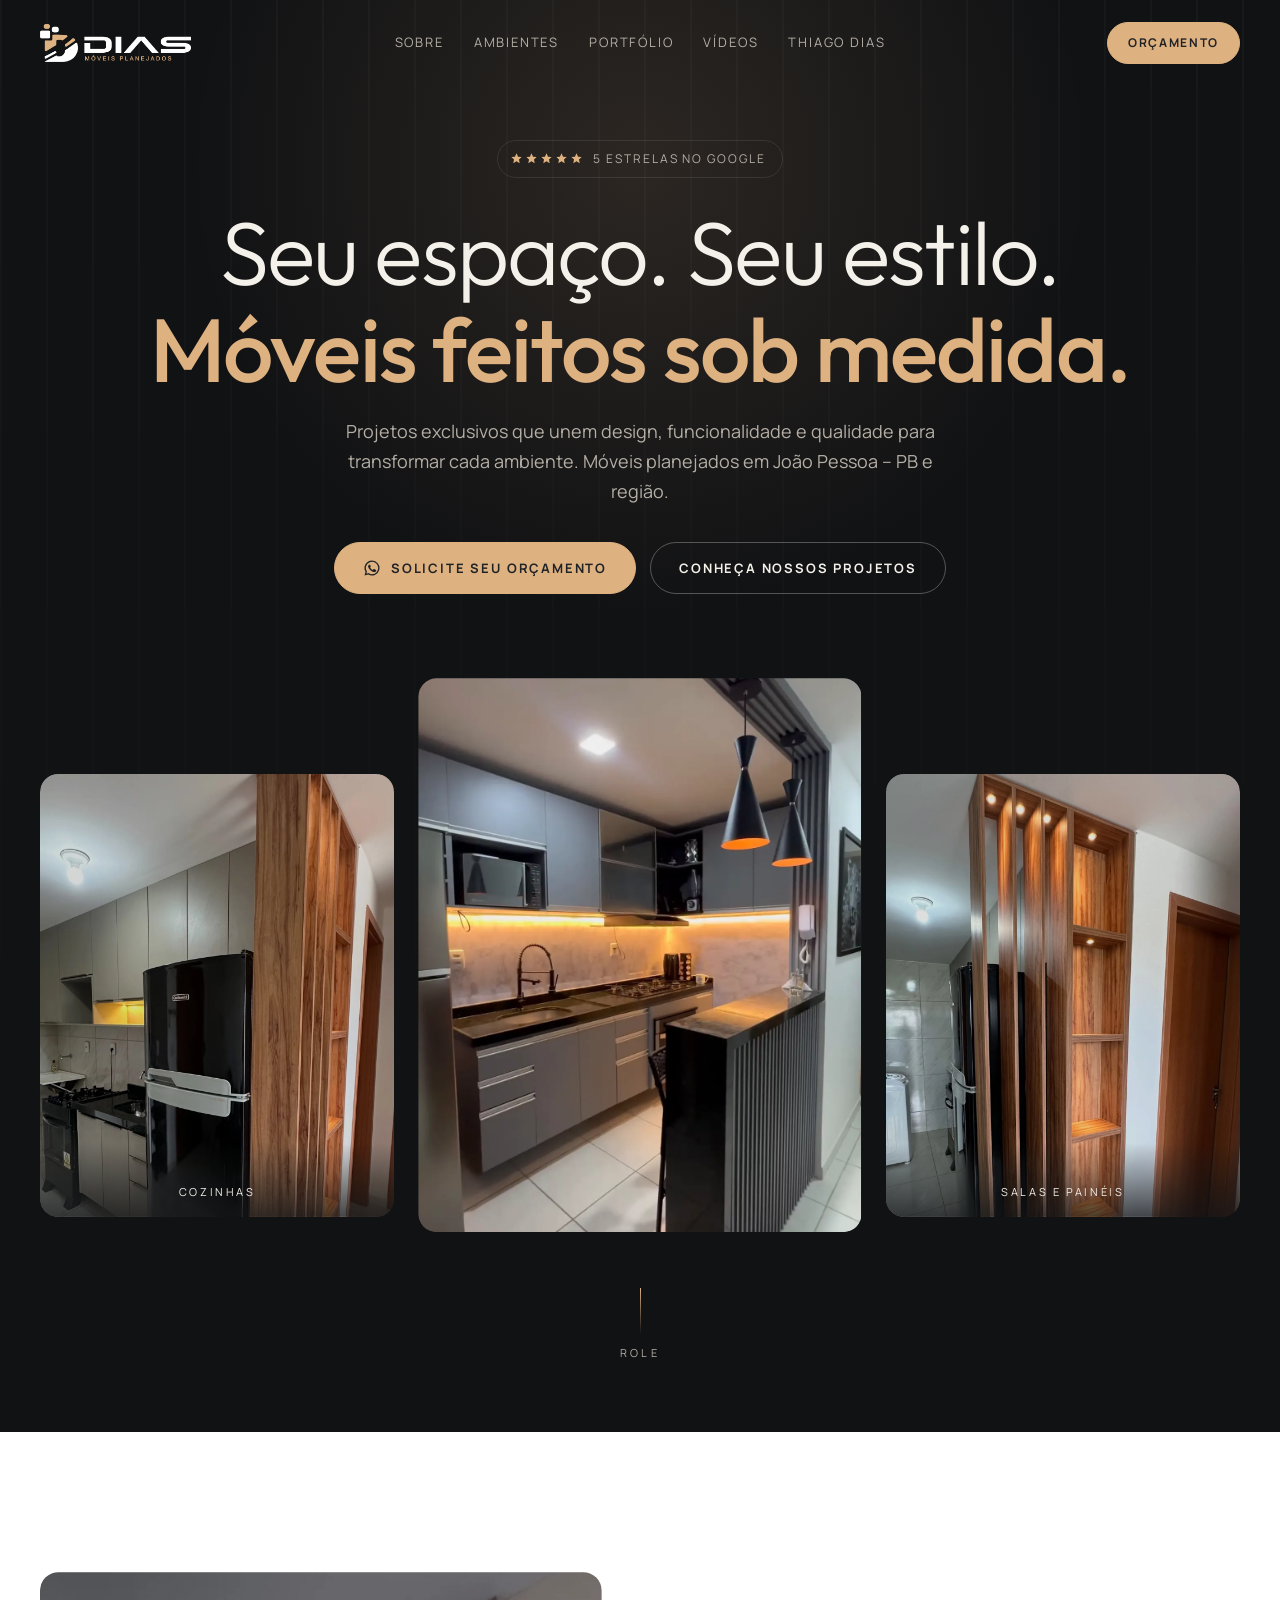
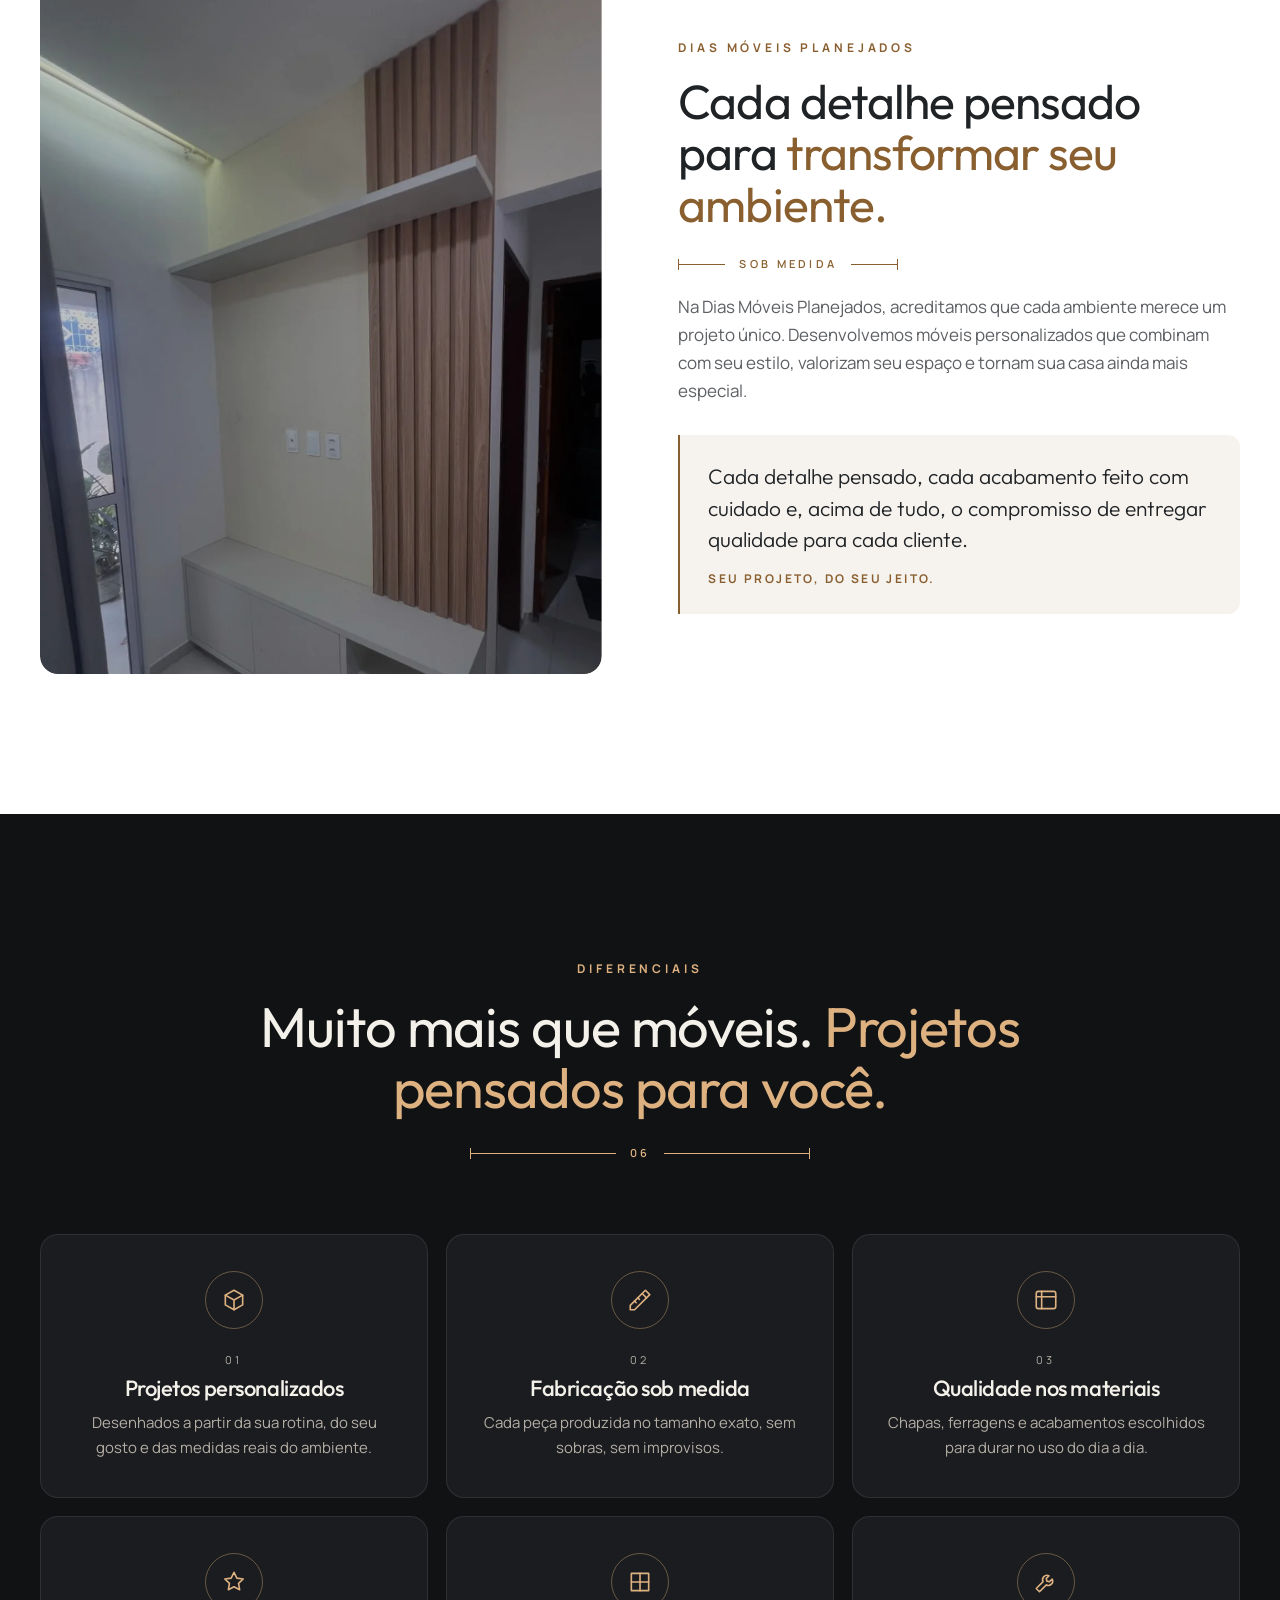
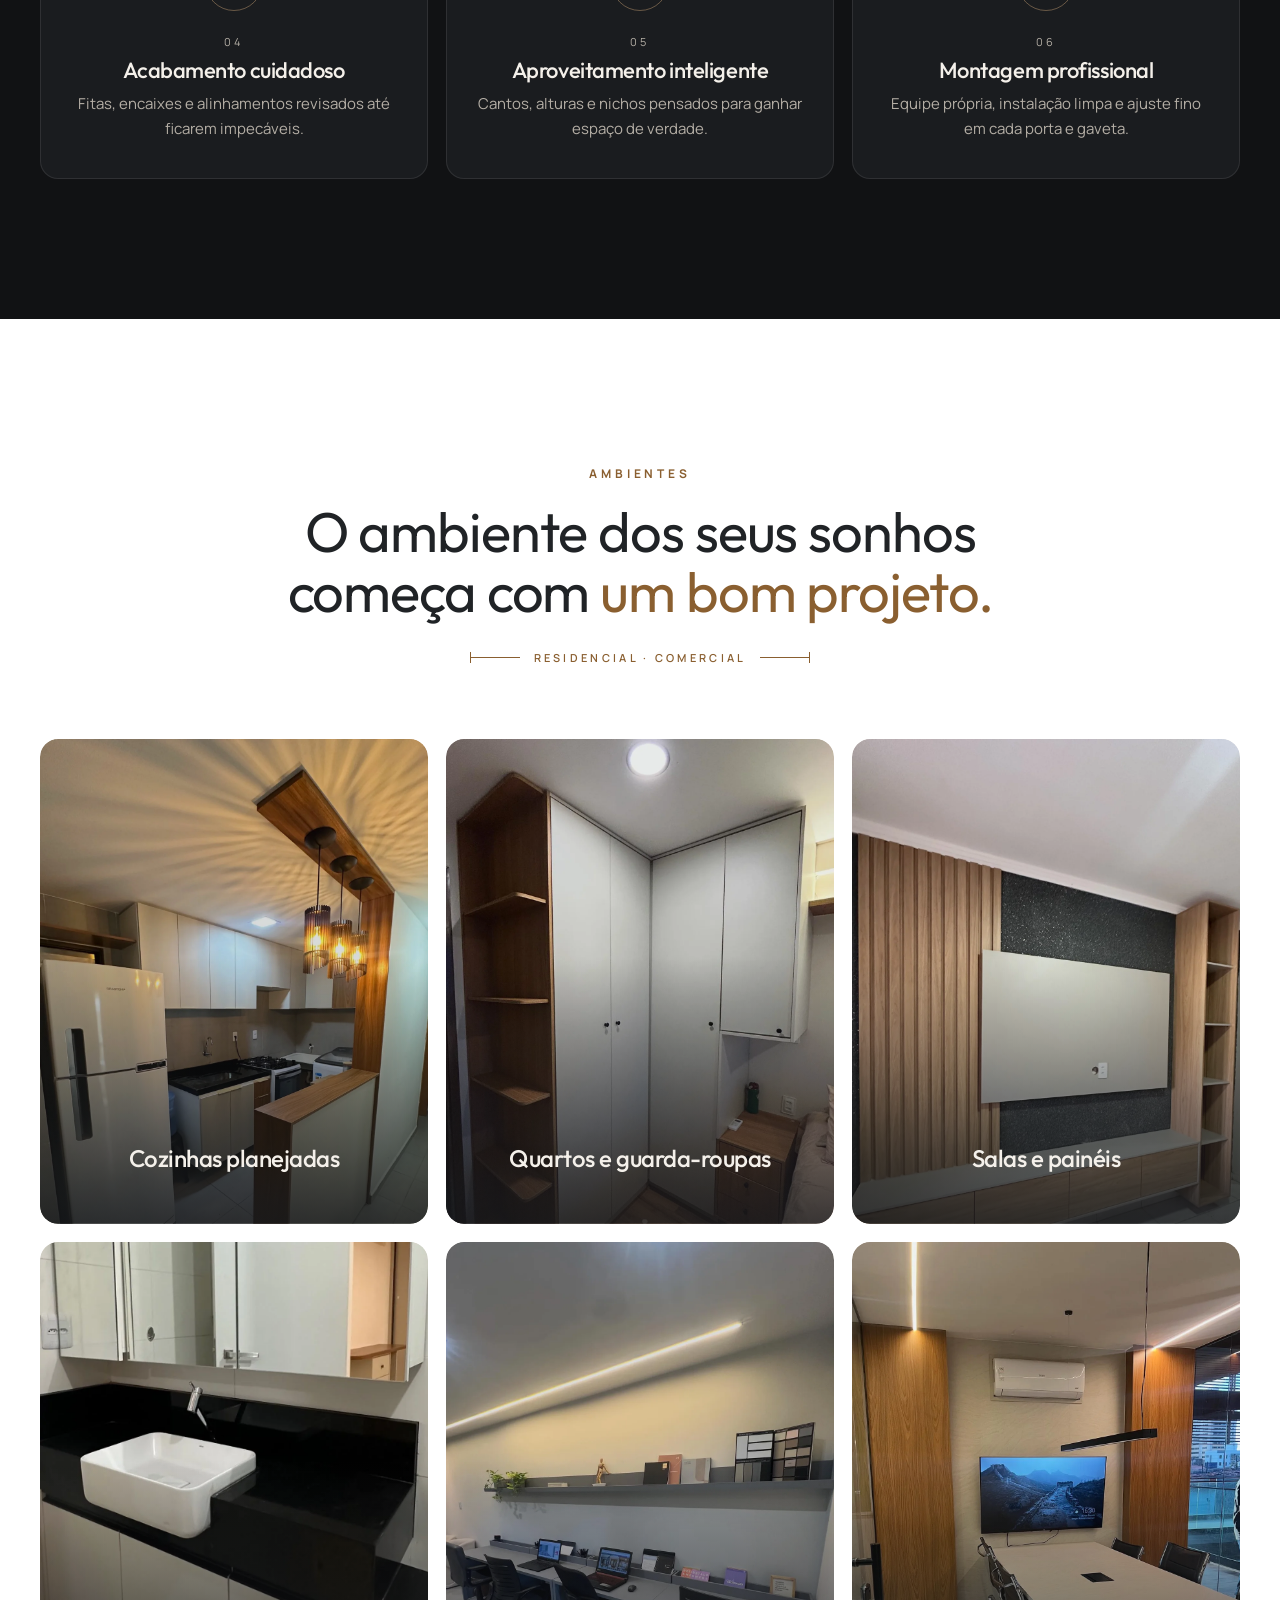
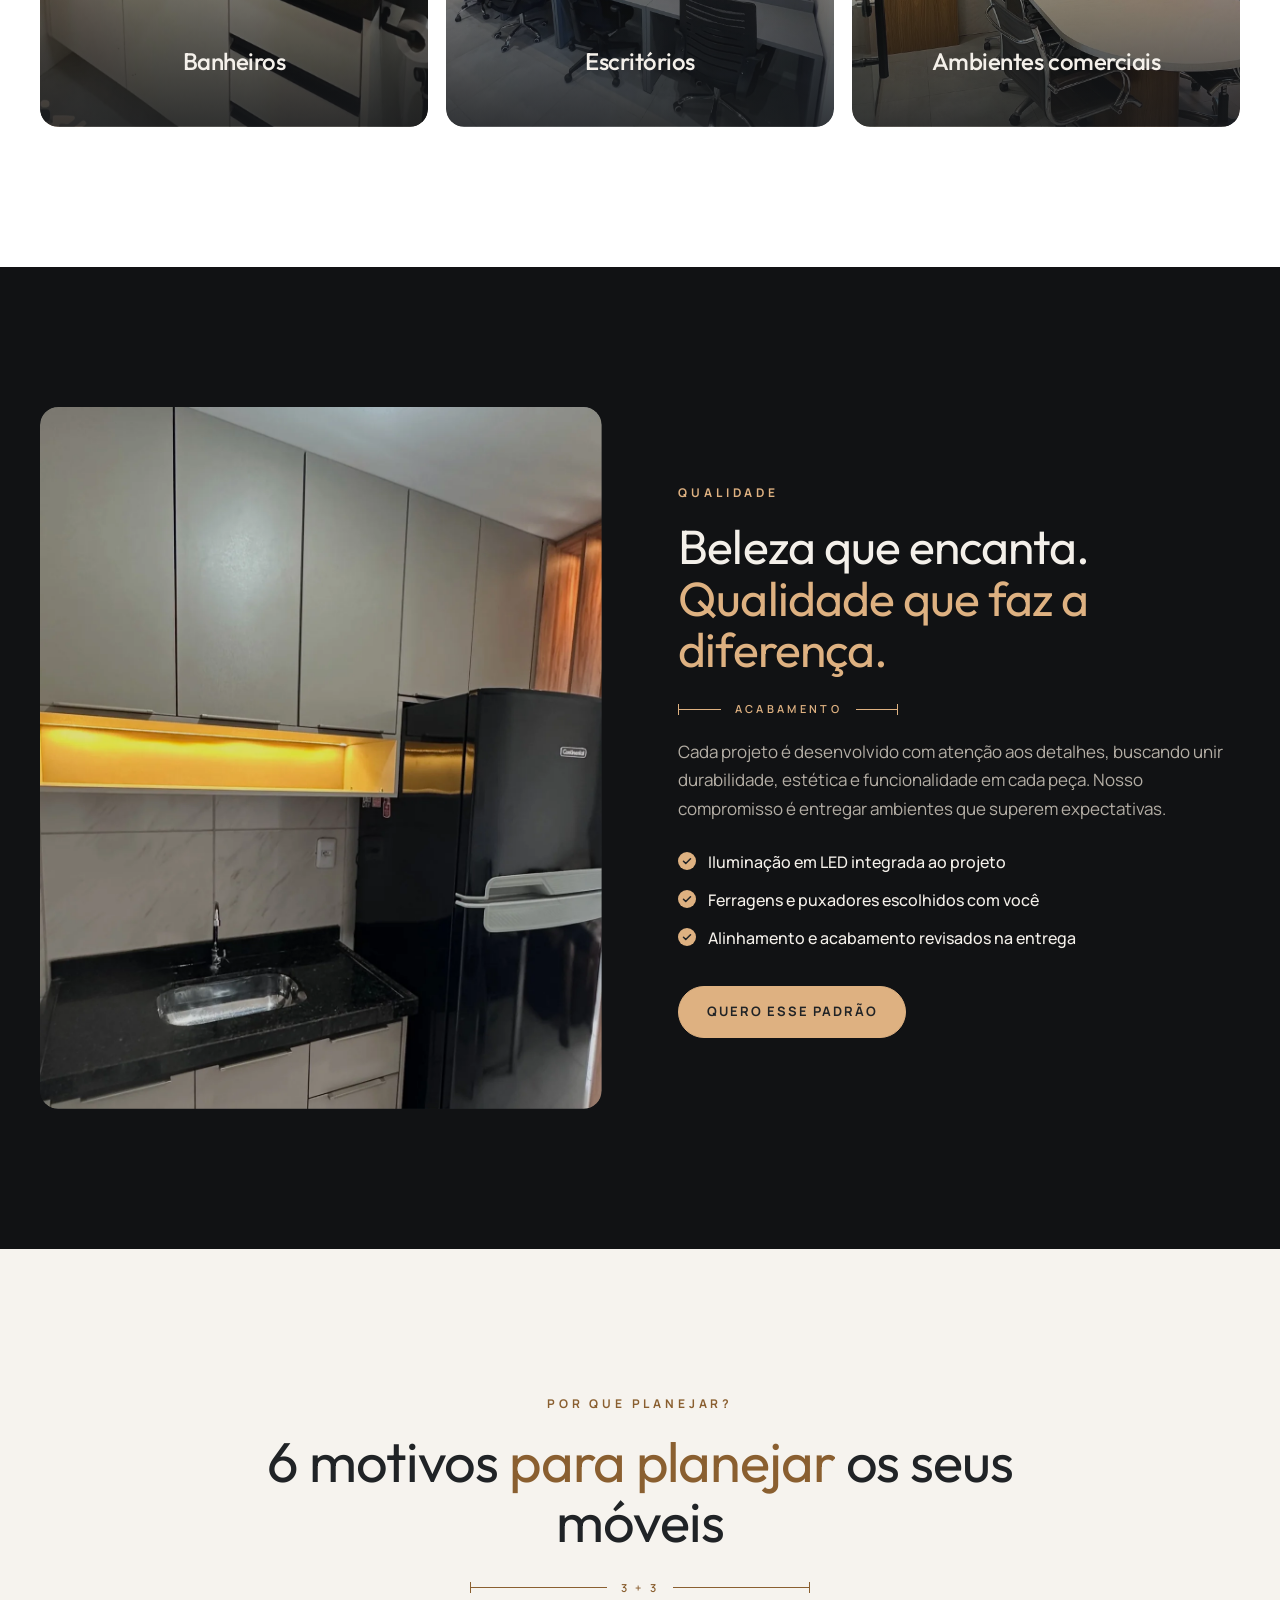
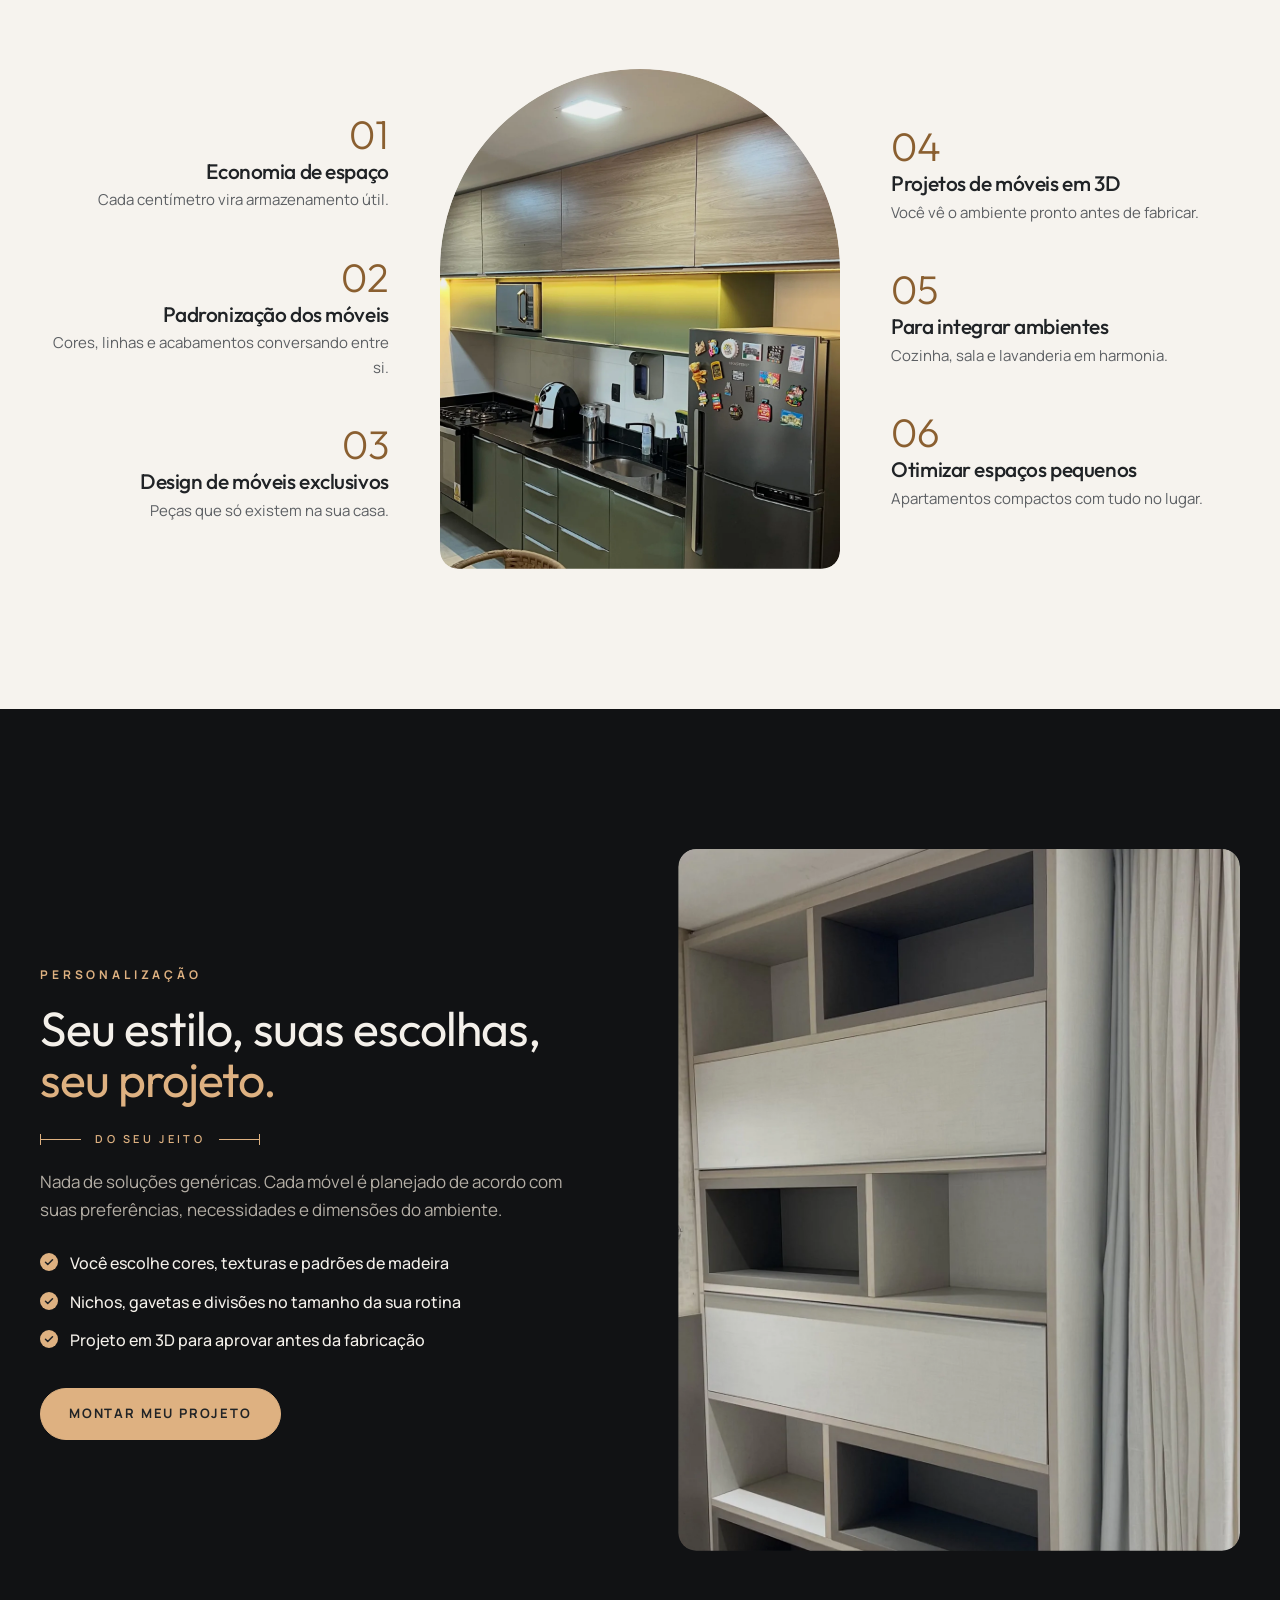
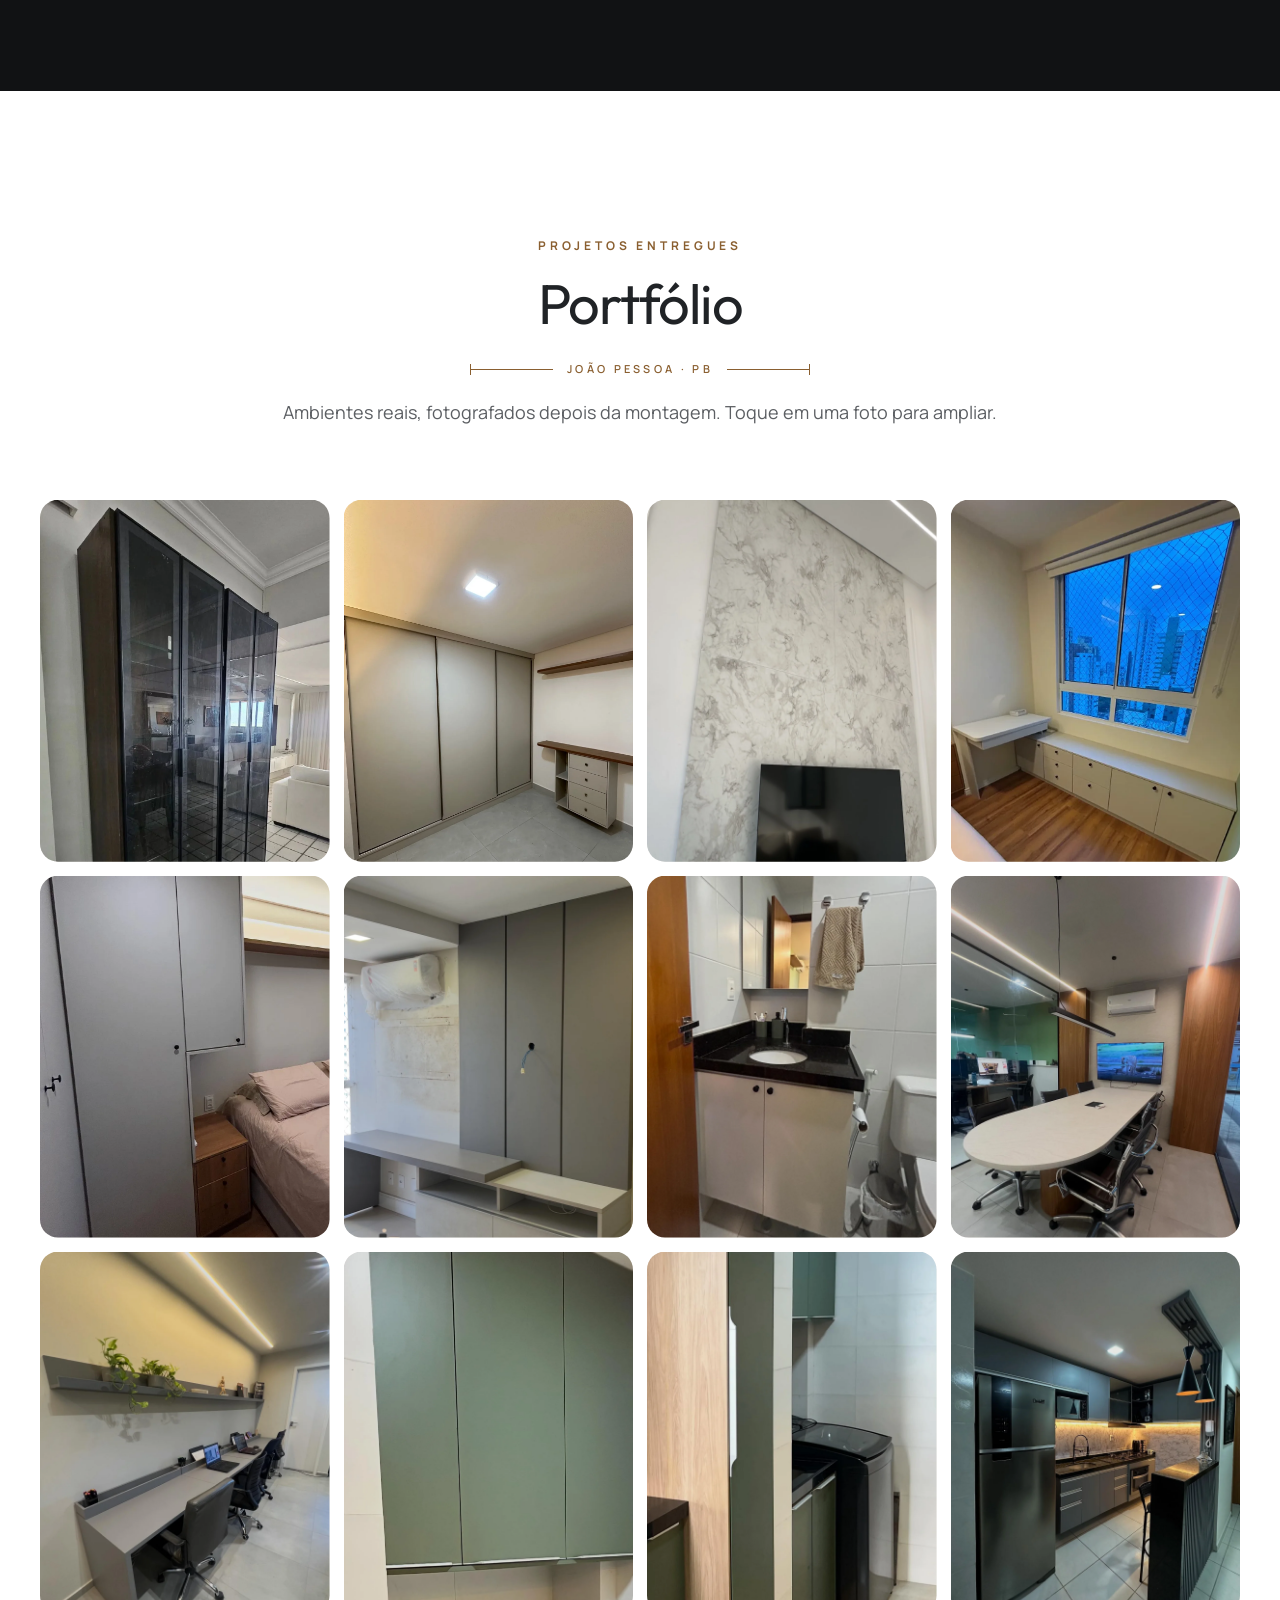
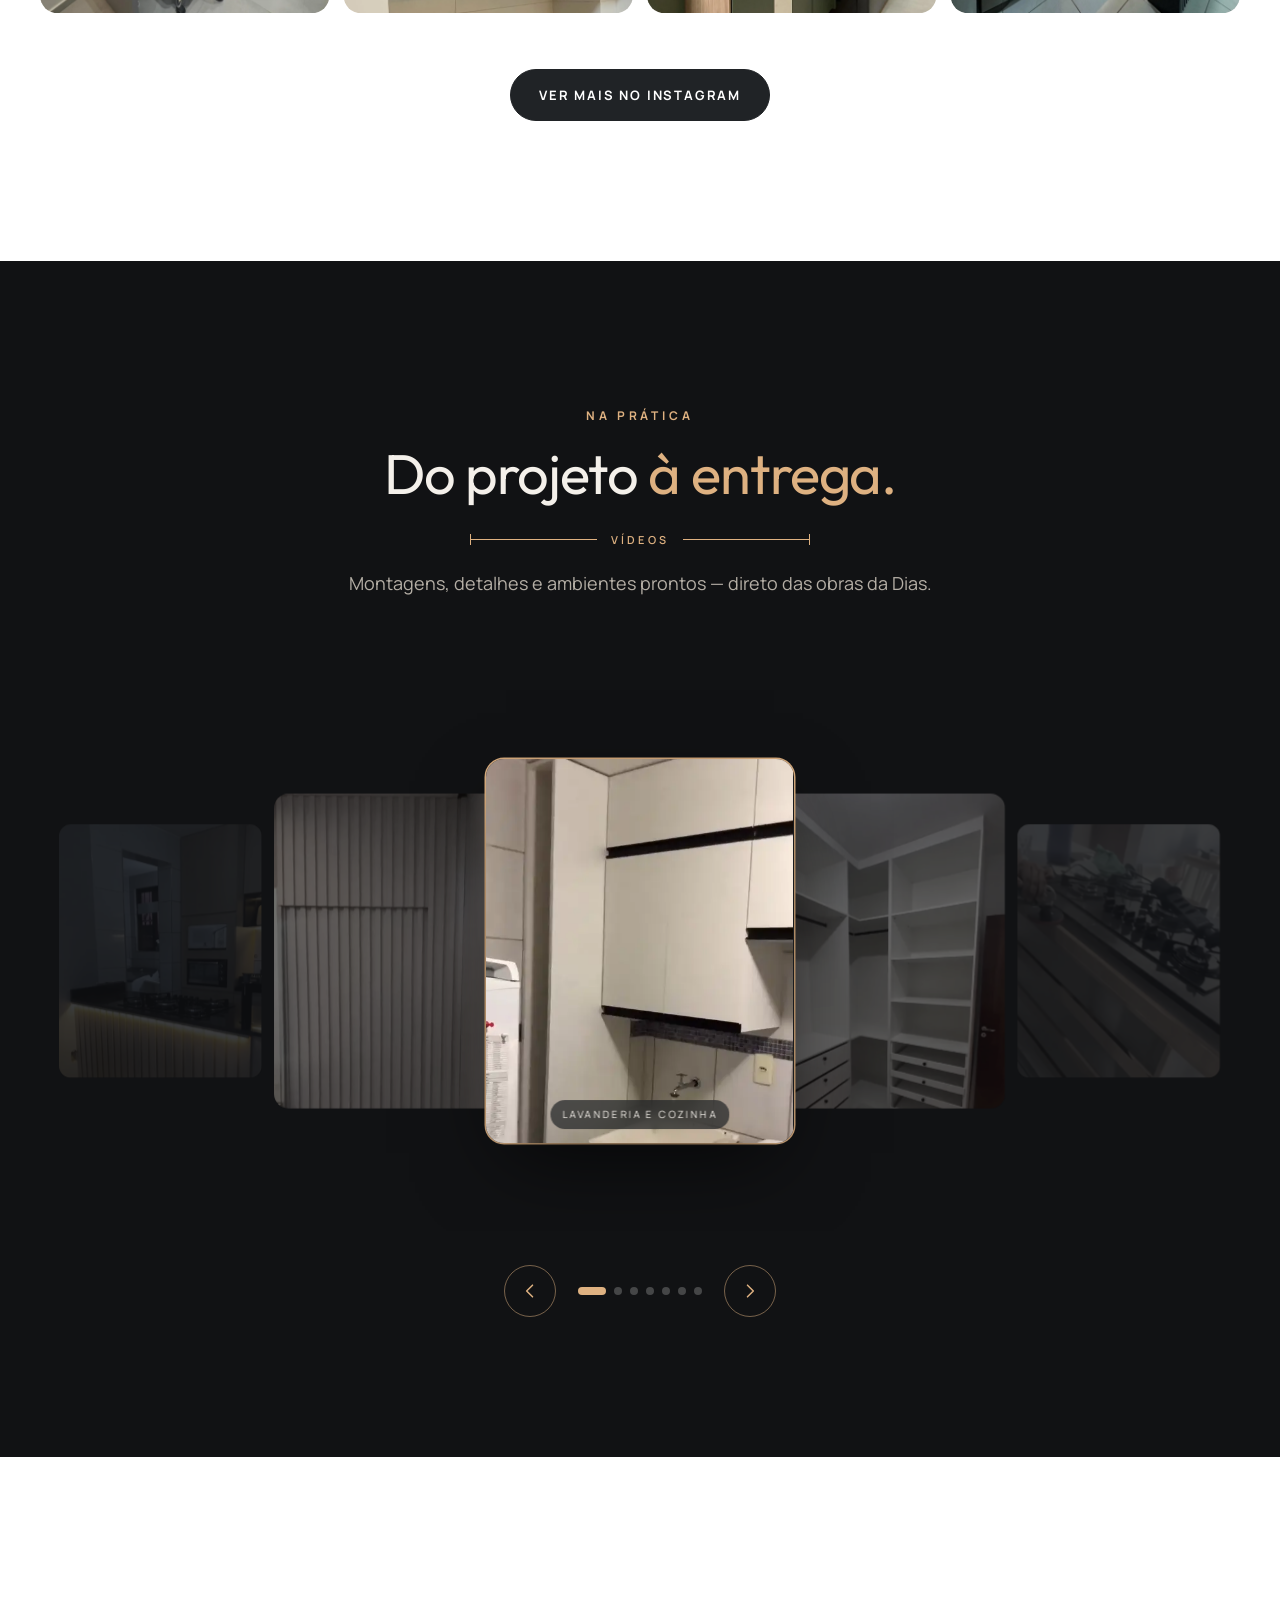
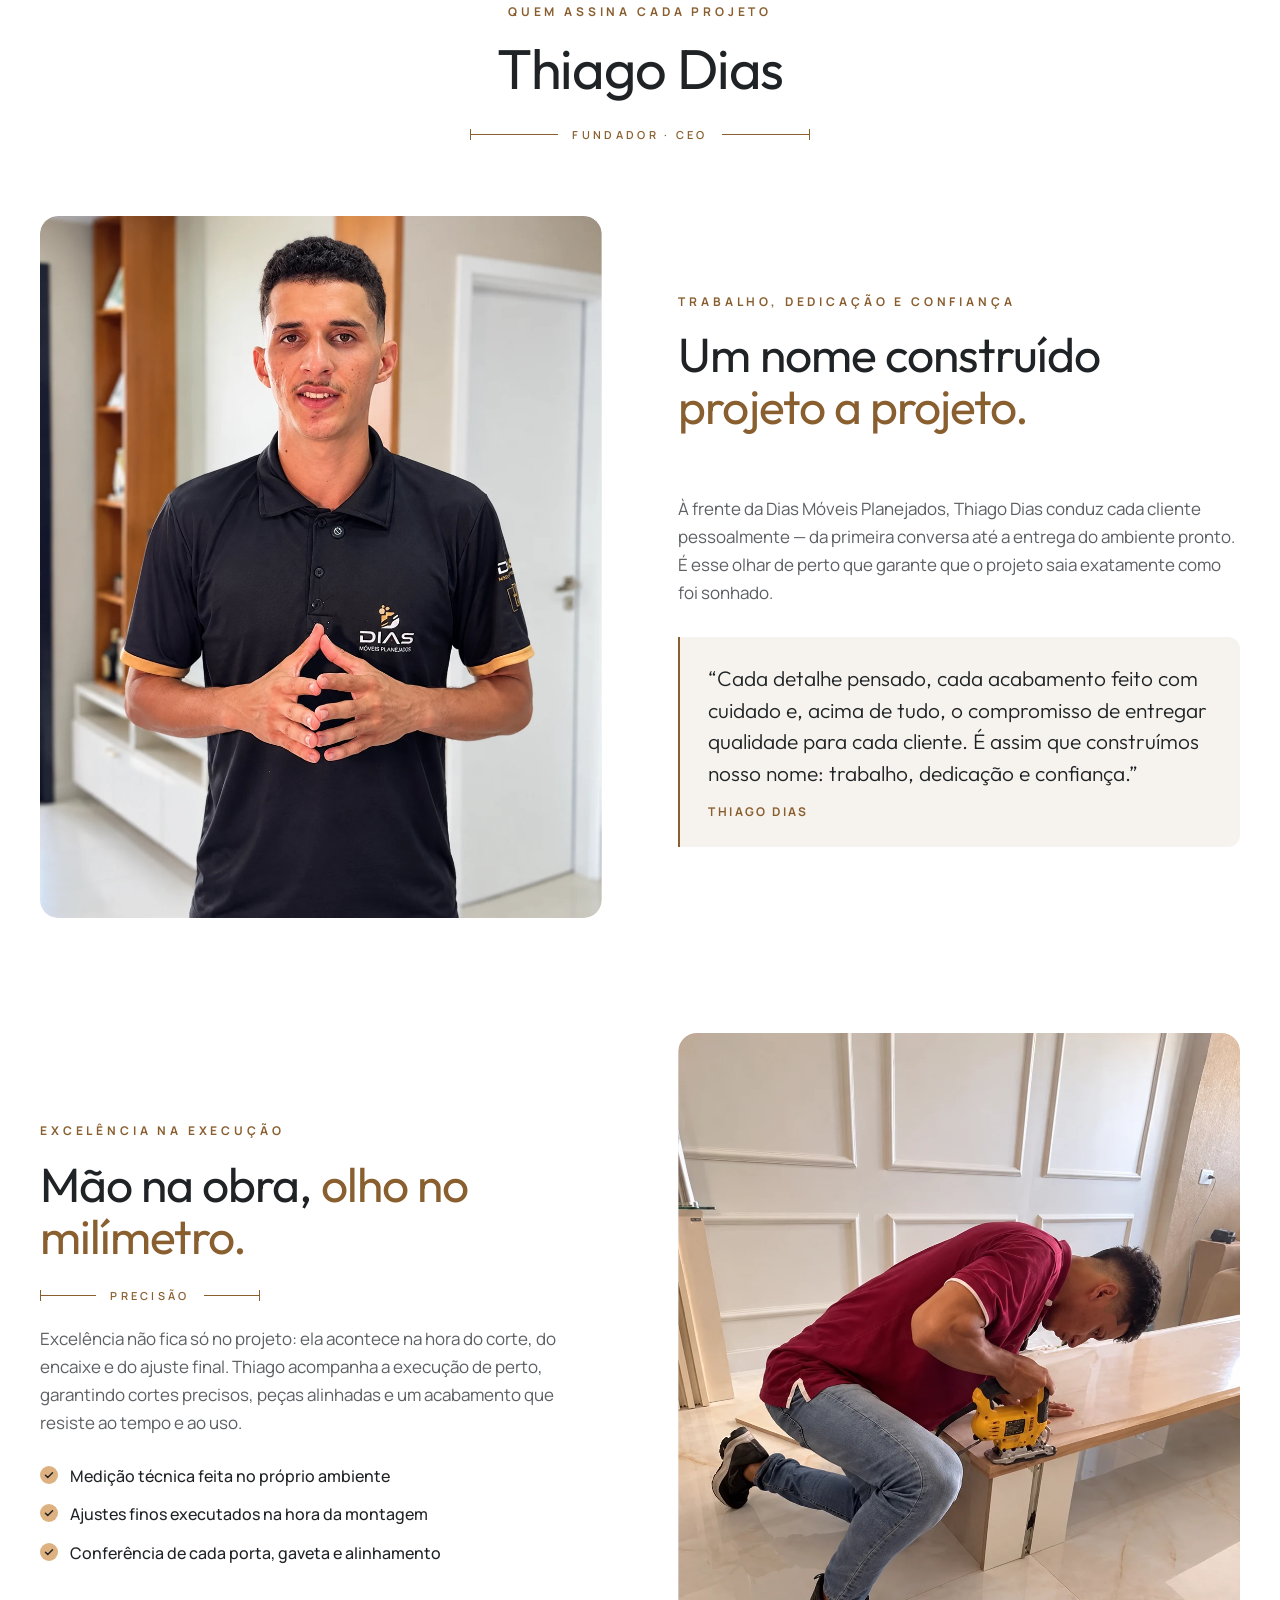
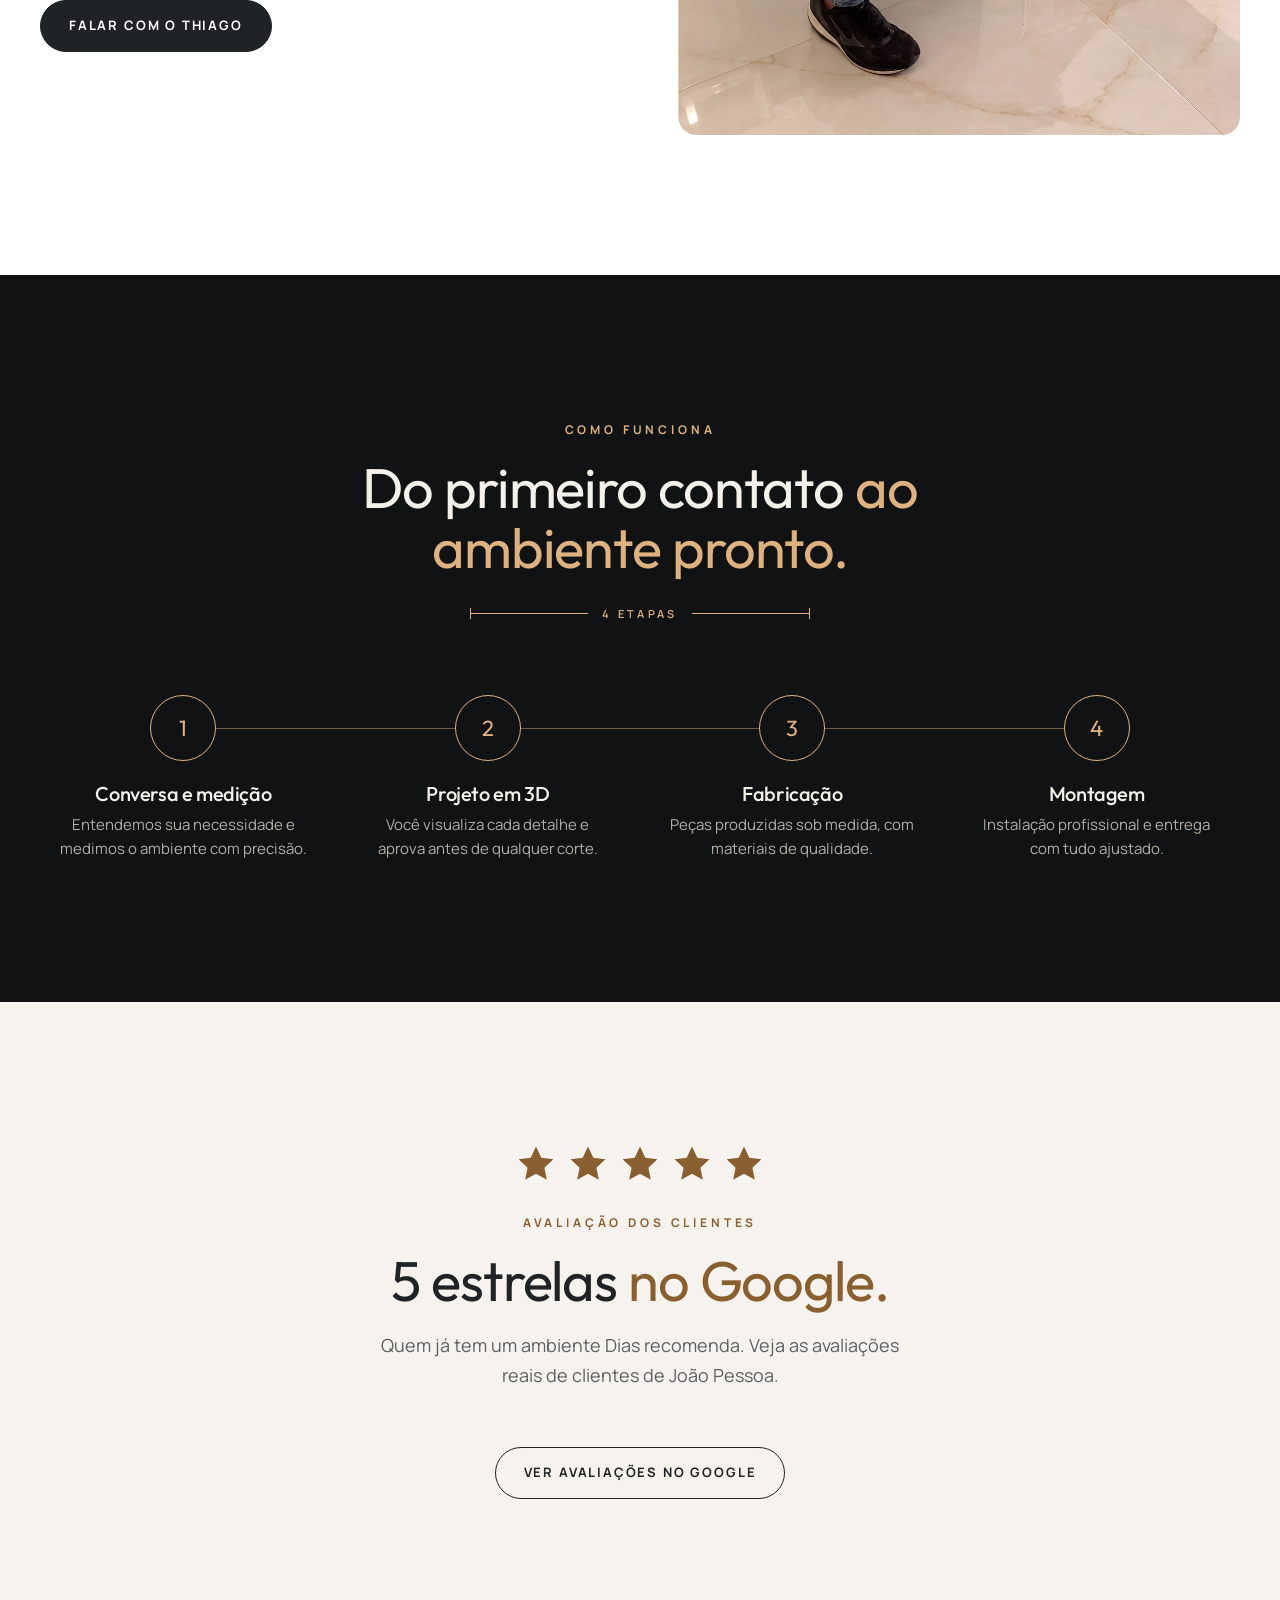
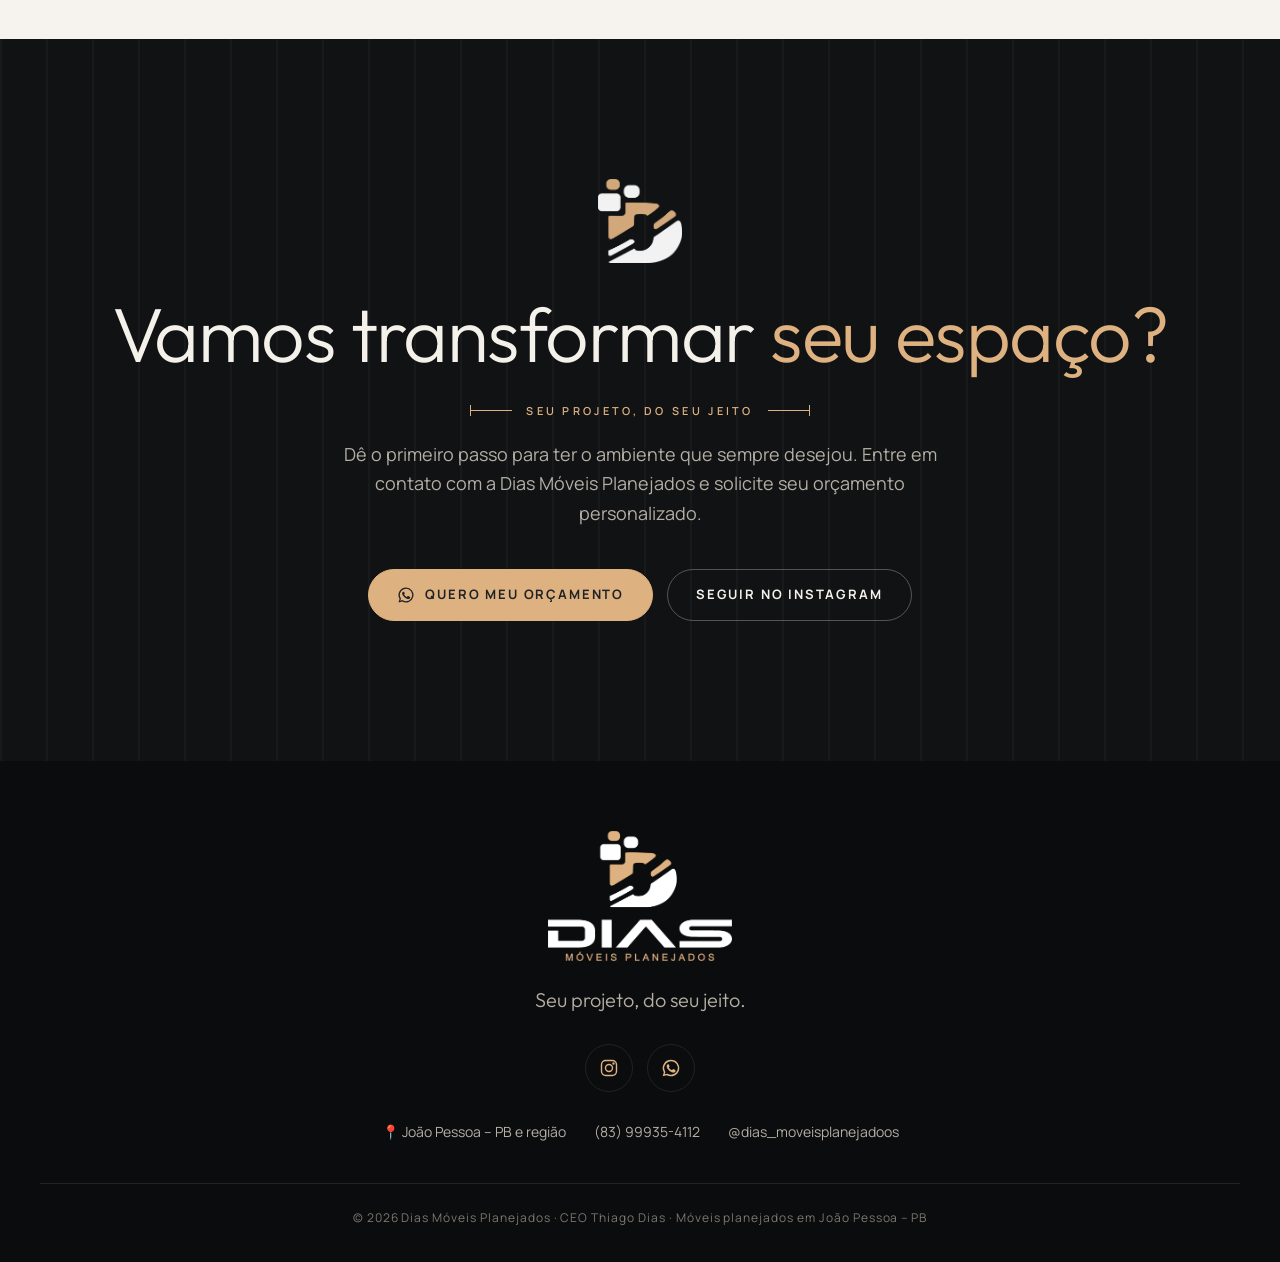
==== index.html @ 8f996bad "Landing page Dias Móveis Planejados Co-Authored-By: Claude Opus 5.5 <noreply@anthropic.com> Claude-S" ====
<!doctype html>
<html lang="pt-BR">
<head>
<meta charset="utf-8">
<meta name="viewport" content="width=device-width, initial-scale=1, viewport-fit=cover">
<title>Dias Móveis Planejados | Móveis planejados em João Pessoa - PB</title>
<meta name="description" content="Móveis planejados em João Pessoa - PB: cozinhas, quartos, salas, banheiros, escritórios e ambientes comerciais sob medida. Projeto em 3D, fabricação própria e montagem profissional. 5 estrelas no Google.">
<meta name="theme-color" content="#111214">
<link rel="icon" href="assets/favicon.png">
<link rel="apple-touch-icon" href="assets/favicon.png">
<meta property="og:title" content="Dias Móveis Planejados | João Pessoa - PB">
<meta property="og:description" content="Seu espaço. Seu estilo. Móveis feitos sob medida.">
<meta property="og:type" content="website">
<meta property="og:url" content="https://diasmoveisplanejados.vercel.app/">
<meta property="og:site_name" content="Dias Móveis Planejados">
<meta property="og:image" content="https://diasmoveisplanejados.vercel.app/assets/og-capa.jpg">
<meta property="og:image:width" content="1200">
<meta property="og:image:height" content="630">
<meta property="og:image:alt" content="Logo Dias Móveis Planejados">
<meta name="twitter:card" content="summary_large_image">
<meta name="twitter:image" content="https://diasmoveisplanejados.vercel.app/assets/og-capa.jpg">
<link rel="canonical" href="https://diasmoveisplanejados.vercel.app/">
<meta property="og:locale" content="pt_BR">
<link rel="preconnect" href="https://fonts.googleapis.com">
<link rel="preconnect" href="https://fonts.gstatic.com" crossorigin>
<link href="https://fonts.googleapis.com/css2?family=Outfit:wght@300;400;500;600&family=Manrope:wght@400;500;600;700&display=swap" rel="stylesheet">
<script type="application/ld+json">
{"@context":"https://schema.org","@type":"FurnitureStore","name":"Dias Móveis Planejados","description":"Móveis planejados e sob medida em João Pessoa - PB.","telephone":"+55 83 99935-4112","areaServed":"João Pessoa - PB e região","address":{"@type":"PostalAddress","addressLocality":"João Pessoa","addressRegion":"PB","addressCountry":"BR"},"founder":{"@type":"Person","name":"Thiago Dias"},"sameAs":["https://www.instagram.com/dias_moveisplanejadoos/"]}
</script>
<style>
:root{
  --ink:#0b0c0d;          /* preto mais fundo (rodapé) */
  --dark:#111214;         /* preto claro — base */
  --dark-2:#1a1c1f;       /* cartões no escuro */
  --line-d:rgba(255,255,255,.09);
  --sand:#deb181;         /* bege do logo */
  --sand-2:#ecd2b3;
  --bronze:#8a5f30;       /* bege escurecido p/ texto em fundo branco (AA) */
  --paper:#ffffff;
  --paper-2:#f6f3ee;
  --line-l:rgba(32,35,38,.12);
  --t-light:#f4f0ea;
  --t-light-2:#b4aea5;
  --t-dark:#202326;
  --t-dark-2:#5c5f63;
  --r:18px;
  --wrap:1200px;
  --ease:cubic-bezier(.2,.75,.2,1);
  --head:"Outfit",system-ui,sans-serif;
  --body:"Manrope",system-ui,sans-serif;
}
*{box-sizing:border-box;margin:0;padding:0}
html{scroll-behavior:smooth;-webkit-text-size-adjust:100%}
html,body{overflow-x:clip}
body{background:var(--dark);color:var(--t-light);font-family:var(--body);font-size:16px;line-height:1.65;overflow-x:hidden;-webkit-font-smoothing:antialiased}
img,video{display:block;max-width:100%}
a{color:inherit;text-decoration:none}
button{font:inherit;color:inherit;background:none;border:0;cursor:pointer}
:focus-visible{outline:2px solid var(--sand);outline-offset:3px;border-radius:6px}
.wrap{width:min(var(--wrap),100% - 32px);margin-inline:auto}
.skip{position:absolute;left:-999px;top:8px;background:var(--sand);color:var(--t-dark);padding:8px 14px;border-radius:8px;z-index:200}
.skip:focus{left:8px}

/* ===== progress ===== */
.progress{position:fixed;inset:0 0 auto 0;height:2px;z-index:120;background:var(--sand);transform-origin:0 50%;transform:scaleX(0)}

/* ===== header ===== */
.hdr{position:fixed;inset:0 0 auto 0;z-index:100;transition:background .4s var(--ease),box-shadow .4s,padding .4s;padding:22px 0}
.hdr.solid{background:rgba(17,18,20,.88);backdrop-filter:blur(14px);-webkit-backdrop-filter:blur(14px);box-shadow:0 1px 0 var(--line-d);padding:12px 0}
.hdr .wrap{display:grid;grid-template-columns:1fr auto 1fr;align-items:center;gap:20px}
.hdr .logo img{height:38px;width:auto}
.nav{display:flex;gap:30px}
.nav a{font-size:13px;letter-spacing:.14em;text-transform:uppercase;color:var(--t-light-2);position:relative;padding:6px 0;transition:color .3s}
.nav a::after{content:"";position:absolute;left:50%;right:50%;bottom:0;height:1px;background:var(--sand);transition:left .35s var(--ease),right .35s var(--ease)}
.nav a:hover,.nav a.on{color:var(--t-light)}
.nav a:hover::after,.nav a.on::after{left:0;right:0}
.hdr .cta-s{justify-self:end}
.burger{display:none;justify-self:end;width:44px;height:44px;border-radius:50%;border:1px solid var(--line-d);position:relative}
.burger span{position:absolute;left:13px;right:13px;height:1.5px;background:var(--t-light);transition:transform .35s var(--ease),opacity .2s}
.burger span:nth-child(1){top:17px}.burger span:nth-child(2){top:25px}
.menu-open .burger span:nth-child(1){transform:translateY(4px) rotate(45deg)}
.menu-open .burger span:nth-child(2){transform:translateY(-4px) rotate(-45deg)}
.mnav{position:fixed;inset:0;z-index:90;background:var(--dark);display:flex;flex-direction:column;align-items:center;justify-content:center;gap:22px;opacity:0;visibility:hidden;transition:opacity .4s,visibility .4s}
.mnav a{font-family:var(--head);font-size:28px;font-weight:300;transform:translateY(16px);opacity:0;transition:transform .5s var(--ease),opacity .5s}
.menu-open .mnav{opacity:1;visibility:visible}
.menu-open .mnav a{transform:none;opacity:1}
.menu-open .mnav a:nth-child(2){transition-delay:.05s}.menu-open .mnav a:nth-child(3){transition-delay:.1s}.menu-open .mnav a:nth-child(4){transition-delay:.15s}.menu-open .mnav a:nth-child(5){transition-delay:.2s}.menu-open .mnav a:nth-child(6){transition-delay:.25s}.menu-open .mnav a:nth-child(7){transition-delay:.3s}

/* ===== buttons (invertem no hover) ===== */
.btn{display:inline-flex;align-items:center;justify-content:center;gap:10px;min-height:52px;padding:0 28px;border-radius:999px;font-weight:700;font-size:13px;letter-spacing:.14em;text-transform:uppercase;border:1.5px solid var(--sand);transition:background .35s var(--ease),color .35s var(--ease),border-color .35s,transform .35s var(--ease)}
.btn svg{width:18px;height:18px;flex:none}
.btn-p{background:var(--sand);color:var(--t-dark)}
.btn-p:hover{background:transparent;color:var(--sand)}
.btn-g{background:transparent;color:var(--t-light);border-color:rgba(255,255,255,.28)}
.btn-g:hover{background:var(--t-light);color:var(--t-dark);border-color:var(--t-light)}
.light .btn-g{color:var(--t-dark);border-color:var(--t-dark)}
.light .btn-g:hover{background:var(--t-dark);color:var(--paper)}
.light .btn-p{background:var(--t-dark);border-color:var(--t-dark);color:var(--paper)}
.light .btn-p:hover{background:transparent;color:var(--t-dark)}
.btn:active{transform:scale(.97)}
.cta-s.btn{min-height:42px;padding:0 20px;font-size:12px}

/* ===== sections ===== */
section{position:relative;padding:clamp(80px,11vw,140px) 0}
.light{background:var(--paper);color:var(--t-dark)}
.light.alt{background:var(--paper-2)}
.dark{background:var(--dark)}
.head{text-align:center;max-width:760px;margin:0 auto clamp(44px,6vw,72px)}
.eyebrow{display:inline-block;font-size:12px;font-weight:700;letter-spacing:.32em;text-transform:uppercase;color:var(--sand);margin-bottom:18px}
.light .eyebrow{color:var(--bronze)}
h1,h2,h3{font-family:var(--head);font-weight:400;line-height:1.08;letter-spacing:-.02em}
h2{font-size:clamp(32px,4.6vw,56px)}
h2 em,h1 em{font-style:normal;color:var(--sand)}
.light h2 em{color:var(--bronze)}
.lead{font-size:clamp(16px,1.5vw,18px);color:var(--t-light-2);margin-top:20px}
.light .lead{color:var(--t-dark-2)}

/* cota — linha de medida simétrica (assinatura visual) */
.cota{display:flex;align-items:center;justify-content:center;gap:14px;margin:26px auto 0;width:min(340px,80%);color:var(--sand);font-size:11px;letter-spacing:.3em;text-transform:uppercase}
.light .cota{color:var(--bronze)}
.cota i{flex:1;height:1px;background:currentColor;position:relative;transform:scaleX(0);transition:transform 1.1s var(--ease) .2s}
.cota i:first-child{transform-origin:100% 50%}.cota i:last-child{transform-origin:0 50%}
.cota i::before{content:"";position:absolute;top:-5px;width:1px;height:11px;background:currentColor}
.cota i:first-child::before{left:0}.cota i:last-child::before{right:0}
.cota b{font-weight:600;opacity:0;transition:opacity .6s .5s}
.in .cota i,.cota.in i{transform:scaleX(1)}
.in .cota b,.cota.in b{opacity:1}

/* ===== reveal / transições ===== */
.rv{opacity:0;transform:translateY(34px);transition:opacity 1s var(--ease),transform 1s var(--ease);transition-delay:var(--d,0s)}
.rv.in{opacity:1;transform:none}
.split .w{display:inline-block;overflow:hidden;vertical-align:top;padding-bottom:.08em;margin-bottom:-.08em}
.split .w>span{display:inline-block;transform:translateY(105%);transition:transform 1s var(--ease);transition-delay:calc(var(--i)*55ms + var(--d,0s))}
.split.in .w>span{transform:none}
.img-rv{overflow:hidden;clip-path:inset(12% 12% 12% 12% round var(--r));transition:clip-path 1.3s var(--ease);transition-delay:var(--d,0s)}
.img-rv img,.img-rv video{transform:scale(1.18);transition:transform 1.8s var(--ease);transition-delay:var(--d,0s)}
.img-rv.in{clip-path:inset(0 0 0 0 round var(--r))}
.img-rv.in img,.img-rv.in video{transform:scale(1)}

/* ===== HERO ===== */
.hero{min-height:100svh;padding:140px 0 70px;display:flex;align-items:center;overflow:hidden;background:var(--dark)}
.hero::before{content:"";position:absolute;inset:0;background:repeating-linear-gradient(90deg,rgba(255,255,255,.028) 0 2px,transparent 2px 46px);mask-image:linear-gradient(180deg,#000,transparent 85%);-webkit-mask-image:linear-gradient(180deg,#000,transparent 85%);pointer-events:none}
.hero::after{content:"";position:absolute;left:50%;top:-20%;width:900px;height:900px;transform:translateX(-50%);background:radial-gradient(closest-side,rgba(222,177,129,.13),transparent);pointer-events:none}
.hero .wrap{position:relative;z-index:1;text-align:center}
.stars{display:inline-flex;align-items:center;gap:10px;padding:8px 16px 8px 12px;border:1px solid var(--line-d);border-radius:999px;font-size:12px;letter-spacing:.16em;text-transform:uppercase;color:var(--t-light-2);transition:border-color .3s,color .3s}
.stars:hover{border-color:var(--sand);color:var(--t-light)}
.stars .st{display:flex;gap:2px;color:var(--sand)}
.stars svg{width:13px;height:13px}
.hero h1{font-size:clamp(40px,7vw,92px);font-weight:300;margin:26px auto 0;max-width:17ch}
.hero h1 strong{font-weight:500}
.hero .lead{max-width:600px;margin-inline:auto}
.hero .acts{display:flex;justify-content:center;gap:14px;flex-wrap:wrap;margin-top:36px}
.tri{display:grid;grid-template-columns:1fr 1.25fr 1fr;gap:clamp(12px,2vw,24px);align-items:center;margin-top:clamp(56px,7vw,84px)}
.tri figure{aspect-ratio:4/5;border-radius:var(--r);overflow:hidden;position:relative;background:var(--dark-2)}
.tri figure img,.tri figure video{width:100%;height:100%;object-fit:cover}
.tri .side{transform:translateY(40px)}
.tri figcaption{position:absolute;left:0;right:0;bottom:0;padding:40px 16px 16px;background:linear-gradient(transparent,rgba(20,22,24,.75));font-size:11px;letter-spacing:.24em;text-transform:uppercase;text-align:center}
.scroll-hint{display:flex;flex-direction:column;align-items:center;gap:10px;margin-top:56px;font-size:11px;letter-spacing:.3em;text-transform:uppercase;color:var(--t-light-2)}
.scroll-hint i{width:1px;height:46px;background:linear-gradient(var(--sand),transparent);animation:drop 2.2s var(--ease) infinite;transform-origin:top}
@keyframes drop{0%{transform:scaleY(0)}50%{transform:scaleY(1)}100%{transform:scaleY(1);opacity:0}}

/* ===== split 50/50 ===== */
.duo{display:grid;grid-template-columns:1fr 1fr;gap:clamp(32px,6vw,88px);align-items:center}
.duo figure{aspect-ratio:4/5;border-radius:var(--r);overflow:hidden;background:var(--paper-2)}
.dark .duo figure{background:var(--dark-2)}
.duo figure img,.duo figure video{width:100%;height:100%;object-fit:cover}
.duo .txt h2{font-size:clamp(30px,3.8vw,48px)}
.duo .txt .cota{margin:24px 0 0;justify-content:flex-start;width:220px}
.duo .txt p{margin-top:20px;color:var(--t-light-2);font-size:17px}
.light .duo .txt p{color:var(--t-dark-2)}
.quote{margin-top:30px;padding:26px 28px;border-left:2px solid var(--sand);background:rgba(222,177,129,.08);border-radius:0 12px 12px 0;font-family:var(--head);font-size:clamp(18px,1.8vw,21px);font-weight:300;line-height:1.5}
.light .quote{background:var(--paper-2);border-color:var(--bronze);color:var(--t-dark)}
.quote small{display:block;margin-top:14px;font-family:var(--body);font-size:12px;letter-spacing:.2em;text-transform:uppercase;color:var(--bronze);font-weight:700}
.dark .quote small{color:var(--sand)}
.ticks{list-style:none;margin-top:26px;display:grid;gap:12px}
.ticks li{display:flex;gap:12px;align-items:flex-start;font-weight:500}
.ticks li::before{content:"";flex:none;width:18px;height:18px;margin-top:3px;border-radius:50%;background:var(--sand) url("data:image/svg+xml,%3Csvg xmlns='http://www.w3.org/2000/svg' viewBox='0 0 24 24' fill='none' stroke='%23202326' stroke-width='3' stroke-linecap='round' stroke-linejoin='round'%3E%3Cpath d='M5 12.5l4.5 4.5L19 7.5'/%3E%3C/svg%3E") center/12px no-repeat}
.duo .acts{margin-top:34px;display:flex;gap:12px;flex-wrap:wrap}

/* ===== diferenciais ===== */
.grid3{display:grid;grid-template-columns:repeat(3,1fr);gap:18px}
.card{padding:36px 30px;border-radius:var(--r);background:var(--dark-2);border:1px solid var(--line-d);text-align:center;transition:transform .5s var(--ease),border-color .4s,background .4s}
.card:hover{transform:translateY(-6px);border-color:rgba(222,177,129,.45)}
.card .ico{width:58px;height:58px;margin:0 auto 22px;border-radius:50%;display:grid;place-items:center;border:1px solid rgba(222,177,129,.4);color:var(--sand);transition:background .4s,color .4s}
.card:hover .ico{background:var(--sand);color:var(--t-dark)}
.card .ico svg{width:26px;height:26px}
.card .n{display:block;font-size:11px;letter-spacing:.3em;color:var(--t-light-2);margin-bottom:8px}
.card h3{font-size:22px;font-weight:500}
.card p{margin-top:10px;font-size:15px;color:var(--t-light-2)}

/* ===== ambientes ===== */
.amb{display:grid;grid-template-columns:repeat(3,1fr);gap:18px}
.amb a{position:relative;aspect-ratio:4/5;border-radius:var(--r);overflow:hidden;display:block;background:var(--paper-2);isolation:isolate}
.amb img{width:100%;height:100%;object-fit:cover;transition:transform 1.2s var(--ease)}
.amb a::after{content:"";position:absolute;inset:0;background:linear-gradient(180deg,transparent 45%,rgba(24,26,29,.82));z-index:1;transition:opacity .5s}
.amb .lb{position:absolute;left:0;right:0;bottom:0;z-index:2;padding:24px;text-align:center;color:var(--t-light)}
.amb .lb h3{font-size:24px;font-weight:500}
.amb .lb span{display:inline-flex;align-items:center;gap:8px;margin-top:8px;font-size:11px;letter-spacing:.24em;text-transform:uppercase;color:var(--sand);opacity:0;transform:translateY(8px);transition:opacity .45s,transform .45s var(--ease)}
.amb a:hover img{transform:scale(1.07)}
.amb a:hover .lb span,.amb a:focus-visible .lb span{opacity:1;transform:none}

/* ===== motivos (simétrico: 3 | imagem | 3) ===== */
.mot{display:grid;grid-template-columns:1fr minmax(260px,400px) 1fr;gap:clamp(24px,4vw,56px);align-items:center}
.mot ol{list-style:none;display:grid;gap:clamp(26px,3.4vw,44px)}
.mot li{display:grid;gap:6px}
.mot .l li{text-align:right}
.mot li .k{font-family:var(--head);font-size:40px;font-weight:300;line-height:1;color:var(--bronze)}
.mot li h3{font-size:21px;font-weight:500}
.mot li p{font-size:15px;color:var(--t-dark-2)}
.mot figure{aspect-ratio:4/5;border-radius:200px 200px var(--r) var(--r);overflow:hidden}
.mot figure img{width:100%;height:100%;object-fit:cover}
.mot .img-rv{clip-path:inset(12% 12% 12% 12% round 200px 200px var(--r) var(--r))}
.mot .img-rv.in{clip-path:inset(0 round 200px 200px var(--r) var(--r))}

/* ===== portfólio ===== */
.port{display:grid;grid-template-columns:repeat(4,1fr);gap:14px}
.port button{position:relative;aspect-ratio:4/5;border-radius:14px;overflow:hidden;background:var(--paper-2)}
.port img{width:100%;height:100%;object-fit:cover;transition:transform 1s var(--ease),filter .6s}
.port button::after{content:"";position:absolute;inset:0;background:rgba(32,35,38,.35) url("data:image/svg+xml,%3Csvg xmlns='http://www.w3.org/2000/svg' viewBox='0 0 24 24' fill='none' stroke='%23deb181' stroke-width='1.6' stroke-linecap='round'%3E%3Ccircle cx='11' cy='11' r='7'/%3E%3Cpath d='M20 20l-3.5-3.5M11 8v6M8 11h6'/%3E%3C/svg%3E") center/38px no-repeat;opacity:0;transition:opacity .4s}
.port button:hover img{transform:scale(1.06)}
.port button:hover::after,.port button:focus-visible::after{opacity:1}
.center-act{display:flex;justify-content:center;gap:12px;flex-wrap:wrap;margin-top:clamp(40px,5vw,56px)}

/* lightbox */
.lbx{position:fixed;inset:0;z-index:150;background:rgba(20,22,24,.95);display:grid;place-items:center;opacity:0;visibility:hidden;transition:opacity .4s,visibility .4s;padding:20px}
.lbx.open{opacity:1;visibility:visible}
.lbx img{max-height:86svh;max-width:min(92vw,700px);border-radius:14px;transform:scale(.94);transition:transform .5s var(--ease)}
.lbx.open img{transform:none}
.lbx .x,.lbx .pv,.lbx .nx{position:absolute;width:52px;height:52px;border-radius:50%;border:1px solid var(--line-d);display:grid;place-items:center;color:var(--t-light);background:rgba(36,39,43,.7);transition:background .3s,color .3s}
.lbx .x:hover,.lbx .pv:hover,.lbx .nx:hover{background:var(--sand);color:var(--t-dark)}
.lbx .x{top:20px;right:20px}.lbx .pv{left:20px;top:50%;margin-top:-26px}.lbx .nx{right:20px;top:50%;margin-top:-26px}
.lbx svg{width:22px;height:22px}

/* ===== carrossel de vídeos ===== */
.vc{position:relative;overflow:hidden;height:clamp(420px,46vw,560px);touch-action:pan-y;user-select:none}
.vc .it{position:absolute;left:50%;top:50%;width:clamp(230px,24vw,330px);aspect-ratio:4/5;margin-left:calc(clamp(230px,24vw,330px)/-2);border-radius:var(--r);overflow:hidden;background:var(--dark-2);transition:transform .8s var(--ease),opacity .8s var(--ease),filter .8s,box-shadow .8s;transform:translateY(-50%) translateX(calc(var(--o)*78%)) scale(var(--s));opacity:var(--op);filter:saturate(var(--sat)) brightness(var(--br));z-index:var(--z);cursor:pointer}
.vc .it video{width:100%;height:100%;object-fit:cover;pointer-events:none}
.vc .it.act{box-shadow:0 30px 80px -20px rgba(0,0,0,.7),0 0 0 1.5px var(--sand);cursor:default}
.vc .it .tag{position:absolute;left:50%;bottom:14px;transform:translateX(-50%);padding:6px 12px;border-radius:999px;background:rgba(32,35,38,.7);backdrop-filter:blur(6px);font-size:10px;letter-spacing:.24em;text-transform:uppercase;white-space:nowrap;opacity:0;transition:opacity .5s}
.vc .it.act .tag{opacity:1}
.vc-ctrl{display:flex;align-items:center;justify-content:center;gap:22px;margin-top:34px}
.vc-ctrl .ar{width:52px;height:52px;border-radius:50%;border:1px solid rgba(222,177,129,.5);display:grid;place-items:center;color:var(--sand);transition:background .3s,color .3s}
.vc-ctrl .ar:hover{background:var(--sand);color:var(--t-dark)}
.vc-ctrl .ar svg{width:20px;height:20px}
.dots{display:flex;gap:8px}
.dots button{width:8px;height:8px;border-radius:99px;background:rgba(255,255,255,.22);transition:width .4s var(--ease),background .4s}
.dots button.on{width:28px;background:var(--sand)}

/* ===== processo ===== */
.steps{display:grid;grid-template-columns:repeat(4,1fr);gap:18px;position:relative}
.steps::before{content:"";position:absolute;left:12.5%;right:12.5%;top:33px;height:1px;background:rgba(222,177,129,.45);transform:scaleX(0);transition:transform 1.6s var(--ease) .3s}
.steps.in::before{transform:scaleX(1)}
.step{text-align:center;position:relative}
.step .b{width:66px;height:66px;margin:0 auto 22px;border-radius:50%;background:var(--dark);border:1px solid var(--sand);display:grid;place-items:center;font-family:var(--head);font-size:22px;color:var(--sand);position:relative;z-index:1}
.step h3{font-size:20px;font-weight:500}
.step p{margin-top:8px;font-size:15px;color:var(--t-light-2);max-width:250px;margin-inline:auto}

/* ===== google ===== */
.g5{text-align:center}
.g5 .big{display:flex;justify-content:center;gap:8px;color:var(--bronze);margin-bottom:22px}
.g5 .big svg{width:clamp(30px,4vw,44px);height:clamp(30px,4vw,44px);opacity:0;transform:scale(.4) rotate(-30deg);transition:opacity .5s,transform .7s cubic-bezier(.3,1.6,.5,1)}
.g5.in .big svg{opacity:1;transform:none}
.g5.in .big svg:nth-child(2){transition-delay:.1s}.g5.in .big svg:nth-child(3){transition-delay:.2s}.g5.in .big svg:nth-child(4){transition-delay:.3s}.g5.in .big svg:nth-child(5){transition-delay:.4s}

/* ===== CTA final ===== */
.final{text-align:center;overflow:hidden}
.final::before{content:"";position:absolute;inset:0;background:repeating-linear-gradient(90deg,rgba(255,255,255,.03) 0 2px,transparent 2px 46px);pointer-events:none}
.final .sym{width:84px;margin:0 auto 30px;opacity:.95}
.final h2{font-size:clamp(38px,6vw,78px);font-weight:300}
.final .lead{max-width:620px;margin-inline:auto}
.final .acts{display:flex;justify-content:center;gap:14px;flex-wrap:wrap;margin-top:40px}

/* ===== footer ===== */
footer{background:var(--ink);padding:70px 0 34px;text-align:center}
footer .lg{height:130px;width:auto;margin:0 auto}
footer .slogan{margin-top:22px;font-family:var(--head);font-size:20px;font-weight:300;color:var(--t-light-2)}
footer .soc{display:flex;justify-content:center;gap:14px;margin-top:28px}
footer .soc a{width:48px;height:48px;border-radius:50%;border:1px solid var(--line-d);display:grid;place-items:center;color:var(--sand);transition:background .3s,color .3s,border-color .3s}
footer .soc a:hover{background:var(--sand);color:var(--t-dark);border-color:var(--sand)}
footer .soc svg{width:20px;height:20px}
footer .meta{display:flex;justify-content:center;gap:10px 28px;flex-wrap:wrap;margin-top:28px;font-size:14px;color:var(--t-light-2)}
footer .meta a:hover{color:var(--sand)}
footer .copy{margin-top:40px;padding-top:24px;border-top:1px solid var(--line-d);font-size:12px;letter-spacing:.08em;color:#7d7870}

/* whatsapp flutuante */
.wpp{position:fixed;right:20px;bottom:calc(20px + env(safe-area-inset-bottom));z-index:95;width:60px;height:60px;border-radius:50%;background:var(--sand);color:var(--t-dark);display:grid;place-items:center;box-shadow:0 14px 34px -8px rgba(0,0,0,.55);transition:transform .4s var(--ease),background .3s;transform:scale(0)}
.wpp.show{transform:scale(1)}
.wpp:hover{background:#fff}
.wpp svg{width:30px;height:30px}
.wpp::before{content:"";position:absolute;inset:0;border-radius:50%;border:2px solid var(--sand);animation:ring 2.4s ease-out infinite}
@keyframes ring{0%{transform:scale(1);opacity:.8}100%{transform:scale(1.6);opacity:0}}

/* ===== responsivo ===== */
@media (max-width:1020px){
  .nav,.hdr .cta-s{display:none}
  .burger{display:block}
  .hdr .wrap{grid-template-columns:1fr auto}
  .grid3,.amb{grid-template-columns:repeat(2,1fr)}
  .port{grid-template-columns:repeat(3,1fr)}
  .steps{grid-template-columns:repeat(2,1fr);row-gap:44px}
  .steps::before{display:none}
  .mot{grid-template-columns:1fr;max-width:560px;margin-inline:auto}
  .mot figure{order:-1;max-width:360px;width:100%;margin-inline:auto}
  .mot .l li,.mot .r li{text-align:center}
}
@media (max-width:760px){
  .duo{grid-template-columns:1fr}
  .duo.rev figure{order:-1}
  .duo .txt{text-align:center}
  .duo .txt .cota{margin-inline:auto}
  .duo .acts{justify-content:center}
  .quote{text-align:left}
  .ticks{width:fit-content;margin-inline:auto;text-align:left}
  .tri{grid-template-columns:1fr;max-width:340px;margin-inline:auto}
  .tri .side{display:none}
  .port{grid-template-columns:repeat(2,1fr);gap:10px}
  .vc .it{--w:min(66vw,300px);width:var(--w);margin-left:calc(var(--w)/-2)}
  .vc{height:min(100vw,440px)}
}
@media (max-width:560px){
  .grid3{grid-template-columns:1fr}
  .amb{grid-template-columns:1fr 1fr;gap:10px}
  .amb .lb{padding:14px 10px}
  .amb .lb h3{font-size:17px}
  .amb .lb span{display:none}
  .steps{grid-template-columns:1fr}
  .hero .acts .btn,.final .acts .btn{width:100%}
  .hdr .logo img{height:30px}
  footer .lg{height:104px}
}
@media (prefers-reduced-motion:reduce){
  *,*::before,*::after{animation:none!important;transition-duration:.01ms!important;transition-delay:0s!important}
  .rv,.split .w>span{opacity:1;transform:none}
  .img-rv{clip-path:none}.img-rv img,.img-rv video{transform:none}
  html{scroll-behavior:auto}
}
</style>
</head>
<body>
<a class="skip" href="#inicio">Pular para o conteúdo</a>
<div class="progress" aria-hidden="true"></div>

<header class="hdr" id="hdr">
  <div class="wrap">
    <a href="#inicio" class="logo" aria-label="Dias Móveis Planejados — início"><img src="assets/logo-h-light.png" alt="Dias Móveis Planejados" width="1132" height="290"></a>
    <nav class="nav" aria-label="Principal">
      <a href="#sobre">Sobre</a>
      <a href="#ambientes">Ambientes</a>
      <a href="#portfolio">Portfólio</a>
      <a href="#videos">Vídeos</a>
      <a href="#thiago">Thiago Dias</a>
    </nav>
    <a class="btn btn-p cta-s" data-wa="Olá, Dias Móveis! Vim pelo site e quero solicitar um orçamento." href="#">Orçamento</a>
    <button class="burger" aria-label="Abrir menu" aria-expanded="false"><span></span><span></span></button>
  </div>
</header>
<nav class="mnav" aria-label="Menu mobile">
  <a href="#sobre">Sobre</a>
  <a href="#ambientes">Ambientes</a>
  <a href="#motivos">6 motivos</a>
  <a href="#portfolio">Portfólio</a>
  <a href="#videos">Vídeos</a>
  <a href="#thiago">Thiago Dias</a>
  <a href="#contato">Contato</a>
</nav>

<main>
<!-- 01 HERO -->
<section class="hero" id="inicio">
  <div class="wrap">
    <a class="stars rv" href="https://www.google.com/search?q=dias+m%C3%B3veis+planejados+jo%C3%A3o+pessoa" target="_blank" rel="noopener">
      <span class="st" aria-hidden="true"><svg viewBox="0 0 24 24" fill="currentColor"><path d="M12 2.5l2.9 6.1 6.6.8-4.9 4.6 1.3 6.6L12 17.3l-5.9 3.3 1.3-6.6L2.5 9.4l6.6-.8z"/></svg><svg viewBox="0 0 24 24" fill="currentColor"><path d="M12 2.5l2.9 6.1 6.6.8-4.9 4.6 1.3 6.6L12 17.3l-5.9 3.3 1.3-6.6L2.5 9.4l6.6-.8z"/></svg><svg viewBox="0 0 24 24" fill="currentColor"><path d="M12 2.5l2.9 6.1 6.6.8-4.9 4.6 1.3 6.6L12 17.3l-5.9 3.3 1.3-6.6L2.5 9.4l6.6-.8z"/></svg><svg viewBox="0 0 24 24" fill="currentColor"><path d="M12 2.5l2.9 6.1 6.6.8-4.9 4.6 1.3 6.6L12 17.3l-5.9 3.3 1.3-6.6L2.5 9.4l6.6-.8z"/></svg><svg viewBox="0 0 24 24" fill="currentColor"><path d="M12 2.5l2.9 6.1 6.6.8-4.9 4.6 1.3 6.6L12 17.3l-5.9 3.3 1.3-6.6L2.5 9.4l6.6-.8z"/></svg></span>
      5 estrelas no Google
    </a>
    <h1 class="split">Seu espaço. Seu estilo. <strong><em>Móveis feitos sob&nbsp;medida.</em></strong></h1>
    <p class="lead rv" style="--d:.5s">Projetos exclusivos que unem design, funcionalidade e qualidade para transformar cada ambiente. Móveis planejados em João Pessoa – PB e região.</p>
    <div class="acts rv" style="--d:.65s">
      <a class="btn btn-p" data-wa="Olá, Dias Móveis! Vim pelo site e quero solicitar um orçamento." href="#">
        <svg viewBox="0 0 24 24" fill="currentColor" aria-hidden="true"><path d="M12 2a10 10 0 0 0-8.6 15.1L2 22l5-1.3A10 10 0 1 0 12 2zm0 18.2a8.2 8.2 0 0 1-4.2-1.2l-.3-.2-3 .8.8-2.9-.2-.3A8.2 8.2 0 1 1 12 20.2zm4.5-6.1c-.2-.1-1.5-.7-1.7-.8s-.4-.1-.6.1-.7.8-.8 1-.3.2-.5.1a6.7 6.7 0 0 1-3.3-2.9c-.3-.4.3-.4.7-1.3a.5.5 0 0 0 0-.5l-.8-1.8c-.2-.5-.4-.4-.6-.4h-.5a1 1 0 0 0-.7.3 3 3 0 0 0-.9 2.2 5.2 5.2 0 0 0 1.1 2.7 11.8 11.8 0 0 0 4.5 4c1.7.7 2.3.8 3.2.6a2.7 2.7 0 0 0 1.8-1.2 2.2 2.2 0 0 0 .1-1.3c0-.1-.2-.2-.5-.3z"/></svg>
        Solicite seu orçamento</a>
      <a class="btn btn-g" href="#portfolio">Conheça nossos projetos</a>
    </div>
    <div class="tri">
      <figure class="side img-rv" style="--d:.35s"><img src="assets/fotos/p21.webp" alt="Cozinha compacta com divisória ripada em madeira iluminada" width="1200" height="1500"><figcaption>Cozinhas</figcaption></figure>
      <figure class="img-rv" style="--d:.2s"><video src="assets/videos/principal.mp4" poster="assets/videos/principal.webp" autoplay muted loop playsinline preload="auto" aria-label="Vídeo de uma cozinha planejada pela Dias"></video></figure>
      <figure class="side img-rv" style="--d:.45s"><img src="assets/fotos/p00.webp" alt="Estante ripada em madeira com nichos iluminados" width="1200" height="1500"><figcaption>Salas e painéis</figcaption></figure>
    </div>
    <div class="scroll-hint" aria-hidden="true"><i></i>Role</div>
  </div>
</section>

<!-- 02 APRESENTAÇÃO -->
<section class="light" id="sobre">
  <div class="wrap duo">
    <figure class="img-rv"><img src="assets/fotos/p23.webp" alt="Painel ripado com rack suspenso em ambiente integrado" loading="lazy" width="1012" height="1264"></figure>
    <div class="txt">
      <span class="eyebrow rv">Dias Móveis Planejados</span>
      <h2 class="split">Cada detalhe pensado para <em>transformar seu ambiente.</em></h2>
      <div class="cota" aria-hidden="true"><i></i><b>sob medida</b><i></i></div>
      <p class="rv" style="--d:.2s">Na Dias Móveis Planejados, acreditamos que cada ambiente merece um projeto único. Desenvolvemos móveis personalizados que combinam com seu estilo, valorizam seu espaço e tornam sua casa ainda mais especial.</p>
      <blockquote class="quote rv" style="--d:.3s">Cada detalhe pensado, cada acabamento feito com cuidado e, acima de tudo, o compromisso de entregar qualidade para cada cliente.<small>Seu projeto, do seu jeito.</small></blockquote>
    </div>
  </div>
</section>

<!-- 03 DIFERENCIAIS -->
<section class="dark" id="diferenciais">
  <div class="wrap">
    <div class="head">
      <span class="eyebrow rv">Diferenciais</span>
      <h2 class="split">Muito mais que móveis. <em>Projetos pensados para você.</em></h2>
      <div class="cota" aria-hidden="true"><i></i><b>06</b><i></i></div>
    </div>
    <div class="grid3">
      <article class="card rv" style="--d:0s"><div class="ico"><svg viewBox="0 0 24 24" fill="none" stroke="currentColor" stroke-width="1.5" stroke-linecap="round" stroke-linejoin="round"><path d="M12 3l8 4.5v9L12 21l-8-4.5v-9z"/><path d="M12 12l8-4.5M12 12v9M12 12L4 7.5"/></svg></div><span class="n">01</span><h3>Projetos personalizados</h3><p>Desenhados a partir da sua rotina, do seu gosto e das medidas reais do ambiente.</p></article>
      <article class="card rv" style="--d:.08s"><div class="ico"><svg viewBox="0 0 24 24" fill="none" stroke="currentColor" stroke-width="1.5" stroke-linecap="round" stroke-linejoin="round"><path d="M3 17l14-14 4 4-14 14H3z"/><path d="M14 6l4 4M7 13l1.5 1.5M10 10l1.5 1.5"/></svg></div><span class="n">02</span><h3>Fabricação sob medida</h3><p>Cada peça produzida no tamanho exato, sem sobras, sem improvisos.</p></article>
      <article class="card rv" style="--d:.16s"><div class="ico"><svg viewBox="0 0 24 24" fill="none" stroke="currentColor" stroke-width="1.5" stroke-linecap="round" stroke-linejoin="round"><rect x="3" y="4" width="18" height="16" rx="2"/><path d="M3 9h18M8 4v16"/></svg></div><span class="n">03</span><h3>Qualidade nos materiais</h3><p>Chapas, ferragens e acabamentos escolhidos para durar no uso do dia a dia.</p></article>
      <article class="card rv" style="--d:.24s"><div class="ico"><svg viewBox="0 0 24 24" fill="none" stroke="currentColor" stroke-width="1.5" stroke-linecap="round" stroke-linejoin="round"><path d="M12 3l2.6 5.4 5.9.8-4.3 4.1 1 5.8L12 16.4 6.8 19.1l1-5.8L3.5 9.2l5.9-.8z"/></svg></div><span class="n">04</span><h3>Acabamento cuidadoso</h3><p>Fitas, encaixes e alinhamentos revisados até ficarem impecáveis.</p></article>
      <article class="card rv" style="--d:.32s"><div class="ico"><svg viewBox="0 0 24 24" fill="none" stroke="currentColor" stroke-width="1.5" stroke-linecap="round" stroke-linejoin="round"><path d="M4 4h16v16H4z"/><path d="M4 12h8V4M12 12v8M12 12h8"/></svg></div><span class="n">05</span><h3>Aproveitamento inteligente</h3><p>Cantos, alturas e nichos pensados para ganhar espaço de verdade.</p></article>
      <article class="card rv" style="--d:.4s"><div class="ico"><svg viewBox="0 0 24 24" fill="none" stroke="currentColor" stroke-width="1.5" stroke-linecap="round" stroke-linejoin="round"><path d="M14.7 6.3a4 4 0 0 0-5.4 5.4L3 18l3 3 6.3-6.3a4 4 0 0 0 5.4-5.4l-2.5 2.5-2.4-.6-.6-2.4z"/></svg></div><span class="n">06</span><h3>Montagem profissional</h3><p>Equipe própria, instalação limpa e ajuste fino em cada porta e gaveta.</p></article>
    </div>
  </div>
</section>

<!-- 04 AMBIENTES -->
<section class="light" id="ambientes">
  <div class="wrap">
    <div class="head">
      <span class="eyebrow rv">Ambientes</span>
      <h2 class="split">O ambiente dos seus sonhos começa com <em>um bom projeto.</em></h2>
      <div class="cota" aria-hidden="true"><i></i><b>residencial · comercial</b><i></i></div>
    </div>
    <div class="amb">
      <a class="img-rv" style="--d:0s" data-wa="Olá! Quero um orçamento para cozinha planejada." href="#"><img src="assets/fotos/p22.webp" alt="Cozinha planejada com bancada americana em madeira e pendentes" loading="lazy" width="1200" height="1500"><div class="lb"><h3>Cozinhas planejadas</h3><span>Quero a minha →</span></div></a>
      <a class="img-rv" style="--d:.1s" data-wa="Olá! Quero um orçamento para quarto / guarda-roupa planejado." href="#"><img src="assets/fotos/p07.webp" alt="Guarda-roupa de canto planejado com estante em madeira" loading="lazy" width="1200" height="1500"><div class="lb"><h3>Quartos e guarda-roupas</h3><span>Quero o meu →</span></div></a>
      <a class="img-rv" style="--d:.2s" data-wa="Olá! Quero um orçamento para sala / painel planejado." href="#"><img src="assets/fotos/p24.webp" alt="Painel de TV com ripado em madeira e rack suspenso" loading="lazy" width="1200" height="1500"><div class="lb"><h3>Salas e painéis</h3><span>Quero o meu →</span></div></a>
      <a class="img-rv" style="--d:0s" data-wa="Olá! Quero um orçamento para banheiro planejado." href="#"><img src="assets/fotos/p18.webp" alt="Gabinete de banheiro planejado com bancada preta e cuba" loading="lazy" width="1019" height="1273"><div class="lb"><h3>Banheiros</h3><span>Quero o meu →</span></div></a>
      <a class="img-rv" style="--d:.1s" data-wa="Olá! Quero um orçamento para escritório planejado." href="#"><img src="assets/fotos/p03.webp" alt="Escritório com bancada contínua de trabalho e prateleira" loading="lazy" width="1200" height="1500"><div class="lb"><h3>Escritórios</h3><span>Quero o meu →</span></div></a>
      <a class="img-rv" style="--d:.2s" data-wa="Olá! Quero um orçamento para ambiente comercial." href="#"><img src="assets/fotos/p02.webp" alt="Sala de reunião com mesa planejada e painéis em madeira" loading="lazy" width="1200" height="1500"><div class="lb"><h3>Ambientes comerciais</h3><span>Quero o meu →</span></div></a>
    </div>
  </div>
</section>

<!-- 05 QUALIDADE (vídeo principal) -->
<section class="dark" id="qualidade">
  <div class="wrap duo">
    <figure class="img-rv"><img src="assets/fotos/p20.webp" alt="Cozinha com nicho iluminado em LED, armários fendi e divisória em madeira" loading="lazy" width="1200" height="1500"></figure>
    <div class="txt">
      <span class="eyebrow rv">Qualidade</span>
      <h2 class="split">Beleza que encanta. <em>Qualidade que faz a diferença.</em></h2>
      <div class="cota" aria-hidden="true"><i></i><b>acabamento</b><i></i></div>
      <p class="rv" style="--d:.2s">Cada projeto é desenvolvido com atenção aos detalhes, buscando unir durabilidade, estética e funcionalidade em cada peça. Nosso compromisso é entregar ambientes que superem expectativas.</p>
      <ul class="ticks rv" style="--d:.3s"><li>Iluminação em LED integrada ao projeto</li><li>Ferragens e puxadores escolhidos com você</li><li>Alinhamento e acabamento revisados na entrega</li></ul>
      <div class="acts rv" style="--d:.4s"><a class="btn btn-p" data-wa="Olá, Dias Móveis! Quero um projeto com esse padrão de acabamento." href="#">Quero esse padrão</a></div>
    </div>
  </div>
</section>

<!-- 06 6 MOTIVOS -->
<section class="light alt" id="motivos">
  <div class="wrap">
    <div class="head">
      <span class="eyebrow rv">Por que planejar?</span>
      <h2 class="split">6 motivos <em>para planejar</em> os seus móveis</h2>
      <div class="cota" aria-hidden="true"><i></i><b>3 + 3</b><i></i></div>
    </div>
    <div class="mot">
      <ol class="l">
        <li class="rv"><span class="k">01</span><h3>Economia de espaço</h3><p>Cada centímetro vira armazenamento útil.</p></li>
        <li class="rv" style="--d:.1s"><span class="k">02</span><h3>Padronização dos móveis</h3><p>Cores, linhas e acabamentos conversando entre si.</p></li>
        <li class="rv" style="--d:.2s"><span class="k">03</span><h3>Design de móveis exclusivos</h3><p>Peças que só existem na sua casa.</p></li>
      </ol>
      <figure class="img-rv"><img src="assets/fotos/p12.webp" alt="Cozinha planejada verde com armários superiores amadeirados e LED" loading="lazy" width="1200" height="1500"></figure>
      <ol class="r">
        <li class="rv"><span class="k">04</span><h3>Projetos de móveis em 3D</h3><p>Você vê o ambiente pronto antes de fabricar.</p></li>
        <li class="rv" style="--d:.1s"><span class="k">05</span><h3>Para integrar ambientes</h3><p>Cozinha, sala e lavanderia em harmonia.</p></li>
        <li class="rv" style="--d:.2s"><span class="k">06</span><h3>Otimizar espaços pequenos</h3><p>Apartamentos compactos com tudo no lugar.</p></li>
      </ol>
    </div>
  </div>
</section>

<!-- 07 PERSONALIZAÇÃO -->
<section class="dark" id="personalizacao">
  <div class="wrap duo rev">
    <div class="txt">
      <span class="eyebrow rv">Personalização</span>
      <h2 class="split">Seu estilo, suas escolhas, <em>seu projeto.</em></h2>
      <div class="cota" aria-hidden="true"><i></i><b>do seu jeito</b><i></i></div>
      <p class="rv" style="--d:.2s">Nada de soluções genéricas. Cada móvel é planejado de acordo com suas preferências, necessidades e dimensões do ambiente.</p>
      <ul class="ticks rv" style="--d:.3s"><li>Você escolhe cores, texturas e padrões de madeira</li><li>Nichos, gavetas e divisões no tamanho da sua rotina</li><li>Projeto em 3D para aprovar antes da fabricação</li></ul>
      <div class="acts rv" style="--d:.4s"><a class="btn btn-p" data-wa="Olá, Dias Móveis! Quero montar um projeto personalizado." href="#">Montar meu projeto</a></div>
    </div>
    <figure class="img-rv"><img src="assets/fotos/p16.webp" alt="Estante planejada com nichos assimétricos e portas basculantes" loading="lazy" width="1200" height="1500"></figure>
  </div>
</section>

<!-- 08 PORTFÓLIO -->
<section class="light" id="portfolio">
  <div class="wrap">
    <div class="head">
      <span class="eyebrow rv">Projetos entregues</span>
      <h2 class="split">Portfólio</h2>
      <div class="cota" aria-hidden="true"><i></i><b>João Pessoa · PB</b><i></i></div>
      <p class="lead rv" style="--d:.2s">Ambientes reais, fotografados depois da montagem. Toque em uma foto para ampliar.</p>
    </div>
    <div class="port">
      <button class="img-rv" style="--d:0s"><img src="assets/fotos/p13.webp" alt="Cristaleira com portas de vidro fumê" loading="lazy"></button>
      <button class="img-rv" style="--d:.06s"><img src="assets/fotos/p17.webp" alt="Guarda-roupa de portas de correr e penteadeira suspensa" loading="lazy"></button>
      <button class="img-rv" style="--d:.12s"><img src="assets/fotos/p19.webp" alt="Painel marmorizado de pé-direito duplo para TV" loading="lazy"></button>
      <button class="img-rv" style="--d:.18s"><img src="assets/fotos/p08.webp" alt="Quarto com bancada sob a janela e gaveteiro" loading="lazy"></button>
      <button class="img-rv" style="--d:0s"><img src="assets/fotos/p09.webp" alt="Quarto de casal com guarda-roupa e cabeceira iluminada" loading="lazy"></button>
      <button class="img-rv" style="--d:.06s"><img src="assets/fotos/p14.webp" alt="Painel grafite com escrivaninha e rack" loading="lazy"></button>
      <button class="img-rv" style="--d:.12s"><img src="assets/fotos/p06.webp" alt="Banheiro com gabinete branco e bancada em granito" loading="lazy"></button>
      <button class="img-rv" style="--d:.18s"><img src="assets/fotos/p04.webp" alt="Sala de reunião corporativa com mesa e colunas em madeira" loading="lazy"></button>
      <button class="img-rv" style="--d:0s"><img src="assets/fotos/p05.webp" alt="Bancada de trabalho contínua com prateleira longa" loading="lazy"></button>
      <button class="img-rv" style="--d:.06s"><img src="assets/fotos/p11.webp" alt="Lavanderia planejada com armários verdes" loading="lazy"></button>
      <button class="img-rv" style="--d:.12s"><img src="assets/fotos/p10.webp" alt="Coluna amadeirada integrando cozinha e lavanderia verde" loading="lazy"></button>
      <button class="img-rv" style="--d:.18s"><img src="assets/fotos/p01.webp" alt="Cozinha grafite com LED sob os armários e bancada americana" loading="lazy"></button>
    </div>
    <div class="center-act rv"><a class="btn btn-p" href="https://www.instagram.com/dias_moveisplanejadoos/" target="_blank" rel="noopener">Ver mais no Instagram</a></div>
  </div>
</section>

<!-- 09 VÍDEOS -->
<section class="dark" id="videos">
  <div class="wrap">
    <div class="head">
      <span class="eyebrow rv">Na prática</span>
      <h2 class="split">Do projeto <em>à entrega.</em></h2>
      <div class="cota" aria-hidden="true"><i></i><b>vídeos</b><i></i></div>
      <p class="lead rv" style="--d:.2s">Montagens, detalhes e ambientes prontos — direto das obras da Dias.</p>
    </div>
  </div>
  <div class="vc rv" id="vc" aria-roledescription="carrossel" aria-label="Vídeos de projetos">
    <div class="it"><video src="assets/videos/v1.mp4" poster="assets/videos/v1.webp" muted loop playsinline preload="none"></video><span class="tag">Lavanderia e cozinha</span></div>
    <div class="it"><video src="assets/videos/v2.mp4" poster="assets/videos/v2.webp" muted loop playsinline preload="none"></video><span class="tag">Closet planejado</span></div>
    <div class="it"><video src="assets/videos/v3.mp4" poster="assets/videos/v3.webp" muted loop playsinline preload="none"></video><span class="tag">Montagem na obra</span></div>
    <div class="it"><video src="assets/videos/v4.mp4" poster="assets/videos/v4.webp" muted loop playsinline preload="none"></video><span class="tag">Quarto e penteadeira</span></div>
    <div class="it"><video src="assets/videos/v5.mp4" poster="assets/videos/v5.webp" muted loop playsinline preload="none"></video><span class="tag">Detalhes e banheiro</span></div>
    <div class="it"><video src="assets/videos/v6.mp4" poster="assets/videos/v6.webp" muted loop playsinline preload="none"></video><span class="tag">Cozinha com LED</span></div>
    <div class="it"><video src="assets/videos/v7.mp4" poster="assets/videos/v7.webp" muted loop playsinline preload="none"></video><span class="tag">Closet e espelhos</span></div>
  </div>
  <div class="vc-ctrl">
    <button class="ar" id="vprev" aria-label="Vídeo anterior"><svg viewBox="0 0 24 24" fill="none" stroke="currentColor" stroke-width="1.8" stroke-linecap="round" stroke-linejoin="round"><path d="M15 5l-7 7 7 7"/></svg></button>
    <div class="dots" id="vdots"></div>
    <button class="ar" id="vnext" aria-label="Próximo vídeo"><svg viewBox="0 0 24 24" fill="none" stroke="currentColor" stroke-width="1.8" stroke-linecap="round" stroke-linejoin="round"><path d="M9 5l7 7-7 7"/></svg></button>
  </div>
</section>

<!-- 10 CEO -->
<section class="light" id="thiago">
  <div class="wrap">
    <div class="head">
      <span class="eyebrow rv">Quem assina cada projeto</span>
      <h2 class="split">Thiago Dias</h2>
      <div class="cota" aria-hidden="true"><i></i><b>fundador · CEO</b><i></i></div>
    </div>
    <div class="duo">
      <figure class="img-rv"><img src="assets/thiago-dias.webp" alt="Thiago Dias, CEO da Dias Móveis Planejados" loading="lazy" width="1092" height="1365"></figure>
      <div class="txt">
        <span class="eyebrow rv">Trabalho, dedicação e confiança</span>
        <h2 class="split">Um nome construído <em>projeto a projeto.</em></h2>
        <div class="cota" aria-hidden="true"><i></i><b>confiança</b><i></i></div>
        <p class="rv" style="--d:.2s">À frente da Dias Móveis Planejados, Thiago Dias conduz cada cliente pessoalmente — da primeira conversa até a entrega do ambiente pronto. É esse olhar de perto que garante que o projeto saia exatamente como foi sonhado.</p>
        <blockquote class="quote rv" style="--d:.3s">“Cada detalhe pensado, cada acabamento feito com cuidado e, acima de tudo, o compromisso de entregar qualidade para cada cliente. É assim que construímos nosso nome: trabalho, dedicação e confiança.”<small>Thiago Dias</small></blockquote>
      </div>
    </div>
    <div class="duo rev" style="margin-top:clamp(72px,9vw,120px)">
      <div class="txt">
        <span class="eyebrow rv">Excelência na execução</span>
        <h2 class="split">Mão na obra, <em>olho no milímetro.</em></h2>
        <div class="cota" aria-hidden="true"><i></i><b>precisão</b><i></i></div>
        <p class="rv" style="--d:.2s">Excelência não fica só no projeto: ela acontece na hora do corte, do encaixe e do ajuste final. Thiago acompanha a execução de perto, garantindo cortes precisos, peças alinhadas e um acabamento que resiste ao tempo e ao uso.</p>
        <ul class="ticks rv" style="--d:.3s"><li>Medição técnica feita no próprio ambiente</li><li>Ajustes finos executados na hora da montagem</li><li>Conferência de cada porta, gaveta e alinhamento</li></ul>
        <div class="acts rv" style="--d:.4s"><a class="btn btn-p" data-wa="Olá, Thiago! Vim pelo site e quero conversar sobre meu projeto." href="#">Falar com o Thiago</a></div>
      </div>
      <figure class="img-rv"><img src="assets/thiago-trabalho.webp" alt="Thiago Dias ajustando um móvel com serra tico-tico durante a montagem" loading="lazy" width="1117" height="1396"></figure>
    </div>
  </div>
</section>

<!-- 11 PROCESSO -->
<section class="dark" id="processo">
  <div class="wrap">
    <div class="head">
      <span class="eyebrow rv">Como funciona</span>
      <h2 class="split">Do primeiro contato <em>ao ambiente pronto.</em></h2>
      <div class="cota" aria-hidden="true"><i></i><b>4 etapas</b><i></i></div>
    </div>
    <div class="steps rv">
      <div class="step"><div class="b">1</div><h3>Conversa e medição</h3><p>Entendemos sua necessidade e medimos o ambiente com precisão.</p></div>
      <div class="step"><div class="b">2</div><h3>Projeto em 3D</h3><p>Você visualiza cada detalhe e aprova antes de qualquer corte.</p></div>
      <div class="step"><div class="b">3</div><h3>Fabricação</h3><p>Peças produzidas sob medida, com materiais de qualidade.</p></div>
      <div class="step"><div class="b">4</div><h3>Montagem</h3><p>Instalação profissional e entrega com tudo ajustado.</p></div>
    </div>
  </div>
</section>

<!-- 12 GOOGLE -->
<section class="light alt">
  <div class="wrap g5 rv">
    <div class="big" aria-hidden="true"><svg viewBox="0 0 24 24" fill="currentColor"><path d="M12 2.5l2.9 6.1 6.6.8-4.9 4.6 1.3 6.6L12 17.3l-5.9 3.3 1.3-6.6L2.5 9.4l6.6-.8z"/></svg><svg viewBox="0 0 24 24" fill="currentColor"><path d="M12 2.5l2.9 6.1 6.6.8-4.9 4.6 1.3 6.6L12 17.3l-5.9 3.3 1.3-6.6L2.5 9.4l6.6-.8z"/></svg><svg viewBox="0 0 24 24" fill="currentColor"><path d="M12 2.5l2.9 6.1 6.6.8-4.9 4.6 1.3 6.6L12 17.3l-5.9 3.3 1.3-6.6L2.5 9.4l6.6-.8z"/></svg><svg viewBox="0 0 24 24" fill="currentColor"><path d="M12 2.5l2.9 6.1 6.6.8-4.9 4.6 1.3 6.6L12 17.3l-5.9 3.3 1.3-6.6L2.5 9.4l6.6-.8z"/></svg><svg viewBox="0 0 24 24" fill="currentColor"><path d="M12 2.5l2.9 6.1 6.6.8-4.9 4.6 1.3 6.6L12 17.3l-5.9 3.3 1.3-6.6L2.5 9.4l6.6-.8z"/></svg></div>
    <span class="eyebrow">Avaliação dos clientes</span>
    <h2>5 estrelas <em>no Google.</em></h2>
    <p class="lead" style="max-width:560px;margin-inline:auto">Quem já tem um ambiente Dias recomenda. Veja as avaliações reais de clientes de João Pessoa.</p>
    <div class="center-act"><a class="btn btn-g" href="https://www.google.com/search?q=dias+m%C3%B3veis+planejados+jo%C3%A3o+pessoa&oq=dias+m%C3%B3veis+planejados+jo%C3%A3o+pessoa&gs_lcrp=EgZjaHJvbWUyBggAEEUYOTIICAEQABgWGB4yCAgCEAAYFhgeMgoIAxAAGIAEGKIEMgoIBBAAGIAEGKIEMgoIBRAAGIAEGKIEMgcIBhAAGO8FMgcIBxAAGO8F0gEINDExN2owajeoAgCwAgA&sourceid=chrome&source=chrome.ob&ie=UTF-8" target="_blank" rel="noopener">Ver avaliações no Google</a></div>
  </div>
</section>

<!-- 13 CTA FINAL -->
<section class="dark final" id="contato">
  <div class="wrap" style="position:relative">
    <img class="sym rv" src="assets/simbolo-light.png" alt="" aria-hidden="true">
    <h2 class="split">Vamos transformar <em>seu espaço?</em></h2>
    <div class="cota" aria-hidden="true"><i></i><b>seu projeto, do seu jeito</b><i></i></div>
    <p class="lead rv" style="--d:.2s">Dê o primeiro passo para ter o ambiente que sempre desejou. Entre em contato com a Dias Móveis Planejados e solicite seu orçamento personalizado.</p>
    <div class="acts rv" style="--d:.3s">
      <a class="btn btn-p" data-wa="Olá, Dias Móveis! Quero meu orçamento personalizado." href="#"><svg viewBox="0 0 24 24" fill="currentColor" aria-hidden="true"><path d="M12 2a10 10 0 0 0-8.6 15.1L2 22l5-1.3A10 10 0 1 0 12 2zm0 18.2a8.2 8.2 0 0 1-4.2-1.2l-.3-.2-3 .8.8-2.9-.2-.3A8.2 8.2 0 1 1 12 20.2zm4.5-6.1c-.2-.1-1.5-.7-1.7-.8s-.4-.1-.6.1-.7.8-.8 1-.3.2-.5.1a6.7 6.7 0 0 1-3.3-2.9c-.3-.4.3-.4.7-1.3a.5.5 0 0 0 0-.5l-.8-1.8c-.2-.5-.4-.4-.6-.4h-.5a1 1 0 0 0-.7.3 3 3 0 0 0-.9 2.2 5.2 5.2 0 0 0 1.1 2.7 11.8 11.8 0 0 0 4.5 4c1.7.7 2.3.8 3.2.6a2.7 2.7 0 0 0 1.8-1.2 2.2 2.2 0 0 0 .1-1.3c0-.1-.2-.2-.5-.3z"/></svg>Quero meu orçamento</a>
      <a class="btn btn-g" href="https://www.instagram.com/dias_moveisplanejadoos/" target="_blank" rel="noopener">Seguir no Instagram</a>
    </div>
  </div>
</section>
</main>

<footer>
  <div class="wrap">
    <img class="lg" src="assets/logo-v-light.png" alt="Dias Móveis Planejados" loading="lazy">
    <p class="slogan">Seu projeto, do seu jeito.</p>
    <div class="soc">
      <a href="https://www.instagram.com/dias_moveisplanejadoos/" target="_blank" rel="noopener" aria-label="Instagram"><svg viewBox="0 0 24 24" fill="none" stroke="currentColor" stroke-width="1.7"><rect x="3" y="3" width="18" height="18" rx="5"/><circle cx="12" cy="12" r="4.2"/><circle cx="17.4" cy="6.6" r=".6" fill="currentColor"/></svg></a>
      <a data-wa="Olá, Dias Móveis! Vim pelo site." href="#" aria-label="WhatsApp"><svg viewBox="0 0 24 24" fill="currentColor"><path d="M12 2a10 10 0 0 0-8.6 15.1L2 22l5-1.3A10 10 0 1 0 12 2zm0 18.2a8.2 8.2 0 0 1-4.2-1.2l-.3-.2-3 .8.8-2.9-.2-.3A8.2 8.2 0 1 1 12 20.2zm4.5-6.1c-.2-.1-1.5-.7-1.7-.8s-.4-.1-.6.1-.7.8-.8 1-.3.2-.5.1a6.7 6.7 0 0 1-3.3-2.9c-.3-.4.3-.4.7-1.3a.5.5 0 0 0 0-.5l-.8-1.8c-.2-.5-.4-.4-.6-.4h-.5a1 1 0 0 0-.7.3 3 3 0 0 0-.9 2.2 5.2 5.2 0 0 0 1.1 2.7 11.8 11.8 0 0 0 4.5 4c1.7.7 2.3.8 3.2.6a2.7 2.7 0 0 0 1.8-1.2 2.2 2.2 0 0 0 .1-1.3c0-.1-.2-.2-.5-.3z"/></svg></a>
    </div>
    <div class="meta">
      <span>📍 João Pessoa – PB e região</span>
      <a data-wa="Olá, Dias Móveis! Vim pelo site." href="#">(83) 99935-4112</a>
      <a href="https://www.instagram.com/dias_moveisplanejadoos/" target="_blank" rel="noopener">@dias_moveisplanejadoos</a>
    </div>
    <p class="copy">© <span id="yr"></span> Dias Móveis Planejados · CEO Thiago Dias · Móveis planejados em João Pessoa – PB</p>
  </div>
</footer>

<a class="wpp" data-wa="Olá, Dias Móveis! Vim pelo site e quero solicitar um orçamento." href="#" aria-label="Falar no WhatsApp"><svg viewBox="0 0 24 24" fill="currentColor"><path d="M12 2a10 10 0 0 0-8.6 15.1L2 22l5-1.3A10 10 0 1 0 12 2zm0 18.2a8.2 8.2 0 0 1-4.2-1.2l-.3-.2-3 .8.8-2.9-.2-.3A8.2 8.2 0 1 1 12 20.2zm4.5-6.1c-.2-.1-1.5-.7-1.7-.8s-.4-.1-.6.1-.7.8-.8 1-.3.2-.5.1a6.7 6.7 0 0 1-3.3-2.9c-.3-.4.3-.4.7-1.3a.5.5 0 0 0 0-.5l-.8-1.8c-.2-.5-.4-.4-.6-.4h-.5a1 1 0 0 0-.7.3 3 3 0 0 0-.9 2.2 5.2 5.2 0 0 0 1.1 2.7 11.8 11.8 0 0 0 4.5 4c1.7.7 2.3.8 3.2.6a2.7 2.7 0 0 0 1.8-1.2 2.2 2.2 0 0 0 .1-1.3c0-.1-.2-.2-.5-.3z"/></svg></a>

<div class="lbx" id="lbx" role="dialog" aria-modal="true" aria-label="Foto ampliada">
  <img alt="">
  <button class="x" aria-label="Fechar"><svg viewBox="0 0 24 24" fill="none" stroke="currentColor" stroke-width="1.8" stroke-linecap="round"><path d="M6 6l12 12M18 6L6 18"/></svg></button>
  <button class="pv" aria-label="Foto anterior"><svg viewBox="0 0 24 24" fill="none" stroke="currentColor" stroke-width="1.8" stroke-linecap="round" stroke-linejoin="round"><path d="M15 5l-7 7 7 7"/></svg></button>
  <button class="nx" aria-label="Próxima foto"><svg viewBox="0 0 24 24" fill="none" stroke="currentColor" stroke-width="1.8" stroke-linecap="round" stroke-linejoin="round"><path d="M9 5l7 7-7 7"/></svg></button>
</div>

<script>
(()=>{
const WA='5583999354112';
document.querySelectorAll('[data-wa]').forEach(a=>{a.href='https://wa.me/'+WA+'?text='+encodeURIComponent(a.dataset.wa);a.target='_blank';a.rel='noopener'});
document.getElementById('yr').textContent=new Date().getFullYear();

/* split de palavras para títulos */
document.querySelectorAll('.split').forEach(el=>{
  let i=0;
  const walk=n=>{[...n.childNodes].forEach(c=>{
    if(c.nodeType===3){
      const f=document.createDocumentFragment();
      c.textContent.split(/([ \t\n\r]+)/).forEach(t=>{
        if(!t)return;
        if(/^[ \t\n\r]+$/.test(t)){f.appendChild(document.createTextNode(' '));return}
        const w=document.createElement('span');w.className='w';
        const s=document.createElement('span');s.textContent=t;s.style.setProperty('--i',i++);
        w.appendChild(s);f.appendChild(w);
      });
      c.replaceWith(f);
    }else if(c.nodeType===1)walk(c);
  })};
  walk(el);
});

/* revelar ao rolar */
const io=new IntersectionObserver(es=>es.forEach(e=>{if(e.isIntersecting){e.target.classList.add('in');io.unobserve(e.target)}}),{threshold:.14,rootMargin:'0px 0px -6% 0px'});
document.querySelectorAll('.rv,.split,.img-rv,.cota,.steps,.g5').forEach(el=>io.observe(el));
/* hero imediato */
requestAnimationFrame(()=>document.querySelectorAll('.hero .rv,.hero .split,.hero .img-rv').forEach(el=>el.classList.add('in')));

/* header, progresso, menu ativo, botão flutuante */
const hdr=document.getElementById('hdr'),bar=document.querySelector('.progress'),wpp=document.querySelector('.wpp');
const links=[...document.querySelectorAll('.nav a')];
const secs=links.map(a=>document.querySelector(a.getAttribute('href')));
let tick=false;
const onScroll=()=>{
  const y=scrollY,h=document.documentElement.scrollHeight-innerHeight;
  hdr.classList.toggle('solid',y>40);
  bar.style.transform='scaleX('+(h>0?y/h:0)+')';
  wpp.classList.toggle('show',y>innerHeight*.6);
  let cur=-1;secs.forEach((s,i)=>{if(s&&s.getBoundingClientRect().top<innerHeight*.4)cur=i});
  links.forEach((a,i)=>a.classList.toggle('on',i===cur));
  tick=false;
};
addEventListener('scroll',()=>{if(!tick){tick=true;requestAnimationFrame(onScroll)}},{passive:true});onScroll();

/* menu mobile */
const burger=document.querySelector('.burger');
const toggle=o=>{document.body.classList.toggle('menu-open',o);burger.setAttribute('aria-expanded',o);document.body.style.overflow=o?'hidden':''};
burger.addEventListener('click',()=>toggle(!document.body.classList.contains('menu-open')));
document.querySelectorAll('.mnav a').forEach(a=>a.addEventListener('click',()=>toggle(false)));

/* vídeos soltos: tocam só quando visíveis (sempre sem som) */
const vio=new IntersectionObserver(es=>es.forEach(e=>{const v=e.target;v.muted=true;if(e.isIntersecting){v.play().catch(()=>{})}else v.pause()}),{threshold:.25});
document.querySelectorAll('video[data-auto], .hero video').forEach(v=>vio.observe(v));

/* lightbox do portfólio */
const shots=[...document.querySelectorAll('.port button')],lbx=document.getElementById('lbx'),limg=lbx.querySelector('img');let li=0,lastF=null;
const show=i=>{li=(i+shots.length)%shots.length;const im=shots[li].querySelector('img');limg.src=im.src;limg.alt=im.alt};
shots.forEach((b,i)=>b.addEventListener('click',()=>{lastF=b;show(i);lbx.classList.add('open');document.body.style.overflow='hidden';lbx.querySelector('.x').focus()}));
const close=()=>{lbx.classList.remove('open');document.body.style.overflow='';lastF&&lastF.focus()};
lbx.querySelector('.x').onclick=close;lbx.querySelector('.pv').onclick=()=>show(li-1);lbx.querySelector('.nx').onclick=()=>show(li+1);
lbx.addEventListener('click',e=>{if(e.target===lbx)close()});
addEventListener('keydown',e=>{if(!lbx.classList.contains('open'))return;if(e.key==='Escape')close();if(e.key==='ArrowLeft')show(li-1);if(e.key==='ArrowRight')show(li+1)});

/* carrossel de vídeos — destaque no centro, sem som, autoplay */
const vc=document.getElementById('vc'),items=[...vc.querySelectorAll('.it')],N=items.length,dots=document.getElementById('vdots');
let act=0,vis=false,timer=null;
items.forEach((_,i)=>{const d=document.createElement('button');d.setAttribute('aria-label','Vídeo '+(i+1));d.onclick=()=>go(i);dots.appendChild(d)});
const render=()=>{
  items.forEach((it,i)=>{
    let o=i-act;if(o>N/2)o-=N;if(o<-N/2)o+=N;
    const a=Math.abs(o);
    it.style.setProperty('--o',o);
    it.style.setProperty('--s',a===0?1:a===1?.82:.66);
    it.style.setProperty('--op',a===0?1:a===1?.55:a===2?.25:0);
    it.style.setProperty('--sat',a===0?1:.5);
    it.style.setProperty('--br',a===0?1:.75);
    it.style.setProperty('--z',10-a);
    it.classList.toggle('act',a===0);
    it.setAttribute('aria-hidden',a!==0);
    const v=it.querySelector('video');v.muted=true;
    if(vis&&a<=1){if(v.preload==='none')v.preload='auto';v.play().catch(()=>{})}else v.pause();
  });
  [...dots.children].forEach((d,i)=>d.classList.toggle('on',i===act));
};
const go=i=>{act=(i+N)%N;render();restart()};
const restart=()=>{clearInterval(timer);if(vis&&!matchMedia('(prefers-reduced-motion: reduce)').matches)timer=setInterval(()=>go(act+1),7000)};
items.forEach((it,i)=>it.addEventListener('click',()=>{if(i!==act)go(i)}));
document.getElementById('vprev').onclick=()=>go(act-1);
document.getElementById('vnext').onclick=()=>go(act+1);
vc.addEventListener('mouseenter',()=>clearInterval(timer));vc.addEventListener('mouseleave',restart);
let sx=null;
vc.addEventListener('pointerdown',e=>{sx=e.clientX});
vc.addEventListener('pointerup',e=>{if(sx===null)return;const dx=e.clientX-sx;if(Math.abs(dx)>40)go(act+(dx<0?1:-1));sx=null});
new IntersectionObserver(es=>{vis=es[0].isIntersecting;render();restart()},{threshold:.2}).observe(vc);
render();
})();
</script>
</body>
</html>
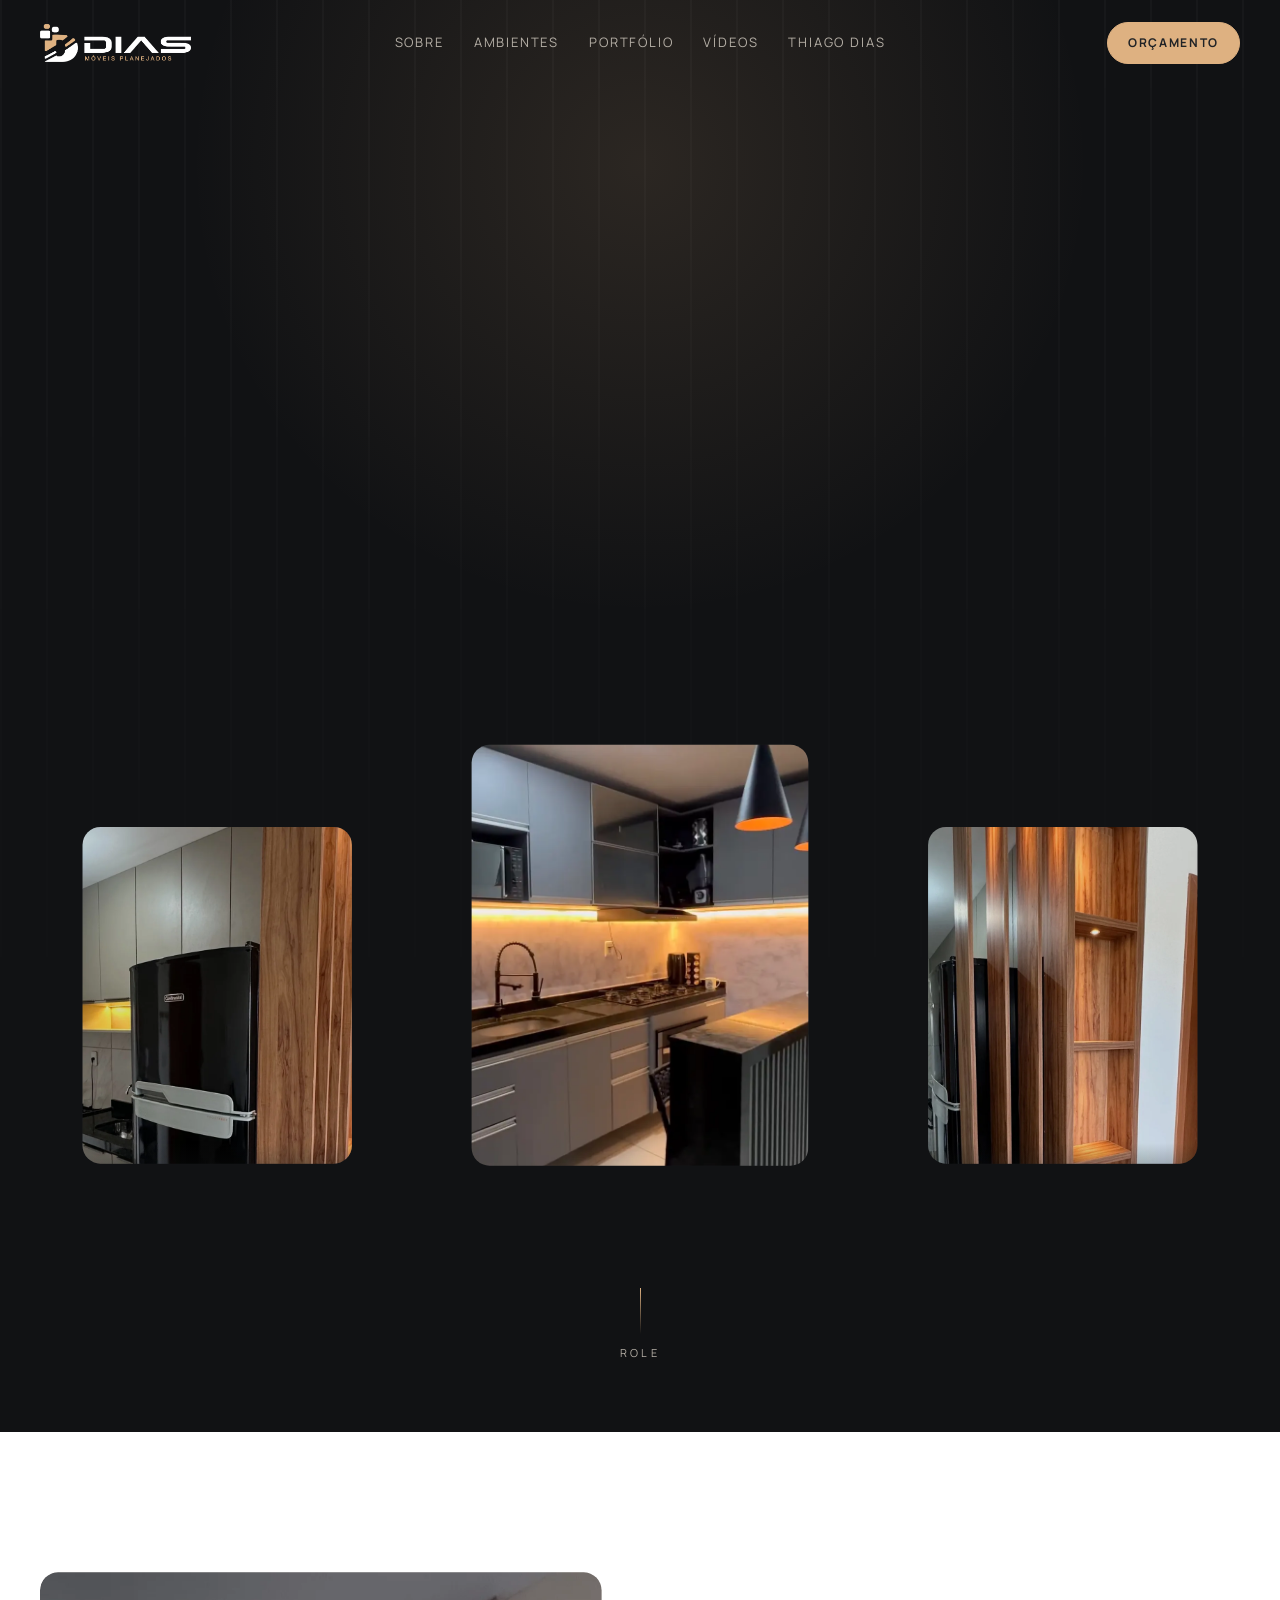
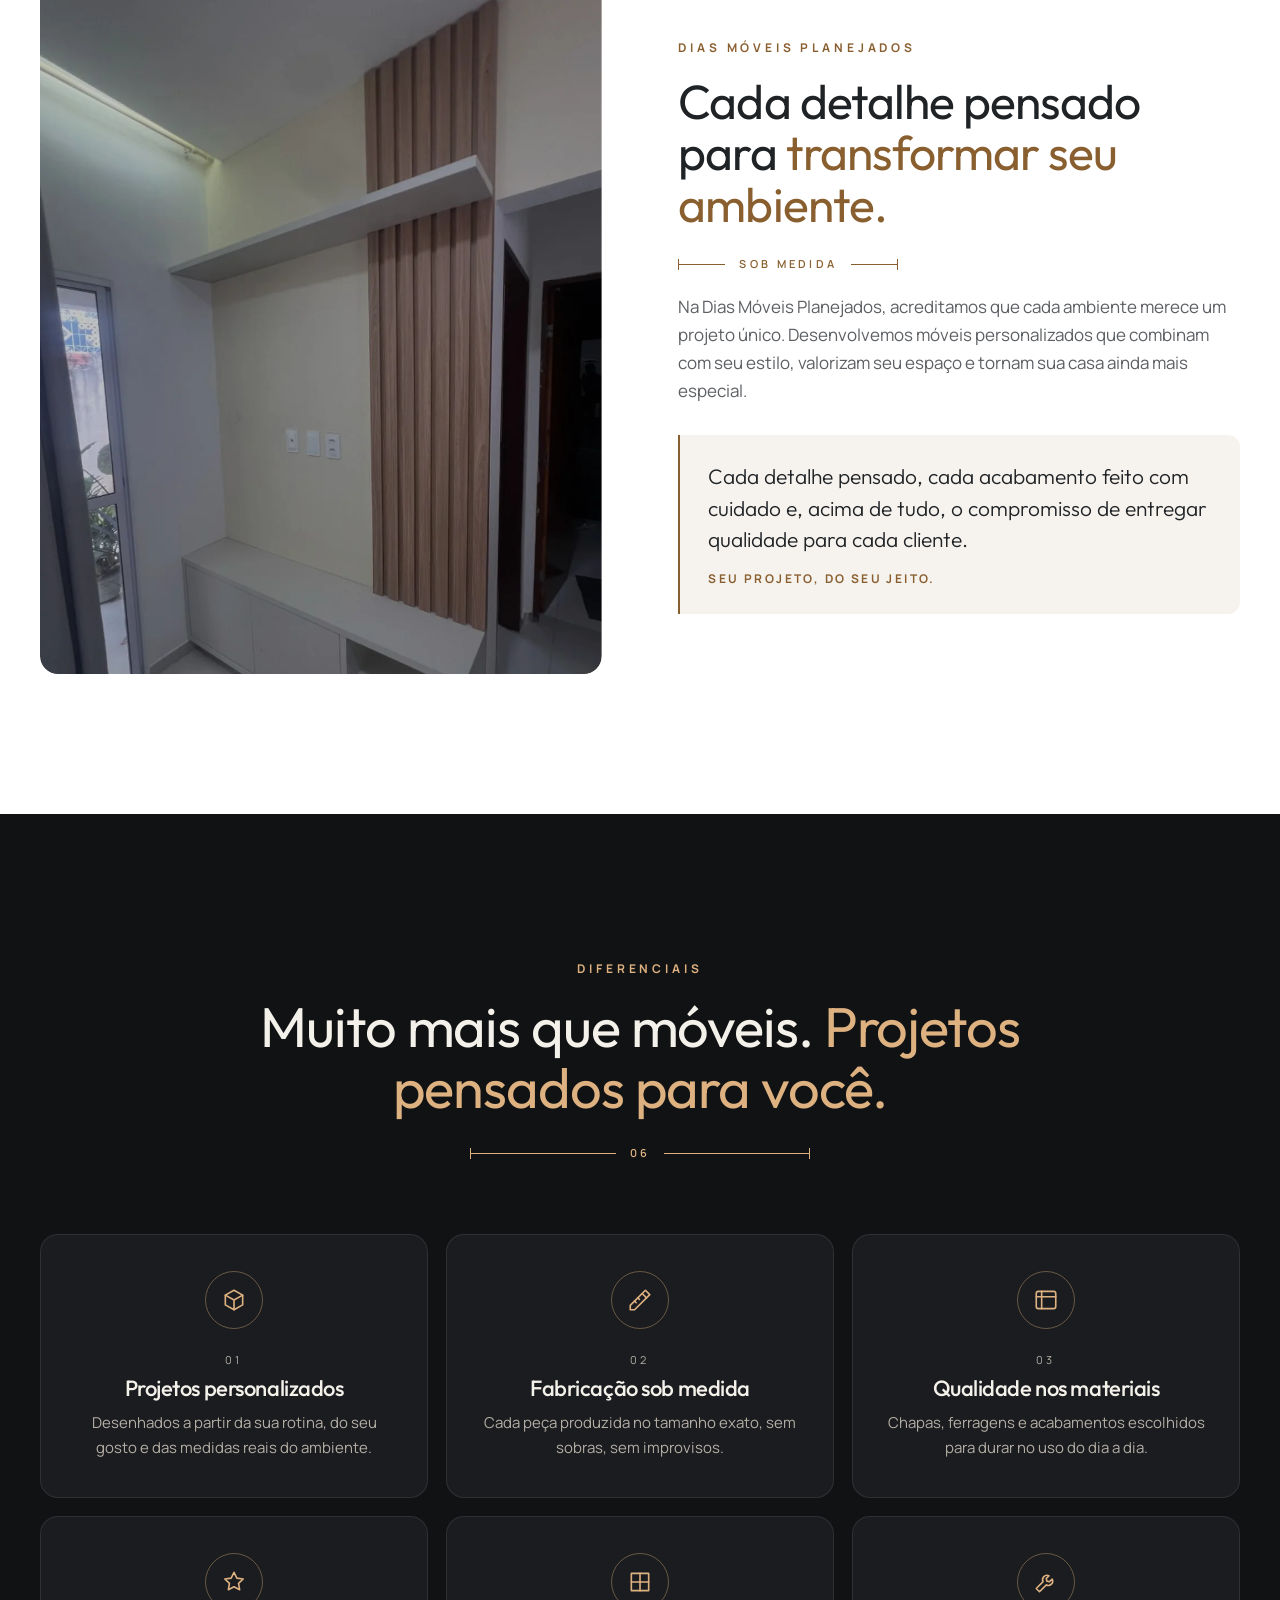
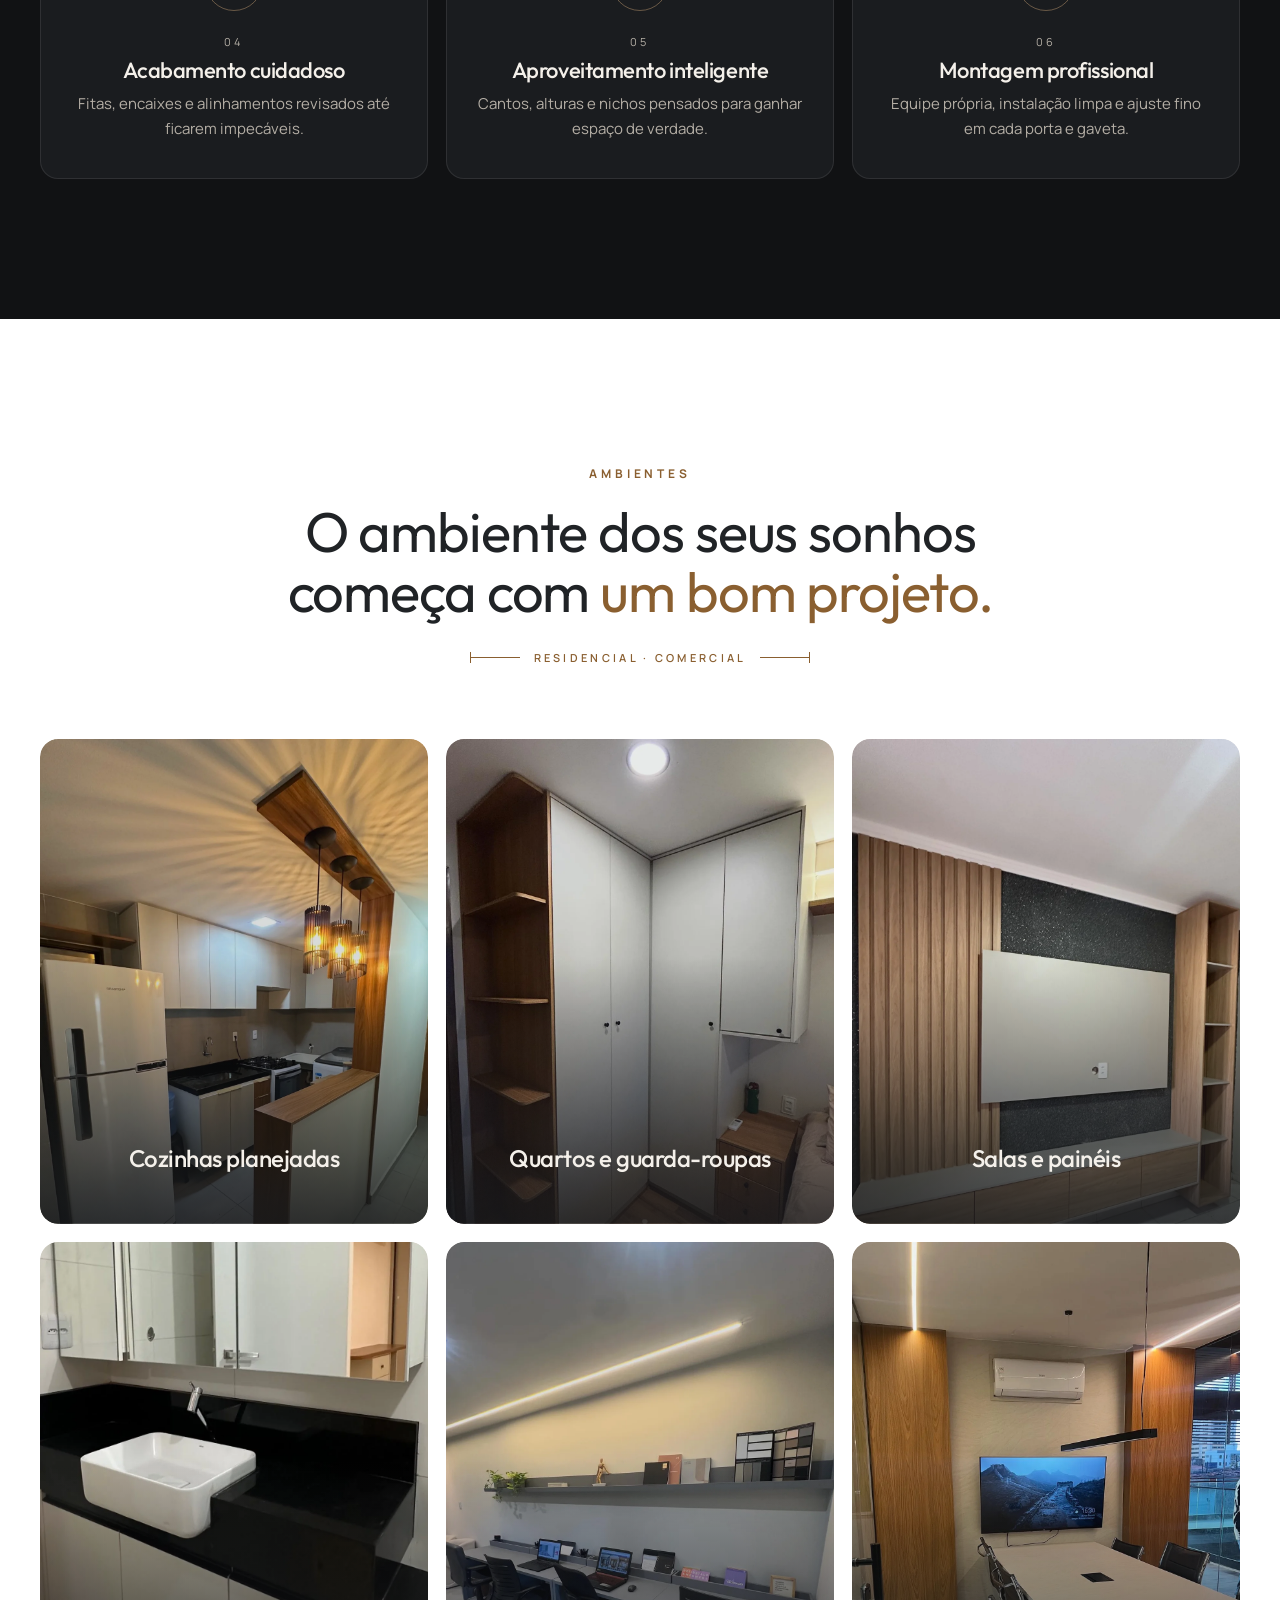
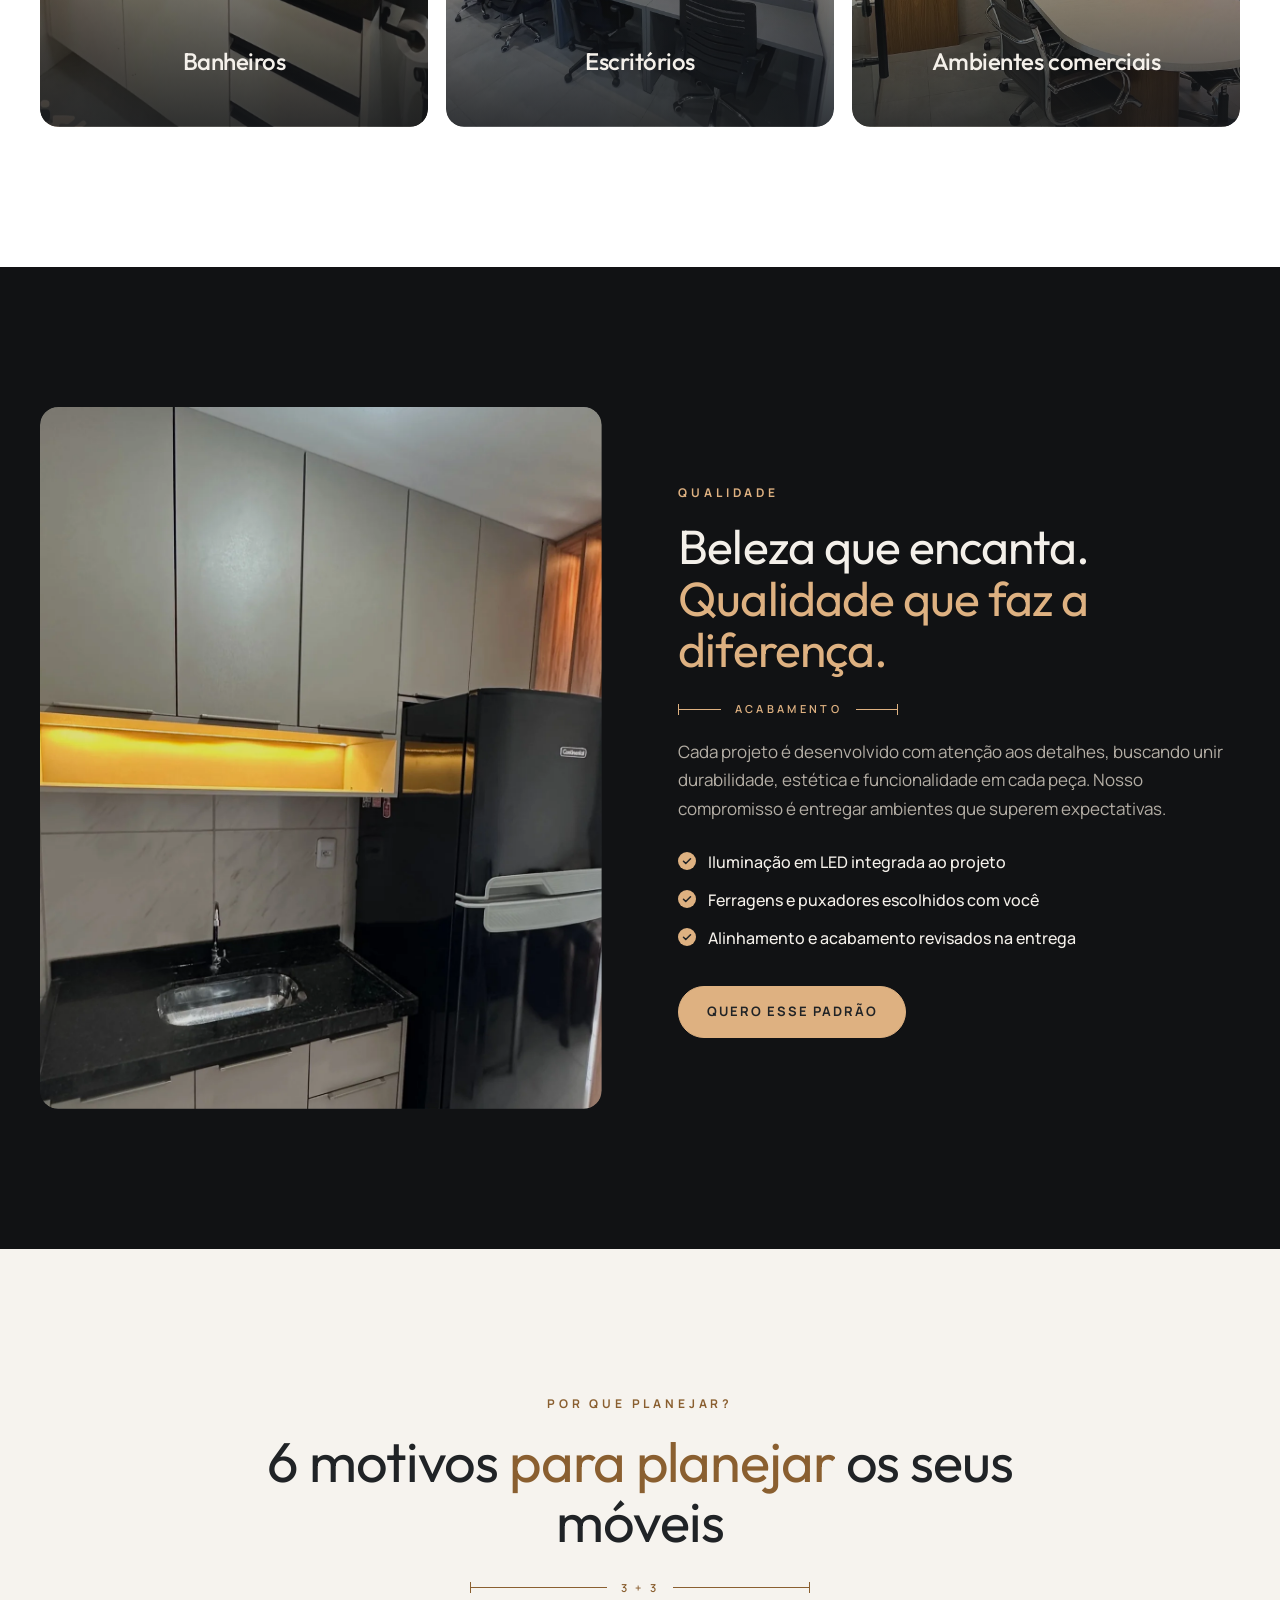
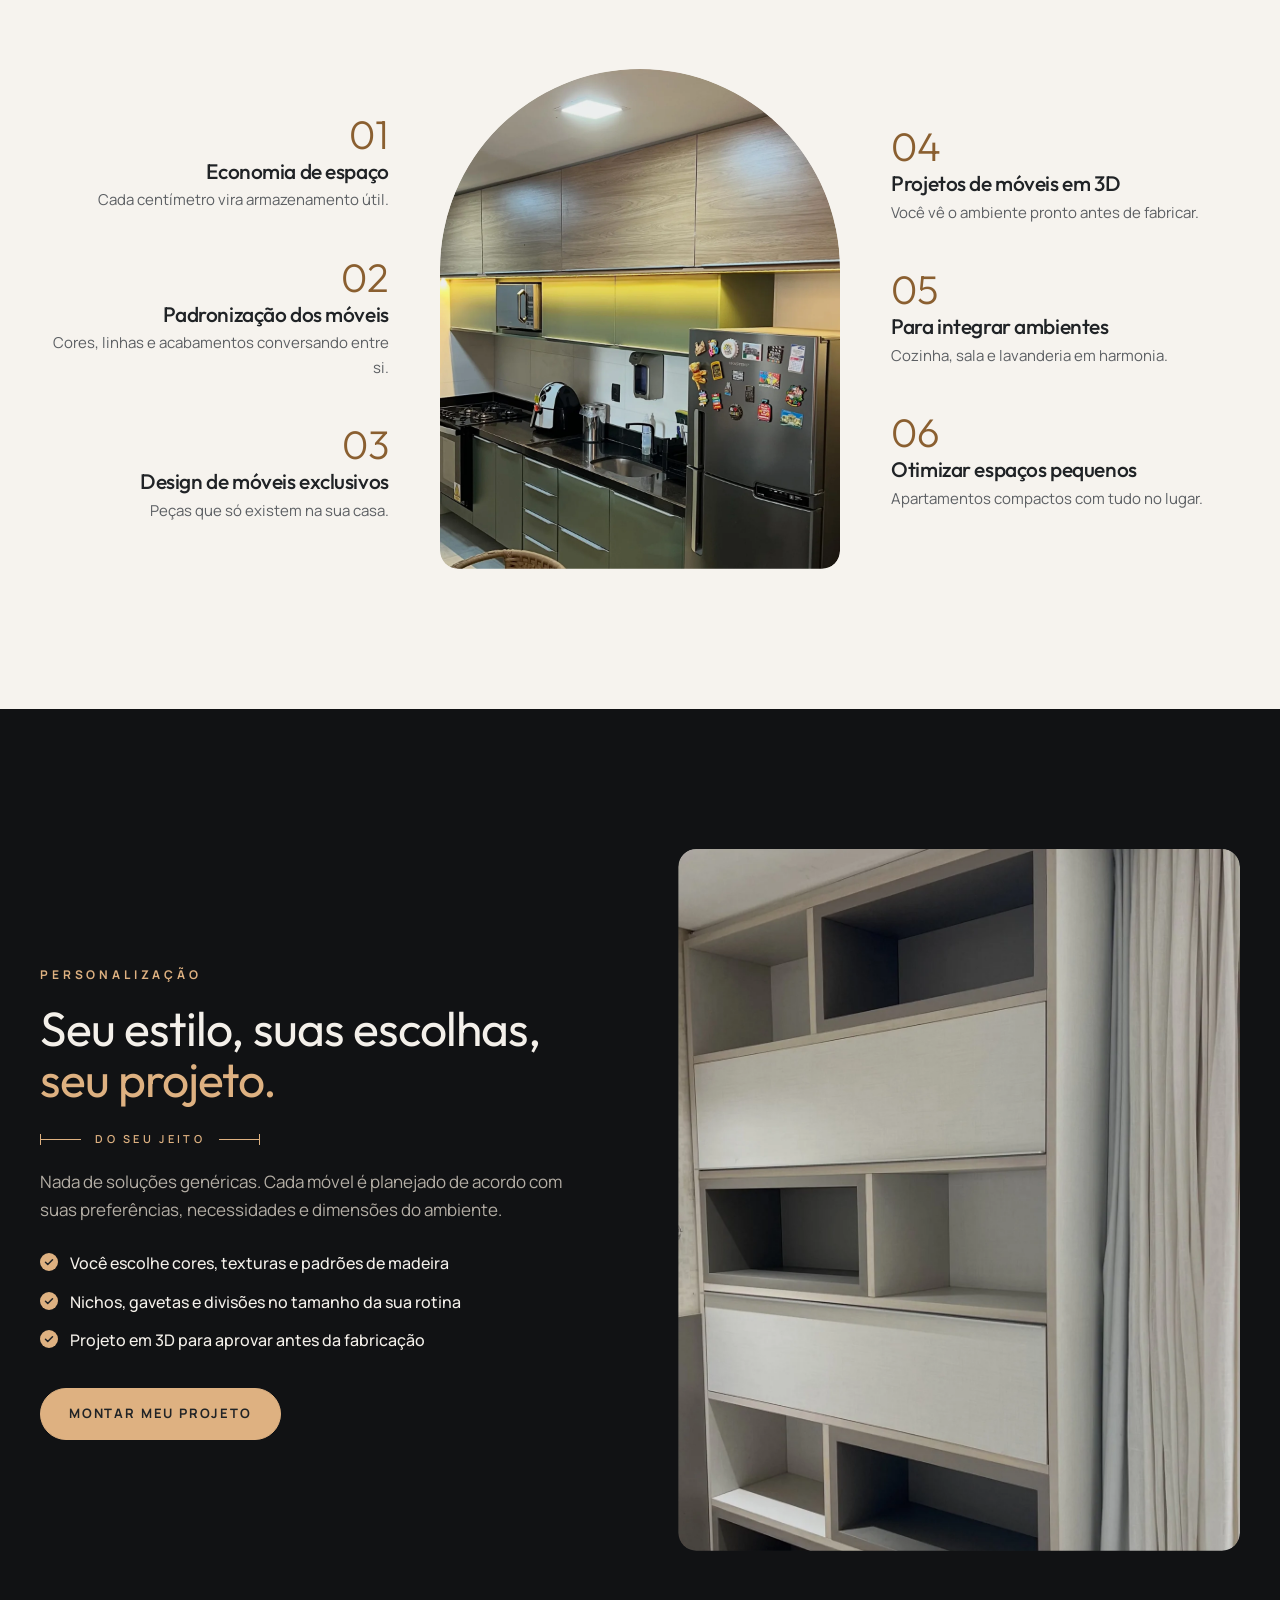
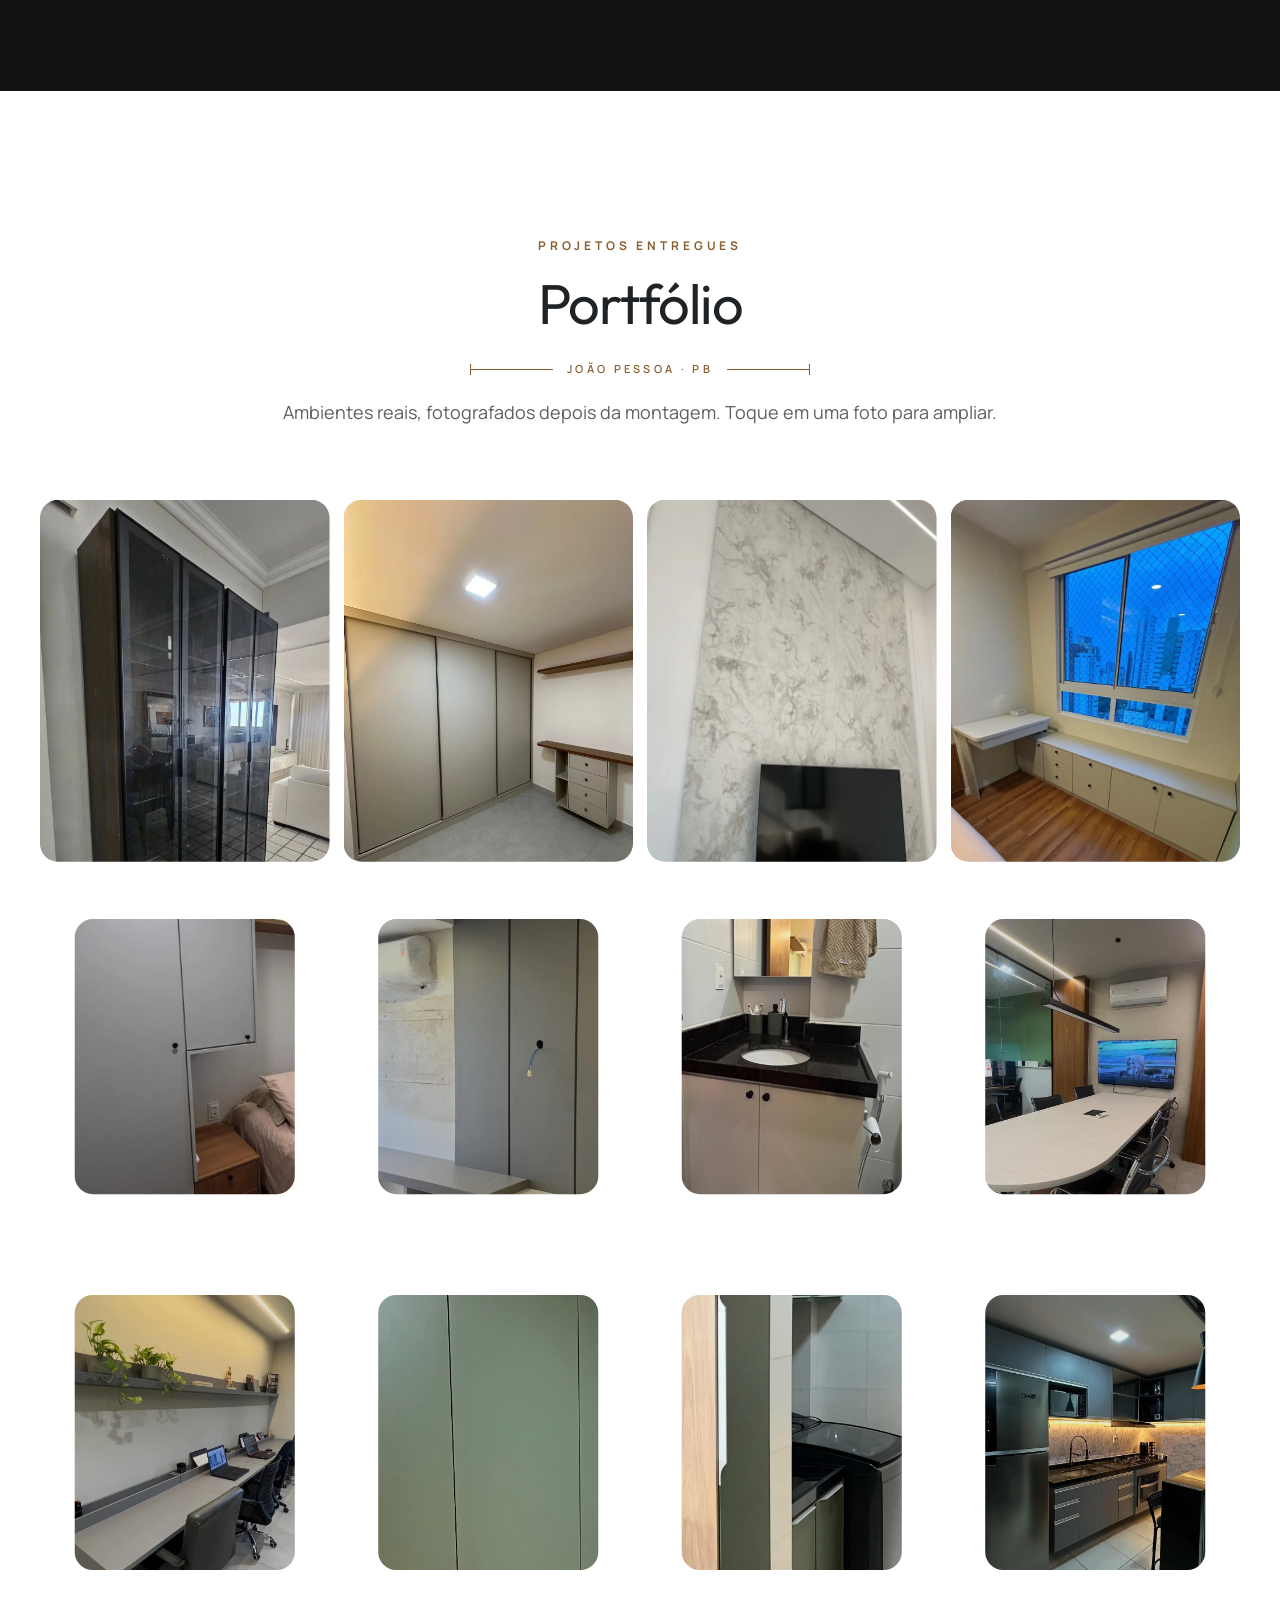
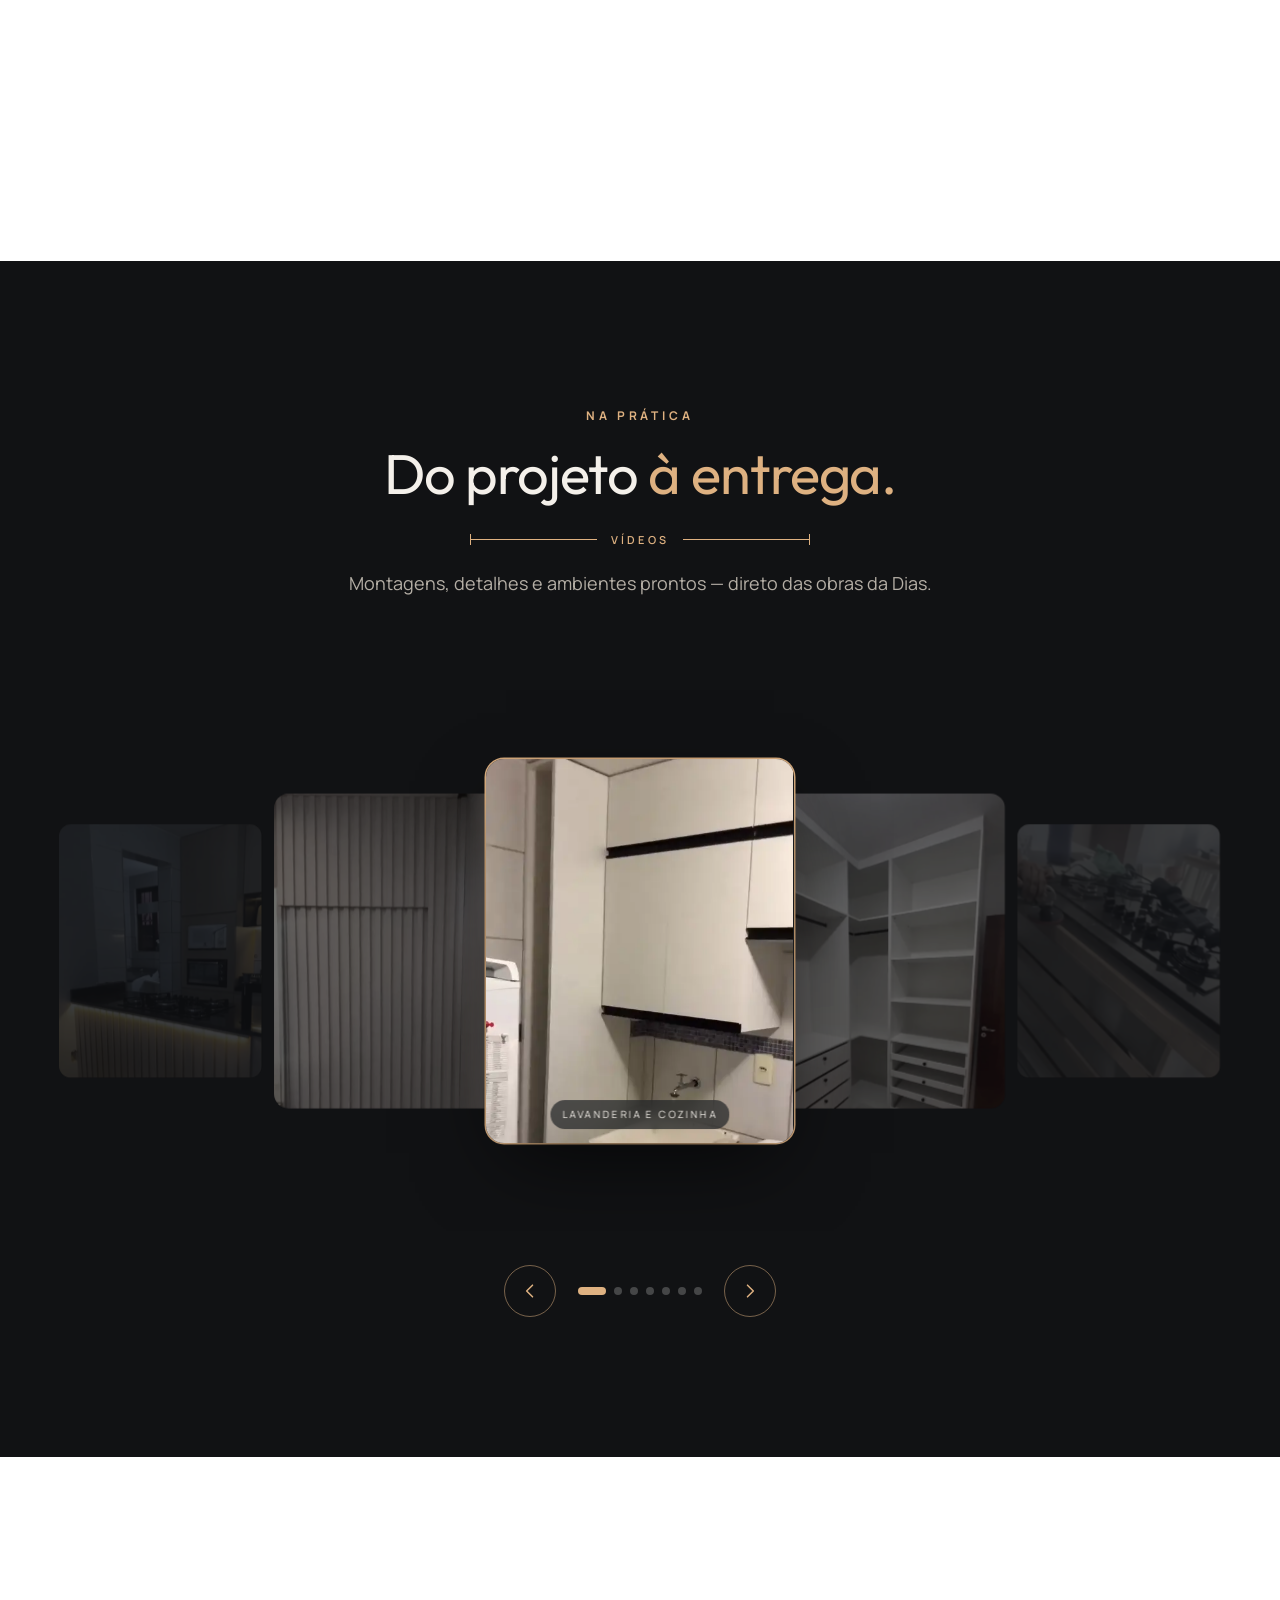
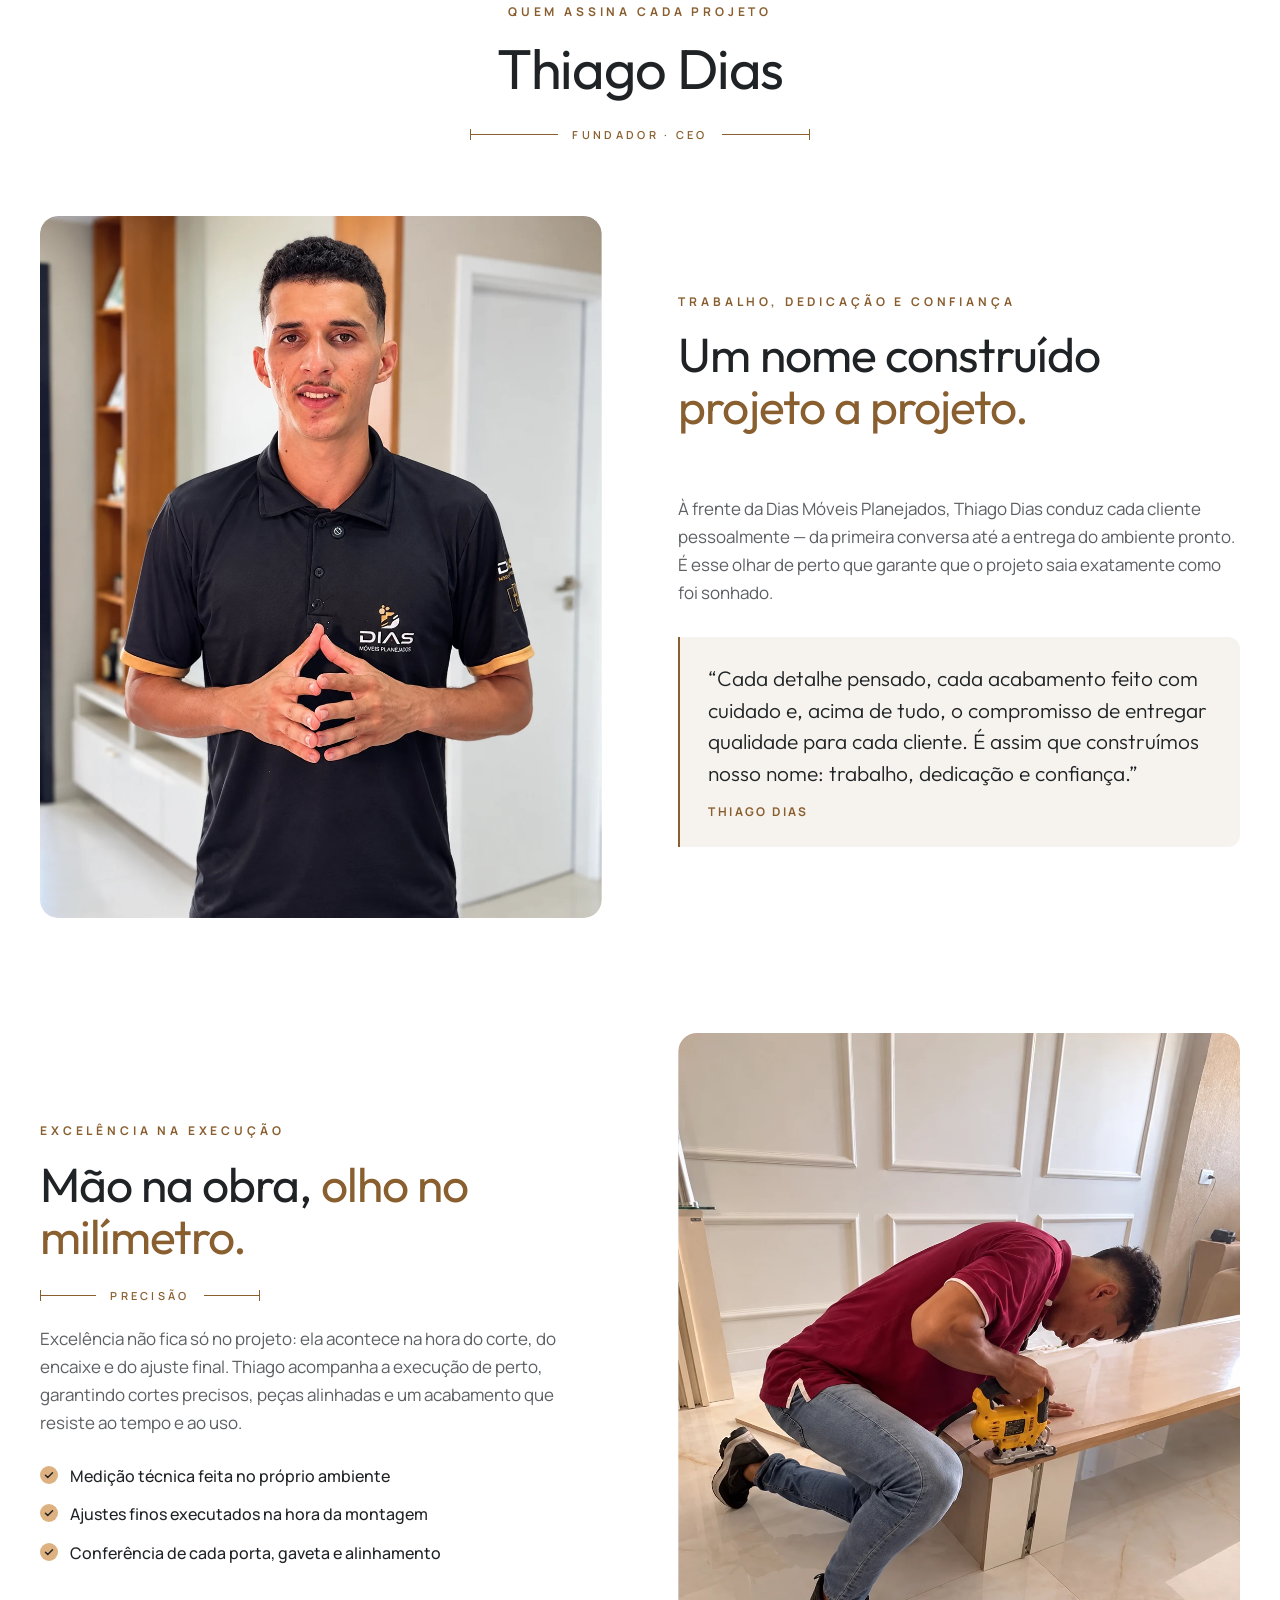
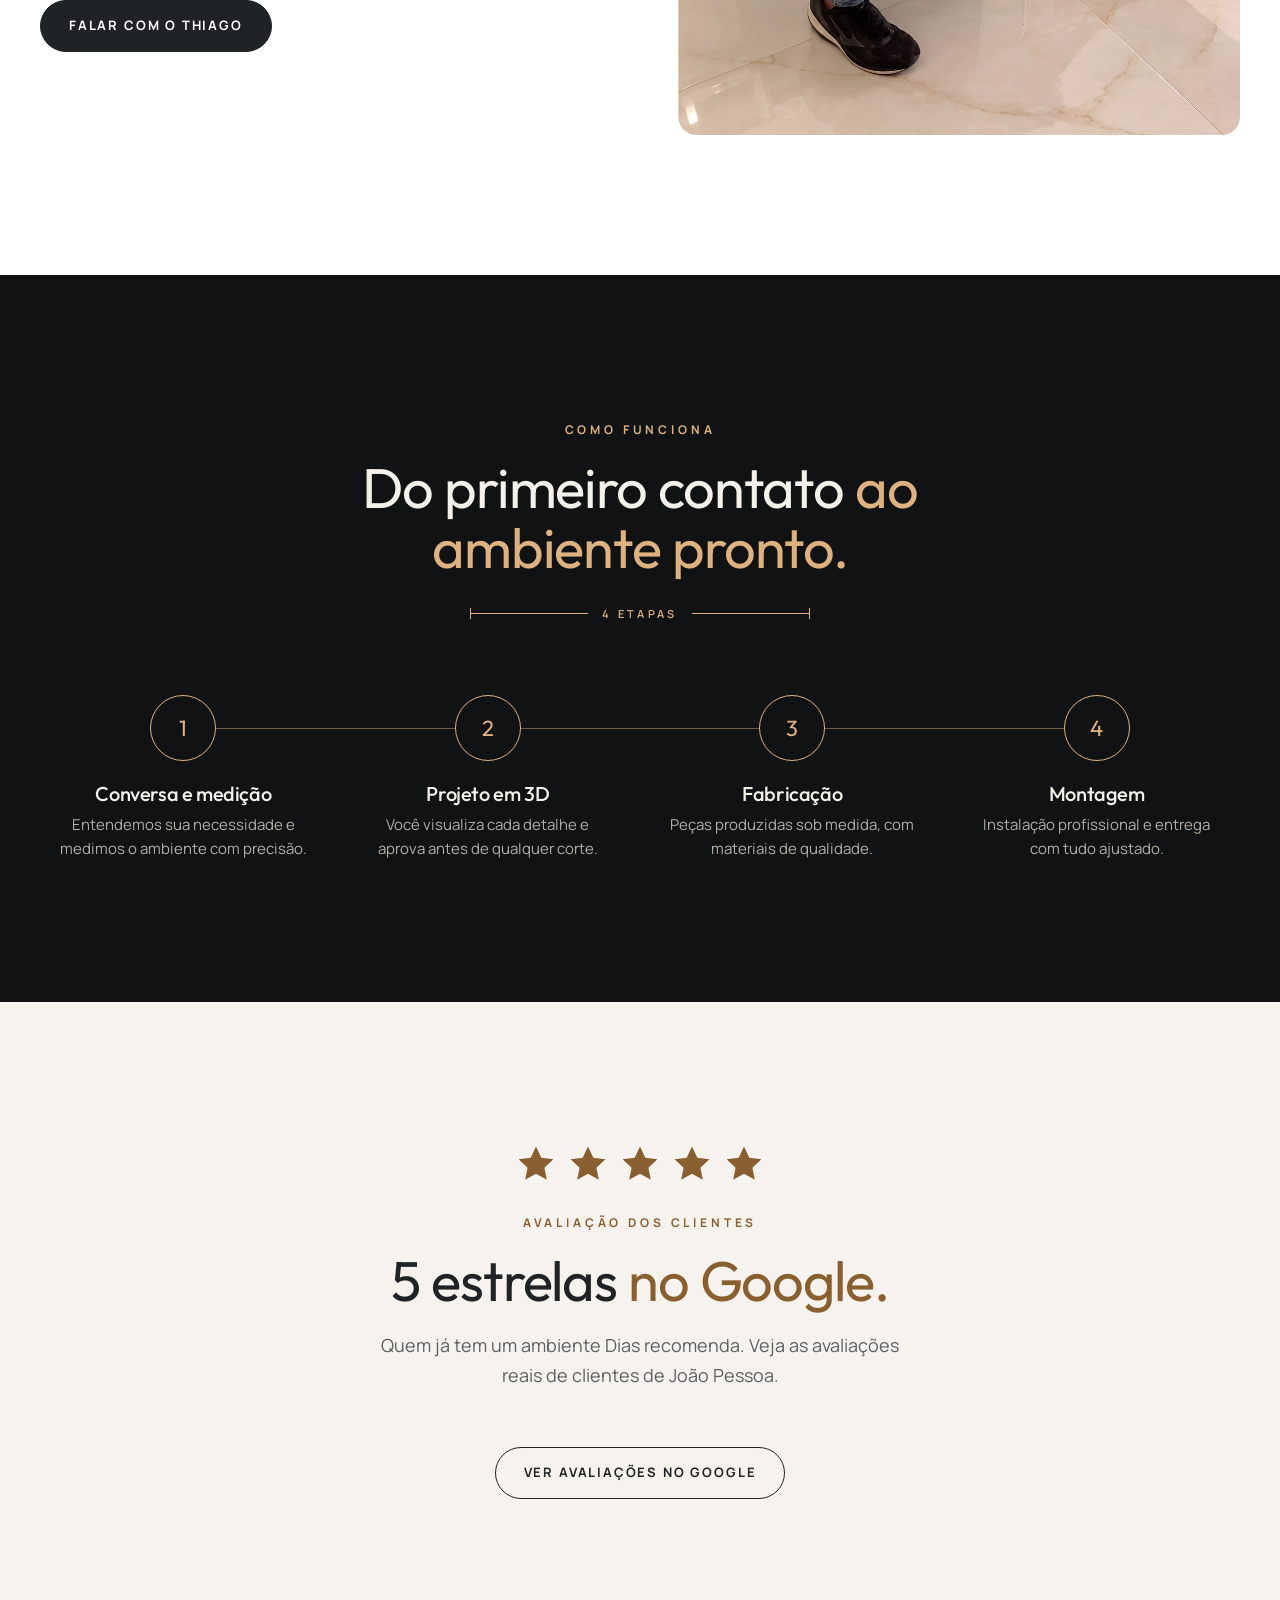
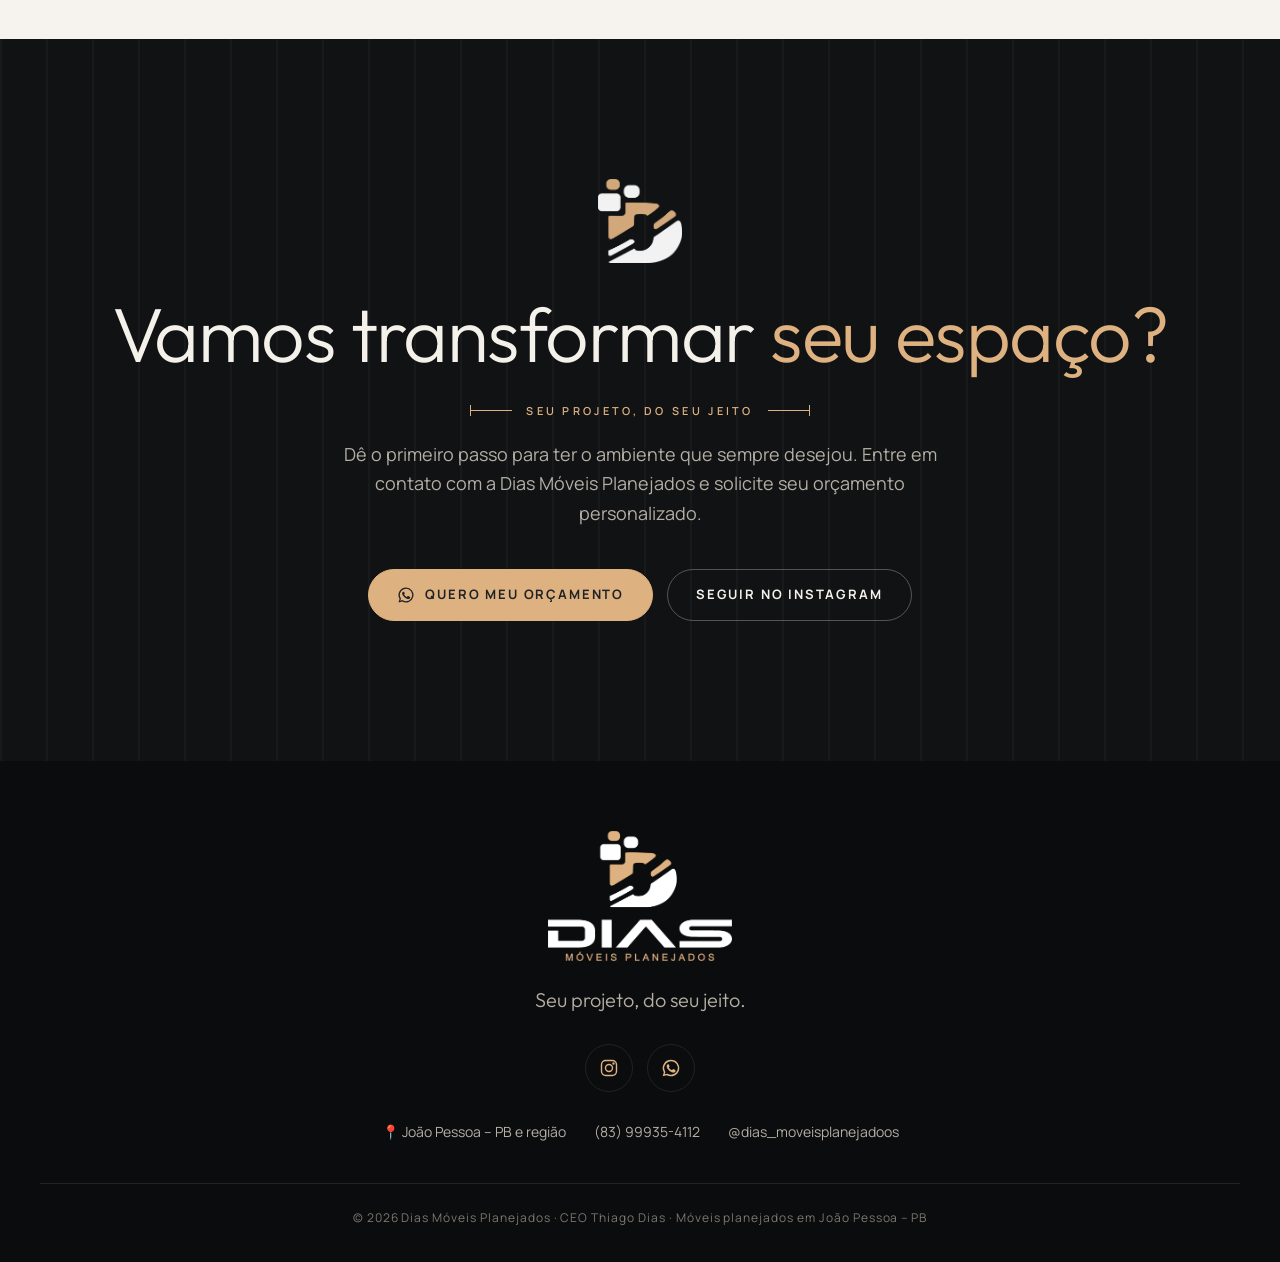
==== commit 5c96e06e: "Intro animada do logo antes da landing page Co-Authored-By: Claude Opus 5.5 <noreply@anthropic.com> " ====
--- a/index.html
+++ b/index.html
@@ -290,6 +290,23 @@
 .wpp::before{content:"";position:absolute;inset:0;border-radius:50%;border:2px solid var(--sand);animation:ring 2.4s ease-out infinite}
 @keyframes ring{0%{transform:scale(1);opacity:.8}100%{transform:scale(1.6);opacity:0}}
 
+
+/* ===== intro do logo ===== */
+.intro{position:fixed;inset:0;z-index:300;background:var(--dark);display:grid;place-items:center;transition:opacity .8s var(--ease),visibility .8s}
+.intro.out{opacity:0;visibility:hidden}
+.intro .lg{position:relative;width:min(720px,88vw);aspect-ratio:1173/295;transition:transform .8s var(--ease)}
+.intro.out .lg{transform:scale(1.06)}
+.intro img{position:absolute;display:block;max-width:none;height:auto}
+.intro .sy{left:0;top:0;width:25.149%;opacity:0;transform:translateX(148.8%) scale(.82);animation:syIn .8s var(--ease) .15s forwards,syMove 1s cubic-bezier(.65,0,.25,1) 1.15s forwards}
+.intro .di{left:29.412%;top:33.22%;width:70.588%;opacity:0;transform:translateX(26%);animation:diIn 1s var(--ease) 1.6s forwards}
+.intro .mv{left:29.923%;top:82.034%;width:56.948%;opacity:0;animation:mvIn 1.3s ease-in-out 2.55s forwards}
+@keyframes syIn{to{opacity:1;transform:translateX(148.8%) scale(1)}}
+@keyframes syMove{from{opacity:1;transform:translateX(148.8%) scale(1)}to{opacity:1;transform:translateX(0) scale(1)}}
+@keyframes diIn{to{opacity:1;transform:none}}
+@keyframes mvIn{to{opacity:1}}
+html.intro-on,html.intro-on body{overflow:hidden}
+.intro .skip-i{position:absolute;bottom:calc(28px + env(safe-area-inset-bottom));left:50%;transform:translateX(-50%);font-size:11px;letter-spacing:.3em;text-transform:uppercase;color:var(--t-light-2);opacity:0;animation:mvIn .6s ease 1.2s forwards}
+@media (prefers-reduced-motion:reduce){.intro .sy,.intro .di,.intro .mv{animation:none!important;opacity:1;transform:none}}
 /* ===== responsivo ===== */
 @media (max-width:1020px){
   .nav,.hdr .cta-s{display:none}
@@ -337,6 +354,15 @@
 </style>
 </head>
 <body>
+<div class="intro" id="intro" aria-hidden="true">
+  <div class="lg">
+    <img class="sy" src="assets/intro-simbolo.png" alt="" width="295" height="295">
+    <img class="di" src="assets/intro-dias.png" alt="" width="828" height="125">
+    <img class="mv" src="assets/intro-moveis.png" alt="" width="668" height="42">
+  </div>
+  <button class="skip-i" type="button">Pular</button>
+</div>
+<script>document.documentElement.classList.add('intro-on')</script>
 <a class="skip" href="#inicio">Pular para o conteúdo</a>
 <div class="progress" aria-hidden="true"></div>
 
@@ -676,9 +702,15 @@
 
 /* revelar ao rolar */
 const io=new IntersectionObserver(es=>es.forEach(e=>{if(e.isIntersecting){e.target.classList.add('in');io.unobserve(e.target)}}),{threshold:.14,rootMargin:'0px 0px -6% 0px'});
-document.querySelectorAll('.rv,.split,.img-rv,.cota,.steps,.g5').forEach(el=>io.observe(el));
+document.querySelectorAll('.rv,.split,.img-rv,.cota,.steps,.g5').forEach(el=>{if(!el.closest('.hero'))io.observe(el)});
 /* hero imediato */
-requestAnimationFrame(()=>document.querySelectorAll('.hero .rv,.hero .split,.hero .img-rv').forEach(el=>el.classList.add('in')));
+const heroIn=()=>document.querySelectorAll('.hero .rv,.hero .split,.hero .img-rv').forEach(el=>el.classList.add('in'));
+const intro=document.getElementById('intro');
+let introDone=false;
+const endIntro=()=>{if(introDone)return;introDone=true;intro.classList.add('out');document.documentElement.classList.remove('intro-on');setTimeout(heroIn,250);setTimeout(()=>intro.remove(),1000)};
+const reduce=matchMedia('(prefers-reduced-motion: reduce)').matches;
+setTimeout(endIntro,reduce?1200:4500);
+intro.addEventListener('click',endIntro);
 
 /* header, progresso, menu ativo, botão flutuante */
 const hdr=document.getElementById('hdr'),bar=document.querySelector('.progress'),wpp=document.querySelector('.wpp');
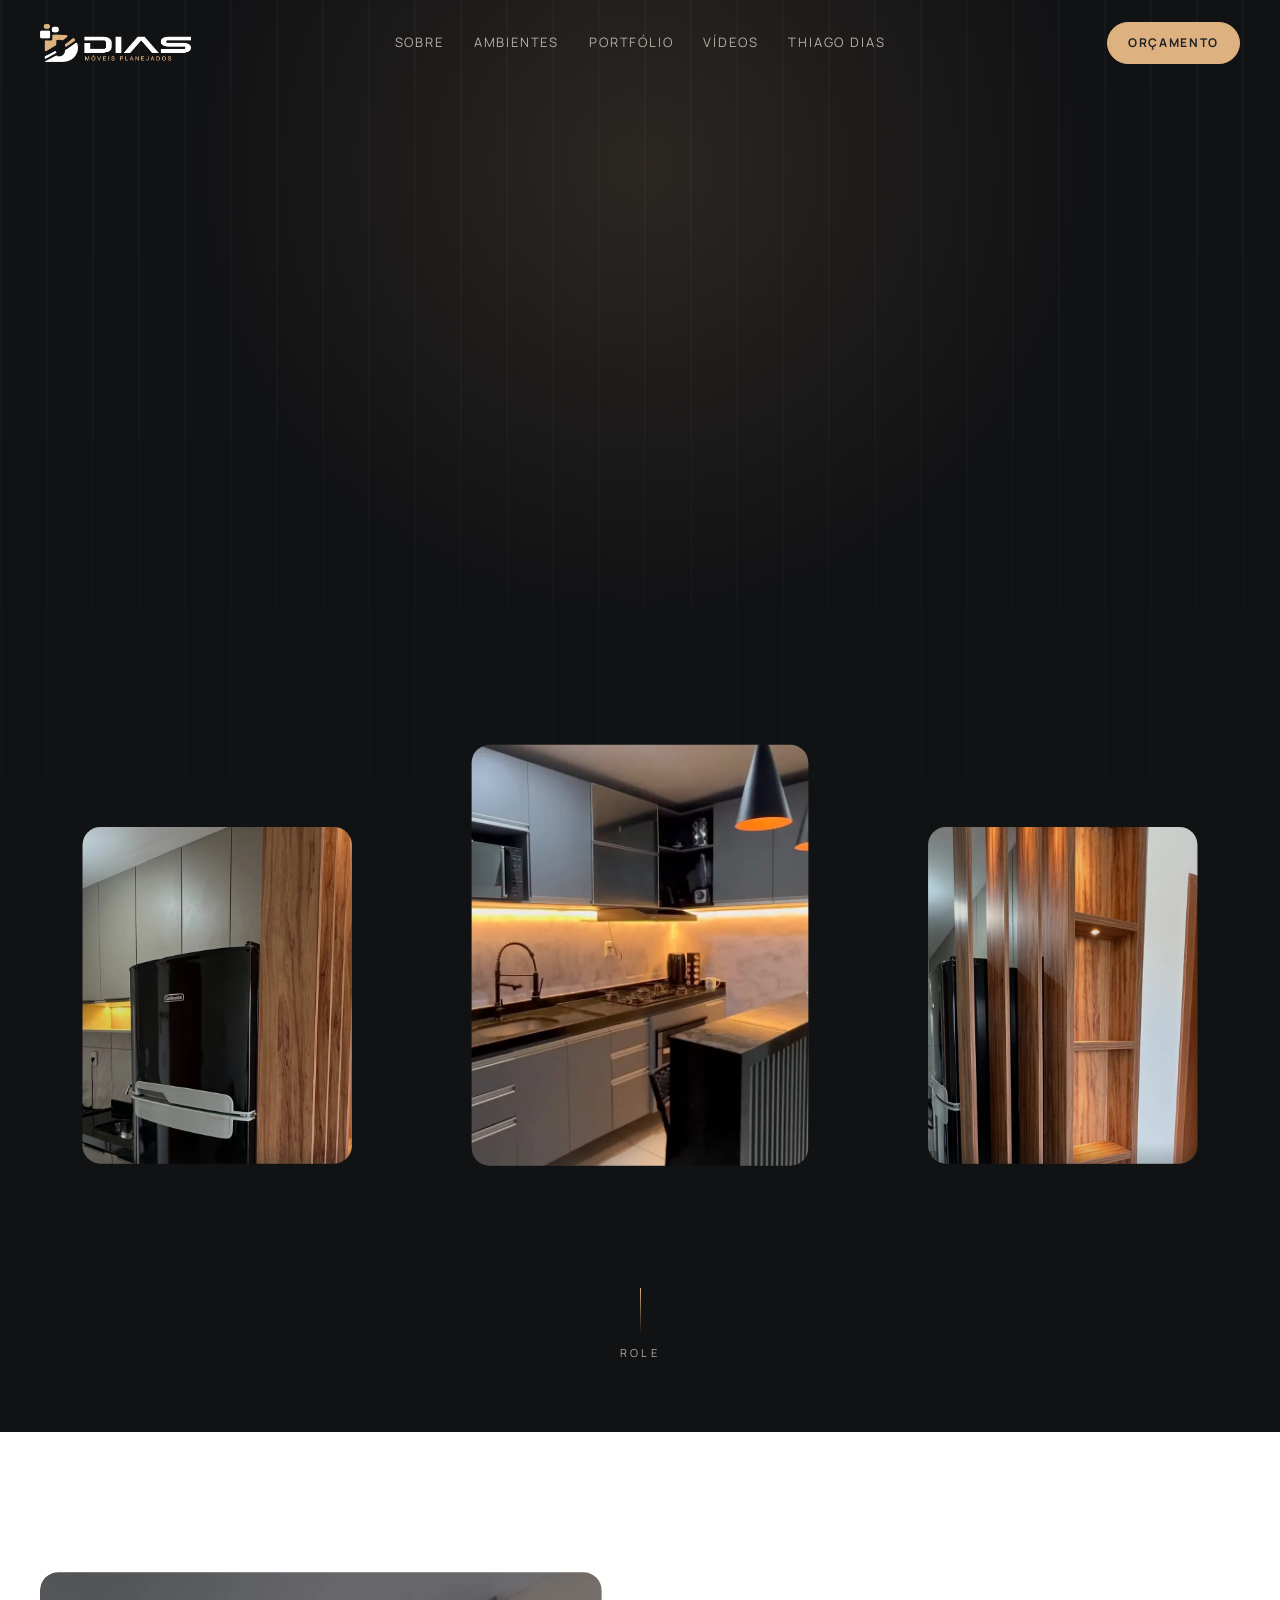
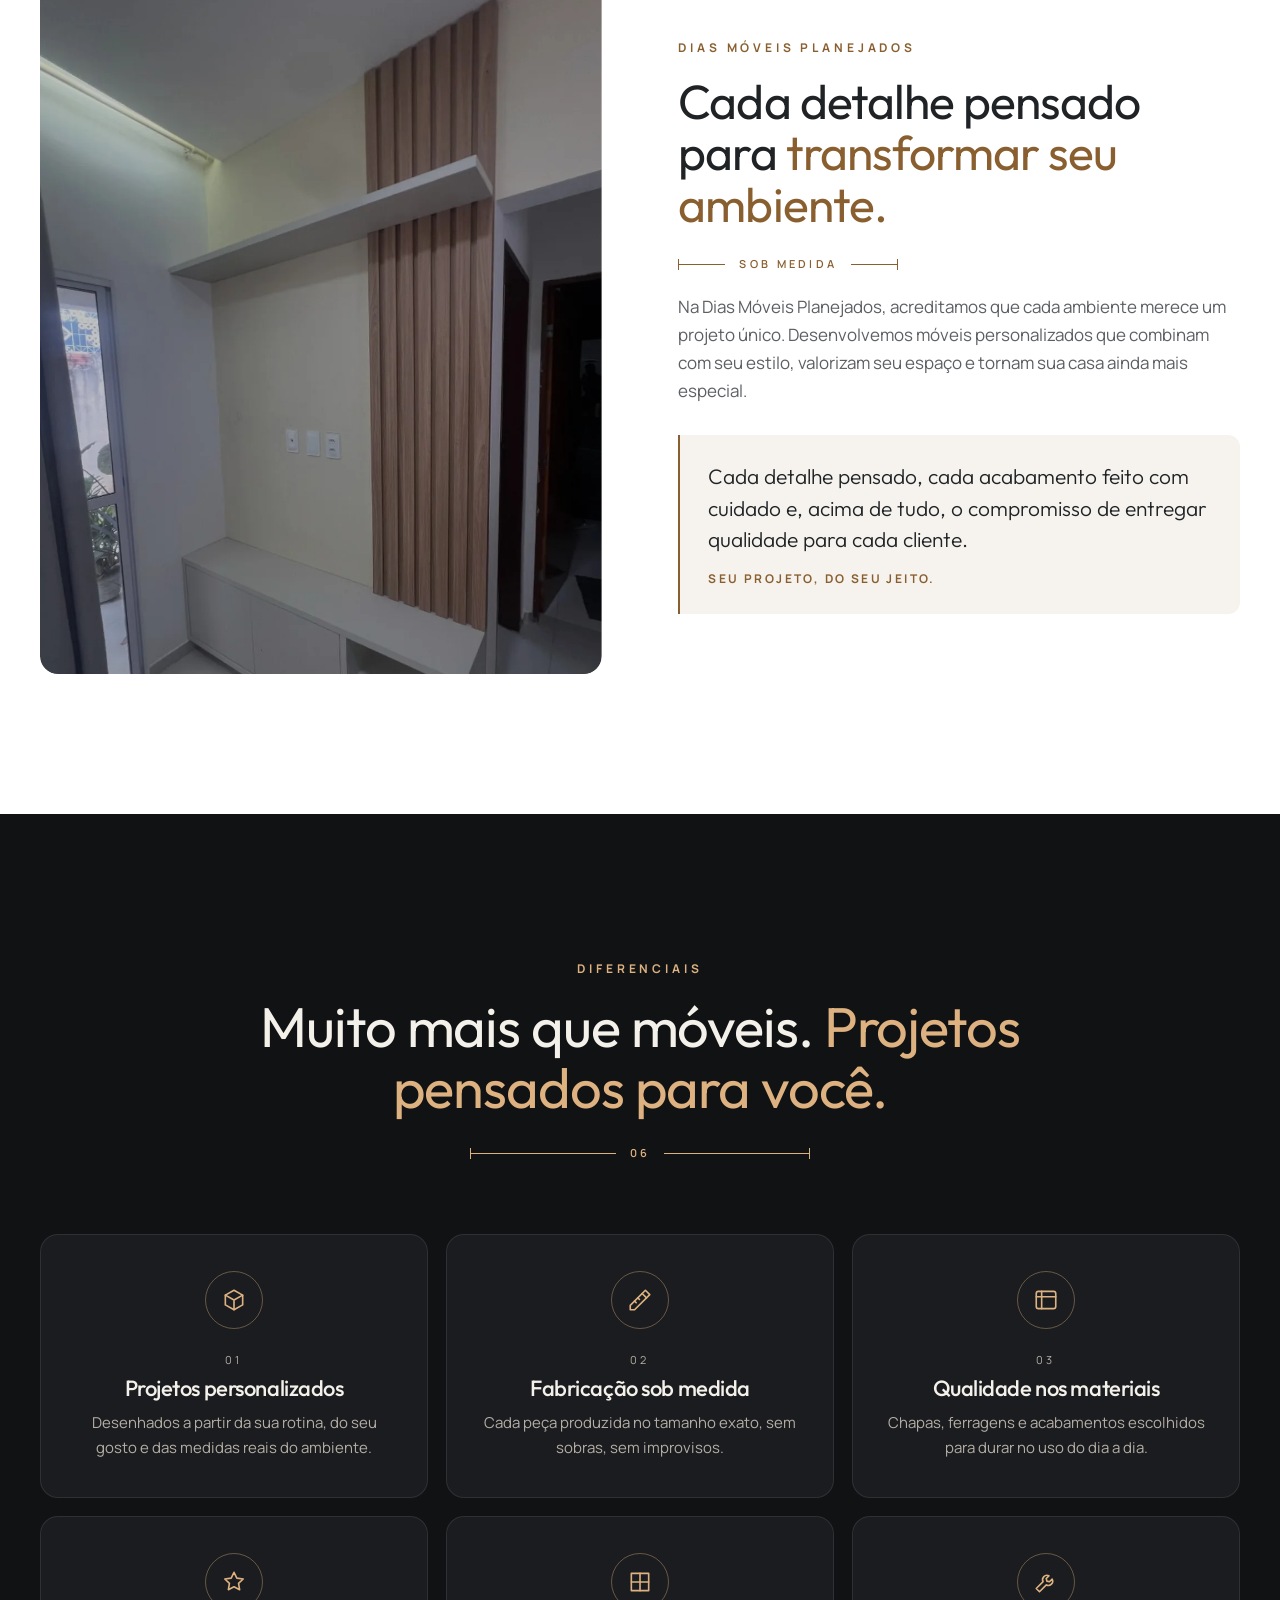
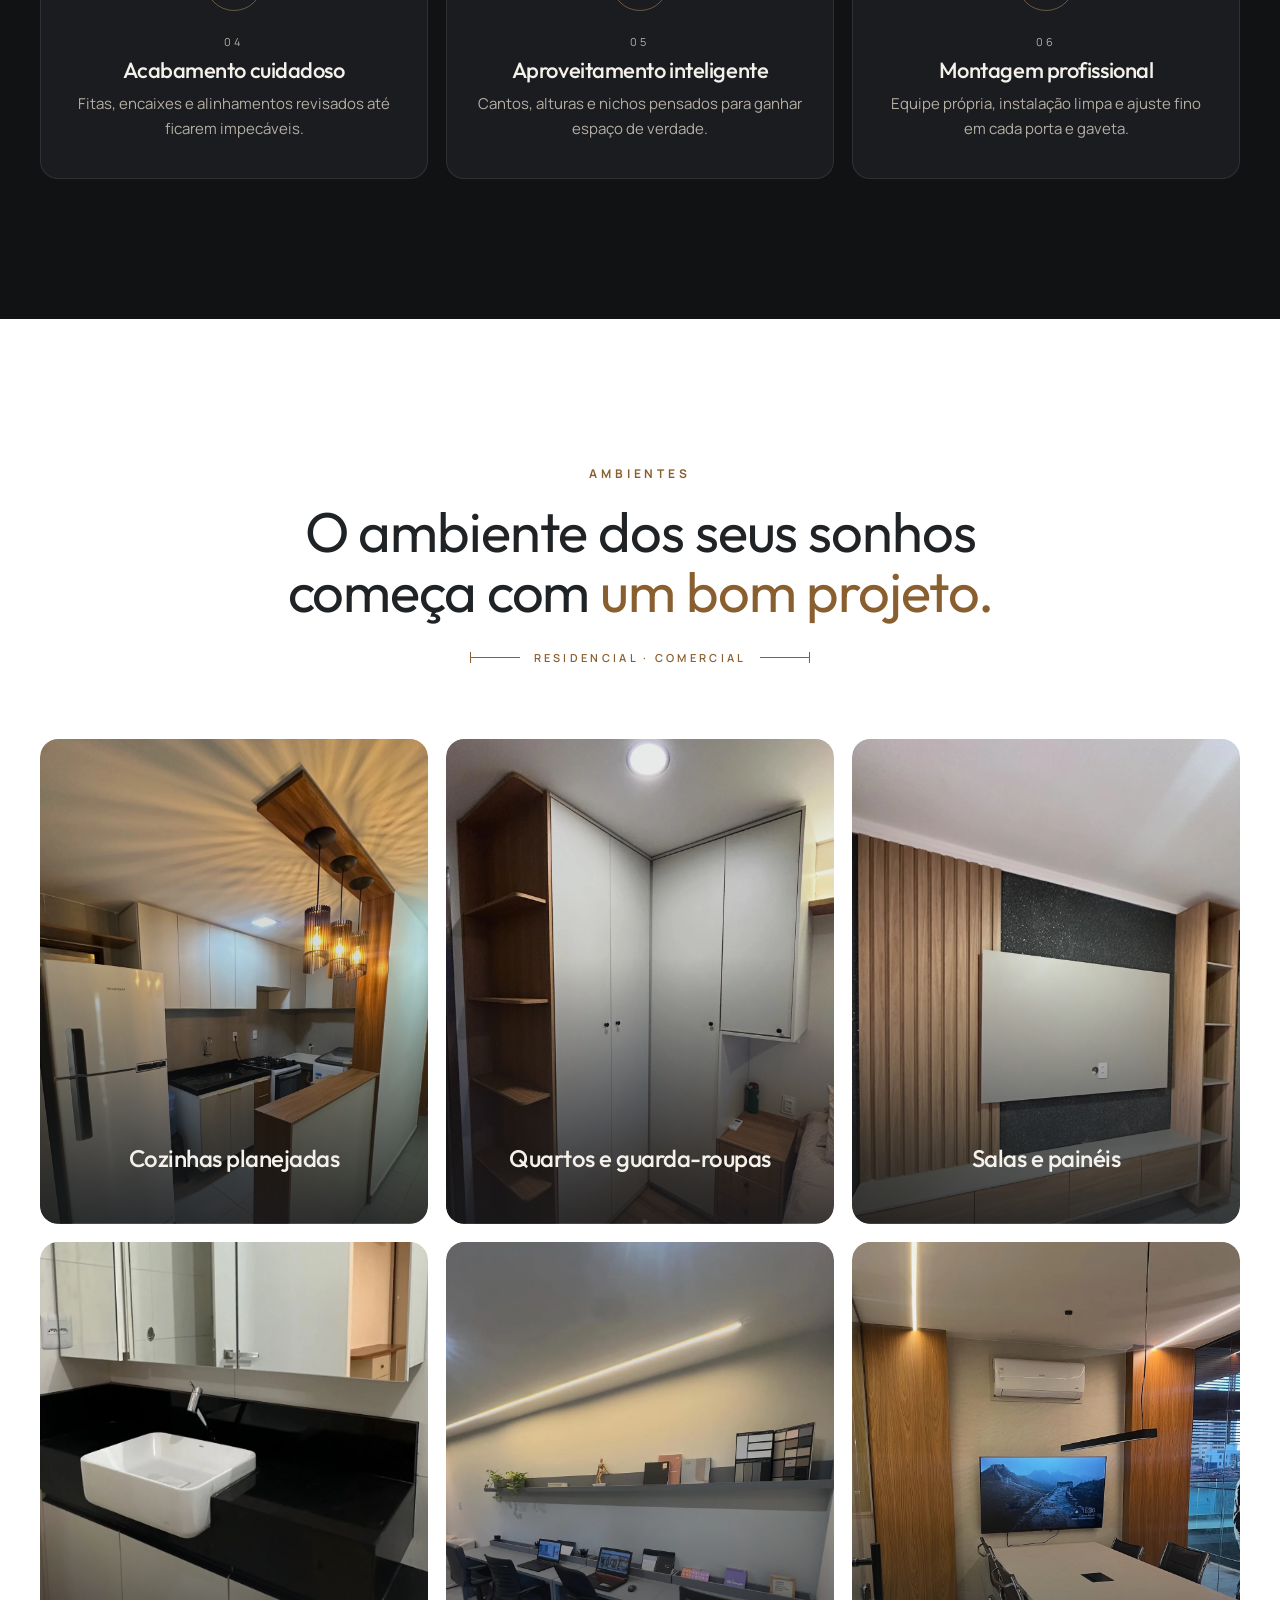
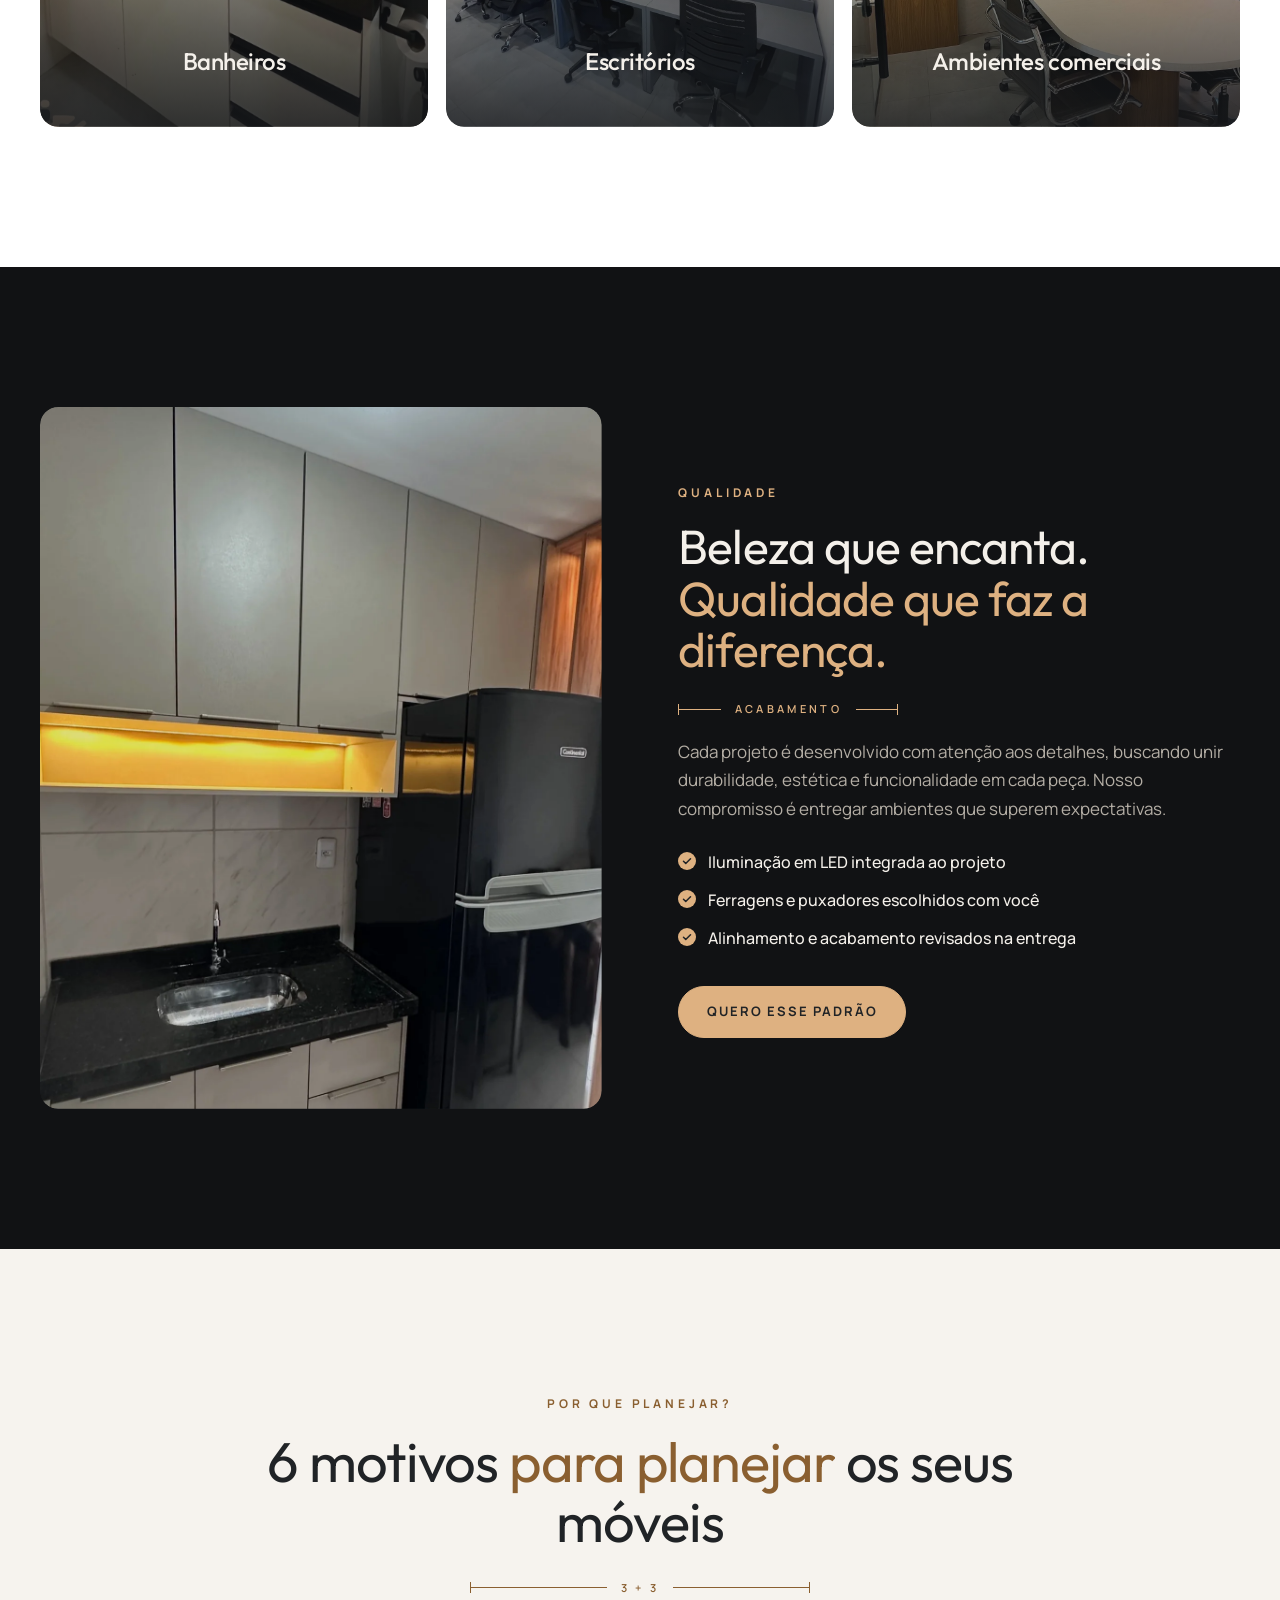
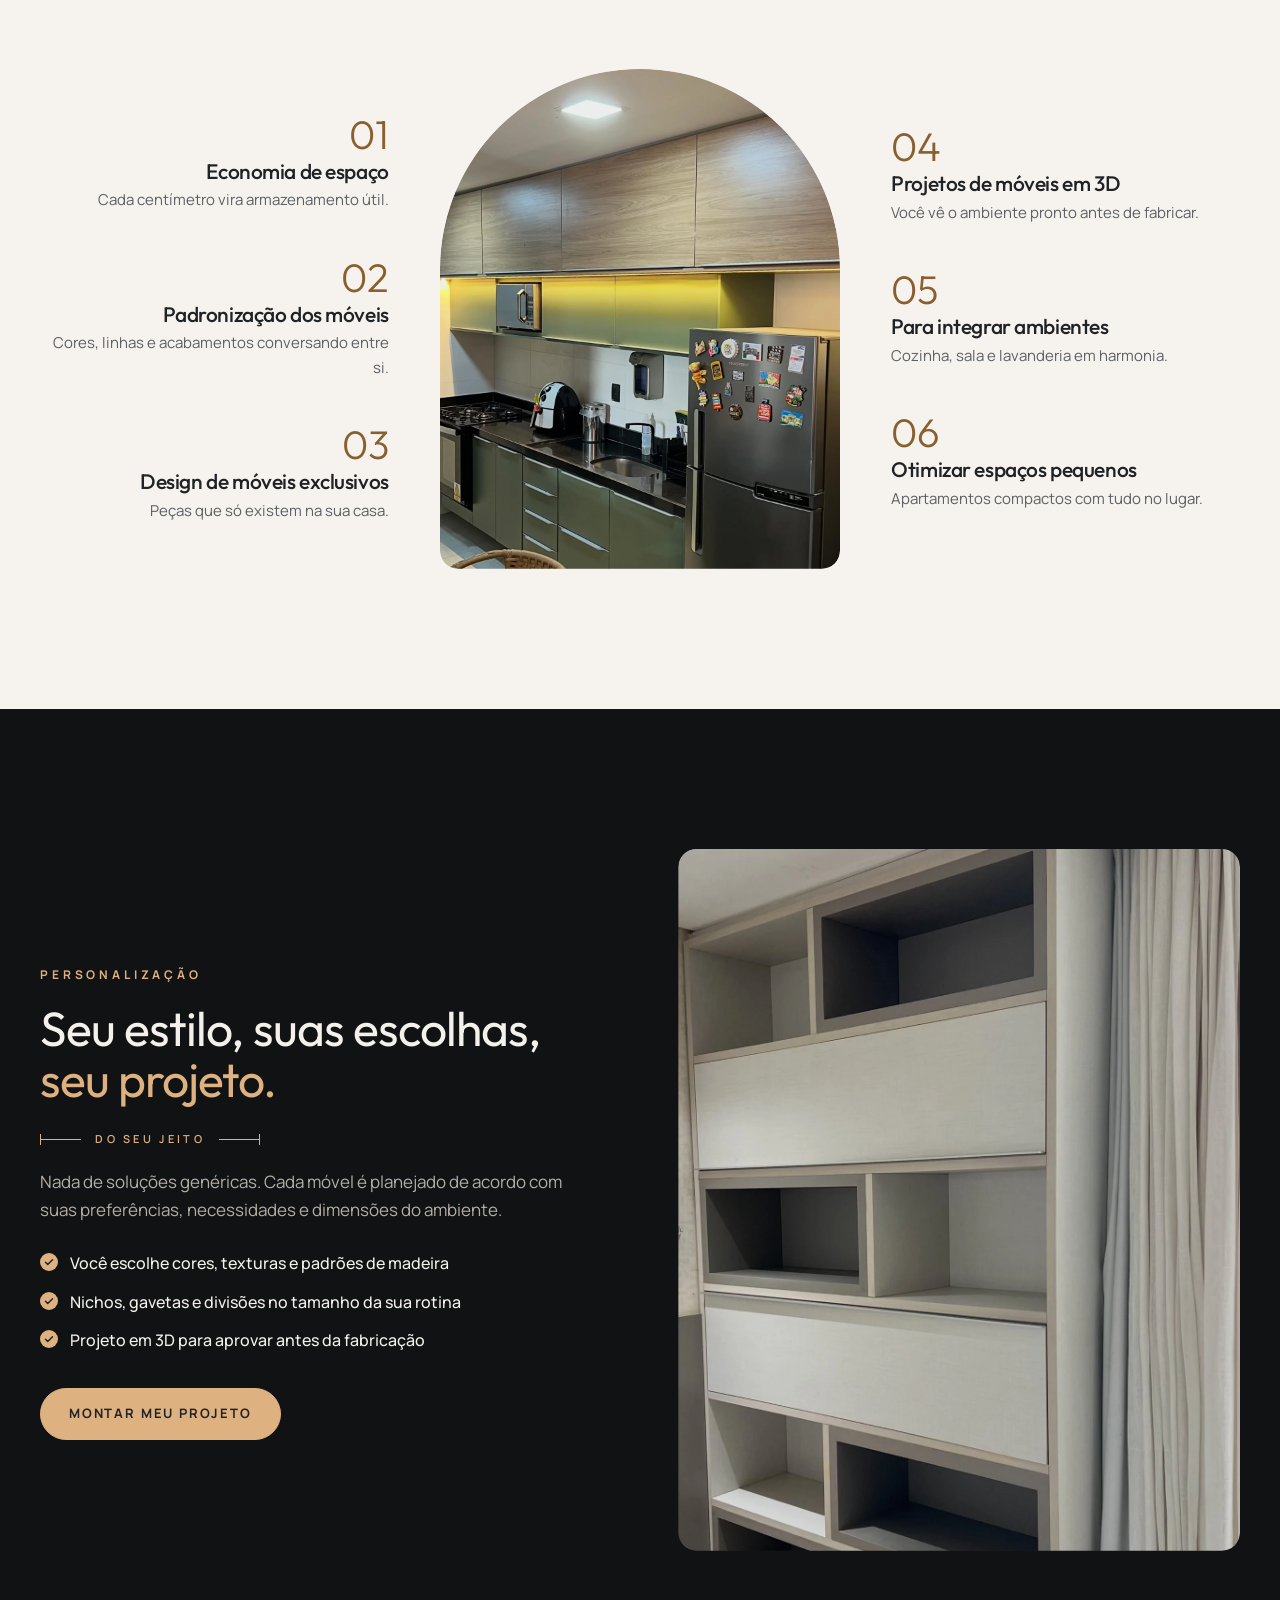
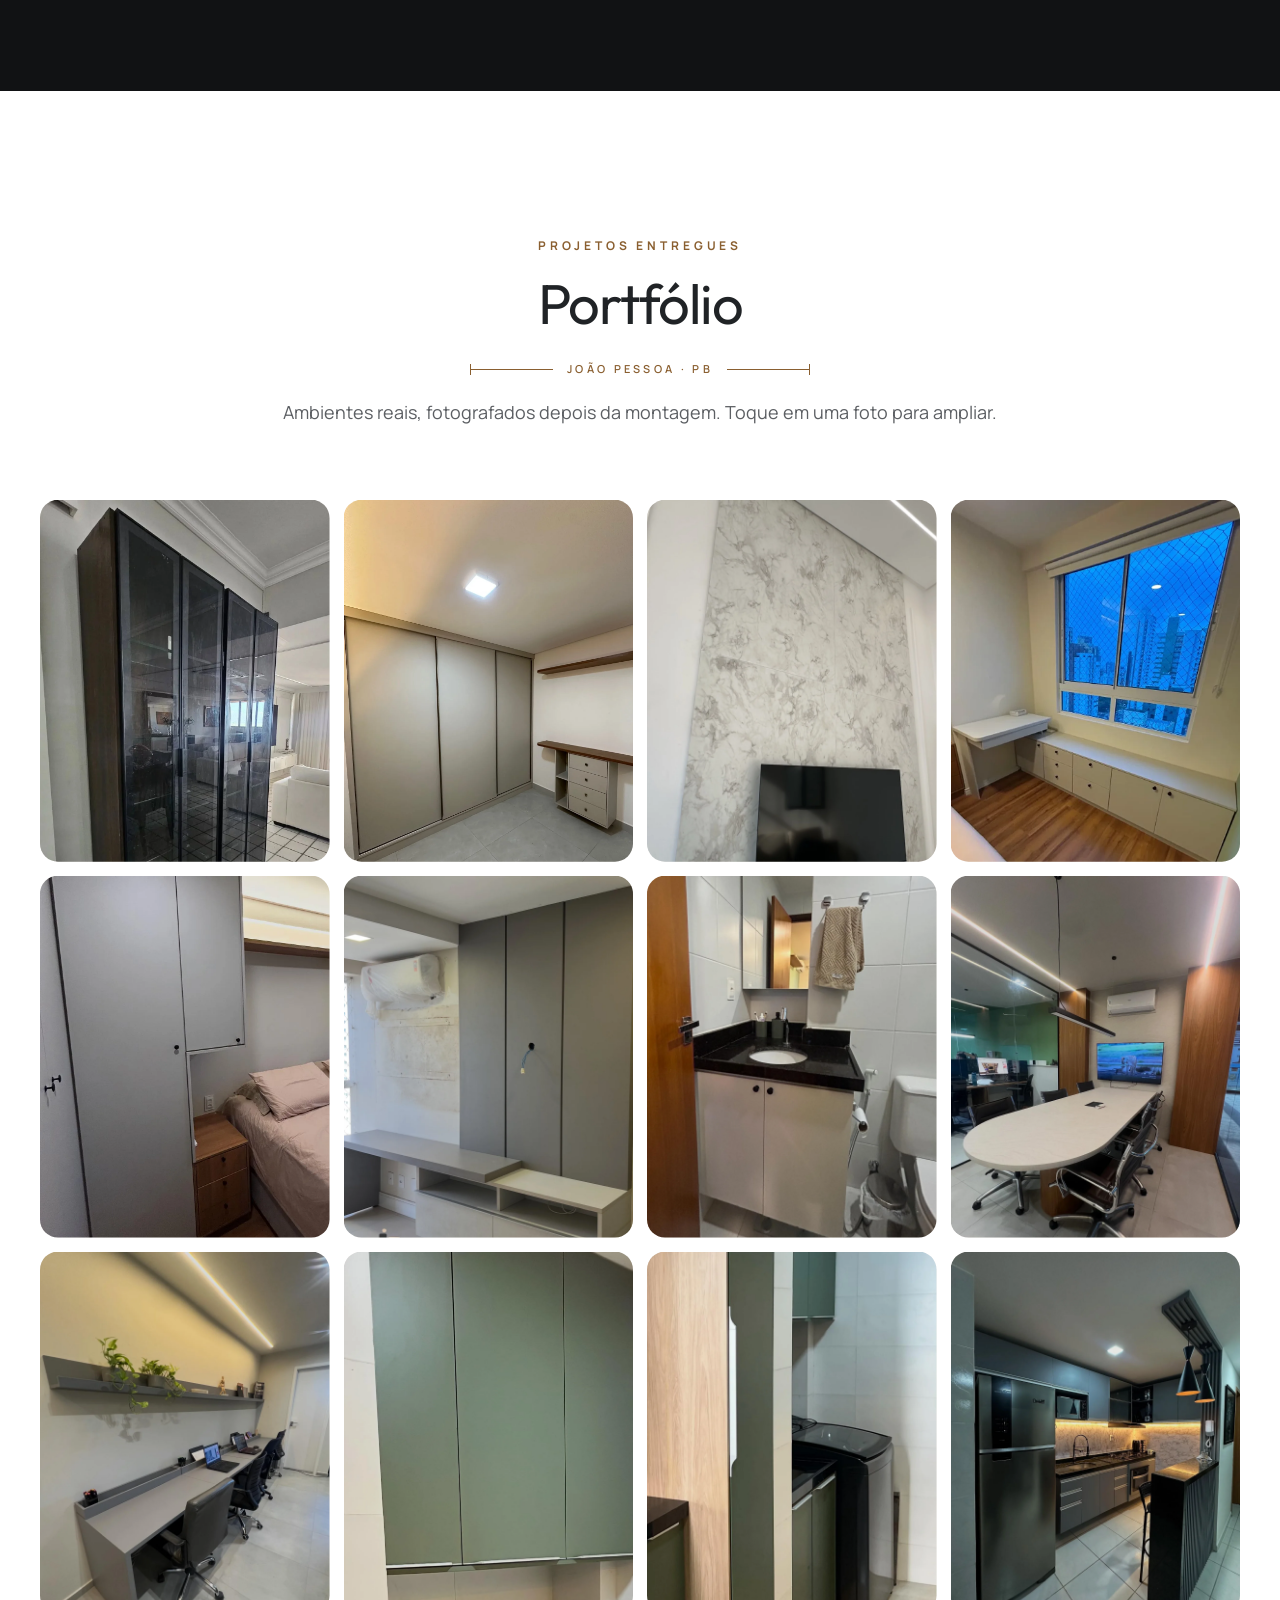
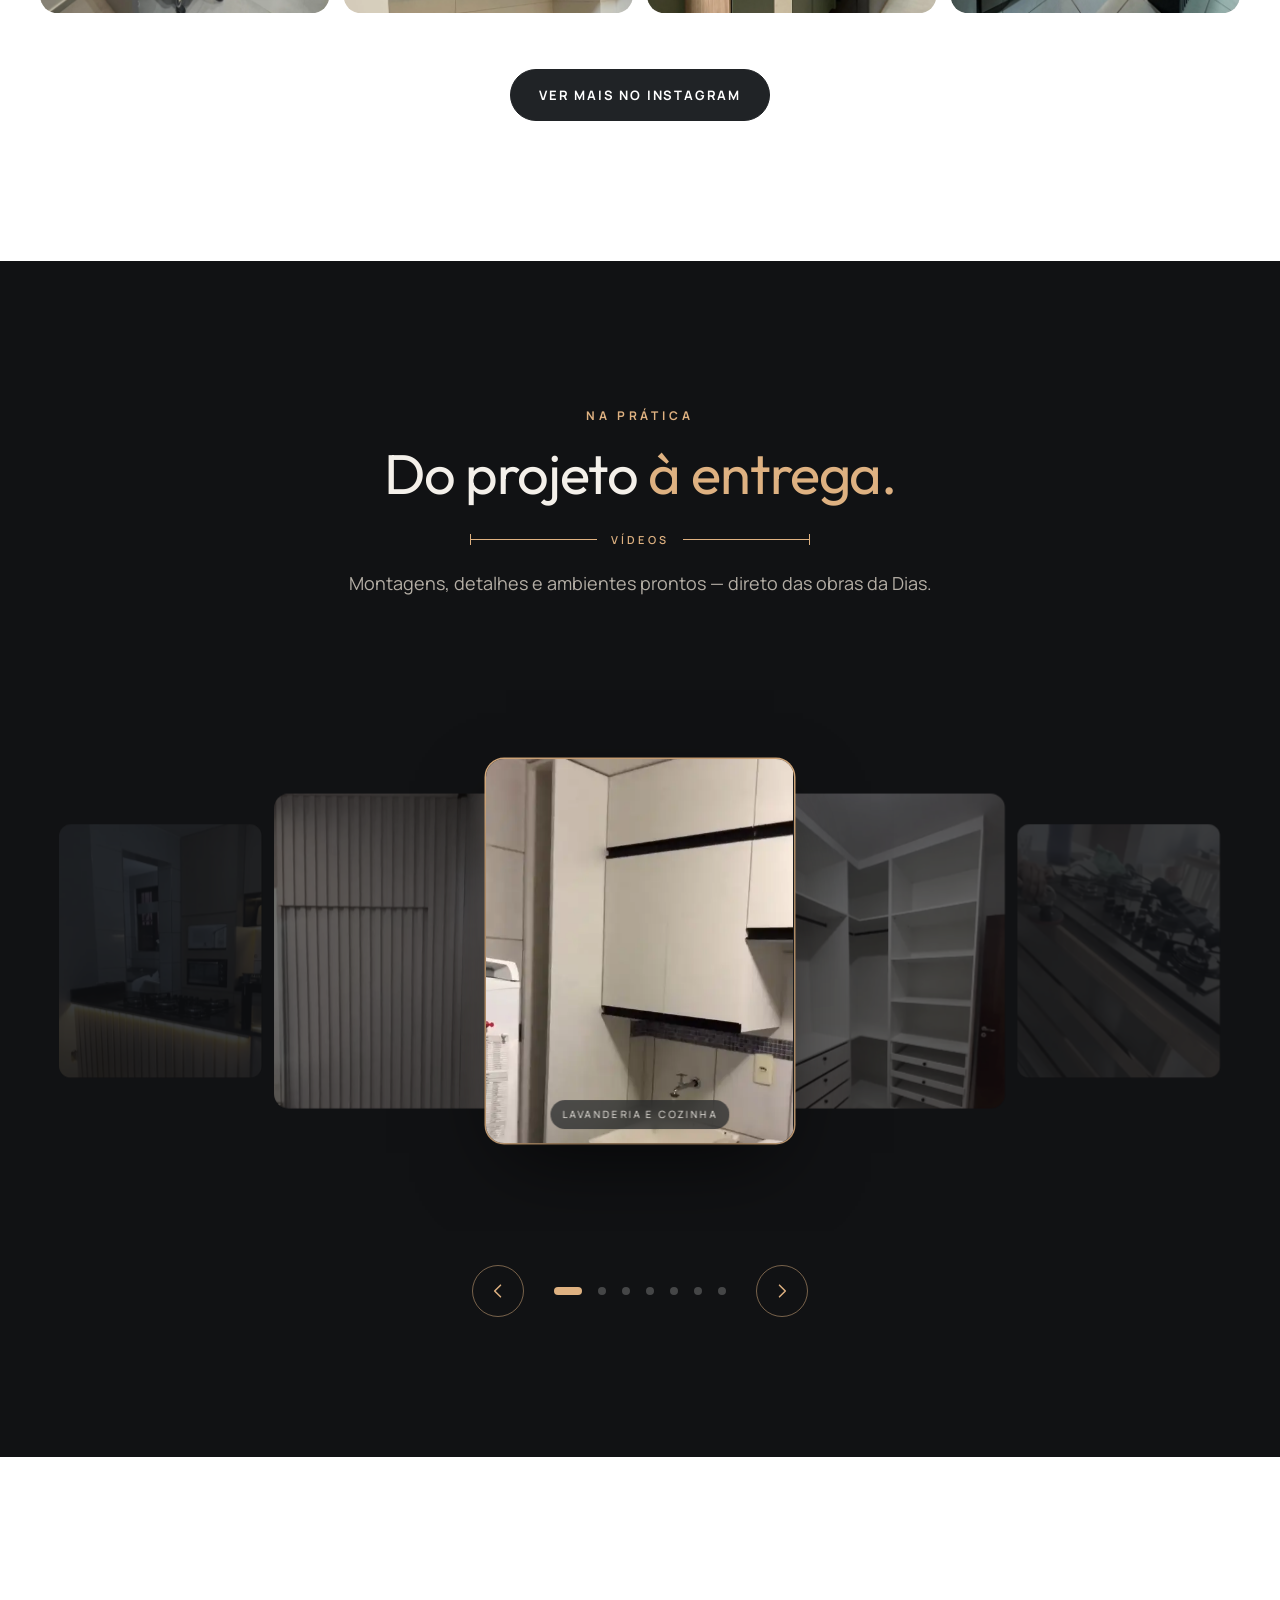
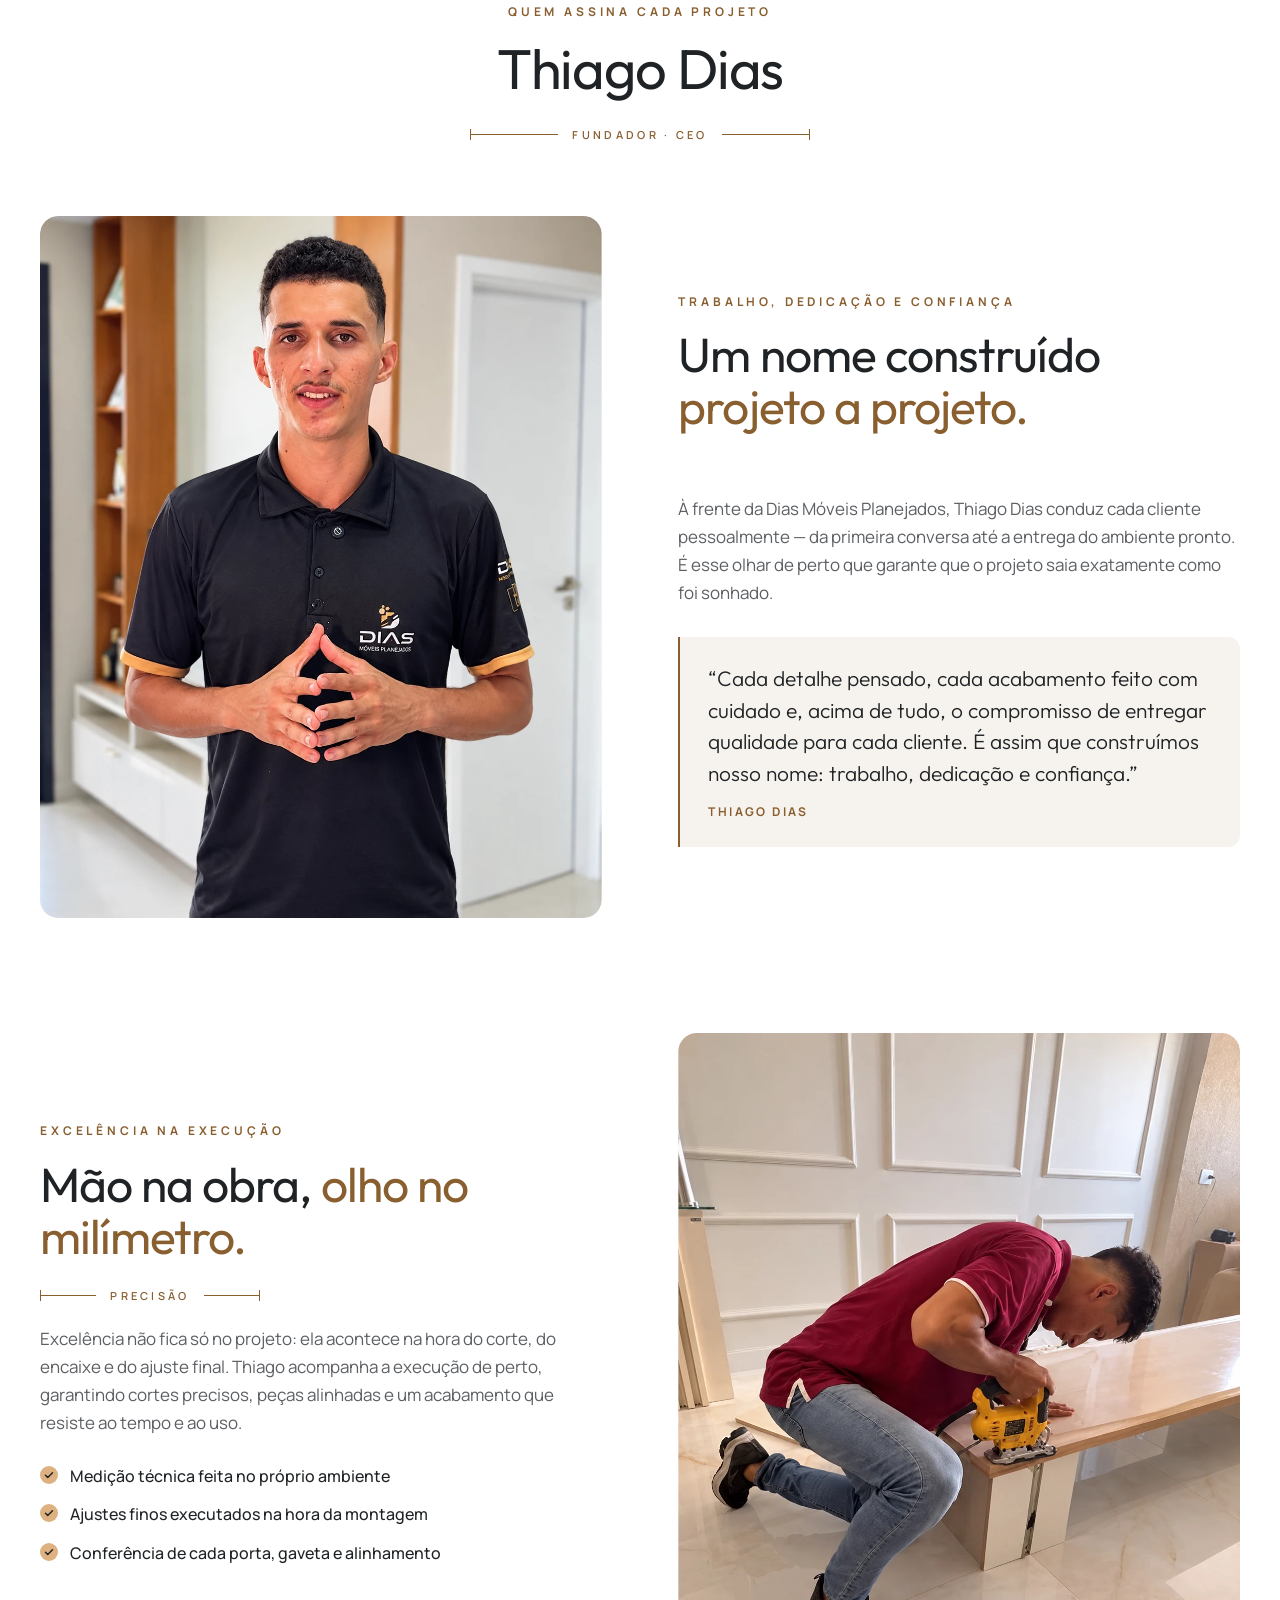
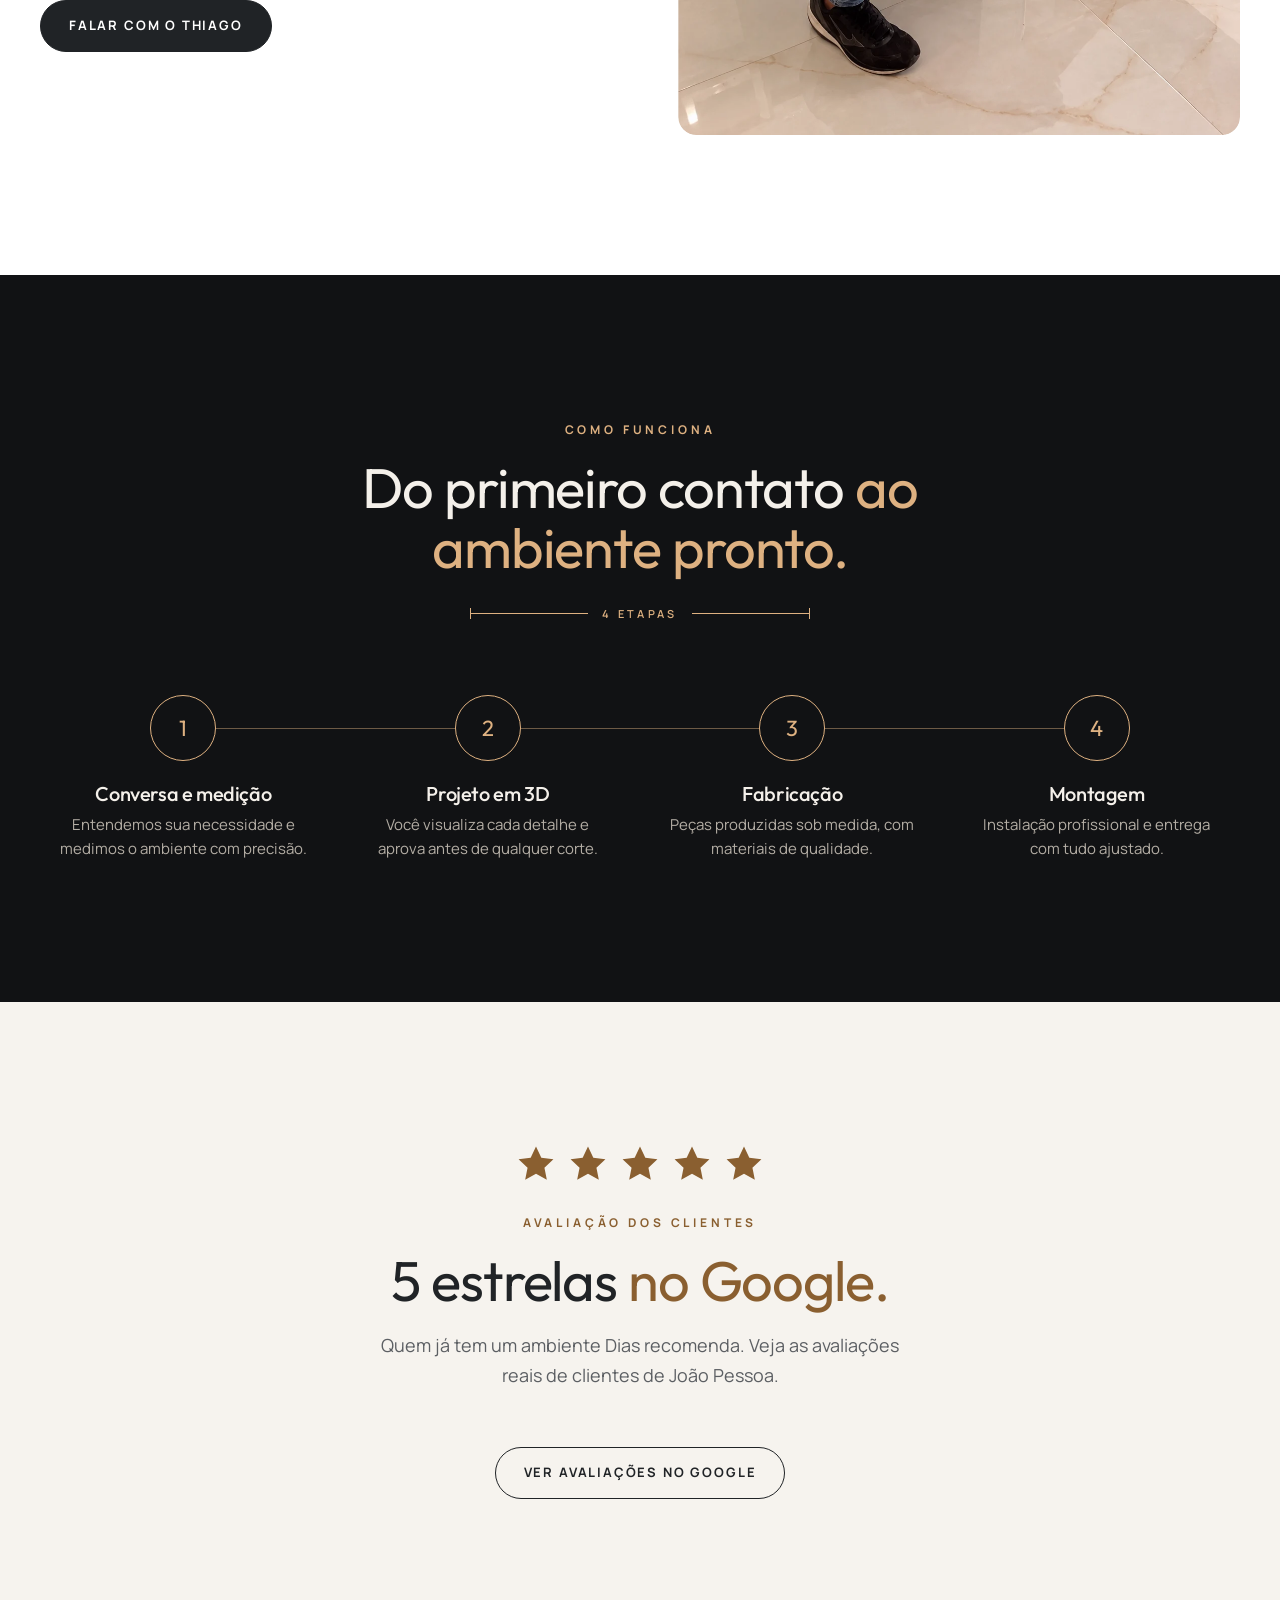
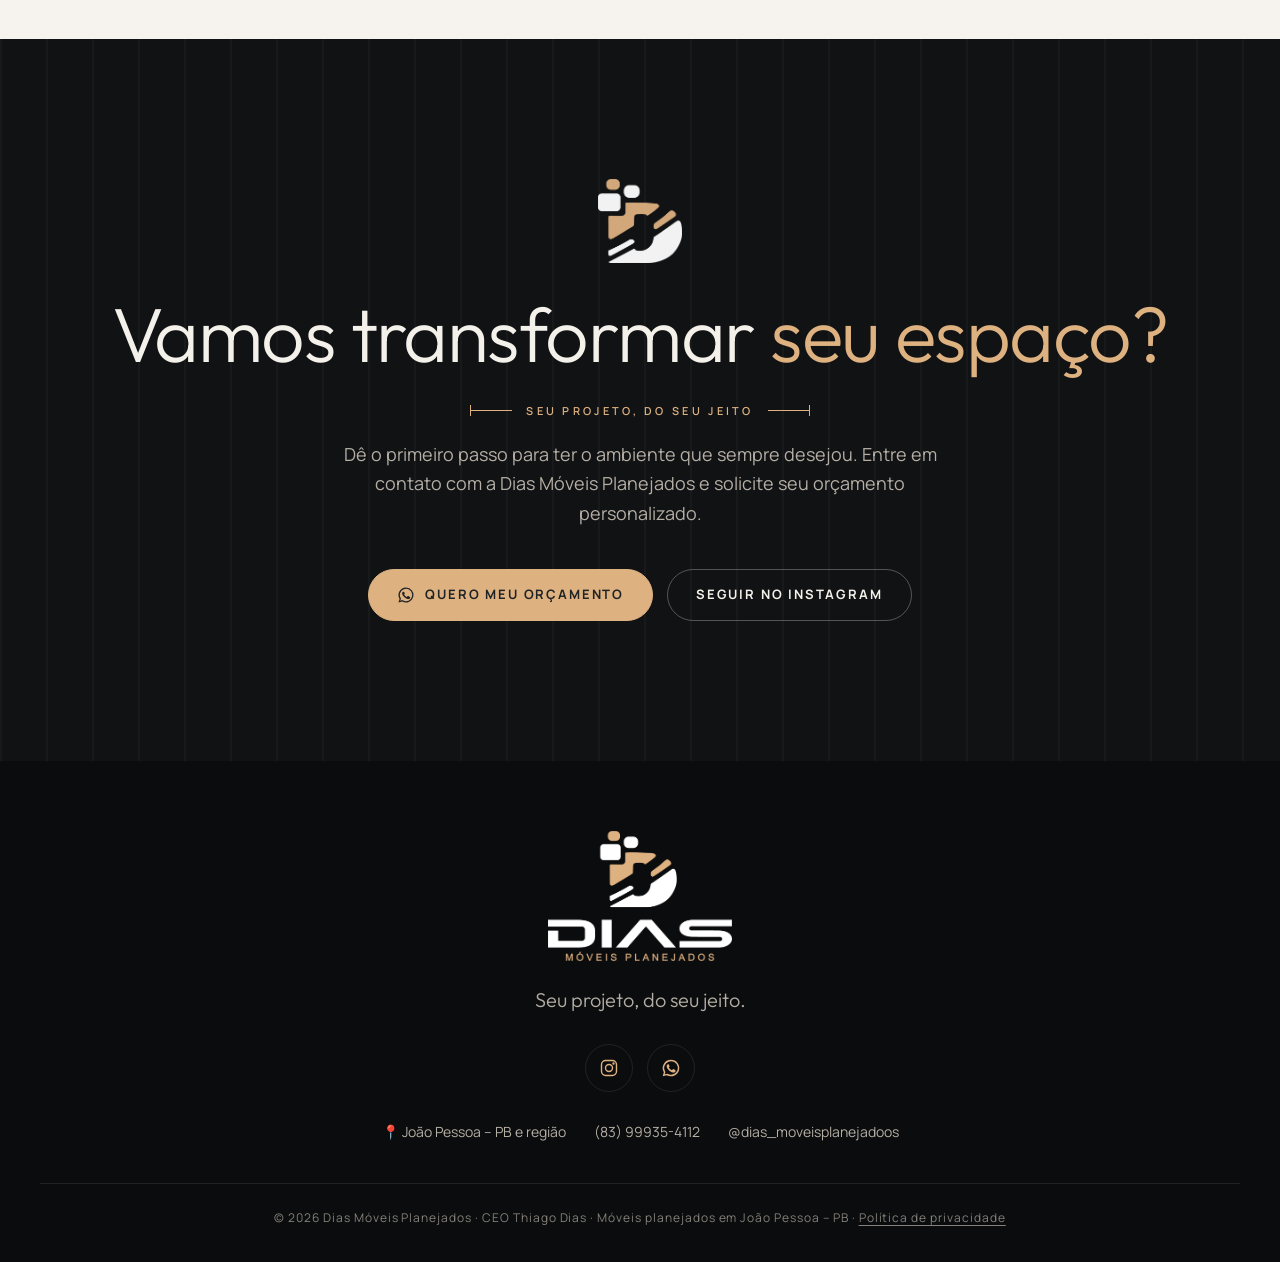
==== commit ddcf04c7: "Seguranca, acessibilidade, SEO e LGPD - CSP estrita sem inline (CSS/JS externos), HSTS, nosniff, X-F" ====
--- a/index.html
+++ b/index.html
@@ -21,348 +21,23 @@
 <meta name="twitter:image" content="https://diasmoveisplanejados.vercel.app/assets/og-capa.jpg">
 <link rel="canonical" href="https://diasmoveisplanejados.vercel.app/">
 <meta property="og:locale" content="pt_BR">
-<link rel="preconnect" href="https://fonts.googleapis.com">
-<link rel="preconnect" href="https://fonts.gstatic.com" crossorigin>
-<link href="https://fonts.googleapis.com/css2?family=Outfit:wght@300;400;500;600&family=Manrope:wght@400;500;600;700&display=swap" rel="stylesheet">
 <script type="application/ld+json">
 {"@context":"https://schema.org","@type":"FurnitureStore","name":"Dias Móveis Planejados","description":"Móveis planejados e sob medida em João Pessoa - PB.","telephone":"+55 83 99935-4112","areaServed":"João Pessoa - PB e região","address":{"@type":"PostalAddress","addressLocality":"João Pessoa","addressRegion":"PB","addressCountry":"BR"},"founder":{"@type":"Person","name":"Thiago Dias"},"sameAs":["https://www.instagram.com/dias_moveisplanejadoos/"]}
 </script>
-<style>
-:root{
-  --ink:#0b0c0d;          /* preto mais fundo (rodapé) */
-  --dark:#111214;         /* preto claro — base */
-  --dark-2:#1a1c1f;       /* cartões no escuro */
-  --line-d:rgba(255,255,255,.09);
-  --sand:#deb181;         /* bege do logo */
-  --sand-2:#ecd2b3;
-  --bronze:#8a5f30;       /* bege escurecido p/ texto em fundo branco (AA) */
-  --paper:#ffffff;
-  --paper-2:#f6f3ee;
-  --line-l:rgba(32,35,38,.12);
-  --t-light:#f4f0ea;
-  --t-light-2:#b4aea5;
-  --t-dark:#202326;
-  --t-dark-2:#5c5f63;
-  --r:18px;
-  --wrap:1200px;
-  --ease:cubic-bezier(.2,.75,.2,1);
-  --head:"Outfit",system-ui,sans-serif;
-  --body:"Manrope",system-ui,sans-serif;
-}
-*{box-sizing:border-box;margin:0;padding:0}
-html{scroll-behavior:smooth;-webkit-text-size-adjust:100%}
-html,body{overflow-x:clip}
-body{background:var(--dark);color:var(--t-light);font-family:var(--body);font-size:16px;line-height:1.65;overflow-x:hidden;-webkit-font-smoothing:antialiased}
-img,video{display:block;max-width:100%}
-a{color:inherit;text-decoration:none}
-button{font:inherit;color:inherit;background:none;border:0;cursor:pointer}
-:focus-visible{outline:2px solid var(--sand);outline-offset:3px;border-radius:6px}
-.wrap{width:min(var(--wrap),100% - 32px);margin-inline:auto}
-.skip{position:absolute;left:-999px;top:8px;background:var(--sand);color:var(--t-dark);padding:8px 14px;border-radius:8px;z-index:200}
-.skip:focus{left:8px}
-
-/* ===== progress ===== */
-.progress{position:fixed;inset:0 0 auto 0;height:2px;z-index:120;background:var(--sand);transform-origin:0 50%;transform:scaleX(0)}
-
-/* ===== header ===== */
-.hdr{position:fixed;inset:0 0 auto 0;z-index:100;transition:background .4s var(--ease),box-shadow .4s,padding .4s;padding:22px 0}
-.hdr.solid{background:rgba(17,18,20,.88);backdrop-filter:blur(14px);-webkit-backdrop-filter:blur(14px);box-shadow:0 1px 0 var(--line-d);padding:12px 0}
-.hdr .wrap{display:grid;grid-template-columns:1fr auto 1fr;align-items:center;gap:20px}
-.hdr .logo img{height:38px;width:auto}
-.nav{display:flex;gap:30px}
-.nav a{font-size:13px;letter-spacing:.14em;text-transform:uppercase;color:var(--t-light-2);position:relative;padding:6px 0;transition:color .3s}
-.nav a::after{content:"";position:absolute;left:50%;right:50%;bottom:0;height:1px;background:var(--sand);transition:left .35s var(--ease),right .35s var(--ease)}
-.nav a:hover,.nav a.on{color:var(--t-light)}
-.nav a:hover::after,.nav a.on::after{left:0;right:0}
-.hdr .cta-s{justify-self:end}
-.burger{display:none;justify-self:end;width:44px;height:44px;border-radius:50%;border:1px solid var(--line-d);position:relative}
-.burger span{position:absolute;left:13px;right:13px;height:1.5px;background:var(--t-light);transition:transform .35s var(--ease),opacity .2s}
-.burger span:nth-child(1){top:17px}.burger span:nth-child(2){top:25px}
-.menu-open .burger span:nth-child(1){transform:translateY(4px) rotate(45deg)}
-.menu-open .burger span:nth-child(2){transform:translateY(-4px) rotate(-45deg)}
-.mnav{position:fixed;inset:0;z-index:90;background:var(--dark);display:flex;flex-direction:column;align-items:center;justify-content:center;gap:22px;opacity:0;visibility:hidden;transition:opacity .4s,visibility .4s}
-.mnav a{font-family:var(--head);font-size:28px;font-weight:300;transform:translateY(16px);opacity:0;transition:transform .5s var(--ease),opacity .5s}
-.menu-open .mnav{opacity:1;visibility:visible}
-.menu-open .mnav a{transform:none;opacity:1}
-.menu-open .mnav a:nth-child(2){transition-delay:.05s}.menu-open .mnav a:nth-child(3){transition-delay:.1s}.menu-open .mnav a:nth-child(4){transition-delay:.15s}.menu-open .mnav a:nth-child(5){transition-delay:.2s}.menu-open .mnav a:nth-child(6){transition-delay:.25s}.menu-open .mnav a:nth-child(7){transition-delay:.3s}
-
-/* ===== buttons (invertem no hover) ===== */
-.btn{display:inline-flex;align-items:center;justify-content:center;gap:10px;min-height:52px;padding:0 28px;border-radius:999px;font-weight:700;font-size:13px;letter-spacing:.14em;text-transform:uppercase;border:1.5px solid var(--sand);transition:background .35s var(--ease),color .35s var(--ease),border-color .35s,transform .35s var(--ease)}
-.btn svg{width:18px;height:18px;flex:none}
-.btn-p{background:var(--sand);color:var(--t-dark)}
-.btn-p:hover{background:transparent;color:var(--sand)}
-.btn-g{background:transparent;color:var(--t-light);border-color:rgba(255,255,255,.28)}
-.btn-g:hover{background:var(--t-light);color:var(--t-dark);border-color:var(--t-light)}
-.light .btn-g{color:var(--t-dark);border-color:var(--t-dark)}
-.light .btn-g:hover{background:var(--t-dark);color:var(--paper)}
-.light .btn-p{background:var(--t-dark);border-color:var(--t-dark);color:var(--paper)}
-.light .btn-p:hover{background:transparent;color:var(--t-dark)}
-.btn:active{transform:scale(.97)}
-.cta-s.btn{min-height:42px;padding:0 20px;font-size:12px}
-
-/* ===== sections ===== */
-section{position:relative;padding:clamp(80px,11vw,140px) 0}
-.light{background:var(--paper);color:var(--t-dark)}
-.light.alt{background:var(--paper-2)}
-.dark{background:var(--dark)}
-.head{text-align:center;max-width:760px;margin:0 auto clamp(44px,6vw,72px)}
-.eyebrow{display:inline-block;font-size:12px;font-weight:700;letter-spacing:.32em;text-transform:uppercase;color:var(--sand);margin-bottom:18px}
-.light .eyebrow{color:var(--bronze)}
-h1,h2,h3{font-family:var(--head);font-weight:400;line-height:1.08;letter-spacing:-.02em}
-h2{font-size:clamp(32px,4.6vw,56px)}
-h2 em,h1 em{font-style:normal;color:var(--sand)}
-.light h2 em{color:var(--bronze)}
-.lead{font-size:clamp(16px,1.5vw,18px);color:var(--t-light-2);margin-top:20px}
-.light .lead{color:var(--t-dark-2)}
-
-/* cota — linha de medida simétrica (assinatura visual) */
-.cota{display:flex;align-items:center;justify-content:center;gap:14px;margin:26px auto 0;width:min(340px,80%);color:var(--sand);font-size:11px;letter-spacing:.3em;text-transform:uppercase}
-.light .cota{color:var(--bronze)}
-.cota i{flex:1;height:1px;background:currentColor;position:relative;transform:scaleX(0);transition:transform 1.1s var(--ease) .2s}
-.cota i:first-child{transform-origin:100% 50%}.cota i:last-child{transform-origin:0 50%}
-.cota i::before{content:"";position:absolute;top:-5px;width:1px;height:11px;background:currentColor}
-.cota i:first-child::before{left:0}.cota i:last-child::before{right:0}
-.cota b{font-weight:600;opacity:0;transition:opacity .6s .5s}
-.in .cota i,.cota.in i{transform:scaleX(1)}
-.in .cota b,.cota.in b{opacity:1}
-
-/* ===== reveal / transições ===== */
-.rv{opacity:0;transform:translateY(34px);transition:opacity 1s var(--ease),transform 1s var(--ease);transition-delay:var(--d,0s)}
-.rv.in{opacity:1;transform:none}
-.split .w{display:inline-block;overflow:hidden;vertical-align:top;padding-bottom:.08em;margin-bottom:-.08em}
-.split .w>span{display:inline-block;transform:translateY(105%);transition:transform 1s var(--ease);transition-delay:calc(var(--i)*55ms + var(--d,0s))}
-.split.in .w>span{transform:none}
-.img-rv{overflow:hidden;clip-path:inset(12% 12% 12% 12% round var(--r));transition:clip-path 1.3s var(--ease);transition-delay:var(--d,0s)}
-.img-rv img,.img-rv video{transform:scale(1.18);transition:transform 1.8s var(--ease);transition-delay:var(--d,0s)}
-.img-rv.in{clip-path:inset(0 0 0 0 round var(--r))}
-.img-rv.in img,.img-rv.in video{transform:scale(1)}
-
-/* ===== HERO ===== */
-.hero{min-height:100svh;padding:140px 0 70px;display:flex;align-items:center;overflow:hidden;background:var(--dark)}
-.hero::before{content:"";position:absolute;inset:0;background:repeating-linear-gradient(90deg,rgba(255,255,255,.028) 0 2px,transparent 2px 46px);mask-image:linear-gradient(180deg,#000,transparent 85%);-webkit-mask-image:linear-gradient(180deg,#000,transparent 85%);pointer-events:none}
-.hero::after{content:"";position:absolute;left:50%;top:-20%;width:900px;height:900px;transform:translateX(-50%);background:radial-gradient(closest-side,rgba(222,177,129,.13),transparent);pointer-events:none}
-.hero .wrap{position:relative;z-index:1;text-align:center}
-.stars{display:inline-flex;align-items:center;gap:10px;padding:8px 16px 8px 12px;border:1px solid var(--line-d);border-radius:999px;font-size:12px;letter-spacing:.16em;text-transform:uppercase;color:var(--t-light-2);transition:border-color .3s,color .3s}
-.stars:hover{border-color:var(--sand);color:var(--t-light)}
-.stars .st{display:flex;gap:2px;color:var(--sand)}
-.stars svg{width:13px;height:13px}
-.hero h1{font-size:clamp(40px,7vw,92px);font-weight:300;margin:26px auto 0;max-width:17ch}
-.hero h1 strong{font-weight:500}
-.hero .lead{max-width:600px;margin-inline:auto}
-.hero .acts{display:flex;justify-content:center;gap:14px;flex-wrap:wrap;margin-top:36px}
-.tri{display:grid;grid-template-columns:1fr 1.25fr 1fr;gap:clamp(12px,2vw,24px);align-items:center;margin-top:clamp(56px,7vw,84px)}
-.tri figure{aspect-ratio:4/5;border-radius:var(--r);overflow:hidden;position:relative;background:var(--dark-2)}
-.tri figure img,.tri figure video{width:100%;height:100%;object-fit:cover}
-.tri .side{transform:translateY(40px)}
-.tri figcaption{position:absolute;left:0;right:0;bottom:0;padding:40px 16px 16px;background:linear-gradient(transparent,rgba(20,22,24,.75));font-size:11px;letter-spacing:.24em;text-transform:uppercase;text-align:center}
-.scroll-hint{display:flex;flex-direction:column;align-items:center;gap:10px;margin-top:56px;font-size:11px;letter-spacing:.3em;text-transform:uppercase;color:var(--t-light-2)}
-.scroll-hint i{width:1px;height:46px;background:linear-gradient(var(--sand),transparent);animation:drop 2.2s var(--ease) infinite;transform-origin:top}
-@keyframes drop{0%{transform:scaleY(0)}50%{transform:scaleY(1)}100%{transform:scaleY(1);opacity:0}}
-
-/* ===== split 50/50 ===== */
-.duo{display:grid;grid-template-columns:1fr 1fr;gap:clamp(32px,6vw,88px);align-items:center}
-.duo figure{aspect-ratio:4/5;border-radius:var(--r);overflow:hidden;background:var(--paper-2)}
-.dark .duo figure{background:var(--dark-2)}
-.duo figure img,.duo figure video{width:100%;height:100%;object-fit:cover}
-.duo .txt h2{font-size:clamp(30px,3.8vw,48px)}
-.duo .txt .cota{margin:24px 0 0;justify-content:flex-start;width:220px}
-.duo .txt p{margin-top:20px;color:var(--t-light-2);font-size:17px}
-.light .duo .txt p{color:var(--t-dark-2)}
-.quote{margin-top:30px;padding:26px 28px;border-left:2px solid var(--sand);background:rgba(222,177,129,.08);border-radius:0 12px 12px 0;font-family:var(--head);font-size:clamp(18px,1.8vw,21px);font-weight:300;line-height:1.5}
-.light .quote{background:var(--paper-2);border-color:var(--bronze);color:var(--t-dark)}
-.quote small{display:block;margin-top:14px;font-family:var(--body);font-size:12px;letter-spacing:.2em;text-transform:uppercase;color:var(--bronze);font-weight:700}
-.dark .quote small{color:var(--sand)}
-.ticks{list-style:none;margin-top:26px;display:grid;gap:12px}
-.ticks li{display:flex;gap:12px;align-items:flex-start;font-weight:500}
-.ticks li::before{content:"";flex:none;width:18px;height:18px;margin-top:3px;border-radius:50%;background:var(--sand) url("data:image/svg+xml,%3Csvg xmlns='http://www.w3.org/2000/svg' viewBox='0 0 24 24' fill='none' stroke='%23202326' stroke-width='3' stroke-linecap='round' stroke-linejoin='round'%3E%3Cpath d='M5 12.5l4.5 4.5L19 7.5'/%3E%3C/svg%3E") center/12px no-repeat}
-.duo .acts{margin-top:34px;display:flex;gap:12px;flex-wrap:wrap}
-
-/* ===== diferenciais ===== */
-.grid3{display:grid;grid-template-columns:repeat(3,1fr);gap:18px}
-.card{padding:36px 30px;border-radius:var(--r);background:var(--dark-2);border:1px solid var(--line-d);text-align:center;transition:transform .5s var(--ease),border-color .4s,background .4s}
-.card:hover{transform:translateY(-6px);border-color:rgba(222,177,129,.45)}
-.card .ico{width:58px;height:58px;margin:0 auto 22px;border-radius:50%;display:grid;place-items:center;border:1px solid rgba(222,177,129,.4);color:var(--sand);transition:background .4s,color .4s}
-.card:hover .ico{background:var(--sand);color:var(--t-dark)}
-.card .ico svg{width:26px;height:26px}
-.card .n{display:block;font-size:11px;letter-spacing:.3em;color:var(--t-light-2);margin-bottom:8px}
-.card h3{font-size:22px;font-weight:500}
-.card p{margin-top:10px;font-size:15px;color:var(--t-light-2)}
-
-/* ===== ambientes ===== */
-.amb{display:grid;grid-template-columns:repeat(3,1fr);gap:18px}
-.amb a{position:relative;aspect-ratio:4/5;border-radius:var(--r);overflow:hidden;display:block;background:var(--paper-2);isolation:isolate}
-.amb img{width:100%;height:100%;object-fit:cover;transition:transform 1.2s var(--ease)}
-.amb a::after{content:"";position:absolute;inset:0;background:linear-gradient(180deg,transparent 45%,rgba(24,26,29,.82));z-index:1;transition:opacity .5s}
-.amb .lb{position:absolute;left:0;right:0;bottom:0;z-index:2;padding:24px;text-align:center;color:var(--t-light)}
-.amb .lb h3{font-size:24px;font-weight:500}
-.amb .lb span{display:inline-flex;align-items:center;gap:8px;margin-top:8px;font-size:11px;letter-spacing:.24em;text-transform:uppercase;color:var(--sand);opacity:0;transform:translateY(8px);transition:opacity .45s,transform .45s var(--ease)}
-.amb a:hover img{transform:scale(1.07)}
-.amb a:hover .lb span,.amb a:focus-visible .lb span{opacity:1;transform:none}
-
-/* ===== motivos (simétrico: 3 | imagem | 3) ===== */
-.mot{display:grid;grid-template-columns:1fr minmax(260px,400px) 1fr;gap:clamp(24px,4vw,56px);align-items:center}
-.mot ol{list-style:none;display:grid;gap:clamp(26px,3.4vw,44px)}
-.mot li{display:grid;gap:6px}
-.mot .l li{text-align:right}
-.mot li .k{font-family:var(--head);font-size:40px;font-weight:300;line-height:1;color:var(--bronze)}
-.mot li h3{font-size:21px;font-weight:500}
-.mot li p{font-size:15px;color:var(--t-dark-2)}
-.mot figure{aspect-ratio:4/5;border-radius:200px 200px var(--r) var(--r);overflow:hidden}
-.mot figure img{width:100%;height:100%;object-fit:cover}
-.mot .img-rv{clip-path:inset(12% 12% 12% 12% round 200px 200px var(--r) var(--r))}
-.mot .img-rv.in{clip-path:inset(0 round 200px 200px var(--r) var(--r))}
-
-/* ===== portfólio ===== */
-.port{display:grid;grid-template-columns:repeat(4,1fr);gap:14px}
-.port button{position:relative;aspect-ratio:4/5;border-radius:14px;overflow:hidden;background:var(--paper-2)}
-.port img{width:100%;height:100%;object-fit:cover;transition:transform 1s var(--ease),filter .6s}
-.port button::after{content:"";position:absolute;inset:0;background:rgba(32,35,38,.35) url("data:image/svg+xml,%3Csvg xmlns='http://www.w3.org/2000/svg' viewBox='0 0 24 24' fill='none' stroke='%23deb181' stroke-width='1.6' stroke-linecap='round'%3E%3Ccircle cx='11' cy='11' r='7'/%3E%3Cpath d='M20 20l-3.5-3.5M11 8v6M8 11h6'/%3E%3C/svg%3E") center/38px no-repeat;opacity:0;transition:opacity .4s}
-.port button:hover img{transform:scale(1.06)}
-.port button:hover::after,.port button:focus-visible::after{opacity:1}
-.center-act{display:flex;justify-content:center;gap:12px;flex-wrap:wrap;margin-top:clamp(40px,5vw,56px)}
-
-/* lightbox */
-.lbx{position:fixed;inset:0;z-index:150;background:rgba(20,22,24,.95);display:grid;place-items:center;opacity:0;visibility:hidden;transition:opacity .4s,visibility .4s;padding:20px}
-.lbx.open{opacity:1;visibility:visible}
-.lbx img{max-height:86svh;max-width:min(92vw,700px);border-radius:14px;transform:scale(.94);transition:transform .5s var(--ease)}
-.lbx.open img{transform:none}
-.lbx .x,.lbx .pv,.lbx .nx{position:absolute;width:52px;height:52px;border-radius:50%;border:1px solid var(--line-d);display:grid;place-items:center;color:var(--t-light);background:rgba(36,39,43,.7);transition:background .3s,color .3s}
-.lbx .x:hover,.lbx .pv:hover,.lbx .nx:hover{background:var(--sand);color:var(--t-dark)}
-.lbx .x{top:20px;right:20px}.lbx .pv{left:20px;top:50%;margin-top:-26px}.lbx .nx{right:20px;top:50%;margin-top:-26px}
-.lbx svg{width:22px;height:22px}
-
-/* ===== carrossel de vídeos ===== */
-.vc{position:relative;overflow:hidden;height:clamp(420px,46vw,560px);touch-action:pan-y;user-select:none}
-.vc .it{position:absolute;left:50%;top:50%;width:clamp(230px,24vw,330px);aspect-ratio:4/5;margin-left:calc(clamp(230px,24vw,330px)/-2);border-radius:var(--r);overflow:hidden;background:var(--dark-2);transition:transform .8s var(--ease),opacity .8s var(--ease),filter .8s,box-shadow .8s;transform:translateY(-50%) translateX(calc(var(--o)*78%)) scale(var(--s));opacity:var(--op);filter:saturate(var(--sat)) brightness(var(--br));z-index:var(--z);cursor:pointer}
-.vc .it video{width:100%;height:100%;object-fit:cover;pointer-events:none}
-.vc .it.act{box-shadow:0 30px 80px -20px rgba(0,0,0,.7),0 0 0 1.5px var(--sand);cursor:default}
-.vc .it .tag{position:absolute;left:50%;bottom:14px;transform:translateX(-50%);padding:6px 12px;border-radius:999px;background:rgba(32,35,38,.7);backdrop-filter:blur(6px);font-size:10px;letter-spacing:.24em;text-transform:uppercase;white-space:nowrap;opacity:0;transition:opacity .5s}
-.vc .it.act .tag{opacity:1}
-.vc-ctrl{display:flex;align-items:center;justify-content:center;gap:22px;margin-top:34px}
-.vc-ctrl .ar{width:52px;height:52px;border-radius:50%;border:1px solid rgba(222,177,129,.5);display:grid;place-items:center;color:var(--sand);transition:background .3s,color .3s}
-.vc-ctrl .ar:hover{background:var(--sand);color:var(--t-dark)}
-.vc-ctrl .ar svg{width:20px;height:20px}
-.dots{display:flex;gap:8px}
-.dots button{width:8px;height:8px;border-radius:99px;background:rgba(255,255,255,.22);transition:width .4s var(--ease),background .4s}
-.dots button.on{width:28px;background:var(--sand)}
-
-/* ===== processo ===== */
-.steps{display:grid;grid-template-columns:repeat(4,1fr);gap:18px;position:relative}
-.steps::before{content:"";position:absolute;left:12.5%;right:12.5%;top:33px;height:1px;background:rgba(222,177,129,.45);transform:scaleX(0);transition:transform 1.6s var(--ease) .3s}
-.steps.in::before{transform:scaleX(1)}
-.step{text-align:center;position:relative}
-.step .b{width:66px;height:66px;margin:0 auto 22px;border-radius:50%;background:var(--dark);border:1px solid var(--sand);display:grid;place-items:center;font-family:var(--head);font-size:22px;color:var(--sand);position:relative;z-index:1}
-.step h3{font-size:20px;font-weight:500}
-.step p{margin-top:8px;font-size:15px;color:var(--t-light-2);max-width:250px;margin-inline:auto}
-
-/* ===== google ===== */
-.g5{text-align:center}
-.g5 .big{display:flex;justify-content:center;gap:8px;color:var(--bronze);margin-bottom:22px}
-.g5 .big svg{width:clamp(30px,4vw,44px);height:clamp(30px,4vw,44px);opacity:0;transform:scale(.4) rotate(-30deg);transition:opacity .5s,transform .7s cubic-bezier(.3,1.6,.5,1)}
-.g5.in .big svg{opacity:1;transform:none}
-.g5.in .big svg:nth-child(2){transition-delay:.1s}.g5.in .big svg:nth-child(3){transition-delay:.2s}.g5.in .big svg:nth-child(4){transition-delay:.3s}.g5.in .big svg:nth-child(5){transition-delay:.4s}
-
-/* ===== CTA final ===== */
-.final{text-align:center;overflow:hidden}
-.final::before{content:"";position:absolute;inset:0;background:repeating-linear-gradient(90deg,rgba(255,255,255,.03) 0 2px,transparent 2px 46px);pointer-events:none}
-.final .sym{width:84px;margin:0 auto 30px;opacity:.95}
-.final h2{font-size:clamp(38px,6vw,78px);font-weight:300}
-.final .lead{max-width:620px;margin-inline:auto}
-.final .acts{display:flex;justify-content:center;gap:14px;flex-wrap:wrap;margin-top:40px}
-
-/* ===== footer ===== */
-footer{background:var(--ink);padding:70px 0 34px;text-align:center}
-footer .lg{height:130px;width:auto;margin:0 auto}
-footer .slogan{margin-top:22px;font-family:var(--head);font-size:20px;font-weight:300;color:var(--t-light-2)}
-footer .soc{display:flex;justify-content:center;gap:14px;margin-top:28px}
-footer .soc a{width:48px;height:48px;border-radius:50%;border:1px solid var(--line-d);display:grid;place-items:center;color:var(--sand);transition:background .3s,color .3s,border-color .3s}
-footer .soc a:hover{background:var(--sand);color:var(--t-dark);border-color:var(--sand)}
-footer .soc svg{width:20px;height:20px}
-footer .meta{display:flex;justify-content:center;gap:10px 28px;flex-wrap:wrap;margin-top:28px;font-size:14px;color:var(--t-light-2)}
-footer .meta a:hover{color:var(--sand)}
-footer .copy{margin-top:40px;padding-top:24px;border-top:1px solid var(--line-d);font-size:12px;letter-spacing:.08em;color:#7d7870}
-
-/* whatsapp flutuante */
-.wpp{position:fixed;right:20px;bottom:calc(20px + env(safe-area-inset-bottom));z-index:95;width:60px;height:60px;border-radius:50%;background:var(--sand);color:var(--t-dark);display:grid;place-items:center;box-shadow:0 14px 34px -8px rgba(0,0,0,.55);transition:transform .4s var(--ease),background .3s;transform:scale(0)}
-.wpp.show{transform:scale(1)}
-.wpp:hover{background:#fff}
-.wpp svg{width:30px;height:30px}
-.wpp::before{content:"";position:absolute;inset:0;border-radius:50%;border:2px solid var(--sand);animation:ring 2.4s ease-out infinite}
-@keyframes ring{0%{transform:scale(1);opacity:.8}100%{transform:scale(1.6);opacity:0}}
-
-
-/* ===== intro do logo ===== */
-.intro{position:fixed;inset:0;z-index:300;background:var(--dark);display:grid;place-items:center;transition:opacity .8s var(--ease),visibility .8s}
-.intro.out{opacity:0;visibility:hidden}
-.intro .lg{position:relative;width:min(720px,88vw);aspect-ratio:1173/295;transition:transform .8s var(--ease)}
-.intro.out .lg{transform:scale(1.06)}
-.intro img{position:absolute;display:block;max-width:none;height:auto}
-.intro .sy{left:0;top:0;width:25.149%;opacity:0;transform:translateX(148.8%) scale(.82);animation:syIn .8s var(--ease) .15s forwards,syMove 1s cubic-bezier(.65,0,.25,1) 1.15s forwards}
-.intro .di{left:29.412%;top:33.22%;width:70.588%;opacity:0;transform:translateX(26%);animation:diIn 1s var(--ease) 1.6s forwards}
-.intro .mv{left:29.923%;top:82.034%;width:56.948%;opacity:0;animation:mvIn 1.3s ease-in-out 2.55s forwards}
-@keyframes syIn{to{opacity:1;transform:translateX(148.8%) scale(1)}}
-@keyframes syMove{from{opacity:1;transform:translateX(148.8%) scale(1)}to{opacity:1;transform:translateX(0) scale(1)}}
-@keyframes diIn{to{opacity:1;transform:none}}
-@keyframes mvIn{to{opacity:1}}
-html.intro-on,html.intro-on body{overflow:hidden}
-.intro .skip-i{position:absolute;bottom:calc(28px + env(safe-area-inset-bottom));left:50%;transform:translateX(-50%);font-size:11px;letter-spacing:.3em;text-transform:uppercase;color:var(--t-light-2);opacity:0;animation:mvIn .6s ease 1.2s forwards}
-@media (prefers-reduced-motion:reduce){.intro .sy,.intro .di,.intro .mv{animation:none!important;opacity:1;transform:none}}
-/* ===== responsivo ===== */
-@media (max-width:1020px){
-  .nav,.hdr .cta-s{display:none}
-  .burger{display:block}
-  .hdr .wrap{grid-template-columns:1fr auto}
-  .grid3,.amb{grid-template-columns:repeat(2,1fr)}
-  .port{grid-template-columns:repeat(3,1fr)}
-  .steps{grid-template-columns:repeat(2,1fr);row-gap:44px}
-  .steps::before{display:none}
-  .mot{grid-template-columns:1fr;max-width:560px;margin-inline:auto}
-  .mot figure{order:-1;max-width:360px;width:100%;margin-inline:auto}
-  .mot .l li,.mot .r li{text-align:center}
-}
-@media (max-width:760px){
-  .duo{grid-template-columns:1fr}
-  .duo.rev figure{order:-1}
-  .duo .txt{text-align:center}
-  .duo .txt .cota{margin-inline:auto}
-  .duo .acts{justify-content:center}
-  .quote{text-align:left}
-  .ticks{width:fit-content;margin-inline:auto;text-align:left}
-  .tri{grid-template-columns:1fr;max-width:340px;margin-inline:auto}
-  .tri .side{display:none}
-  .port{grid-template-columns:repeat(2,1fr);gap:10px}
-  .vc .it{--w:min(66vw,300px);width:var(--w);margin-left:calc(var(--w)/-2)}
-  .vc{height:min(100vw,440px)}
-}
-@media (max-width:560px){
-  .grid3{grid-template-columns:1fr}
-  .amb{grid-template-columns:1fr 1fr;gap:10px}
-  .amb .lb{padding:14px 10px}
-  .amb .lb h3{font-size:17px}
-  .amb .lb span{display:none}
-  .steps{grid-template-columns:1fr}
-  .hero .acts .btn,.final .acts .btn{width:100%}
-  .hdr .logo img{height:30px}
-  footer .lg{height:104px}
-}
-@media (prefers-reduced-motion:reduce){
-  *,*::before,*::after{animation:none!important;transition-duration:.01ms!important;transition-delay:0s!important}
-  .rv,.split .w>span{opacity:1;transform:none}
-  .img-rv{clip-path:none}.img-rv img,.img-rv video{transform:none}
-  html{scroll-behavior:auto}
-}
-</style>
+<link rel="preload" href="assets/fonts/outfit-latin-300-normal.woff2" as="font" type="font/woff2" crossorigin>
+<link rel="preload" href="assets/fonts/manrope-latin-400-normal.woff2" as="font" type="font/woff2" crossorigin>
+<link rel="stylesheet" href="assets/css/site.css">
+<script src="assets/js/intro-flag.js"></script>
 </head>
 <body>
-<div class="intro" id="intro" aria-hidden="true">
-  <div class="lg">
+<div class="intro" id="intro">
+  <div class="lg" aria-hidden="true">
     <img class="sy" src="assets/intro-simbolo.png" alt="" width="295" height="295">
     <img class="di" src="assets/intro-dias.png" alt="" width="828" height="125">
     <img class="mv" src="assets/intro-moveis.png" alt="" width="668" height="42">
   </div>
-  <button class="skip-i" type="button">Pular</button>
+  <button class="skip-i" type="button">Pular abertura</button>
 </div>
-<script>document.documentElement.classList.add('intro-on')</script>
 <a class="skip" href="#inicio">Pular para o conteúdo</a>
 <div class="progress" aria-hidden="true"></div>
 
@@ -376,7 +51,7 @@
       <a href="#videos">Vídeos</a>
       <a href="#thiago">Thiago Dias</a>
     </nav>
-    <a class="btn btn-p cta-s" data-wa="Olá, Dias Móveis! Vim pelo site e quero solicitar um orçamento." href="#">Orçamento</a>
+    <a class="btn btn-p cta-s" data-wa="Olá, Dias Móveis! Vim pelo site e quero solicitar um orçamento." href="https://wa.me/5583999354112?text=Ol%C3%A1%2C%20Dias%20M%C3%B3veis%21%20Vim%20pelo%20site%20e%20quero%20solicitar%20um%20or%C3%A7amento." target="_blank" rel="noopener noreferrer">Orçamento</a>
     <button class="burger" aria-label="Abrir menu" aria-expanded="false"><span></span><span></span></button>
   </div>
 </header>
@@ -394,22 +69,22 @@
 <!-- 01 HERO -->
 <section class="hero" id="inicio">
   <div class="wrap">
-    <a class="stars rv" href="https://www.google.com/search?q=dias+m%C3%B3veis+planejados+jo%C3%A3o+pessoa" target="_blank" rel="noopener">
+    <a class="stars rv" href="https://www.google.com/search?q=dias+m%C3%B3veis+planejados+jo%C3%A3o+pessoa" target="_blank" rel="noopener noreferrer">
       <span class="st" aria-hidden="true"><svg viewBox="0 0 24 24" fill="currentColor"><path d="M12 2.5l2.9 6.1 6.6.8-4.9 4.6 1.3 6.6L12 17.3l-5.9 3.3 1.3-6.6L2.5 9.4l6.6-.8z"/></svg><svg viewBox="0 0 24 24" fill="currentColor"><path d="M12 2.5l2.9 6.1 6.6.8-4.9 4.6 1.3 6.6L12 17.3l-5.9 3.3 1.3-6.6L2.5 9.4l6.6-.8z"/></svg><svg viewBox="0 0 24 24" fill="currentColor"><path d="M12 2.5l2.9 6.1 6.6.8-4.9 4.6 1.3 6.6L12 17.3l-5.9 3.3 1.3-6.6L2.5 9.4l6.6-.8z"/></svg><svg viewBox="0 0 24 24" fill="currentColor"><path d="M12 2.5l2.9 6.1 6.6.8-4.9 4.6 1.3 6.6L12 17.3l-5.9 3.3 1.3-6.6L2.5 9.4l6.6-.8z"/></svg><svg viewBox="0 0 24 24" fill="currentColor"><path d="M12 2.5l2.9 6.1 6.6.8-4.9 4.6 1.3 6.6L12 17.3l-5.9 3.3 1.3-6.6L2.5 9.4l6.6-.8z"/></svg></span>
       5 estrelas no Google
     </a>
     <h1 class="split">Seu espaço. Seu estilo. <strong><em>Móveis feitos sob&nbsp;medida.</em></strong></h1>
-    <p class="lead rv" style="--d:.5s">Projetos exclusivos que unem design, funcionalidade e qualidade para transformar cada ambiente. Móveis planejados em João Pessoa – PB e região.</p>
-    <div class="acts rv" style="--d:.65s">
-      <a class="btn btn-p" data-wa="Olá, Dias Móveis! Vim pelo site e quero solicitar um orçamento." href="#">
+    <p class="lead rv" data-d=".5s">Projetos exclusivos que unem design, funcionalidade e qualidade para transformar cada ambiente. Móveis planejados em João Pessoa – PB e região.</p>
+    <div class="acts rv" data-d=".65s">
+      <a class="btn btn-p" data-wa="Olá, Dias Móveis! Vim pelo site e quero solicitar um orçamento." href="https://wa.me/5583999354112?text=Ol%C3%A1%2C%20Dias%20M%C3%B3veis%21%20Vim%20pelo%20site%20e%20quero%20solicitar%20um%20or%C3%A7amento." target="_blank" rel="noopener noreferrer">
         <svg viewBox="0 0 24 24" fill="currentColor" aria-hidden="true"><path d="M12 2a10 10 0 0 0-8.6 15.1L2 22l5-1.3A10 10 0 1 0 12 2zm0 18.2a8.2 8.2 0 0 1-4.2-1.2l-.3-.2-3 .8.8-2.9-.2-.3A8.2 8.2 0 1 1 12 20.2zm4.5-6.1c-.2-.1-1.5-.7-1.7-.8s-.4-.1-.6.1-.7.8-.8 1-.3.2-.5.1a6.7 6.7 0 0 1-3.3-2.9c-.3-.4.3-.4.7-1.3a.5.5 0 0 0 0-.5l-.8-1.8c-.2-.5-.4-.4-.6-.4h-.5a1 1 0 0 0-.7.3 3 3 0 0 0-.9 2.2 5.2 5.2 0 0 0 1.1 2.7 11.8 11.8 0 0 0 4.5 4c1.7.7 2.3.8 3.2.6a2.7 2.7 0 0 0 1.8-1.2 2.2 2.2 0 0 0 .1-1.3c0-.1-.2-.2-.5-.3z"/></svg>
         Solicite seu orçamento</a>
       <a class="btn btn-g" href="#portfolio">Conheça nossos projetos</a>
     </div>
     <div class="tri">
-      <figure class="side img-rv" style="--d:.35s"><img src="assets/fotos/p21.webp" alt="Cozinha compacta com divisória ripada em madeira iluminada" width="1200" height="1500"><figcaption>Cozinhas</figcaption></figure>
-      <figure class="img-rv" style="--d:.2s"><video src="assets/videos/principal.mp4" poster="assets/videos/principal.webp" autoplay muted loop playsinline preload="auto" aria-label="Vídeo de uma cozinha planejada pela Dias"></video></figure>
-      <figure class="side img-rv" style="--d:.45s"><img src="assets/fotos/p00.webp" alt="Estante ripada em madeira com nichos iluminados" width="1200" height="1500"><figcaption>Salas e painéis</figcaption></figure>
+      <figure class="side img-rv" data-d=".35s"><img src="assets/fotos/p21.webp" alt="Cozinha compacta com divisória ripada em madeira iluminada" width="1200" height="1500"><figcaption>Cozinhas</figcaption></figure>
+      <figure class="img-rv" data-d=".2s"><video src="assets/videos/principal.mp4" poster="assets/videos/principal.webp" autoplay muted loop playsinline preload="auto" aria-label="Vídeo de uma cozinha planejada pela Dias"></video></figure>
+      <figure class="side img-rv" data-d=".45s"><img src="assets/fotos/p00.webp" alt="Estante ripada em madeira com nichos iluminados" width="1200" height="1500"><figcaption>Salas e painéis</figcaption></figure>
     </div>
     <div class="scroll-hint" aria-hidden="true"><i></i>Role</div>
   </div>
@@ -423,8 +98,8 @@
       <span class="eyebrow rv">Dias Móveis Planejados</span>
       <h2 class="split">Cada detalhe pensado para <em>transformar seu ambiente.</em></h2>
       <div class="cota" aria-hidden="true"><i></i><b>sob medida</b><i></i></div>
-      <p class="rv" style="--d:.2s">Na Dias Móveis Planejados, acreditamos que cada ambiente merece um projeto único. Desenvolvemos móveis personalizados que combinam com seu estilo, valorizam seu espaço e tornam sua casa ainda mais especial.</p>
-      <blockquote class="quote rv" style="--d:.3s">Cada detalhe pensado, cada acabamento feito com cuidado e, acima de tudo, o compromisso de entregar qualidade para cada cliente.<small>Seu projeto, do seu jeito.</small></blockquote>
+      <p class="rv" data-d=".2s">Na Dias Móveis Planejados, acreditamos que cada ambiente merece um projeto único. Desenvolvemos móveis personalizados que combinam com seu estilo, valorizam seu espaço e tornam sua casa ainda mais especial.</p>
+      <blockquote class="quote rv" data-d=".3s">Cada detalhe pensado, cada acabamento feito com cuidado e, acima de tudo, o compromisso de entregar qualidade para cada cliente.<small>Seu projeto, do seu jeito.</small></blockquote>
     </div>
   </div>
 </section>
@@ -438,12 +113,12 @@
       <div class="cota" aria-hidden="true"><i></i><b>06</b><i></i></div>
     </div>
     <div class="grid3">
-      <article class="card rv" style="--d:0s"><div class="ico"><svg viewBox="0 0 24 24" fill="none" stroke="currentColor" stroke-width="1.5" stroke-linecap="round" stroke-linejoin="round"><path d="M12 3l8 4.5v9L12 21l-8-4.5v-9z"/><path d="M12 12l8-4.5M12 12v9M12 12L4 7.5"/></svg></div><span class="n">01</span><h3>Projetos personalizados</h3><p>Desenhados a partir da sua rotina, do seu gosto e das medidas reais do ambiente.</p></article>
-      <article class="card rv" style="--d:.08s"><div class="ico"><svg viewBox="0 0 24 24" fill="none" stroke="currentColor" stroke-width="1.5" stroke-linecap="round" stroke-linejoin="round"><path d="M3 17l14-14 4 4-14 14H3z"/><path d="M14 6l4 4M7 13l1.5 1.5M10 10l1.5 1.5"/></svg></div><span class="n">02</span><h3>Fabricação sob medida</h3><p>Cada peça produzida no tamanho exato, sem sobras, sem improvisos.</p></article>
-      <article class="card rv" style="--d:.16s"><div class="ico"><svg viewBox="0 0 24 24" fill="none" stroke="currentColor" stroke-width="1.5" stroke-linecap="round" stroke-linejoin="round"><rect x="3" y="4" width="18" height="16" rx="2"/><path d="M3 9h18M8 4v16"/></svg></div><span class="n">03</span><h3>Qualidade nos materiais</h3><p>Chapas, ferragens e acabamentos escolhidos para durar no uso do dia a dia.</p></article>
-      <article class="card rv" style="--d:.24s"><div class="ico"><svg viewBox="0 0 24 24" fill="none" stroke="currentColor" stroke-width="1.5" stroke-linecap="round" stroke-linejoin="round"><path d="M12 3l2.6 5.4 5.9.8-4.3 4.1 1 5.8L12 16.4 6.8 19.1l1-5.8L3.5 9.2l5.9-.8z"/></svg></div><span class="n">04</span><h3>Acabamento cuidadoso</h3><p>Fitas, encaixes e alinhamentos revisados até ficarem impecáveis.</p></article>
-      <article class="card rv" style="--d:.32s"><div class="ico"><svg viewBox="0 0 24 24" fill="none" stroke="currentColor" stroke-width="1.5" stroke-linecap="round" stroke-linejoin="round"><path d="M4 4h16v16H4z"/><path d="M4 12h8V4M12 12v8M12 12h8"/></svg></div><span class="n">05</span><h3>Aproveitamento inteligente</h3><p>Cantos, alturas e nichos pensados para ganhar espaço de verdade.</p></article>
-      <article class="card rv" style="--d:.4s"><div class="ico"><svg viewBox="0 0 24 24" fill="none" stroke="currentColor" stroke-width="1.5" stroke-linecap="round" stroke-linejoin="round"><path d="M14.7 6.3a4 4 0 0 0-5.4 5.4L3 18l3 3 6.3-6.3a4 4 0 0 0 5.4-5.4l-2.5 2.5-2.4-.6-.6-2.4z"/></svg></div><span class="n">06</span><h3>Montagem profissional</h3><p>Equipe própria, instalação limpa e ajuste fino em cada porta e gaveta.</p></article>
+      <article class="card rv" data-d="0s"><div class="ico"><svg viewBox="0 0 24 24" fill="none" stroke="currentColor" stroke-width="1.5" stroke-linecap="round" stroke-linejoin="round"><path d="M12 3l8 4.5v9L12 21l-8-4.5v-9z"/><path d="M12 12l8-4.5M12 12v9M12 12L4 7.5"/></svg></div><span class="n">01</span><h3>Projetos personalizados</h3><p>Desenhados a partir da sua rotina, do seu gosto e das medidas reais do ambiente.</p></article>
+      <article class="card rv" data-d=".08s"><div class="ico"><svg viewBox="0 0 24 24" fill="none" stroke="currentColor" stroke-width="1.5" stroke-linecap="round" stroke-linejoin="round"><path d="M3 17l14-14 4 4-14 14H3z"/><path d="M14 6l4 4M7 13l1.5 1.5M10 10l1.5 1.5"/></svg></div><span class="n">02</span><h3>Fabricação sob medida</h3><p>Cada peça produzida no tamanho exato, sem sobras, sem improvisos.</p></article>
+      <article class="card rv" data-d=".16s"><div class="ico"><svg viewBox="0 0 24 24" fill="none" stroke="currentColor" stroke-width="1.5" stroke-linecap="round" stroke-linejoin="round"><rect x="3" y="4" width="18" height="16" rx="2"/><path d="M3 9h18M8 4v16"/></svg></div><span class="n">03</span><h3>Qualidade nos materiais</h3><p>Chapas, ferragens e acabamentos escolhidos para durar no uso do dia a dia.</p></article>
+      <article class="card rv" data-d=".24s"><div class="ico"><svg viewBox="0 0 24 24" fill="none" stroke="currentColor" stroke-width="1.5" stroke-linecap="round" stroke-linejoin="round"><path d="M12 3l2.6 5.4 5.9.8-4.3 4.1 1 5.8L12 16.4 6.8 19.1l1-5.8L3.5 9.2l5.9-.8z"/></svg></div><span class="n">04</span><h3>Acabamento cuidadoso</h3><p>Fitas, encaixes e alinhamentos revisados até ficarem impecáveis.</p></article>
+      <article class="card rv" data-d=".32s"><div class="ico"><svg viewBox="0 0 24 24" fill="none" stroke="currentColor" stroke-width="1.5" stroke-linecap="round" stroke-linejoin="round"><path d="M4 4h16v16H4z"/><path d="M4 12h8V4M12 12v8M12 12h8"/></svg></div><span class="n">05</span><h3>Aproveitamento inteligente</h3><p>Cantos, alturas e nichos pensados para ganhar espaço de verdade.</p></article>
+      <article class="card rv" data-d=".4s"><div class="ico"><svg viewBox="0 0 24 24" fill="none" stroke="currentColor" stroke-width="1.5" stroke-linecap="round" stroke-linejoin="round"><path d="M14.7 6.3a4 4 0 0 0-5.4 5.4L3 18l3 3 6.3-6.3a4 4 0 0 0 5.4-5.4l-2.5 2.5-2.4-.6-.6-2.4z"/></svg></div><span class="n">06</span><h3>Montagem profissional</h3><p>Equipe própria, instalação limpa e ajuste fino em cada porta e gaveta.</p></article>
     </div>
   </div>
 </section>
@@ -457,12 +132,12 @@
       <div class="cota" aria-hidden="true"><i></i><b>residencial · comercial</b><i></i></div>
     </div>
     <div class="amb">
-      <a class="img-rv" style="--d:0s" data-wa="Olá! Quero um orçamento para cozinha planejada." href="#"><img src="assets/fotos/p22.webp" alt="Cozinha planejada com bancada americana em madeira e pendentes" loading="lazy" width="1200" height="1500"><div class="lb"><h3>Cozinhas planejadas</h3><span>Quero a minha →</span></div></a>
-      <a class="img-rv" style="--d:.1s" data-wa="Olá! Quero um orçamento para quarto / guarda-roupa planejado." href="#"><img src="assets/fotos/p07.webp" alt="Guarda-roupa de canto planejado com estante em madeira" loading="lazy" width="1200" height="1500"><div class="lb"><h3>Quartos e guarda-roupas</h3><span>Quero o meu →</span></div></a>
-      <a class="img-rv" style="--d:.2s" data-wa="Olá! Quero um orçamento para sala / painel planejado." href="#"><img src="assets/fotos/p24.webp" alt="Painel de TV com ripado em madeira e rack suspenso" loading="lazy" width="1200" height="1500"><div class="lb"><h3>Salas e painéis</h3><span>Quero o meu →</span></div></a>
-      <a class="img-rv" style="--d:0s" data-wa="Olá! Quero um orçamento para banheiro planejado." href="#"><img src="assets/fotos/p18.webp" alt="Gabinete de banheiro planejado com bancada preta e cuba" loading="lazy" width="1019" height="1273"><div class="lb"><h3>Banheiros</h3><span>Quero o meu →</span></div></a>
-      <a class="img-rv" style="--d:.1s" data-wa="Olá! Quero um orçamento para escritório planejado." href="#"><img src="assets/fotos/p03.webp" alt="Escritório com bancada contínua de trabalho e prateleira" loading="lazy" width="1200" height="1500"><div class="lb"><h3>Escritórios</h3><span>Quero o meu →</span></div></a>
-      <a class="img-rv" style="--d:.2s" data-wa="Olá! Quero um orçamento para ambiente comercial." href="#"><img src="assets/fotos/p02.webp" alt="Sala de reunião com mesa planejada e painéis em madeira" loading="lazy" width="1200" height="1500"><div class="lb"><h3>Ambientes comerciais</h3><span>Quero o meu →</span></div></a>
+      <a class="img-rv" data-d="0s" data-wa="Olá! Quero um orçamento para cozinha planejada." href="https://wa.me/5583999354112?text=Ol%C3%A1%21%20Quero%20um%20or%C3%A7amento%20para%20cozinha%20planejada." target="_blank" rel="noopener noreferrer"><img src="assets/fotos/p22.webp" alt="Cozinha planejada com bancada americana em madeira e pendentes" loading="lazy" width="1200" height="1500"><div class="lb"><h3>Cozinhas planejadas</h3><span>Quero a minha →</span></div></a>
+      <a class="img-rv" data-d=".1s" data-wa="Olá! Quero um orçamento para quarto / guarda-roupa planejado." href="https://wa.me/5583999354112?text=Ol%C3%A1%21%20Quero%20um%20or%C3%A7amento%20para%20quarto%20/%20guarda-roupa%20planejado." target="_blank" rel="noopener noreferrer"><img src="assets/fotos/p07.webp" alt="Guarda-roupa de canto planejado com estante em madeira" loading="lazy" width="1200" height="1500"><div class="lb"><h3>Quartos e guarda-roupas</h3><span>Quero o meu →</span></div></a>
+      <a class="img-rv" data-d=".2s" data-wa="Olá! Quero um orçamento para sala / painel planejado." href="https://wa.me/5583999354112?text=Ol%C3%A1%21%20Quero%20um%20or%C3%A7amento%20para%20sala%20/%20painel%20planejado." target="_blank" rel="noopener noreferrer"><img src="assets/fotos/p24.webp" alt="Painel de TV com ripado em madeira e rack suspenso" loading="lazy" width="1200" height="1500"><div class="lb"><h3>Salas e painéis</h3><span>Quero o meu →</span></div></a>
+      <a class="img-rv" data-d="0s" data-wa="Olá! Quero um orçamento para banheiro planejado." href="https://wa.me/5583999354112?text=Ol%C3%A1%21%20Quero%20um%20or%C3%A7amento%20para%20banheiro%20planejado." target="_blank" rel="noopener noreferrer"><img src="assets/fotos/p18.webp" alt="Gabinete de banheiro planejado com bancada preta e cuba" loading="lazy" width="1019" height="1273"><div class="lb"><h3>Banheiros</h3><span>Quero o meu →</span></div></a>
+      <a class="img-rv" data-d=".1s" data-wa="Olá! Quero um orçamento para escritório planejado." href="https://wa.me/5583999354112?text=Ol%C3%A1%21%20Quero%20um%20or%C3%A7amento%20para%20escrit%C3%B3rio%20planejado." target="_blank" rel="noopener noreferrer"><img src="assets/fotos/p03.webp" alt="Escritório com bancada contínua de trabalho e prateleira" loading="lazy" width="1200" height="1500"><div class="lb"><h3>Escritórios</h3><span>Quero o meu →</span></div></a>
+      <a class="img-rv" data-d=".2s" data-wa="Olá! Quero um orçamento para ambiente comercial." href="https://wa.me/5583999354112?text=Ol%C3%A1%21%20Quero%20um%20or%C3%A7amento%20para%20ambiente%20comercial." target="_blank" rel="noopener noreferrer"><img src="assets/fotos/p02.webp" alt="Sala de reunião com mesa planejada e painéis em madeira" loading="lazy" width="1200" height="1500"><div class="lb"><h3>Ambientes comerciais</h3><span>Quero o meu →</span></div></a>
     </div>
   </div>
 </section>
@@ -475,9 +150,9 @@
       <span class="eyebrow rv">Qualidade</span>
       <h2 class="split">Beleza que encanta. <em>Qualidade que faz a diferença.</em></h2>
       <div class="cota" aria-hidden="true"><i></i><b>acabamento</b><i></i></div>
-      <p class="rv" style="--d:.2s">Cada projeto é desenvolvido com atenção aos detalhes, buscando unir durabilidade, estética e funcionalidade em cada peça. Nosso compromisso é entregar ambientes que superem expectativas.</p>
-      <ul class="ticks rv" style="--d:.3s"><li>Iluminação em LED integrada ao projeto</li><li>Ferragens e puxadores escolhidos com você</li><li>Alinhamento e acabamento revisados na entrega</li></ul>
-      <div class="acts rv" style="--d:.4s"><a class="btn btn-p" data-wa="Olá, Dias Móveis! Quero um projeto com esse padrão de acabamento." href="#">Quero esse padrão</a></div>
+      <p class="rv" data-d=".2s">Cada projeto é desenvolvido com atenção aos detalhes, buscando unir durabilidade, estética e funcionalidade em cada peça. Nosso compromisso é entregar ambientes que superem expectativas.</p>
+      <ul class="ticks rv" data-d=".3s"><li>Iluminação em LED integrada ao projeto</li><li>Ferragens e puxadores escolhidos com você</li><li>Alinhamento e acabamento revisados na entrega</li></ul>
+      <div class="acts rv" data-d=".4s"><a class="btn btn-p" data-wa="Olá, Dias Móveis! Quero um projeto com esse padrão de acabamento." href="https://wa.me/5583999354112?text=Ol%C3%A1%2C%20Dias%20M%C3%B3veis%21%20Quero%20um%20projeto%20com%20esse%20padr%C3%A3o%20de%20acabamento." target="_blank" rel="noopener noreferrer">Quero esse padrão</a></div>
     </div>
   </div>
 </section>
@@ -493,14 +168,14 @@
     <div class="mot">
       <ol class="l">
         <li class="rv"><span class="k">01</span><h3>Economia de espaço</h3><p>Cada centímetro vira armazenamento útil.</p></li>
-        <li class="rv" style="--d:.1s"><span class="k">02</span><h3>Padronização dos móveis</h3><p>Cores, linhas e acabamentos conversando entre si.</p></li>
-        <li class="rv" style="--d:.2s"><span class="k">03</span><h3>Design de móveis exclusivos</h3><p>Peças que só existem na sua casa.</p></li>
+        <li class="rv" data-d=".1s"><span class="k">02</span><h3>Padronização dos móveis</h3><p>Cores, linhas e acabamentos conversando entre si.</p></li>
+        <li class="rv" data-d=".2s"><span class="k">03</span><h3>Design de móveis exclusivos</h3><p>Peças que só existem na sua casa.</p></li>
       </ol>
       <figure class="img-rv"><img src="assets/fotos/p12.webp" alt="Cozinha planejada verde com armários superiores amadeirados e LED" loading="lazy" width="1200" height="1500"></figure>
       <ol class="r">
         <li class="rv"><span class="k">04</span><h3>Projetos de móveis em 3D</h3><p>Você vê o ambiente pronto antes de fabricar.</p></li>
-        <li class="rv" style="--d:.1s"><span class="k">05</span><h3>Para integrar ambientes</h3><p>Cozinha, sala e lavanderia em harmonia.</p></li>
-        <li class="rv" style="--d:.2s"><span class="k">06</span><h3>Otimizar espaços pequenos</h3><p>Apartamentos compactos com tudo no lugar.</p></li>
+        <li class="rv" data-d=".1s"><span class="k">05</span><h3>Para integrar ambientes</h3><p>Cozinha, sala e lavanderia em harmonia.</p></li>
+        <li class="rv" data-d=".2s"><span class="k">06</span><h3>Otimizar espaços pequenos</h3><p>Apartamentos compactos com tudo no lugar.</p></li>
       </ol>
     </div>
   </div>
@@ -513,9 +188,9 @@
       <span class="eyebrow rv">Personalização</span>
       <h2 class="split">Seu estilo, suas escolhas, <em>seu projeto.</em></h2>
       <div class="cota" aria-hidden="true"><i></i><b>do seu jeito</b><i></i></div>
-      <p class="rv" style="--d:.2s">Nada de soluções genéricas. Cada móvel é planejado de acordo com suas preferências, necessidades e dimensões do ambiente.</p>
-      <ul class="ticks rv" style="--d:.3s"><li>Você escolhe cores, texturas e padrões de madeira</li><li>Nichos, gavetas e divisões no tamanho da sua rotina</li><li>Projeto em 3D para aprovar antes da fabricação</li></ul>
-      <div class="acts rv" style="--d:.4s"><a class="btn btn-p" data-wa="Olá, Dias Móveis! Quero montar um projeto personalizado." href="#">Montar meu projeto</a></div>
+      <p class="rv" data-d=".2s">Nada de soluções genéricas. Cada móvel é planejado de acordo com suas preferências, necessidades e dimensões do ambiente.</p>
+      <ul class="ticks rv" data-d=".3s"><li>Você escolhe cores, texturas e padrões de madeira</li><li>Nichos, gavetas e divisões no tamanho da sua rotina</li><li>Projeto em 3D para aprovar antes da fabricação</li></ul>
+      <div class="acts rv" data-d=".4s"><a class="btn btn-p" data-wa="Olá, Dias Móveis! Quero montar um projeto personalizado." href="https://wa.me/5583999354112?text=Ol%C3%A1%2C%20Dias%20M%C3%B3veis%21%20Quero%20montar%20um%20projeto%20personalizado." target="_blank" rel="noopener noreferrer">Montar meu projeto</a></div>
     </div>
     <figure class="img-rv"><img src="assets/fotos/p16.webp" alt="Estante planejada com nichos assimétricos e portas basculantes" loading="lazy" width="1200" height="1500"></figure>
   </div>
@@ -528,23 +203,23 @@
       <span class="eyebrow rv">Projetos entregues</span>
       <h2 class="split">Portfólio</h2>
       <div class="cota" aria-hidden="true"><i></i><b>João Pessoa · PB</b><i></i></div>
-      <p class="lead rv" style="--d:.2s">Ambientes reais, fotografados depois da montagem. Toque em uma foto para ampliar.</p>
+      <p class="lead rv" data-d=".2s">Ambientes reais, fotografados depois da montagem. Toque em uma foto para ampliar.</p>
     </div>
     <div class="port">
-      <button class="img-rv" style="--d:0s"><img src="assets/fotos/p13.webp" alt="Cristaleira com portas de vidro fumê" loading="lazy"></button>
-      <button class="img-rv" style="--d:.06s"><img src="assets/fotos/p17.webp" alt="Guarda-roupa de portas de correr e penteadeira suspensa" loading="lazy"></button>
-      <button class="img-rv" style="--d:.12s"><img src="assets/fotos/p19.webp" alt="Painel marmorizado de pé-direito duplo para TV" loading="lazy"></button>
-      <button class="img-rv" style="--d:.18s"><img src="assets/fotos/p08.webp" alt="Quarto com bancada sob a janela e gaveteiro" loading="lazy"></button>
-      <button class="img-rv" style="--d:0s"><img src="assets/fotos/p09.webp" alt="Quarto de casal com guarda-roupa e cabeceira iluminada" loading="lazy"></button>
-      <button class="img-rv" style="--d:.06s"><img src="assets/fotos/p14.webp" alt="Painel grafite com escrivaninha e rack" loading="lazy"></button>
-      <button class="img-rv" style="--d:.12s"><img src="assets/fotos/p06.webp" alt="Banheiro com gabinete branco e bancada em granito" loading="lazy"></button>
-      <button class="img-rv" style="--d:.18s"><img src="assets/fotos/p04.webp" alt="Sala de reunião corporativa com mesa e colunas em madeira" loading="lazy"></button>
-      <button class="img-rv" style="--d:0s"><img src="assets/fotos/p05.webp" alt="Bancada de trabalho contínua com prateleira longa" loading="lazy"></button>
-      <button class="img-rv" style="--d:.06s"><img src="assets/fotos/p11.webp" alt="Lavanderia planejada com armários verdes" loading="lazy"></button>
-      <button class="img-rv" style="--d:.12s"><img src="assets/fotos/p10.webp" alt="Coluna amadeirada integrando cozinha e lavanderia verde" loading="lazy"></button>
-      <button class="img-rv" style="--d:.18s"><img src="assets/fotos/p01.webp" alt="Cozinha grafite com LED sob os armários e bancada americana" loading="lazy"></button>
-    </div>
-    <div class="center-act rv"><a class="btn btn-p" href="https://www.instagram.com/dias_moveisplanejadoos/" target="_blank" rel="noopener">Ver mais no Instagram</a></div>
+      <button class="img-rv" data-d="0s"><img src="assets/fotos/p13.webp" alt="Cristaleira com portas de vidro fumê" loading="lazy"></button>
+      <button class="img-rv" data-d=".06s"><img src="assets/fotos/p17.webp" alt="Guarda-roupa de portas de correr e penteadeira suspensa" loading="lazy"></button>
+      <button class="img-rv" data-d=".12s"><img src="assets/fotos/p19.webp" alt="Painel marmorizado de pé-direito duplo para TV" loading="lazy"></button>
+      <button class="img-rv" data-d=".18s"><img src="assets/fotos/p08.webp" alt="Quarto com bancada sob a janela e gaveteiro" loading="lazy"></button>
+      <button class="img-rv" data-d="0s"><img src="assets/fotos/p09.webp" alt="Quarto de casal com guarda-roupa e cabeceira iluminada" loading="lazy"></button>
+      <button class="img-rv" data-d=".06s"><img src="assets/fotos/p14.webp" alt="Painel grafite com escrivaninha e rack" loading="lazy"></button>
+      <button class="img-rv" data-d=".12s"><img src="assets/fotos/p06.webp" alt="Banheiro com gabinete branco e bancada em granito" loading="lazy"></button>
+      <button class="img-rv" data-d=".18s"><img src="assets/fotos/p04.webp" alt="Sala de reunião corporativa com mesa e colunas em madeira" loading="lazy"></button>
+      <button class="img-rv" data-d="0s"><img src="assets/fotos/p05.webp" alt="Bancada de trabalho contínua com prateleira longa" loading="lazy"></button>
+      <button class="img-rv" data-d=".06s"><img src="assets/fotos/p11.webp" alt="Lavanderia planejada com armários verdes" loading="lazy"></button>
+      <button class="img-rv" data-d=".12s"><img src="assets/fotos/p10.webp" alt="Coluna amadeirada integrando cozinha e lavanderia verde" loading="lazy"></button>
+      <button class="img-rv" data-d=".18s"><img src="assets/fotos/p01.webp" alt="Cozinha grafite com LED sob os armários e bancada americana" loading="lazy"></button>
+    </div>
+    <div class="center-act rv"><a class="btn btn-p" href="https://www.instagram.com/dias_moveisplanejadoos/" target="_blank" rel="noopener noreferrer">Ver mais no Instagram</a></div>
   </div>
 </section>
 
@@ -555,7 +230,7 @@
       <span class="eyebrow rv">Na prática</span>
       <h2 class="split">Do projeto <em>à entrega.</em></h2>
       <div class="cota" aria-hidden="true"><i></i><b>vídeos</b><i></i></div>
-      <p class="lead rv" style="--d:.2s">Montagens, detalhes e ambientes prontos — direto das obras da Dias.</p>
+      <p class="lead rv" data-d=".2s">Montagens, detalhes e ambientes prontos — direto das obras da Dias.</p>
     </div>
   </div>
   <div class="vc rv" id="vc" aria-roledescription="carrossel" aria-label="Vídeos de projetos">
@@ -588,18 +263,18 @@
         <span class="eyebrow rv">Trabalho, dedicação e confiança</span>
         <h2 class="split">Um nome construído <em>projeto a projeto.</em></h2>
         <div class="cota" aria-hidden="true"><i></i><b>confiança</b><i></i></div>
-        <p class="rv" style="--d:.2s">À frente da Dias Móveis Planejados, Thiago Dias conduz cada cliente pessoalmente — da primeira conversa até a entrega do ambiente pronto. É esse olhar de perto que garante que o projeto saia exatamente como foi sonhado.</p>
-        <blockquote class="quote rv" style="--d:.3s">“Cada detalhe pensado, cada acabamento feito com cuidado e, acima de tudo, o compromisso de entregar qualidade para cada cliente. É assim que construímos nosso nome: trabalho, dedicação e confiança.”<small>Thiago Dias</small></blockquote>
+        <p class="rv" data-d=".2s">À frente da Dias Móveis Planejados, Thiago Dias conduz cada cliente pessoalmente — da primeira conversa até a entrega do ambiente pronto. É esse olhar de perto que garante que o projeto saia exatamente como foi sonhado.</p>
+        <blockquote class="quote rv" data-d=".3s">“Cada detalhe pensado, cada acabamento feito com cuidado e, acima de tudo, o compromisso de entregar qualidade para cada cliente. É assim que construímos nosso nome: trabalho, dedicação e confiança.”<small>Thiago Dias</small></blockquote>
       </div>
     </div>
-    <div class="duo rev" style="margin-top:clamp(72px,9vw,120px)">
+    <div class="duo rev duo-gap">
       <div class="txt">
         <span class="eyebrow rv">Excelência na execução</span>
         <h2 class="split">Mão na obra, <em>olho no milímetro.</em></h2>
         <div class="cota" aria-hidden="true"><i></i><b>precisão</b><i></i></div>
-        <p class="rv" style="--d:.2s">Excelência não fica só no projeto: ela acontece na hora do corte, do encaixe e do ajuste final. Thiago acompanha a execução de perto, garantindo cortes precisos, peças alinhadas e um acabamento que resiste ao tempo e ao uso.</p>
-        <ul class="ticks rv" style="--d:.3s"><li>Medição técnica feita no próprio ambiente</li><li>Ajustes finos executados na hora da montagem</li><li>Conferência de cada porta, gaveta e alinhamento</li></ul>
-        <div class="acts rv" style="--d:.4s"><a class="btn btn-p" data-wa="Olá, Thiago! Vim pelo site e quero conversar sobre meu projeto." href="#">Falar com o Thiago</a></div>
+        <p class="rv" data-d=".2s">Excelência não fica só no projeto: ela acontece na hora do corte, do encaixe e do ajuste final. Thiago acompanha a execução de perto, garantindo cortes precisos, peças alinhadas e um acabamento que resiste ao tempo e ao uso.</p>
+        <ul class="ticks rv" data-d=".3s"><li>Medição técnica feita no próprio ambiente</li><li>Ajustes finos executados na hora da montagem</li><li>Conferência de cada porta, gaveta e alinhamento</li></ul>
+        <div class="acts rv" data-d=".4s"><a class="btn btn-p" data-wa="Olá, Thiago! Vim pelo site e quero conversar sobre meu projeto." href="https://wa.me/5583999354112?text=Ol%C3%A1%2C%20Thiago%21%20Vim%20pelo%20site%20e%20quero%20conversar%20sobre%20meu%20projeto." target="_blank" rel="noopener noreferrer">Falar com o Thiago</a></div>
       </div>
       <figure class="img-rv"><img src="assets/thiago-trabalho.webp" alt="Thiago Dias ajustando um móvel com serra tico-tico durante a montagem" loading="lazy" width="1117" height="1396"></figure>
     </div>
@@ -629,21 +304,21 @@
     <div class="big" aria-hidden="true"><svg viewBox="0 0 24 24" fill="currentColor"><path d="M12 2.5l2.9 6.1 6.6.8-4.9 4.6 1.3 6.6L12 17.3l-5.9 3.3 1.3-6.6L2.5 9.4l6.6-.8z"/></svg><svg viewBox="0 0 24 24" fill="currentColor"><path d="M12 2.5l2.9 6.1 6.6.8-4.9 4.6 1.3 6.6L12 17.3l-5.9 3.3 1.3-6.6L2.5 9.4l6.6-.8z"/></svg><svg viewBox="0 0 24 24" fill="currentColor"><path d="M12 2.5l2.9 6.1 6.6.8-4.9 4.6 1.3 6.6L12 17.3l-5.9 3.3 1.3-6.6L2.5 9.4l6.6-.8z"/></svg><svg viewBox="0 0 24 24" fill="currentColor"><path d="M12 2.5l2.9 6.1 6.6.8-4.9 4.6 1.3 6.6L12 17.3l-5.9 3.3 1.3-6.6L2.5 9.4l6.6-.8z"/></svg><svg viewBox="0 0 24 24" fill="currentColor"><path d="M12 2.5l2.9 6.1 6.6.8-4.9 4.6 1.3 6.6L12 17.3l-5.9 3.3 1.3-6.6L2.5 9.4l6.6-.8z"/></svg></div>
     <span class="eyebrow">Avaliação dos clientes</span>
     <h2>5 estrelas <em>no Google.</em></h2>
-    <p class="lead" style="max-width:560px;margin-inline:auto">Quem já tem um ambiente Dias recomenda. Veja as avaliações reais de clientes de João Pessoa.</p>
-    <div class="center-act"><a class="btn btn-g" href="https://www.google.com/search?q=dias+m%C3%B3veis+planejados+jo%C3%A3o+pessoa&oq=dias+m%C3%B3veis+planejados+jo%C3%A3o+pessoa&gs_lcrp=EgZjaHJvbWUyBggAEEUYOTIICAEQABgWGB4yCAgCEAAYFhgeMgoIAxAAGIAEGKIEMgoIBBAAGIAEGKIEMgoIBRAAGIAEGKIEMgcIBhAAGO8FMgcIBxAAGO8F0gEINDExN2owajeoAgCwAgA&sourceid=chrome&source=chrome.ob&ie=UTF-8" target="_blank" rel="noopener">Ver avaliações no Google</a></div>
+    <p class="lead lead-narrow">Quem já tem um ambiente Dias recomenda. Veja as avaliações reais de clientes de João Pessoa.</p>
+    <div class="center-act"><a class="btn btn-g" href="https://www.google.com/search?q=dias+m%C3%B3veis+planejados+jo%C3%A3o+pessoa&oq=dias+m%C3%B3veis+planejados+jo%C3%A3o+pessoa&gs_lcrp=EgZjaHJvbWUyBggAEEUYOTIICAEQABgWGB4yCAgCEAAYFhgeMgoIAxAAGIAEGKIEMgoIBBAAGIAEGKIEMgoIBRAAGIAEGKIEMgcIBhAAGO8FMgcIBxAAGO8F0gEINDExN2owajeoAgCwAgA&sourceid=chrome&source=chrome.ob&ie=UTF-8" target="_blank" rel="noopener noreferrer">Ver avaliações no Google</a></div>
   </div>
 </section>
 
 <!-- 13 CTA FINAL -->
 <section class="dark final" id="contato">
-  <div class="wrap" style="position:relative">
+  <div class="wrap rel">
     <img class="sym rv" src="assets/simbolo-light.png" alt="" aria-hidden="true">
     <h2 class="split">Vamos transformar <em>seu espaço?</em></h2>
     <div class="cota" aria-hidden="true"><i></i><b>seu projeto, do seu jeito</b><i></i></div>
-    <p class="lead rv" style="--d:.2s">Dê o primeiro passo para ter o ambiente que sempre desejou. Entre em contato com a Dias Móveis Planejados e solicite seu orçamento personalizado.</p>
-    <div class="acts rv" style="--d:.3s">
-      <a class="btn btn-p" data-wa="Olá, Dias Móveis! Quero meu orçamento personalizado." href="#"><svg viewBox="0 0 24 24" fill="currentColor" aria-hidden="true"><path d="M12 2a10 10 0 0 0-8.6 15.1L2 22l5-1.3A10 10 0 1 0 12 2zm0 18.2a8.2 8.2 0 0 1-4.2-1.2l-.3-.2-3 .8.8-2.9-.2-.3A8.2 8.2 0 1 1 12 20.2zm4.5-6.1c-.2-.1-1.5-.7-1.7-.8s-.4-.1-.6.1-.7.8-.8 1-.3.2-.5.1a6.7 6.7 0 0 1-3.3-2.9c-.3-.4.3-.4.7-1.3a.5.5 0 0 0 0-.5l-.8-1.8c-.2-.5-.4-.4-.6-.4h-.5a1 1 0 0 0-.7.3 3 3 0 0 0-.9 2.2 5.2 5.2 0 0 0 1.1 2.7 11.8 11.8 0 0 0 4.5 4c1.7.7 2.3.8 3.2.6a2.7 2.7 0 0 0 1.8-1.2 2.2 2.2 0 0 0 .1-1.3c0-.1-.2-.2-.5-.3z"/></svg>Quero meu orçamento</a>
-      <a class="btn btn-g" href="https://www.instagram.com/dias_moveisplanejadoos/" target="_blank" rel="noopener">Seguir no Instagram</a>
+    <p class="lead rv" data-d=".2s">Dê o primeiro passo para ter o ambiente que sempre desejou. Entre em contato com a Dias Móveis Planejados e solicite seu orçamento personalizado.</p>
+    <div class="acts rv" data-d=".3s">
+      <a class="btn btn-p" data-wa="Olá, Dias Móveis! Quero meu orçamento personalizado." href="https://wa.me/5583999354112?text=Ol%C3%A1%2C%20Dias%20M%C3%B3veis%21%20Quero%20meu%20or%C3%A7amento%20personalizado." target="_blank" rel="noopener noreferrer"><svg viewBox="0 0 24 24" fill="currentColor" aria-hidden="true"><path d="M12 2a10 10 0 0 0-8.6 15.1L2 22l5-1.3A10 10 0 1 0 12 2zm0 18.2a8.2 8.2 0 0 1-4.2-1.2l-.3-.2-3 .8.8-2.9-.2-.3A8.2 8.2 0 1 1 12 20.2zm4.5-6.1c-.2-.1-1.5-.7-1.7-.8s-.4-.1-.6.1-.7.8-.8 1-.3.2-.5.1a6.7 6.7 0 0 1-3.3-2.9c-.3-.4.3-.4.7-1.3a.5.5 0 0 0 0-.5l-.8-1.8c-.2-.5-.4-.4-.6-.4h-.5a1 1 0 0 0-.7.3 3 3 0 0 0-.9 2.2 5.2 5.2 0 0 0 1.1 2.7 11.8 11.8 0 0 0 4.5 4c1.7.7 2.3.8 3.2.6a2.7 2.7 0 0 0 1.8-1.2 2.2 2.2 0 0 0 .1-1.3c0-.1-.2-.2-.5-.3z"/></svg>Quero meu orçamento</a>
+      <a class="btn btn-g" href="https://www.instagram.com/dias_moveisplanejadoos/" target="_blank" rel="noopener noreferrer">Seguir no Instagram</a>
     </div>
   </div>
 </section>
@@ -654,19 +329,19 @@
     <img class="lg" src="assets/logo-v-light.png" alt="Dias Móveis Planejados" loading="lazy">
     <p class="slogan">Seu projeto, do seu jeito.</p>
     <div class="soc">
-      <a href="https://www.instagram.com/dias_moveisplanejadoos/" target="_blank" rel="noopener" aria-label="Instagram"><svg viewBox="0 0 24 24" fill="none" stroke="currentColor" stroke-width="1.7"><rect x="3" y="3" width="18" height="18" rx="5"/><circle cx="12" cy="12" r="4.2"/><circle cx="17.4" cy="6.6" r=".6" fill="currentColor"/></svg></a>
-      <a data-wa="Olá, Dias Móveis! Vim pelo site." href="#" aria-label="WhatsApp"><svg viewBox="0 0 24 24" fill="currentColor"><path d="M12 2a10 10 0 0 0-8.6 15.1L2 22l5-1.3A10 10 0 1 0 12 2zm0 18.2a8.2 8.2 0 0 1-4.2-1.2l-.3-.2-3 .8.8-2.9-.2-.3A8.2 8.2 0 1 1 12 20.2zm4.5-6.1c-.2-.1-1.5-.7-1.7-.8s-.4-.1-.6.1-.7.8-.8 1-.3.2-.5.1a6.7 6.7 0 0 1-3.3-2.9c-.3-.4.3-.4.7-1.3a.5.5 0 0 0 0-.5l-.8-1.8c-.2-.5-.4-.4-.6-.4h-.5a1 1 0 0 0-.7.3 3 3 0 0 0-.9 2.2 5.2 5.2 0 0 0 1.1 2.7 11.8 11.8 0 0 0 4.5 4c1.7.7 2.3.8 3.2.6a2.7 2.7 0 0 0 1.8-1.2 2.2 2.2 0 0 0 .1-1.3c0-.1-.2-.2-.5-.3z"/></svg></a>
+      <a href="https://www.instagram.com/dias_moveisplanejadoos/" target="_blank" rel="noopener noreferrer" aria-label="Instagram"><svg viewBox="0 0 24 24" fill="none" stroke="currentColor" stroke-width="1.7"><rect x="3" y="3" width="18" height="18" rx="5"/><circle cx="12" cy="12" r="4.2"/><circle cx="17.4" cy="6.6" r=".6" fill="currentColor"/></svg></a>
+      <a data-wa="Olá, Dias Móveis! Vim pelo site." href="https://wa.me/5583999354112?text=Ol%C3%A1%2C%20Dias%20M%C3%B3veis%21%20Vim%20pelo%20site." target="_blank" rel="noopener noreferrer" aria-label="WhatsApp"><svg viewBox="0 0 24 24" fill="currentColor"><path d="M12 2a10 10 0 0 0-8.6 15.1L2 22l5-1.3A10 10 0 1 0 12 2zm0 18.2a8.2 8.2 0 0 1-4.2-1.2l-.3-.2-3 .8.8-2.9-.2-.3A8.2 8.2 0 1 1 12 20.2zm4.5-6.1c-.2-.1-1.5-.7-1.7-.8s-.4-.1-.6.1-.7.8-.8 1-.3.2-.5.1a6.7 6.7 0 0 1-3.3-2.9c-.3-.4.3-.4.7-1.3a.5.5 0 0 0 0-.5l-.8-1.8c-.2-.5-.4-.4-.6-.4h-.5a1 1 0 0 0-.7.3 3 3 0 0 0-.9 2.2 5.2 5.2 0 0 0 1.1 2.7 11.8 11.8 0 0 0 4.5 4c1.7.7 2.3.8 3.2.6a2.7 2.7 0 0 0 1.8-1.2 2.2 2.2 0 0 0 .1-1.3c0-.1-.2-.2-.5-.3z"/></svg></a>
     </div>
     <div class="meta">
       <span>📍 João Pessoa – PB e região</span>
-      <a data-wa="Olá, Dias Móveis! Vim pelo site." href="#">(83) 99935-4112</a>
-      <a href="https://www.instagram.com/dias_moveisplanejadoos/" target="_blank" rel="noopener">@dias_moveisplanejadoos</a>
-    </div>
-    <p class="copy">© <span id="yr"></span> Dias Móveis Planejados · CEO Thiago Dias · Móveis planejados em João Pessoa – PB</p>
+      <a data-wa="Olá, Dias Móveis! Vim pelo site." href="https://wa.me/5583999354112?text=Ol%C3%A1%2C%20Dias%20M%C3%B3veis%21%20Vim%20pelo%20site." target="_blank" rel="noopener noreferrer">(83) 99935-4112</a>
+      <a href="https://www.instagram.com/dias_moveisplanejadoos/" target="_blank" rel="noopener noreferrer">@dias_moveisplanejadoos</a>
+    </div>
+    <p class="copy">© <span id="yr">2026</span> Dias Móveis Planejados · CEO Thiago Dias · Móveis planejados em João Pessoa – PB · <a href="politica-de-privacidade">Política de privacidade</a></p>
   </div>
 </footer>
 
-<a class="wpp" data-wa="Olá, Dias Móveis! Vim pelo site e quero solicitar um orçamento." href="#" aria-label="Falar no WhatsApp"><svg viewBox="0 0 24 24" fill="currentColor"><path d="M12 2a10 10 0 0 0-8.6 15.1L2 22l5-1.3A10 10 0 1 0 12 2zm0 18.2a8.2 8.2 0 0 1-4.2-1.2l-.3-.2-3 .8.8-2.9-.2-.3A8.2 8.2 0 1 1 12 20.2zm4.5-6.1c-.2-.1-1.5-.7-1.7-.8s-.4-.1-.6.1-.7.8-.8 1-.3.2-.5.1a6.7 6.7 0 0 1-3.3-2.9c-.3-.4.3-.4.7-1.3a.5.5 0 0 0 0-.5l-.8-1.8c-.2-.5-.4-.4-.6-.4h-.5a1 1 0 0 0-.7.3 3 3 0 0 0-.9 2.2 5.2 5.2 0 0 0 1.1 2.7 11.8 11.8 0 0 0 4.5 4c1.7.7 2.3.8 3.2.6a2.7 2.7 0 0 0 1.8-1.2 2.2 2.2 0 0 0 .1-1.3c0-.1-.2-.2-.5-.3z"/></svg></a>
+<aside aria-label="Atendimento rápido"><a class="wpp" data-wa="Olá, Dias Móveis! Vim pelo site e quero solicitar um orçamento." href="https://wa.me/5583999354112?text=Ol%C3%A1%2C%20Dias%20M%C3%B3veis%21%20Vim%20pelo%20site%20e%20quero%20solicitar%20um%20or%C3%A7amento." target="_blank" rel="noopener noreferrer" aria-label="Falar no WhatsApp"><svg viewBox="0 0 24 24" fill="currentColor"><path d="M12 2a10 10 0 0 0-8.6 15.1L2 22l5-1.3A10 10 0 1 0 12 2zm0 18.2a8.2 8.2 0 0 1-4.2-1.2l-.3-.2-3 .8.8-2.9-.2-.3A8.2 8.2 0 1 1 12 20.2zm4.5-6.1c-.2-.1-1.5-.7-1.7-.8s-.4-.1-.6.1-.7.8-.8 1-.3.2-.5.1a6.7 6.7 0 0 1-3.3-2.9c-.3-.4.3-.4.7-1.3a.5.5 0 0 0 0-.5l-.8-1.8c-.2-.5-.4-.4-.6-.4h-.5a1 1 0 0 0-.7.3 3 3 0 0 0-.9 2.2 5.2 5.2 0 0 0 1.1 2.7 11.8 11.8 0 0 0 4.5 4c1.7.7 2.3.8 3.2.6a2.7 2.7 0 0 0 1.8-1.2 2.2 2.2 0 0 0 .1-1.3c0-.1-.2-.2-.5-.3z"/></svg></a></aside>
 
 <div class="lbx" id="lbx" role="dialog" aria-modal="true" aria-label="Foto ampliada">
   <img alt="">
@@ -675,111 +350,6 @@
   <button class="nx" aria-label="Próxima foto"><svg viewBox="0 0 24 24" fill="none" stroke="currentColor" stroke-width="1.8" stroke-linecap="round" stroke-linejoin="round"><path d="M9 5l7 7-7 7"/></svg></button>
 </div>
 
-<script>
-(()=>{
-const WA='5583999354112';
-document.querySelectorAll('[data-wa]').forEach(a=>{a.href='https://wa.me/'+WA+'?text='+encodeURIComponent(a.dataset.wa);a.target='_blank';a.rel='noopener'});
-document.getElementById('yr').textContent=new Date().getFullYear();
-
-/* split de palavras para títulos */
-document.querySelectorAll('.split').forEach(el=>{
-  let i=0;
-  const walk=n=>{[...n.childNodes].forEach(c=>{
-    if(c.nodeType===3){
-      const f=document.createDocumentFragment();
-      c.textContent.split(/([ \t\n\r]+)/).forEach(t=>{
-        if(!t)return;
-        if(/^[ \t\n\r]+$/.test(t)){f.appendChild(document.createTextNode(' '));return}
-        const w=document.createElement('span');w.className='w';
-        const s=document.createElement('span');s.textContent=t;s.style.setProperty('--i',i++);
-        w.appendChild(s);f.appendChild(w);
-      });
-      c.replaceWith(f);
-    }else if(c.nodeType===1)walk(c);
-  })};
-  walk(el);
-});
-
-/* revelar ao rolar */
-const io=new IntersectionObserver(es=>es.forEach(e=>{if(e.isIntersecting){e.target.classList.add('in');io.unobserve(e.target)}}),{threshold:.14,rootMargin:'0px 0px -6% 0px'});
-document.querySelectorAll('.rv,.split,.img-rv,.cota,.steps,.g5').forEach(el=>{if(!el.closest('.hero'))io.observe(el)});
-/* hero imediato */
-const heroIn=()=>document.querySelectorAll('.hero .rv,.hero .split,.hero .img-rv').forEach(el=>el.classList.add('in'));
-const intro=document.getElementById('intro');
-let introDone=false;
-const endIntro=()=>{if(introDone)return;introDone=true;intro.classList.add('out');document.documentElement.classList.remove('intro-on');setTimeout(heroIn,250);setTimeout(()=>intro.remove(),1000)};
-const reduce=matchMedia('(prefers-reduced-motion: reduce)').matches;
-setTimeout(endIntro,reduce?1200:4500);
-intro.addEventListener('click',endIntro);
-
-/* header, progresso, menu ativo, botão flutuante */
-const hdr=document.getElementById('hdr'),bar=document.querySelector('.progress'),wpp=document.querySelector('.wpp');
-const links=[...document.querySelectorAll('.nav a')];
-const secs=links.map(a=>document.querySelector(a.getAttribute('href')));
-let tick=false;
-const onScroll=()=>{
-  const y=scrollY,h=document.documentElement.scrollHeight-innerHeight;
-  hdr.classList.toggle('solid',y>40);
-  bar.style.transform='scaleX('+(h>0?y/h:0)+')';
-  wpp.classList.toggle('show',y>innerHeight*.6);
-  let cur=-1;secs.forEach((s,i)=>{if(s&&s.getBoundingClientRect().top<innerHeight*.4)cur=i});
-  links.forEach((a,i)=>a.classList.toggle('on',i===cur));
-  tick=false;
-};
-addEventListener('scroll',()=>{if(!tick){tick=true;requestAnimationFrame(onScroll)}},{passive:true});onScroll();
-
-/* menu mobile */
-const burger=document.querySelector('.burger');
-const toggle=o=>{document.body.classList.toggle('menu-open',o);burger.setAttribute('aria-expanded',o);document.body.style.overflow=o?'hidden':''};
-burger.addEventListener('click',()=>toggle(!document.body.classList.contains('menu-open')));
-document.querySelectorAll('.mnav a').forEach(a=>a.addEventListener('click',()=>toggle(false)));
-
-/* vídeos soltos: tocam só quando visíveis (sempre sem som) */
-const vio=new IntersectionObserver(es=>es.forEach(e=>{const v=e.target;v.muted=true;if(e.isIntersecting){v.play().catch(()=>{})}else v.pause()}),{threshold:.25});
-document.querySelectorAll('video[data-auto], .hero video').forEach(v=>vio.observe(v));
-
-/* lightbox do portfólio */
-const shots=[...document.querySelectorAll('.port button')],lbx=document.getElementById('lbx'),limg=lbx.querySelector('img');let li=0,lastF=null;
-const show=i=>{li=(i+shots.length)%shots.length;const im=shots[li].querySelector('img');limg.src=im.src;limg.alt=im.alt};
-shots.forEach((b,i)=>b.addEventListener('click',()=>{lastF=b;show(i);lbx.classList.add('open');document.body.style.overflow='hidden';lbx.querySelector('.x').focus()}));
-const close=()=>{lbx.classList.remove('open');document.body.style.overflow='';lastF&&lastF.focus()};
-lbx.querySelector('.x').onclick=close;lbx.querySelector('.pv').onclick=()=>show(li-1);lbx.querySelector('.nx').onclick=()=>show(li+1);
-lbx.addEventListener('click',e=>{if(e.target===lbx)close()});
-addEventListener('keydown',e=>{if(!lbx.classList.contains('open'))return;if(e.key==='Escape')close();if(e.key==='ArrowLeft')show(li-1);if(e.key==='ArrowRight')show(li+1)});
-
-/* carrossel de vídeos — destaque no centro, sem som, autoplay */
-const vc=document.getElementById('vc'),items=[...vc.querySelectorAll('.it')],N=items.length,dots=document.getElementById('vdots');
-let act=0,vis=false,timer=null;
-items.forEach((_,i)=>{const d=document.createElement('button');d.setAttribute('aria-label','Vídeo '+(i+1));d.onclick=()=>go(i);dots.appendChild(d)});
-const render=()=>{
-  items.forEach((it,i)=>{
-    let o=i-act;if(o>N/2)o-=N;if(o<-N/2)o+=N;
-    const a=Math.abs(o);
-    it.style.setProperty('--o',o);
-    it.style.setProperty('--s',a===0?1:a===1?.82:.66);
-    it.style.setProperty('--op',a===0?1:a===1?.55:a===2?.25:0);
-    it.style.setProperty('--sat',a===0?1:.5);
-    it.style.setProperty('--br',a===0?1:.75);
-    it.style.setProperty('--z',10-a);
-    it.classList.toggle('act',a===0);
-    it.setAttribute('aria-hidden',a!==0);
-    const v=it.querySelector('video');v.muted=true;
-    if(vis&&a<=1){if(v.preload==='none')v.preload='auto';v.play().catch(()=>{})}else v.pause();
-  });
-  [...dots.children].forEach((d,i)=>d.classList.toggle('on',i===act));
-};
-const go=i=>{act=(i+N)%N;render();restart()};
-const restart=()=>{clearInterval(timer);if(vis&&!matchMedia('(prefers-reduced-motion: reduce)').matches)timer=setInterval(()=>go(act+1),7000)};
-items.forEach((it,i)=>it.addEventListener('click',()=>{if(i!==act)go(i)}));
-document.getElementById('vprev').onclick=()=>go(act-1);
-document.getElementById('vnext').onclick=()=>go(act+1);
-vc.addEventListener('mouseenter',()=>clearInterval(timer));vc.addEventListener('mouseleave',restart);
-let sx=null;
-vc.addEventListener('pointerdown',e=>{sx=e.clientX});
-vc.addEventListener('pointerup',e=>{if(sx===null)return;const dx=e.clientX-sx;if(Math.abs(dx)>40)go(act+(dx<0?1:-1));sx=null});
-new IntersectionObserver(es=>{vis=es[0].isIntersecting;render();restart()},{threshold:.2}).observe(vc);
-render();
-})();
-</script>
+<script src="assets/js/site.js"></script>
 </body>
 </html>
--- a/assets/css/site.css
+++ b/assets/css/site.css
@@ -0,0 +1,351 @@
+@font-face{font-family:"Outfit";font-style:normal;font-weight:300;font-display:swap;src:url(../fonts/outfit-latin-300-normal.woff2) format("woff2")}
+@font-face{font-family:"Outfit";font-style:normal;font-weight:400;font-display:swap;src:url(../fonts/outfit-latin-400-normal.woff2) format("woff2")}
+@font-face{font-family:"Outfit";font-style:normal;font-weight:500;font-display:swap;src:url(../fonts/outfit-latin-500-normal.woff2) format("woff2")}
+@font-face{font-family:"Outfit";font-style:normal;font-weight:600;font-display:swap;src:url(../fonts/outfit-latin-600-normal.woff2) format("woff2")}
+@font-face{font-family:"Manrope";font-style:normal;font-weight:400;font-display:swap;src:url(../fonts/manrope-latin-400-normal.woff2) format("woff2")}
+@font-face{font-family:"Manrope";font-style:normal;font-weight:500;font-display:swap;src:url(../fonts/manrope-latin-500-normal.woff2) format("woff2")}
+@font-face{font-family:"Manrope";font-style:normal;font-weight:600;font-display:swap;src:url(../fonts/manrope-latin-600-normal.woff2) format("woff2")}
+@font-face{font-family:"Manrope";font-style:normal;font-weight:700;font-display:swap;src:url(../fonts/manrope-latin-700-normal.woff2) format("woff2")}
+:root{
+  --ink:#0b0c0d;          /* preto mais fundo (rodapé) */
+  --dark:#111214;         /* preto claro — base */
+  --dark-2:#1a1c1f;       /* cartões no escuro */
+  --line-d:rgba(255,255,255,.09);
+  --sand:#deb181;         /* bege do logo */
+  --sand-2:#ecd2b3;
+  --bronze:#8a5f30;       /* bege escurecido p/ texto em fundo branco (AA) */
+  --paper:#ffffff;
+  --paper-2:#f6f3ee;
+  --line-l:rgba(32,35,38,.12);
+  --t-light:#f4f0ea;
+  --t-light-2:#b4aea5;
+  --t-dark:#202326;
+  --t-dark-2:#5c5f63;
+  --r:18px;
+  --wrap:1200px;
+  --ease:cubic-bezier(.2,.75,.2,1);
+  --head:"Outfit",system-ui,sans-serif;
+  --body:"Manrope",system-ui,sans-serif;
+}
+*{box-sizing:border-box;margin:0;padding:0}
+html{scroll-behavior:smooth;-webkit-text-size-adjust:100%}
+html,body{overflow-x:clip}
+body{background:var(--dark);color:var(--t-light);font-family:var(--body);font-size:16px;line-height:1.65;overflow-x:hidden;-webkit-font-smoothing:antialiased}
+img,video{display:block;max-width:100%}
+a{color:inherit;text-decoration:none}
+button{font:inherit;color:inherit;background:none;border:0;cursor:pointer}
+:focus-visible{outline:2px solid var(--sand);outline-offset:3px;border-radius:6px}
+.wrap{width:min(var(--wrap),100% - 32px);margin-inline:auto}
+.skip{position:absolute;left:-999px;top:8px;background:var(--sand);color:var(--t-dark);padding:8px 14px;border-radius:8px;z-index:200}
+.skip:focus{left:8px}
+
+/* ===== progress ===== */
+.progress{position:fixed;inset:0 0 auto 0;height:2px;z-index:120;background:var(--sand);transform-origin:0 50%;transform:scaleX(0)}
+
+/* ===== header ===== */
+.hdr{position:fixed;inset:0 0 auto 0;z-index:100;transition:background .4s var(--ease),box-shadow .4s,padding .4s;padding:22px 0}
+.hdr.solid{background:rgba(17,18,20,.88);backdrop-filter:blur(14px);-webkit-backdrop-filter:blur(14px);box-shadow:0 1px 0 var(--line-d);padding:12px 0}
+.hdr .wrap{display:grid;grid-template-columns:1fr auto 1fr;align-items:center;gap:20px}
+.hdr .logo img{height:38px;width:auto}
+.nav{display:flex;gap:30px}
+.nav a{font-size:13px;letter-spacing:.14em;text-transform:uppercase;color:var(--t-light-2);position:relative;padding:6px 0;transition:color .3s}
+.nav a::after{content:"";position:absolute;left:50%;right:50%;bottom:0;height:1px;background:var(--sand);transition:left .35s var(--ease),right .35s var(--ease)}
+.nav a:hover,.nav a.on{color:var(--t-light)}
+.nav a:hover::after,.nav a.on::after{left:0;right:0}
+.hdr .cta-s{justify-self:end}
+.burger{display:none;justify-self:end;width:44px;height:44px;border-radius:50%;border:1px solid var(--line-d);position:relative}
+.burger span{position:absolute;left:13px;right:13px;height:1.5px;background:var(--t-light);transition:transform .35s var(--ease),opacity .2s}
+.burger span:nth-child(1){top:17px}.burger span:nth-child(2){top:25px}
+.menu-open .burger span:nth-child(1){transform:translateY(4px) rotate(45deg)}
+.menu-open .burger span:nth-child(2){transform:translateY(-4px) rotate(-45deg)}
+.mnav{position:fixed;inset:0;z-index:90;background:var(--dark);display:flex;flex-direction:column;align-items:center;justify-content:center;gap:22px;opacity:0;visibility:hidden;transition:opacity .4s,visibility .4s}
+.mnav a{font-family:var(--head);font-size:28px;font-weight:300;transform:translateY(16px);opacity:0;transition:transform .5s var(--ease),opacity .5s}
+.menu-open .mnav{opacity:1;visibility:visible}
+.menu-open .mnav a{transform:none;opacity:1}
+.menu-open .mnav a:nth-child(2){transition-delay:.05s}.menu-open .mnav a:nth-child(3){transition-delay:.1s}.menu-open .mnav a:nth-child(4){transition-delay:.15s}.menu-open .mnav a:nth-child(5){transition-delay:.2s}.menu-open .mnav a:nth-child(6){transition-delay:.25s}.menu-open .mnav a:nth-child(7){transition-delay:.3s}
+
+/* ===== buttons (invertem no hover) ===== */
+.btn{display:inline-flex;align-items:center;justify-content:center;gap:10px;min-height:52px;padding:0 28px;border-radius:999px;font-weight:700;font-size:13px;letter-spacing:.14em;text-transform:uppercase;border:1.5px solid var(--sand);transition:background .35s var(--ease),color .35s var(--ease),border-color .35s,transform .35s var(--ease)}
+.btn svg{width:18px;height:18px;flex:none}
+.btn-p{background:var(--sand);color:var(--t-dark)}
+.btn-p:hover{background:transparent;color:var(--sand)}
+.btn-g{background:transparent;color:var(--t-light);border-color:rgba(255,255,255,.28)}
+.btn-g:hover{background:var(--t-light);color:var(--t-dark);border-color:var(--t-light)}
+.light .btn-g{color:var(--t-dark);border-color:var(--t-dark)}
+.light .btn-g:hover{background:var(--t-dark);color:var(--paper)}
+.light .btn-p{background:var(--t-dark);border-color:var(--t-dark);color:var(--paper)}
+.light .btn-p:hover{background:transparent;color:var(--t-dark)}
+.btn:active{transform:scale(.97)}
+.cta-s.btn{min-height:42px;padding:0 20px;font-size:12px}
+
+/* ===== sections ===== */
+section{position:relative;padding:clamp(80px,11vw,140px) 0}
+.light{background:var(--paper);color:var(--t-dark)}
+.light.alt{background:var(--paper-2)}
+.dark{background:var(--dark)}
+.head{text-align:center;max-width:760px;margin:0 auto clamp(44px,6vw,72px)}
+.eyebrow{display:inline-block;font-size:12px;font-weight:700;letter-spacing:.32em;text-transform:uppercase;color:var(--sand);margin-bottom:18px}
+.light .eyebrow{color:var(--bronze)}
+h1,h2,h3{font-family:var(--head);font-weight:400;line-height:1.08;letter-spacing:-.02em}
+h2{font-size:clamp(32px,4.6vw,56px)}
+h2 em,h1 em{font-style:normal;color:var(--sand)}
+.light h2 em{color:var(--bronze)}
+.lead{font-size:clamp(16px,1.5vw,18px);color:var(--t-light-2);margin-top:20px}
+.light .lead{color:var(--t-dark-2)}
+
+/* cota — linha de medida simétrica (assinatura visual) */
+.cota{display:flex;align-items:center;justify-content:center;gap:14px;margin:26px auto 0;width:min(340px,80%);color:var(--sand);font-size:11px;letter-spacing:.3em;text-transform:uppercase}
+.light .cota{color:var(--bronze)}
+.cota i{flex:1;height:1px;background:currentColor;position:relative;transform:scaleX(0);transition:transform 1.1s var(--ease) .2s}
+.cota i:first-child{transform-origin:100% 50%}.cota i:last-child{transform-origin:0 50%}
+.cota i::before{content:"";position:absolute;top:-5px;width:1px;height:11px;background:currentColor}
+.cota i:first-child::before{left:0}.cota i:last-child::before{right:0}
+.cota b{font-weight:600;opacity:0;transition:opacity .6s .5s}
+.in .cota i,.cota.in i{transform:scaleX(1)}
+.in .cota b,.cota.in b{opacity:1}
+
+/* ===== reveal / transições ===== */
+.rv{opacity:0;transform:translateY(34px);transition:opacity 1s var(--ease),transform 1s var(--ease);transition-delay:var(--d,0s)}
+.rv.in{opacity:1;transform:none}
+.split .w{display:inline-block;overflow:hidden;vertical-align:top;padding-bottom:.08em;margin-bottom:-.08em}
+.split .w>span{display:inline-block;transform:translateY(105%);transition:transform 1s var(--ease);transition-delay:calc(var(--i)*55ms + var(--d,0s))}
+.split.in .w>span{transform:none}
+.img-rv{overflow:hidden;clip-path:inset(12% 12% 12% 12% round var(--r));transition:clip-path 1.3s var(--ease);transition-delay:var(--d,0s)}
+.img-rv img,.img-rv video{transform:scale(1.18);transition:transform 1.8s var(--ease);transition-delay:var(--d,0s)}
+.img-rv.in{clip-path:inset(0 0 0 0 round var(--r))}
+.img-rv.in img,.img-rv.in video{transform:scale(1)}
+
+/* ===== HERO ===== */
+.hero{min-height:100svh;padding:140px 0 70px;display:flex;align-items:center;overflow:hidden;background:var(--dark)}
+.hero::before{content:"";position:absolute;inset:0;background:repeating-linear-gradient(90deg,rgba(255,255,255,.028) 0 2px,transparent 2px 46px);mask-image:linear-gradient(180deg,#000,transparent 85%);-webkit-mask-image:linear-gradient(180deg,#000,transparent 85%);pointer-events:none}
+.hero::after{content:"";position:absolute;left:50%;top:-20%;width:900px;height:900px;transform:translateX(-50%);background:radial-gradient(closest-side,rgba(222,177,129,.13),transparent);pointer-events:none}
+.hero .wrap{position:relative;z-index:1;text-align:center}
+.stars{display:inline-flex;align-items:center;gap:10px;padding:8px 16px 8px 12px;border:1px solid var(--line-d);border-radius:999px;font-size:12px;letter-spacing:.16em;text-transform:uppercase;color:var(--t-light-2);transition:border-color .3s,color .3s}
+.stars:hover{border-color:var(--sand);color:var(--t-light)}
+.stars .st{display:flex;gap:2px;color:var(--sand)}
+.stars svg{width:13px;height:13px}
+.hero h1{font-size:clamp(40px,7vw,92px);font-weight:300;margin:26px auto 0;max-width:17ch}
+.hero h1 strong{font-weight:500}
+.hero .lead{max-width:600px;margin-inline:auto}
+.hero .acts{display:flex;justify-content:center;gap:14px;flex-wrap:wrap;margin-top:36px}
+.tri{display:grid;grid-template-columns:1fr 1.25fr 1fr;gap:clamp(12px,2vw,24px);align-items:center;margin-top:clamp(56px,7vw,84px)}
+.tri figure{aspect-ratio:4/5;border-radius:var(--r);overflow:hidden;position:relative;background:var(--dark-2)}
+.tri figure img,.tri figure video{width:100%;height:100%;object-fit:cover}
+.tri .side{transform:translateY(40px)}
+.tri figcaption{position:absolute;left:0;right:0;bottom:0;padding:40px 16px 16px;background:linear-gradient(transparent,rgba(20,22,24,.75));font-size:11px;letter-spacing:.24em;text-transform:uppercase;text-align:center}
+.scroll-hint{display:flex;flex-direction:column;align-items:center;gap:10px;margin-top:56px;font-size:11px;letter-spacing:.3em;text-transform:uppercase;color:var(--t-light-2)}
+.scroll-hint i{width:1px;height:46px;background:linear-gradient(var(--sand),transparent);animation:drop 2.2s var(--ease) infinite;transform-origin:top}
+@keyframes drop{0%{transform:scaleY(0)}50%{transform:scaleY(1)}100%{transform:scaleY(1);opacity:0}}
+
+/* ===== split 50/50 ===== */
+.duo{display:grid;grid-template-columns:1fr 1fr;gap:clamp(32px,6vw,88px);align-items:center}
+.duo figure{aspect-ratio:4/5;border-radius:var(--r);overflow:hidden;background:var(--paper-2)}
+.dark .duo figure{background:var(--dark-2)}
+.duo figure img,.duo figure video{width:100%;height:100%;object-fit:cover}
+.duo .txt h2{font-size:clamp(30px,3.8vw,48px)}
+.duo .txt .cota{margin:24px 0 0;justify-content:flex-start;width:220px}
+.duo .txt p{margin-top:20px;color:var(--t-light-2);font-size:17px}
+.light .duo .txt p{color:var(--t-dark-2)}
+.quote{margin-top:30px;padding:26px 28px;border-left:2px solid var(--sand);background:rgba(222,177,129,.08);border-radius:0 12px 12px 0;font-family:var(--head);font-size:clamp(18px,1.8vw,21px);font-weight:300;line-height:1.5}
+.light .quote{background:var(--paper-2);border-color:var(--bronze);color:var(--t-dark)}
+.quote small{display:block;margin-top:14px;font-family:var(--body);font-size:12px;letter-spacing:.2em;text-transform:uppercase;color:var(--bronze);font-weight:700}
+.dark .quote small{color:var(--sand)}
+.ticks{list-style:none;margin-top:26px;display:grid;gap:12px}
+.ticks li{display:flex;gap:12px;align-items:flex-start;font-weight:500}
+.ticks li::before{content:"";flex:none;width:18px;height:18px;margin-top:3px;border-radius:50%;background:var(--sand) url("data:image/svg+xml,%3Csvg xmlns='http://www.w3.org/2000/svg' viewBox='0 0 24 24' fill='none' stroke='%23202326' stroke-width='3' stroke-linecap='round' stroke-linejoin='round'%3E%3Cpath d='M5 12.5l4.5 4.5L19 7.5'/%3E%3C/svg%3E") center/12px no-repeat}
+.duo .acts{margin-top:34px;display:flex;gap:12px;flex-wrap:wrap}
+
+/* ===== diferenciais ===== */
+.grid3{display:grid;grid-template-columns:repeat(3,1fr);gap:18px}
+.card{padding:36px 30px;border-radius:var(--r);background:var(--dark-2);border:1px solid var(--line-d);text-align:center;transition:transform .5s var(--ease),border-color .4s,background .4s}
+.card:hover{transform:translateY(-6px);border-color:rgba(222,177,129,.45)}
+.card .ico{width:58px;height:58px;margin:0 auto 22px;border-radius:50%;display:grid;place-items:center;border:1px solid rgba(222,177,129,.4);color:var(--sand);transition:background .4s,color .4s}
+.card:hover .ico{background:var(--sand);color:var(--t-dark)}
+.card .ico svg{width:26px;height:26px}
+.card .n{display:block;font-size:11px;letter-spacing:.3em;color:var(--t-light-2);margin-bottom:8px}
+.card h3{font-size:22px;font-weight:500}
+.card p{margin-top:10px;font-size:15px;color:var(--t-light-2)}
+
+/* ===== ambientes ===== */
+.amb{display:grid;grid-template-columns:repeat(3,1fr);gap:18px}
+.amb a{position:relative;aspect-ratio:4/5;border-radius:var(--r);overflow:hidden;display:block;background:var(--paper-2);isolation:isolate}
+.amb img{width:100%;height:100%;object-fit:cover;transition:transform 1.2s var(--ease)}
+.amb a::after{content:"";position:absolute;inset:0;background:linear-gradient(180deg,transparent 45%,rgba(24,26,29,.82));z-index:1;transition:opacity .5s}
+.amb .lb{position:absolute;left:0;right:0;bottom:0;z-index:2;padding:24px;text-align:center;color:var(--t-light)}
+.amb .lb h3{font-size:24px;font-weight:500}
+.amb .lb span{display:inline-flex;align-items:center;gap:8px;margin-top:8px;font-size:11px;letter-spacing:.24em;text-transform:uppercase;color:var(--sand);opacity:0;transform:translateY(8px);transition:opacity .45s,transform .45s var(--ease)}
+.amb a:hover img{transform:scale(1.07)}
+.amb a:hover .lb span,.amb a:focus-visible .lb span{opacity:1;transform:none}
+
+/* ===== motivos (simétrico: 3 | imagem | 3) ===== */
+.mot{display:grid;grid-template-columns:1fr minmax(260px,400px) 1fr;gap:clamp(24px,4vw,56px);align-items:center}
+.mot ol{list-style:none;display:grid;gap:clamp(26px,3.4vw,44px)}
+.mot li{display:grid;gap:6px}
+.mot .l li{text-align:right}
+.mot li .k{font-family:var(--head);font-size:40px;font-weight:300;line-height:1;color:var(--bronze)}
+.mot li h3{font-size:21px;font-weight:500}
+.mot li p{font-size:15px;color:var(--t-dark-2)}
+.mot figure{aspect-ratio:4/5;border-radius:200px 200px var(--r) var(--r);overflow:hidden}
+.mot figure img{width:100%;height:100%;object-fit:cover}
+.mot .img-rv{clip-path:inset(12% 12% 12% 12% round 200px 200px var(--r) var(--r))}
+.mot .img-rv.in{clip-path:inset(0 round 200px 200px var(--r) var(--r))}
+
+/* ===== portfólio ===== */
+.port{display:grid;grid-template-columns:repeat(4,1fr);gap:14px}
+.port button{position:relative;aspect-ratio:4/5;border-radius:14px;overflow:hidden;background:var(--paper-2)}
+.port img{width:100%;height:100%;object-fit:cover;transition:transform 1s var(--ease),filter .6s}
+.port button::after{content:"";position:absolute;inset:0;background:rgba(32,35,38,.35) url("data:image/svg+xml,%3Csvg xmlns='http://www.w3.org/2000/svg' viewBox='0 0 24 24' fill='none' stroke='%23deb181' stroke-width='1.6' stroke-linecap='round'%3E%3Ccircle cx='11' cy='11' r='7'/%3E%3Cpath d='M20 20l-3.5-3.5M11 8v6M8 11h6'/%3E%3C/svg%3E") center/38px no-repeat;opacity:0;transition:opacity .4s}
+.port button:hover img{transform:scale(1.06)}
+.port button:hover::after,.port button:focus-visible::after{opacity:1}
+.center-act{display:flex;justify-content:center;gap:12px;flex-wrap:wrap;margin-top:clamp(40px,5vw,56px)}
+
+/* lightbox */
+.lbx{position:fixed;inset:0;z-index:150;background:rgba(20,22,24,.95);display:grid;place-items:center;opacity:0;visibility:hidden;transition:opacity .4s,visibility .4s;padding:20px}
+.lbx.open{opacity:1;visibility:visible}
+.lbx img{max-height:86svh;max-width:min(92vw,700px);border-radius:14px;transform:scale(.94);transition:transform .5s var(--ease)}
+.lbx.open img{transform:none}
+.lbx .x,.lbx .pv,.lbx .nx{position:absolute;width:52px;height:52px;border-radius:50%;border:1px solid var(--line-d);display:grid;place-items:center;color:var(--t-light);background:rgba(36,39,43,.7);transition:background .3s,color .3s}
+.lbx .x:hover,.lbx .pv:hover,.lbx .nx:hover{background:var(--sand);color:var(--t-dark)}
+.lbx .x{top:20px;right:20px}.lbx .pv{left:20px;top:50%;margin-top:-26px}.lbx .nx{right:20px;top:50%;margin-top:-26px}
+.lbx svg{width:22px;height:22px}
+
+/* ===== carrossel de vídeos ===== */
+.vc{position:relative;overflow:hidden;height:clamp(420px,46vw,560px);touch-action:pan-y;user-select:none}
+.vc .it{position:absolute;left:50%;top:50%;width:clamp(230px,24vw,330px);aspect-ratio:4/5;margin-left:calc(clamp(230px,24vw,330px)/-2);border-radius:var(--r);overflow:hidden;background:var(--dark-2);transition:transform .8s var(--ease),opacity .8s var(--ease),filter .8s,box-shadow .8s;transform:translateY(-50%) translateX(calc(var(--o)*78%)) scale(var(--s));opacity:var(--op);filter:saturate(var(--sat)) brightness(var(--br));z-index:var(--z);cursor:pointer}
+.vc .it video{width:100%;height:100%;object-fit:cover;pointer-events:none}
+.vc .it.act{box-shadow:0 30px 80px -20px rgba(0,0,0,.7),0 0 0 1.5px var(--sand);cursor:default}
+.vc .it .tag{position:absolute;left:50%;bottom:14px;transform:translateX(-50%);padding:6px 12px;border-radius:999px;background:rgba(32,35,38,.7);backdrop-filter:blur(6px);font-size:10px;letter-spacing:.24em;text-transform:uppercase;white-space:nowrap;opacity:0;transition:opacity .5s}
+.vc .it.act .tag{opacity:1}
+.vc-ctrl{display:flex;align-items:center;justify-content:center;gap:22px;margin-top:34px}
+.vc-ctrl .ar{width:52px;height:52px;border-radius:50%;border:1px solid rgba(222,177,129,.5);display:grid;place-items:center;color:var(--sand);transition:background .3s,color .3s}
+.vc-ctrl .ar:hover{background:var(--sand);color:var(--t-dark)}
+.vc-ctrl .ar svg{width:20px;height:20px}
+.dots{display:flex;gap:0}
+.dots button{min-width:24px;height:24px;padding:0 8px;display:grid;place-items:center}
+.dots button::before{content:"";width:8px;height:8px;border-radius:99px;background:rgba(255,255,255,.22);transition:width .4s var(--ease),background .4s}
+.dots button.on::before{width:28px;background:var(--sand)}
+
+/* ===== processo ===== */
+.steps{display:grid;grid-template-columns:repeat(4,1fr);gap:18px;position:relative}
+.steps::before{content:"";position:absolute;left:12.5%;right:12.5%;top:33px;height:1px;background:rgba(222,177,129,.45);transform:scaleX(0);transition:transform 1.6s var(--ease) .3s}
+.steps.in::before{transform:scaleX(1)}
+.step{text-align:center;position:relative}
+.step .b{width:66px;height:66px;margin:0 auto 22px;border-radius:50%;background:var(--dark);border:1px solid var(--sand);display:grid;place-items:center;font-family:var(--head);font-size:22px;color:var(--sand);position:relative;z-index:1}
+.step h3{font-size:20px;font-weight:500}
+.step p{margin-top:8px;font-size:15px;color:var(--t-light-2);max-width:250px;margin-inline:auto}
+
+/* ===== google ===== */
+.g5{text-align:center}
+.g5 .big{display:flex;justify-content:center;gap:8px;color:var(--bronze);margin-bottom:22px}
+.g5 .big svg{width:clamp(30px,4vw,44px);height:clamp(30px,4vw,44px);opacity:0;transform:scale(.4) rotate(-30deg);transition:opacity .5s,transform .7s cubic-bezier(.3,1.6,.5,1)}
+.g5.in .big svg{opacity:1;transform:none}
+.g5.in .big svg:nth-child(2){transition-delay:.1s}.g5.in .big svg:nth-child(3){transition-delay:.2s}.g5.in .big svg:nth-child(4){transition-delay:.3s}.g5.in .big svg:nth-child(5){transition-delay:.4s}
+
+/* ===== CTA final ===== */
+.final{text-align:center;overflow:hidden}
+.final::before{content:"";position:absolute;inset:0;background:repeating-linear-gradient(90deg,rgba(255,255,255,.03) 0 2px,transparent 2px 46px);pointer-events:none}
+.final .sym{width:84px;margin:0 auto 30px;opacity:.95}
+.final h2{font-size:clamp(38px,6vw,78px);font-weight:300}
+.final .lead{max-width:620px;margin-inline:auto}
+.final .acts{display:flex;justify-content:center;gap:14px;flex-wrap:wrap;margin-top:40px}
+
+/* ===== footer ===== */
+footer{background:var(--ink);padding:70px 0 34px;text-align:center}
+footer .lg{height:130px;width:auto;margin:0 auto}
+footer .slogan{margin-top:22px;font-family:var(--head);font-size:20px;font-weight:300;color:var(--t-light-2)}
+footer .soc{display:flex;justify-content:center;gap:14px;margin-top:28px}
+footer .soc a{width:48px;height:48px;border-radius:50%;border:1px solid var(--line-d);display:grid;place-items:center;color:var(--sand);transition:background .3s,color .3s,border-color .3s}
+footer .soc a:hover{background:var(--sand);color:var(--t-dark);border-color:var(--sand)}
+footer .soc svg{width:20px;height:20px}
+footer .meta{display:flex;justify-content:center;gap:10px 28px;flex-wrap:wrap;margin-top:28px;font-size:14px;color:var(--t-light-2)}
+footer .meta a:hover{color:var(--sand)}
+footer .copy{margin-top:40px;padding-top:24px;border-top:1px solid var(--line-d);font-size:12px;letter-spacing:.08em;color:#85807a}
+
+/* whatsapp flutuante */
+.wpp{position:fixed;right:20px;bottom:calc(20px + env(safe-area-inset-bottom));z-index:95;width:60px;height:60px;border-radius:50%;background:var(--sand);color:var(--t-dark);display:grid;place-items:center;box-shadow:0 14px 34px -8px rgba(0,0,0,.55);transition:transform .4s var(--ease),background .3s;transform:scale(0)}
+.wpp.show{transform:scale(1)}
+.wpp:hover{background:#fff}
+.wpp svg{width:30px;height:30px}
+.wpp::before{content:"";position:absolute;inset:0;border-radius:50%;border:2px solid var(--sand);animation:ring 2.4s ease-out infinite}
+@keyframes ring{0%{transform:scale(1);opacity:.8}100%{transform:scale(1.6);opacity:0}}
+
+
+/* ===== intro do logo ===== */
+.intro{position:fixed;inset:0;z-index:300;background:var(--dark);display:grid;place-items:center;transition:opacity .8s var(--ease),visibility .8s}
+.intro.out{opacity:0;visibility:hidden}
+.intro .lg{position:relative;width:min(720px,88vw);aspect-ratio:1173/295;transition:transform .8s var(--ease)}
+.intro.out .lg{transform:scale(1.06)}
+.intro img{position:absolute;display:block;max-width:none;height:auto}
+.intro .sy{left:0;top:0;width:25.149%;opacity:0;transform:translateX(148.8%) scale(.82);animation:syIn .8s var(--ease) .15s forwards,syMove 1s cubic-bezier(.65,0,.25,1) 1.15s forwards}
+.intro .di{left:29.412%;top:33.22%;width:70.588%;opacity:0;transform:translateX(26%);animation:diIn 1s var(--ease) 1.6s forwards}
+.intro .mv{left:29.923%;top:82.034%;width:56.948%;opacity:0;animation:mvIn 1.3s ease-in-out 2.55s forwards}
+@keyframes syIn{to{opacity:1;transform:translateX(148.8%) scale(1)}}
+@keyframes syMove{from{opacity:1;transform:translateX(148.8%) scale(1)}to{opacity:1;transform:translateX(0) scale(1)}}
+@keyframes diIn{to{opacity:1;transform:none}}
+@keyframes mvIn{to{opacity:1}}
+html.intro-on,html.intro-on body{overflow:hidden}
+.intro .skip-i{position:absolute;bottom:calc(28px + env(safe-area-inset-bottom));left:50%;transform:translateX(-50%);font-size:11px;letter-spacing:.3em;text-transform:uppercase;color:var(--t-light-2);opacity:0;animation:mvIn .6s ease 1.2s forwards}
+@media (prefers-reduced-motion:reduce){.intro .sy,.intro .di,.intro .mv{animation:none!important;opacity:1;transform:none}}
+.duo-gap{margin-top:clamp(72px,9vw,120px)}
+.lead-narrow{max-width:560px;margin-inline:auto}
+.rel{position:relative}
+footer .copy a{text-decoration:underline;text-underline-offset:3px}
+footer .copy a:hover{color:var(--sand)}
+/* páginas internas (404 e privacidade) */
+.page-top{padding:120px 0 40px;text-align:center}
+.page-top .lg{height:40px;width:auto;margin:0 auto}
+.doc{max-width:760px;margin-inline:auto;padding-top:64px;padding-bottom:90px}
+.doc h1{font-size:clamp(32px,5vw,48px);font-weight:400;text-align:center}
+.doc h2{font-size:22px;font-weight:500;margin:38px 0 10px}
+.doc p,.doc li{color:var(--t-dark-2);margin-top:10px}
+.doc ul{padding-left:20px}
+.doc a{color:var(--bronze);text-decoration:underline;text-underline-offset:3px}
+.nf{min-height:100svh;display:grid;place-items:center;text-align:center}
+.nf .code{font-family:var(--head);font-size:clamp(90px,18vw,180px);font-weight:300;line-height:1;color:var(--sand)}
+.nf h1{font-size:clamp(28px,4vw,40px);margin-top:10px}
+.nf p{color:var(--t-light-2);margin:14px auto 34px;max-width:440px}
+/* ===== responsivo ===== */
+@media (max-width:1020px){
+  .nav,.hdr .cta-s{display:none}
+  .burger{display:block}
+  .hdr .wrap{grid-template-columns:1fr auto}
+  .grid3,.amb{grid-template-columns:repeat(2,1fr)}
+  .port{grid-template-columns:repeat(3,1fr)}
+  .steps{grid-template-columns:repeat(2,1fr);row-gap:44px}
+  .steps::before{display:none}
+  .mot{grid-template-columns:1fr;max-width:560px;margin-inline:auto}
+  .mot figure{order:-1;max-width:360px;width:100%;margin-inline:auto}
+  .mot .l li,.mot .r li{text-align:center}
+}
+@media (max-width:760px){
+  .duo{grid-template-columns:1fr}
+  .duo.rev figure{order:-1}
+  .duo .txt{text-align:center}
+  .duo .txt .cota{margin-inline:auto}
+  .duo .acts{justify-content:center}
+  .quote{text-align:left}
+  .ticks{width:fit-content;margin-inline:auto;text-align:left}
+  .tri{grid-template-columns:1fr;max-width:340px;margin-inline:auto}
+  .tri .side{display:none}
+  .port{grid-template-columns:repeat(2,1fr);gap:10px}
+  .vc .it{--w:min(66vw,300px);width:var(--w);margin-left:calc(var(--w)/-2)}
+  .vc{height:min(100vw,440px)}
+}
+@media (max-width:560px){
+  .grid3{grid-template-columns:1fr}
+  .amb{grid-template-columns:1fr 1fr;gap:10px}
+  .amb .lb{padding:14px 10px}
+  .amb .lb h3{font-size:17px}
+  .amb .lb span{display:none}
+  .steps{grid-template-columns:1fr}
+  .hero .acts .btn,.final .acts .btn{width:100%}
+  .hdr .logo img{height:30px}
+  footer .lg{height:104px}
+}
+@media (prefers-reduced-motion:reduce){
+  *,*::before,*::after{animation:none!important;transition-duration:.01ms!important;transition-delay:0s!important}
+  .rv,.split .w>span{opacity:1;transform:none}
+  .img-rv{clip-path:none}.img-rv img,.img-rv video{transform:none}
+  html{scroll-behavior:auto}
+}
+.nf-logo{height:38px;width:auto;margin:0 auto 40px}
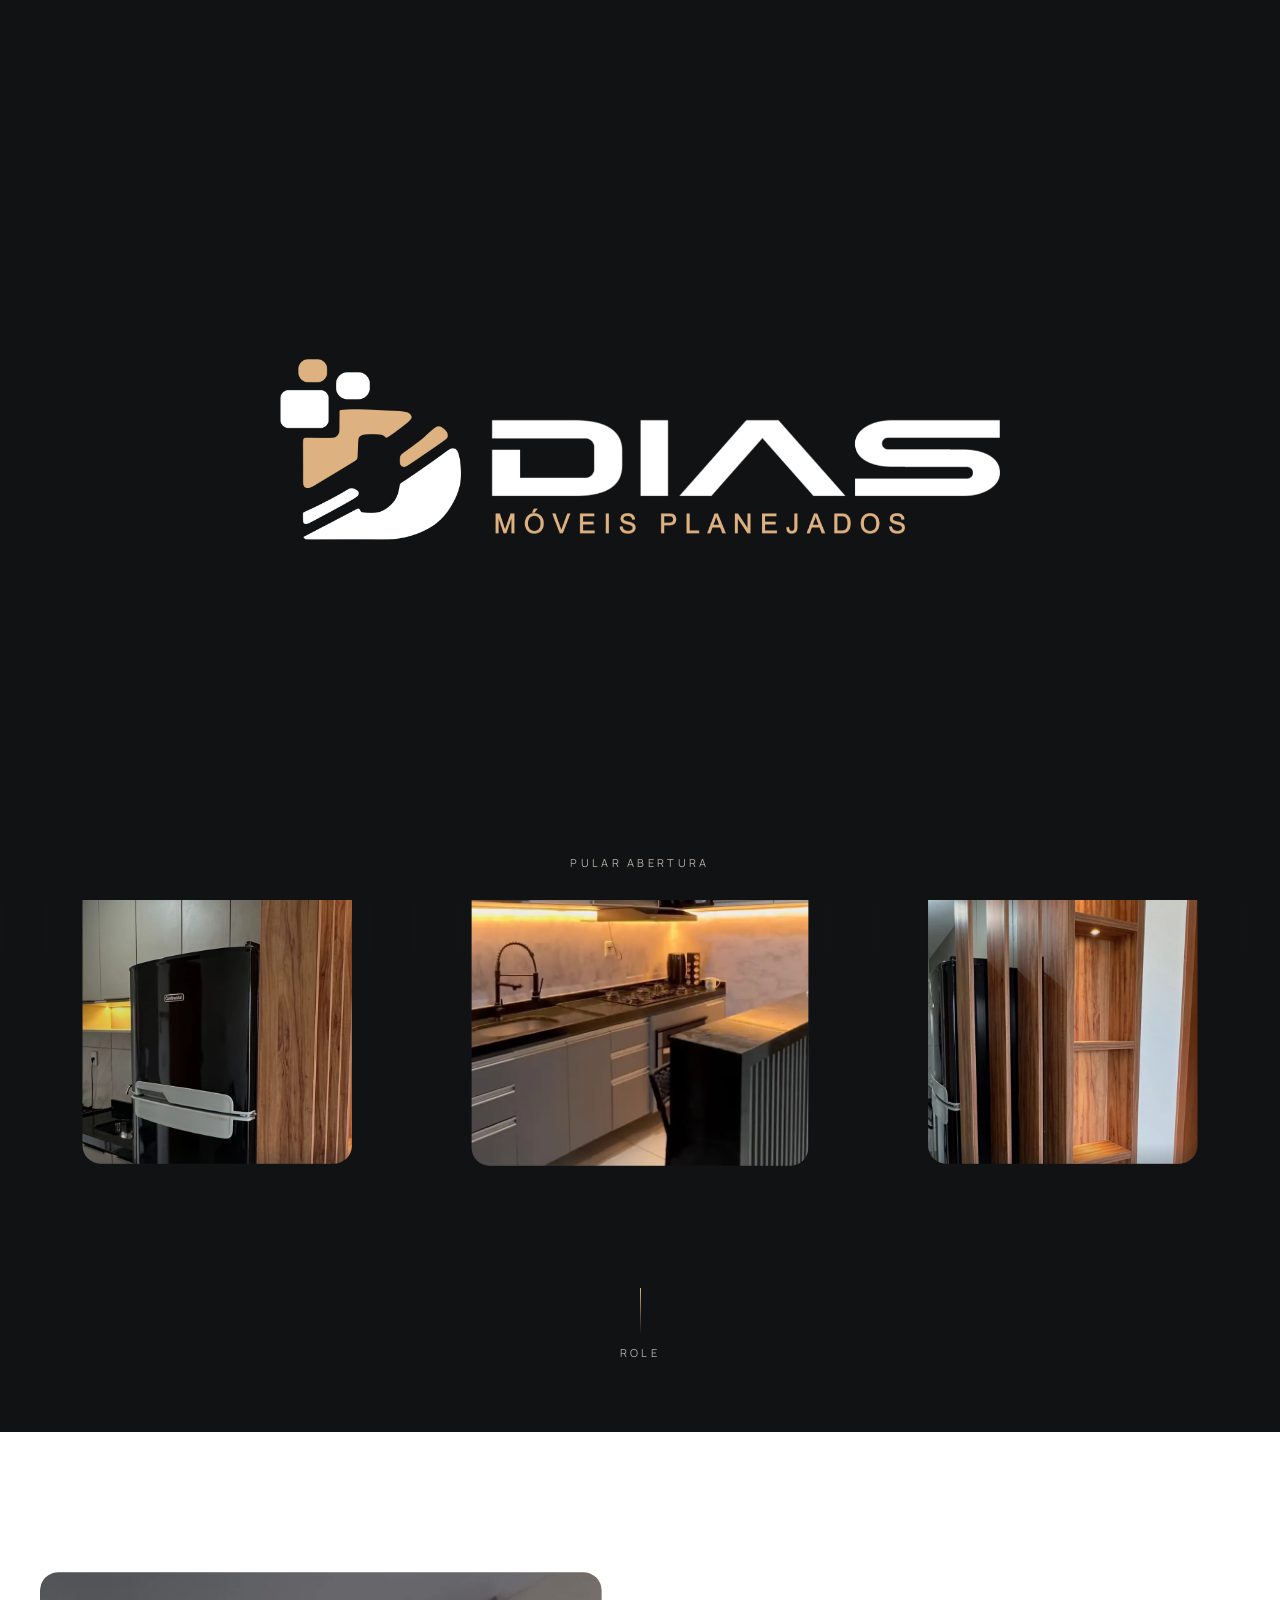
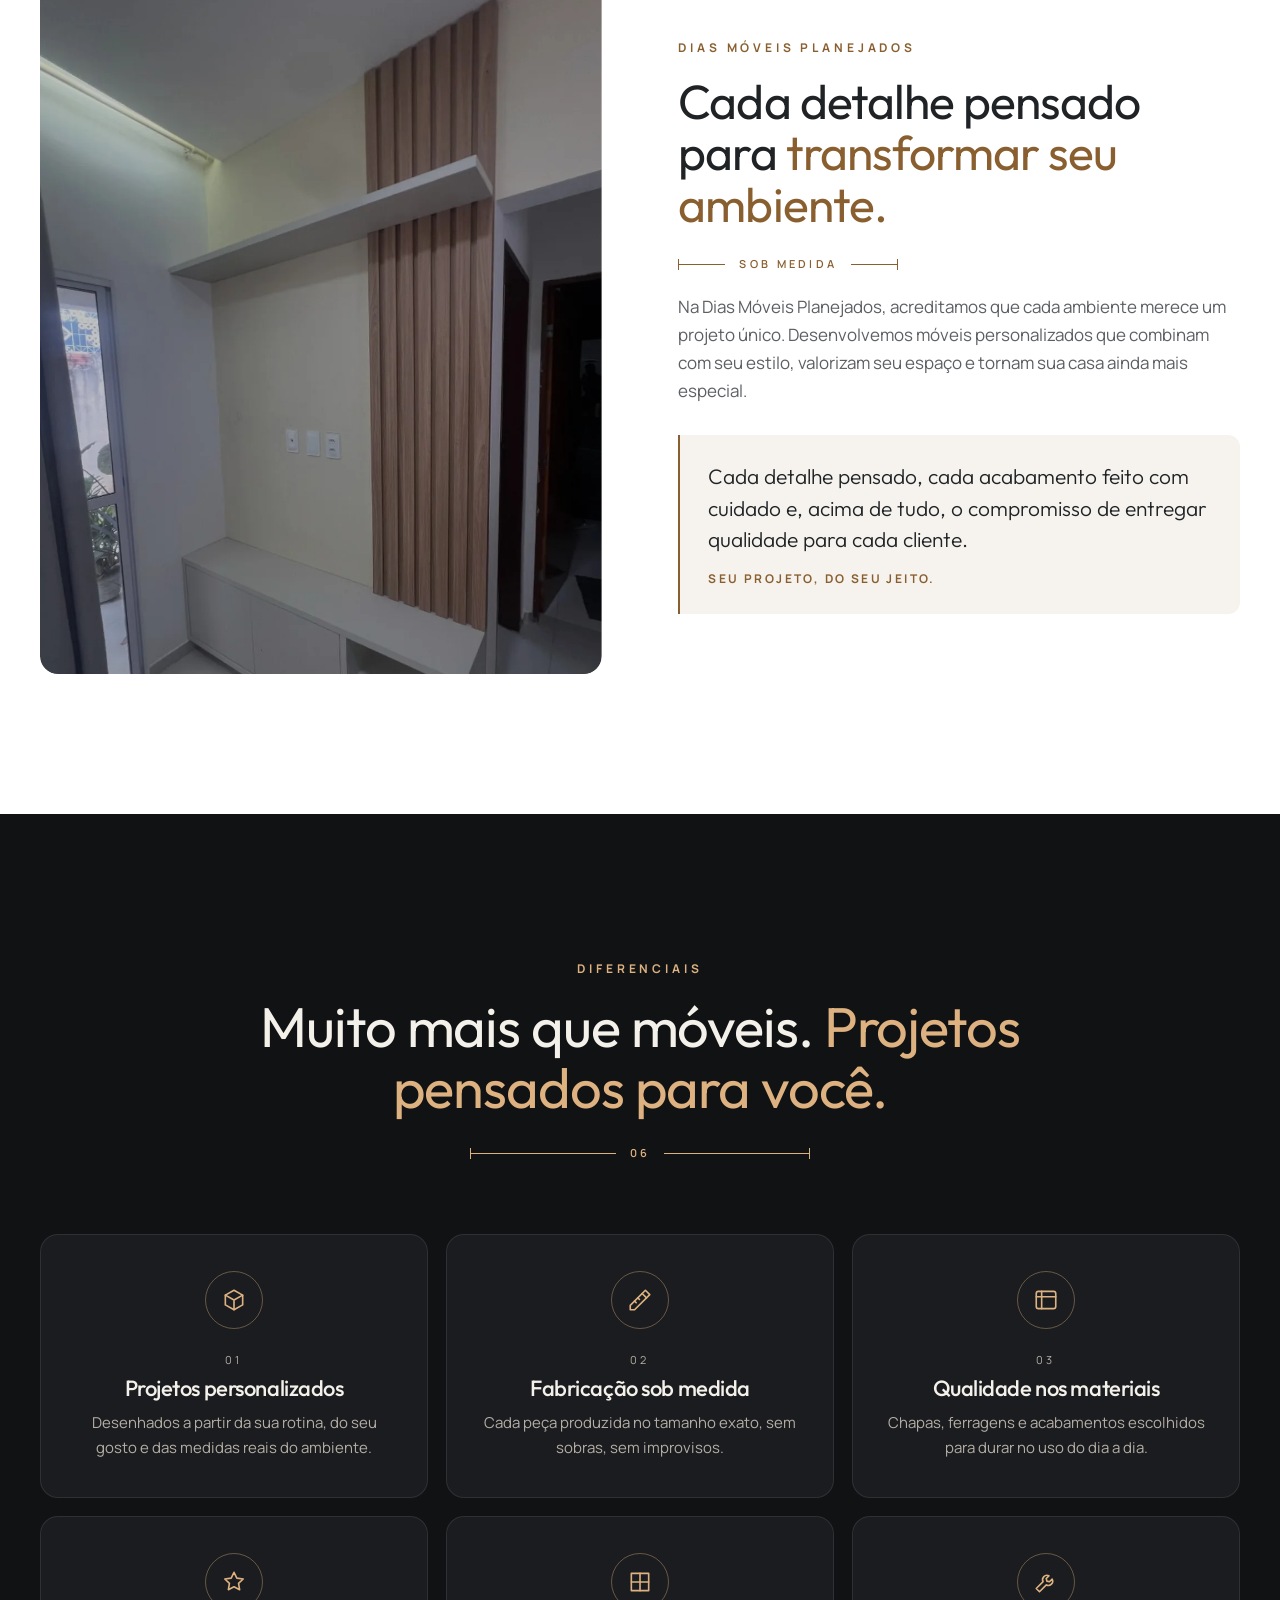
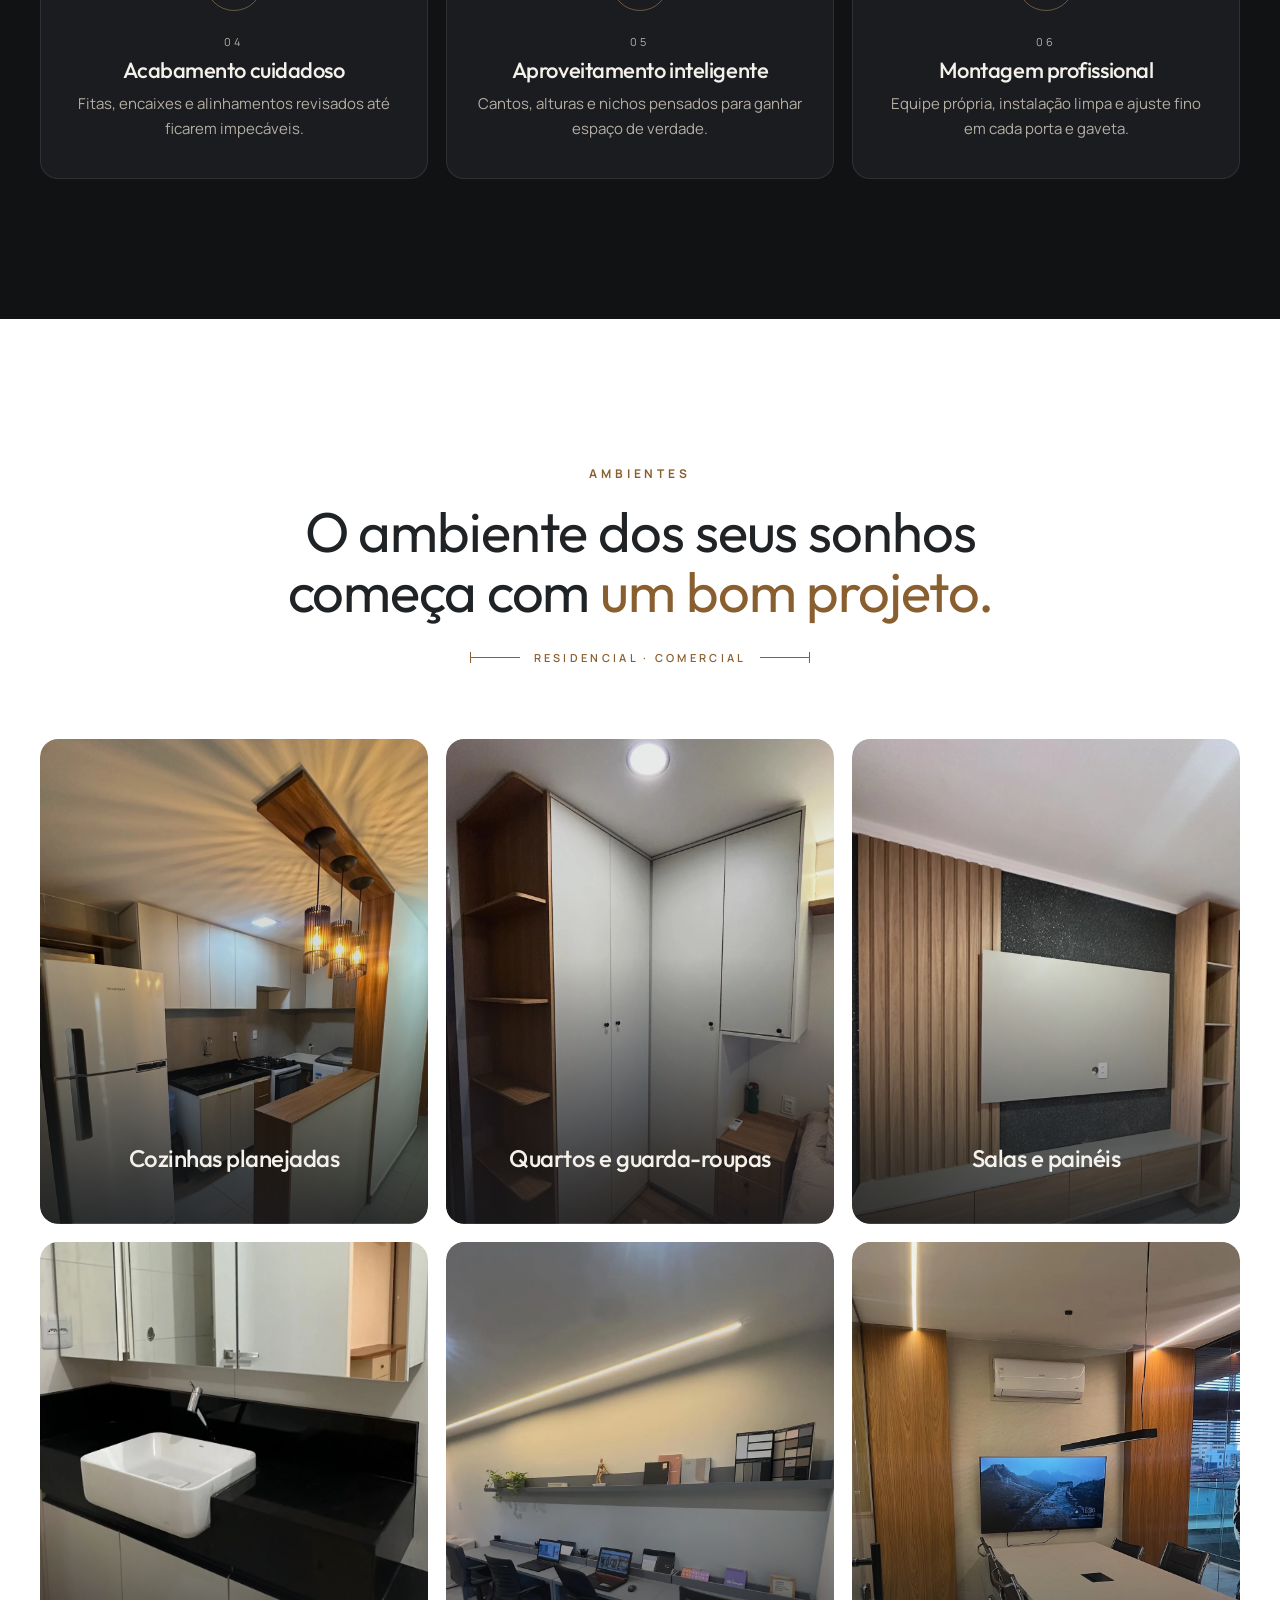
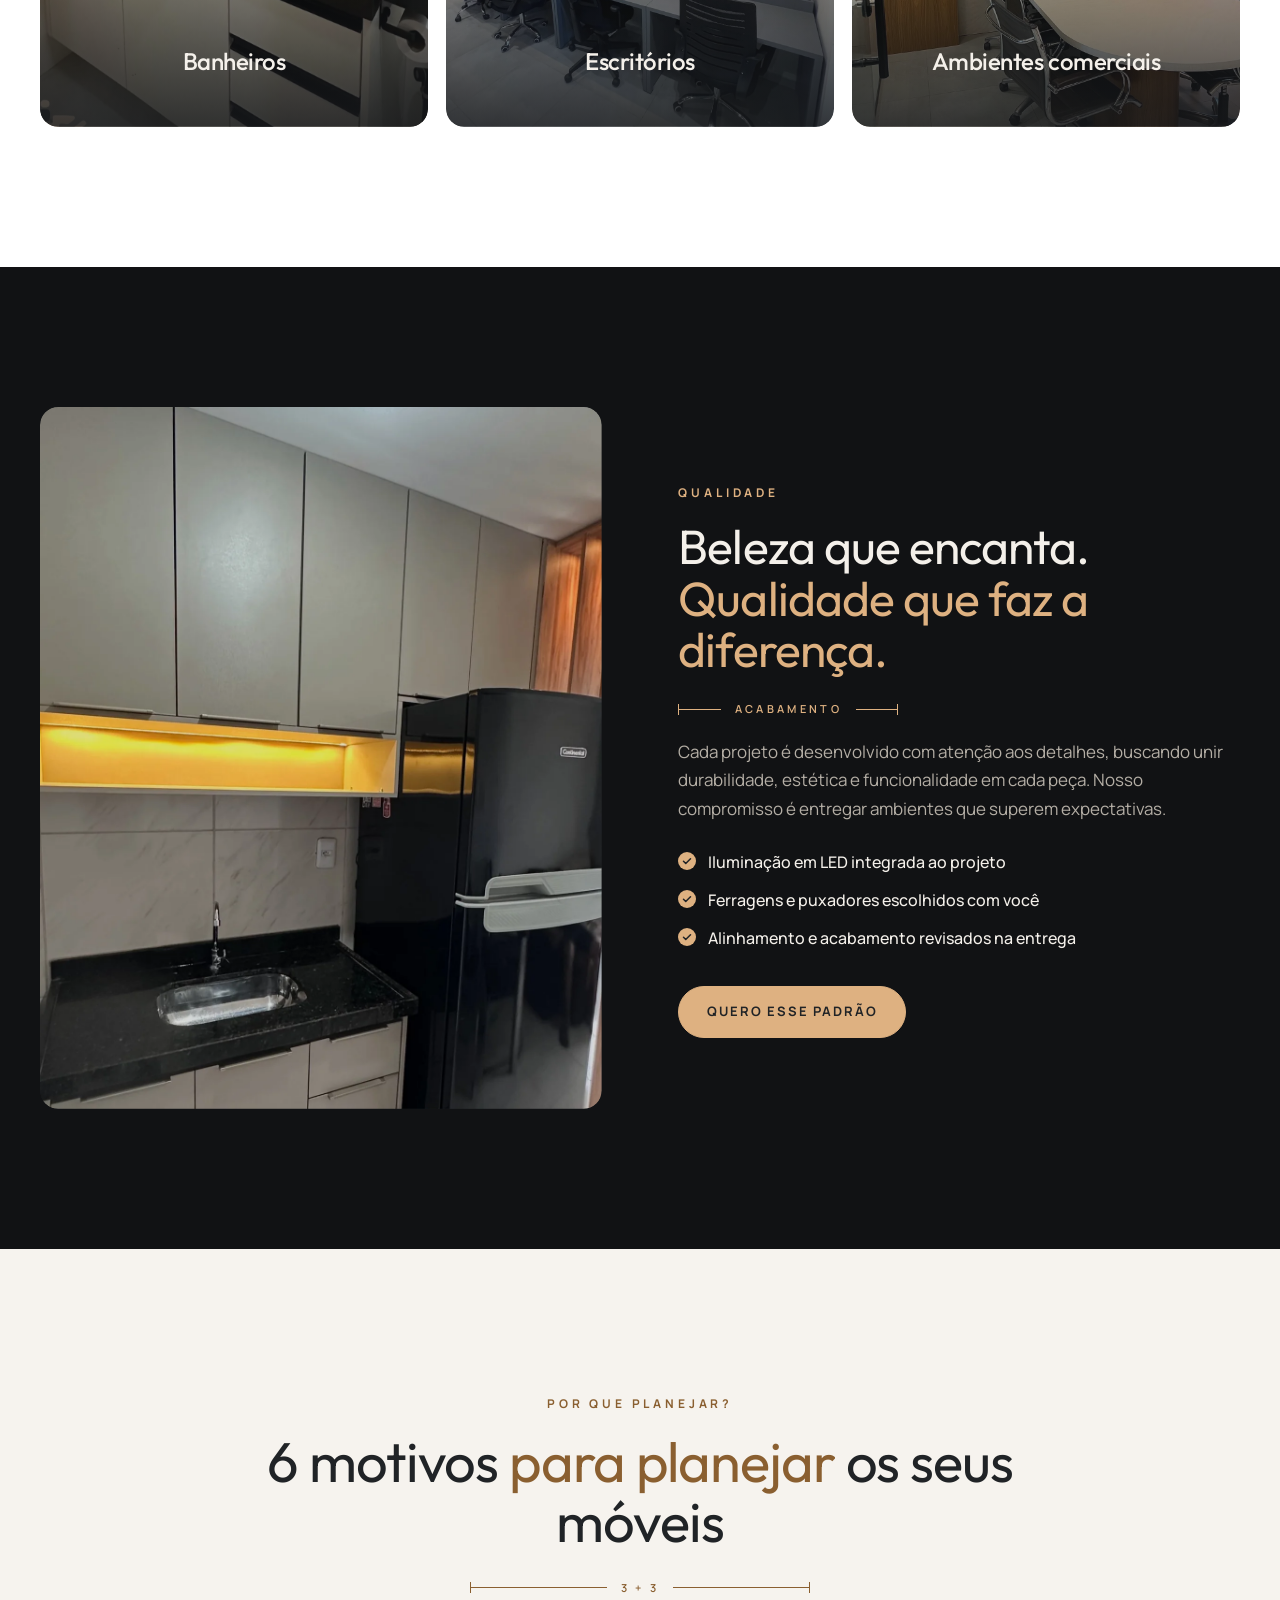
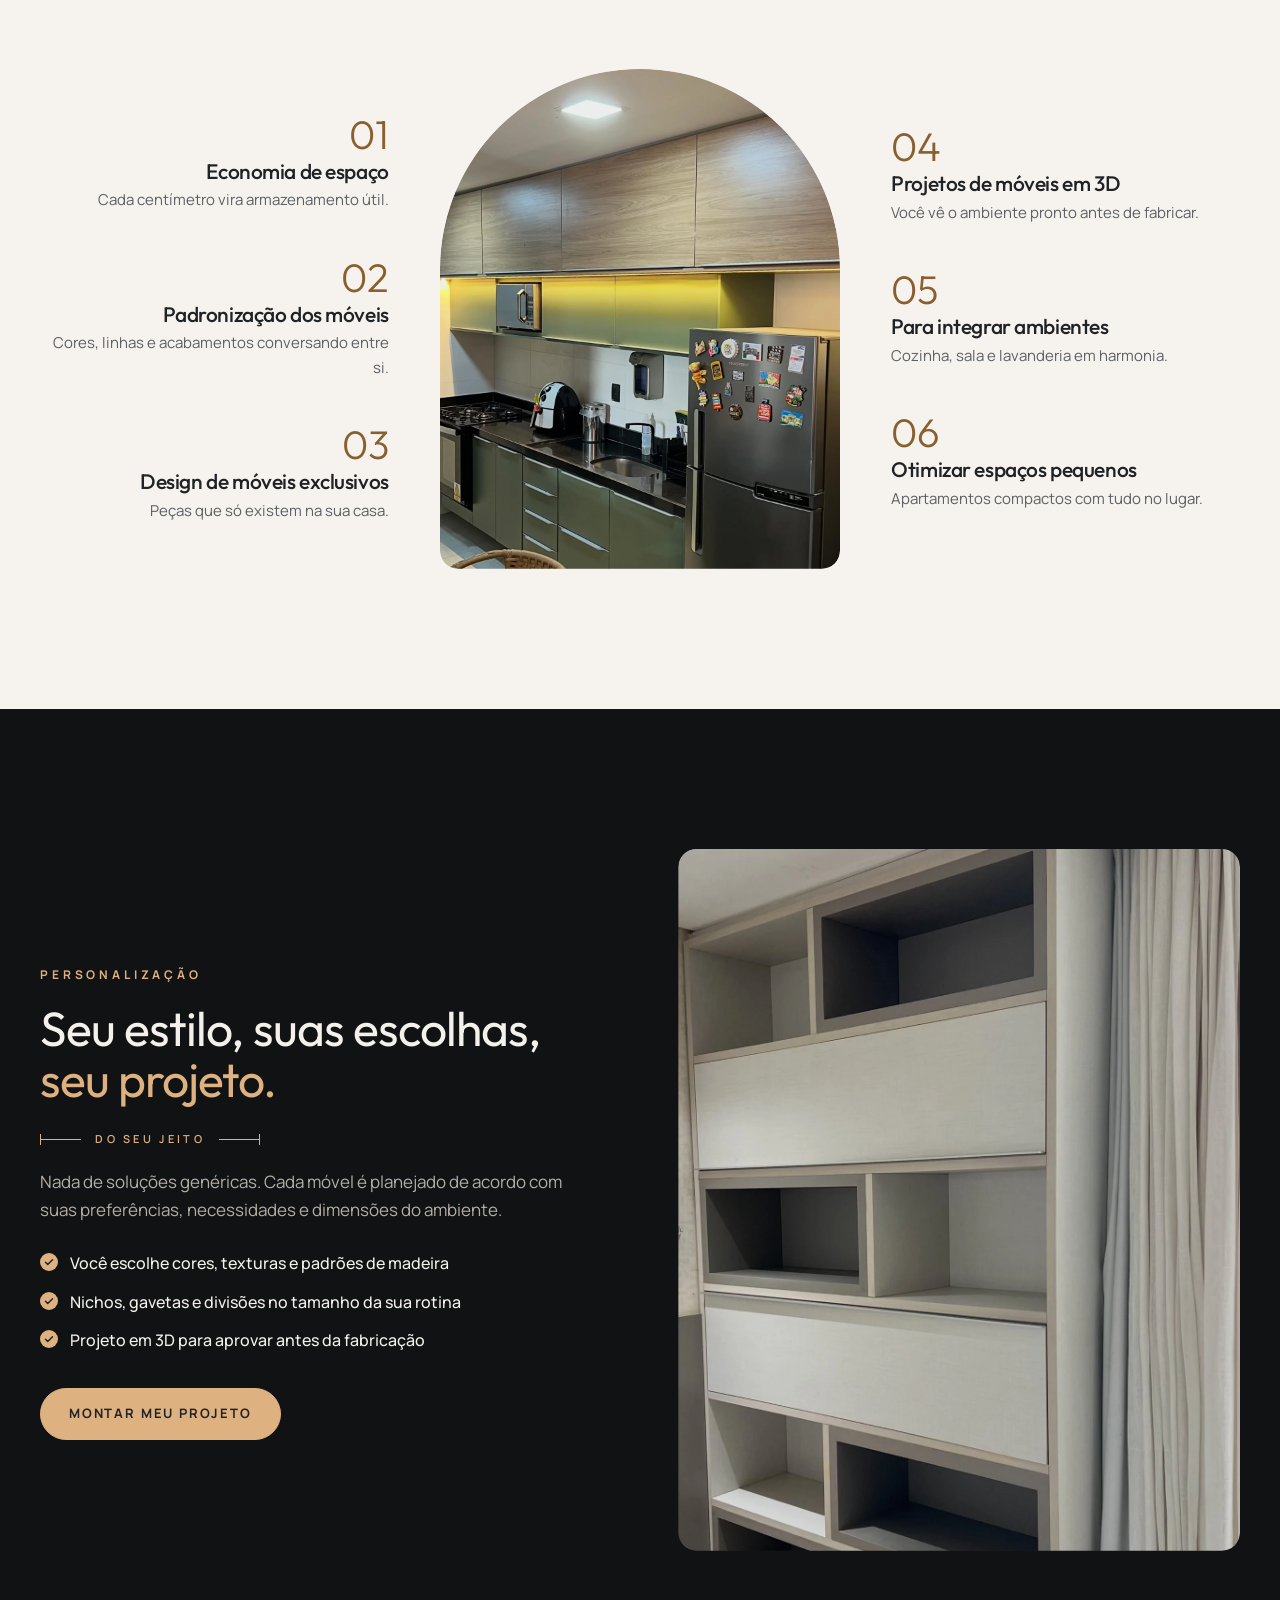
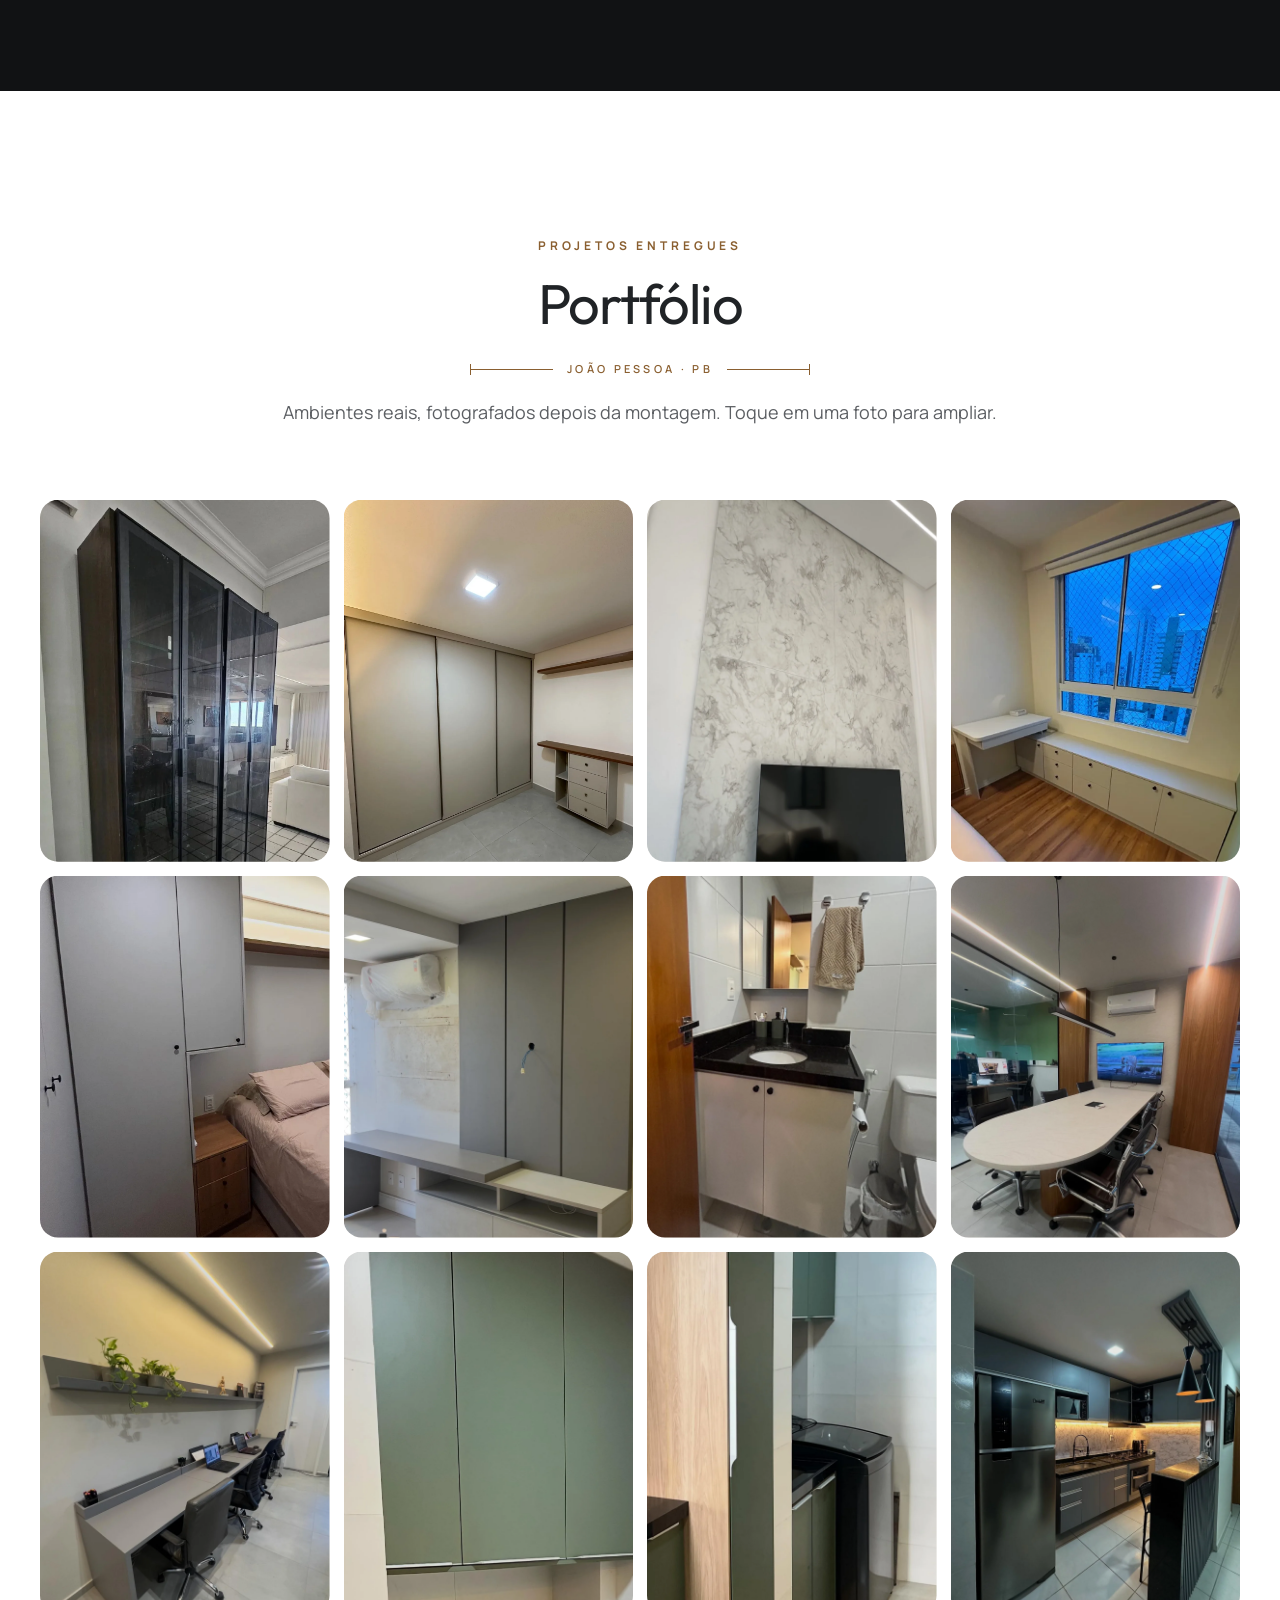
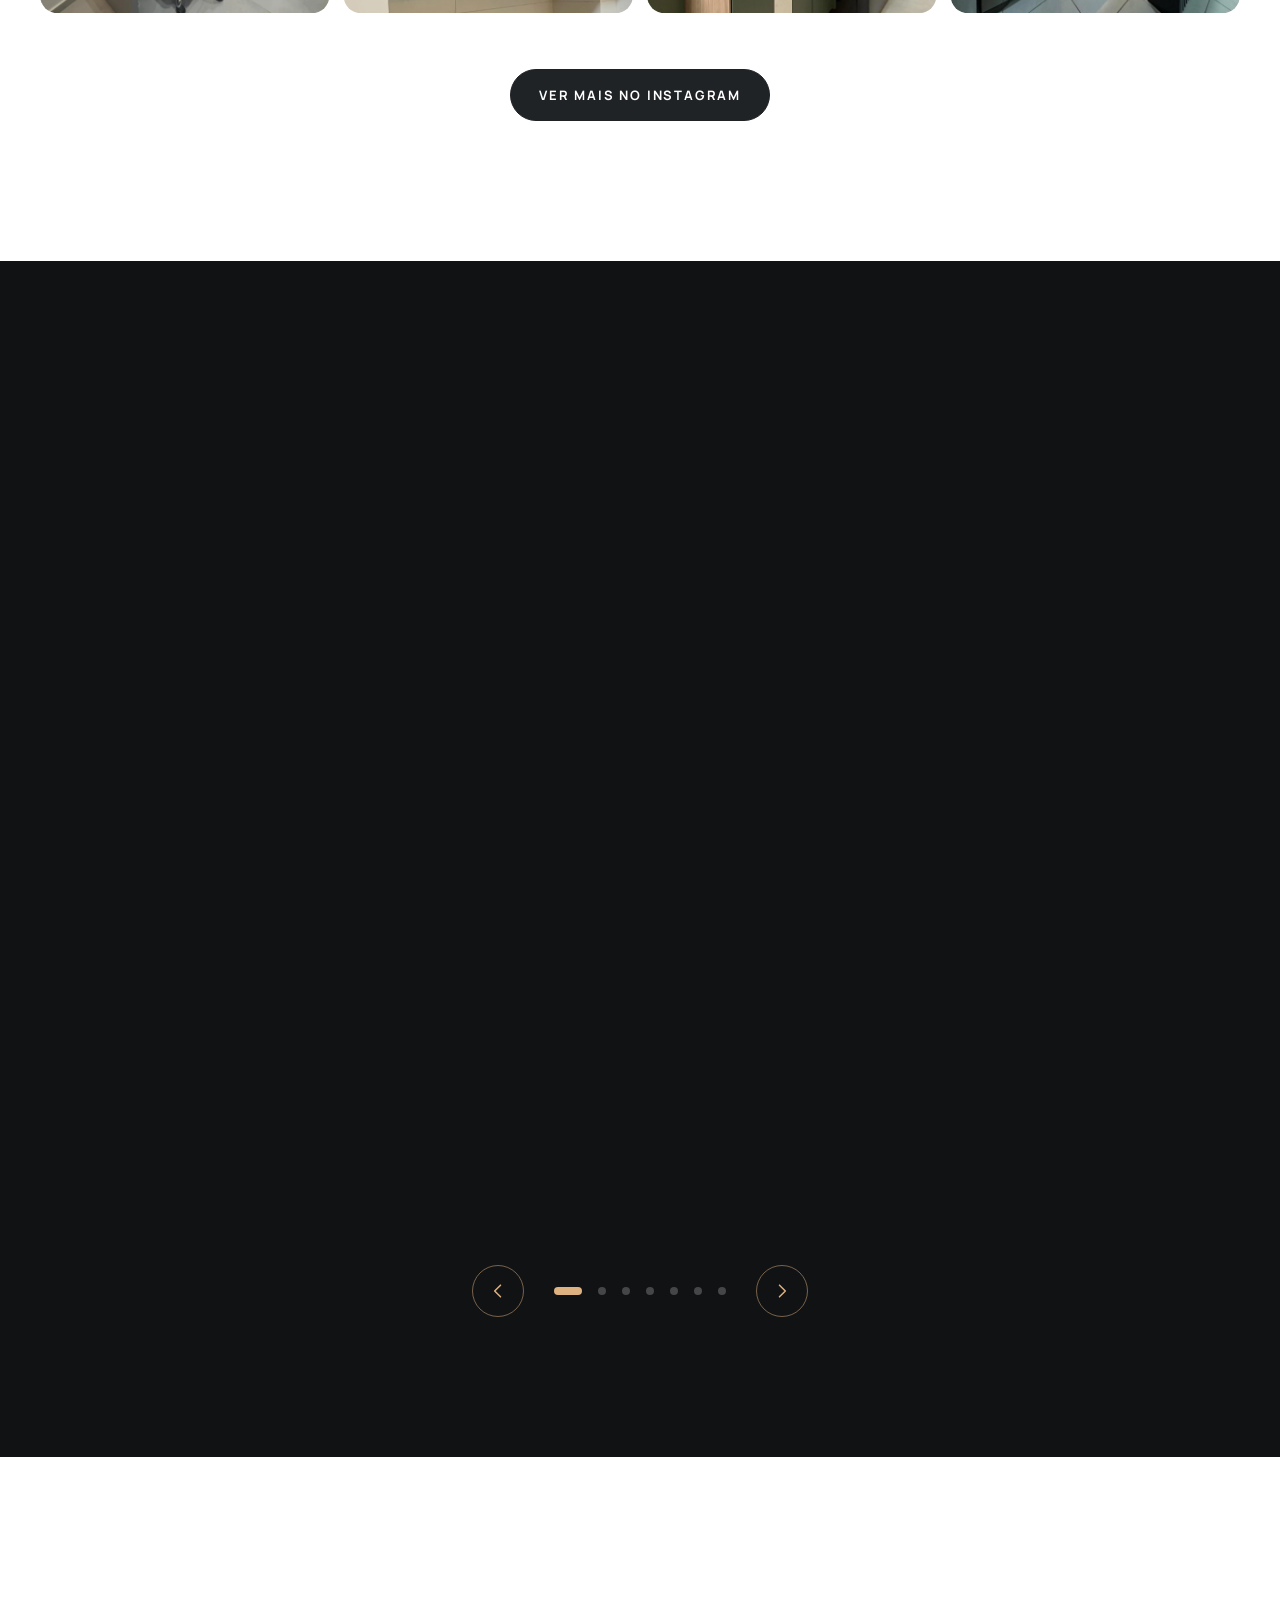
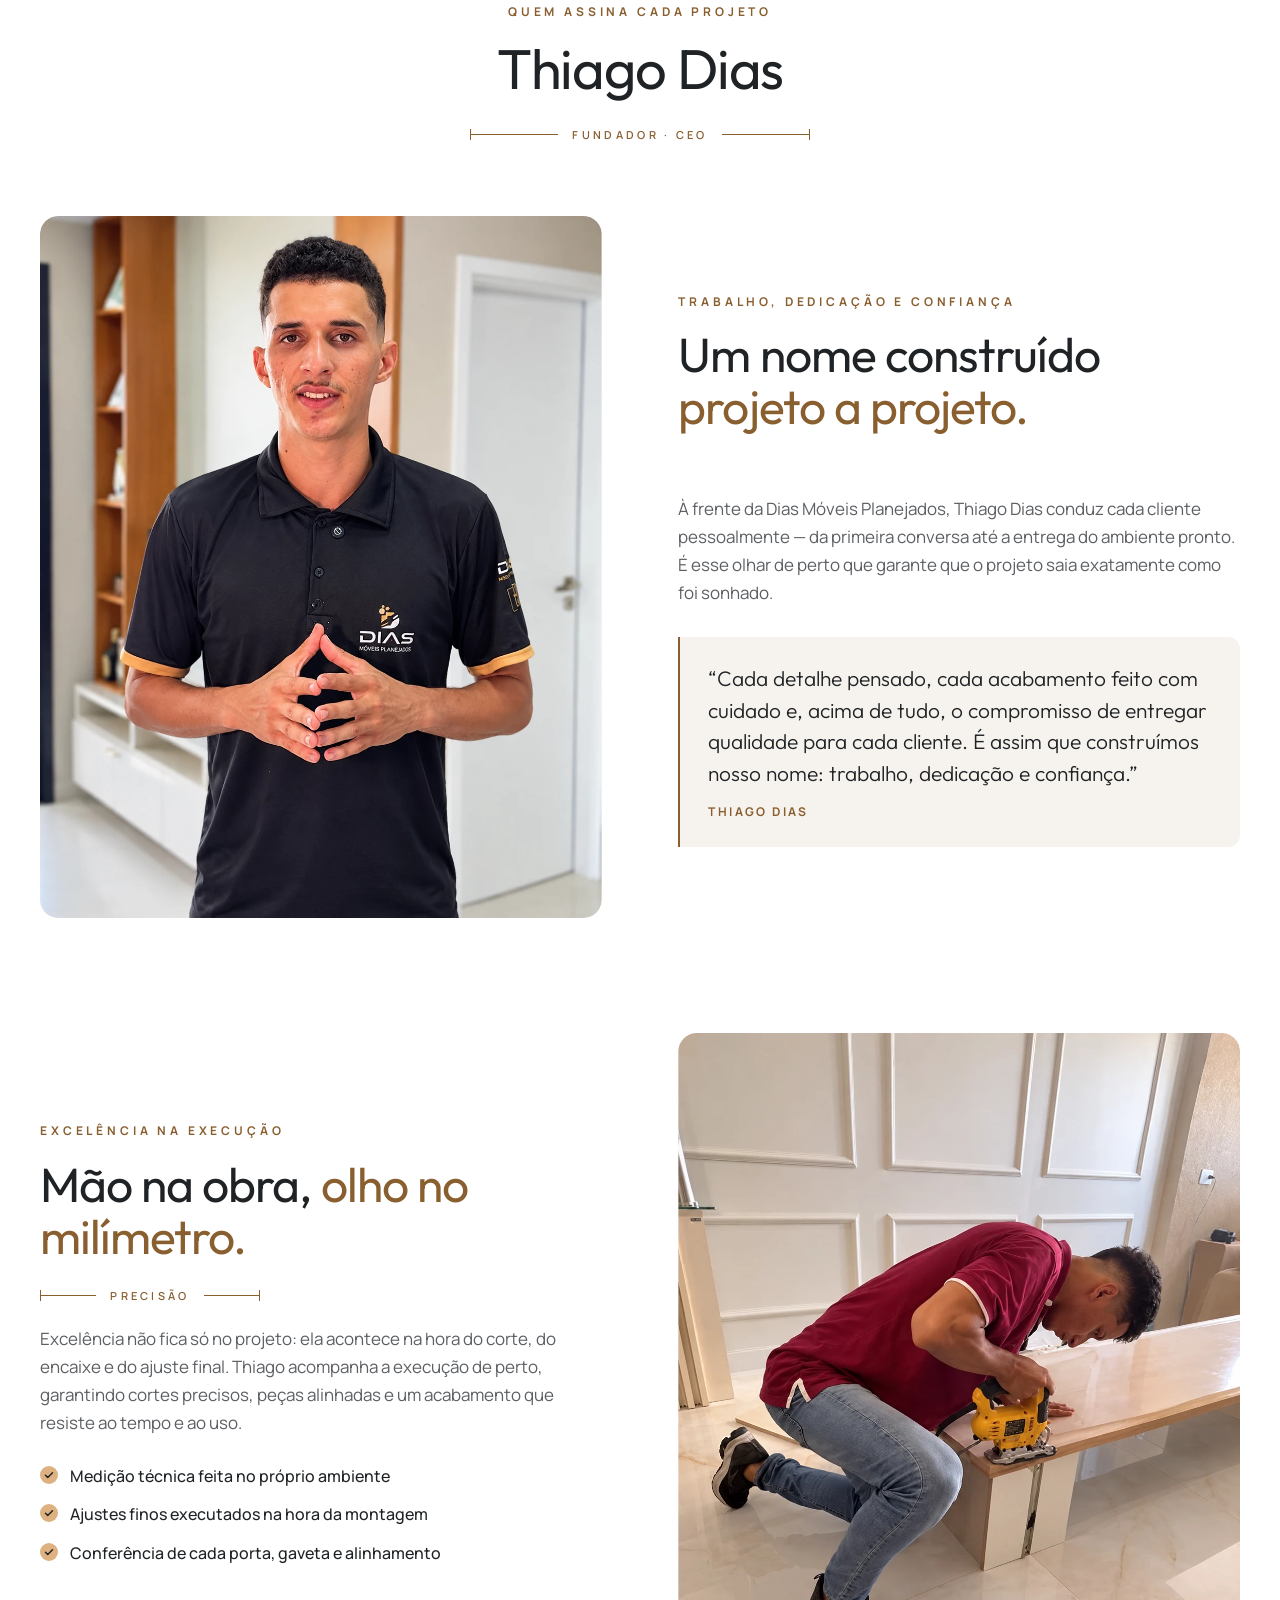
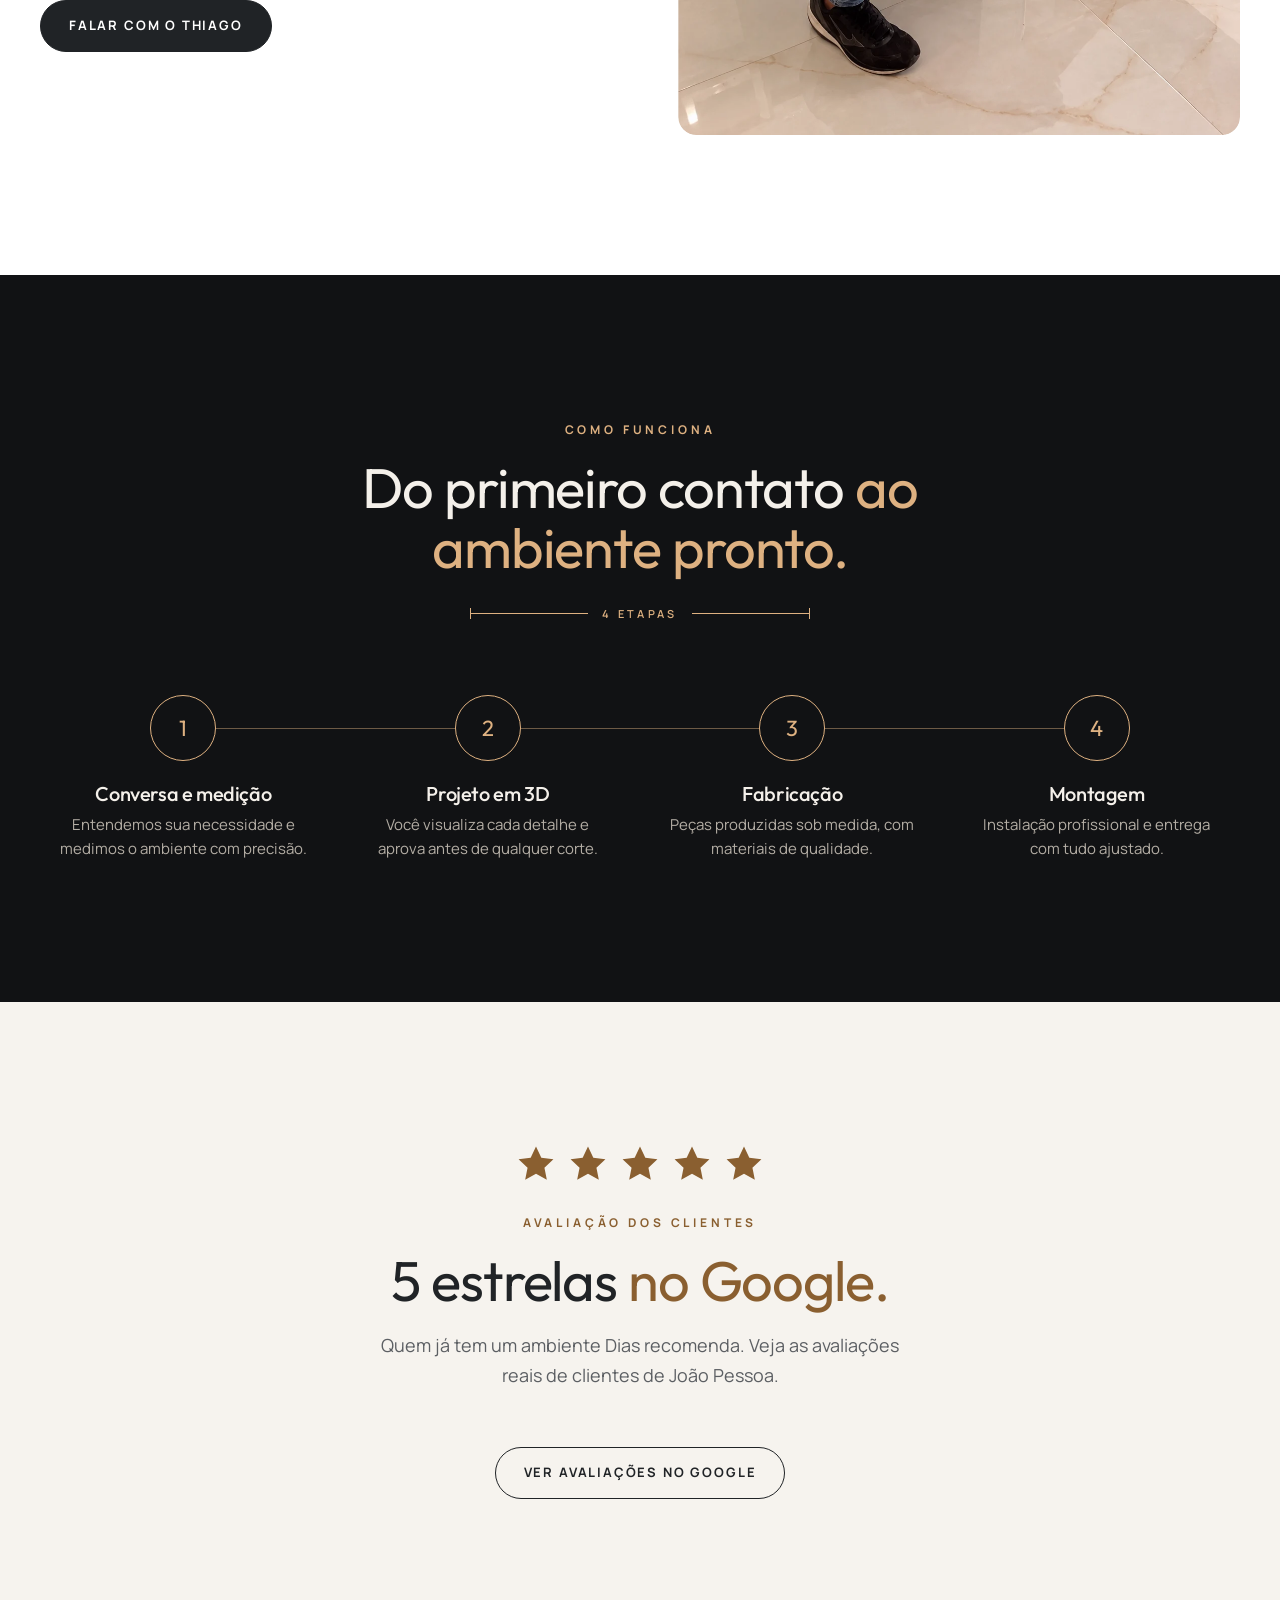
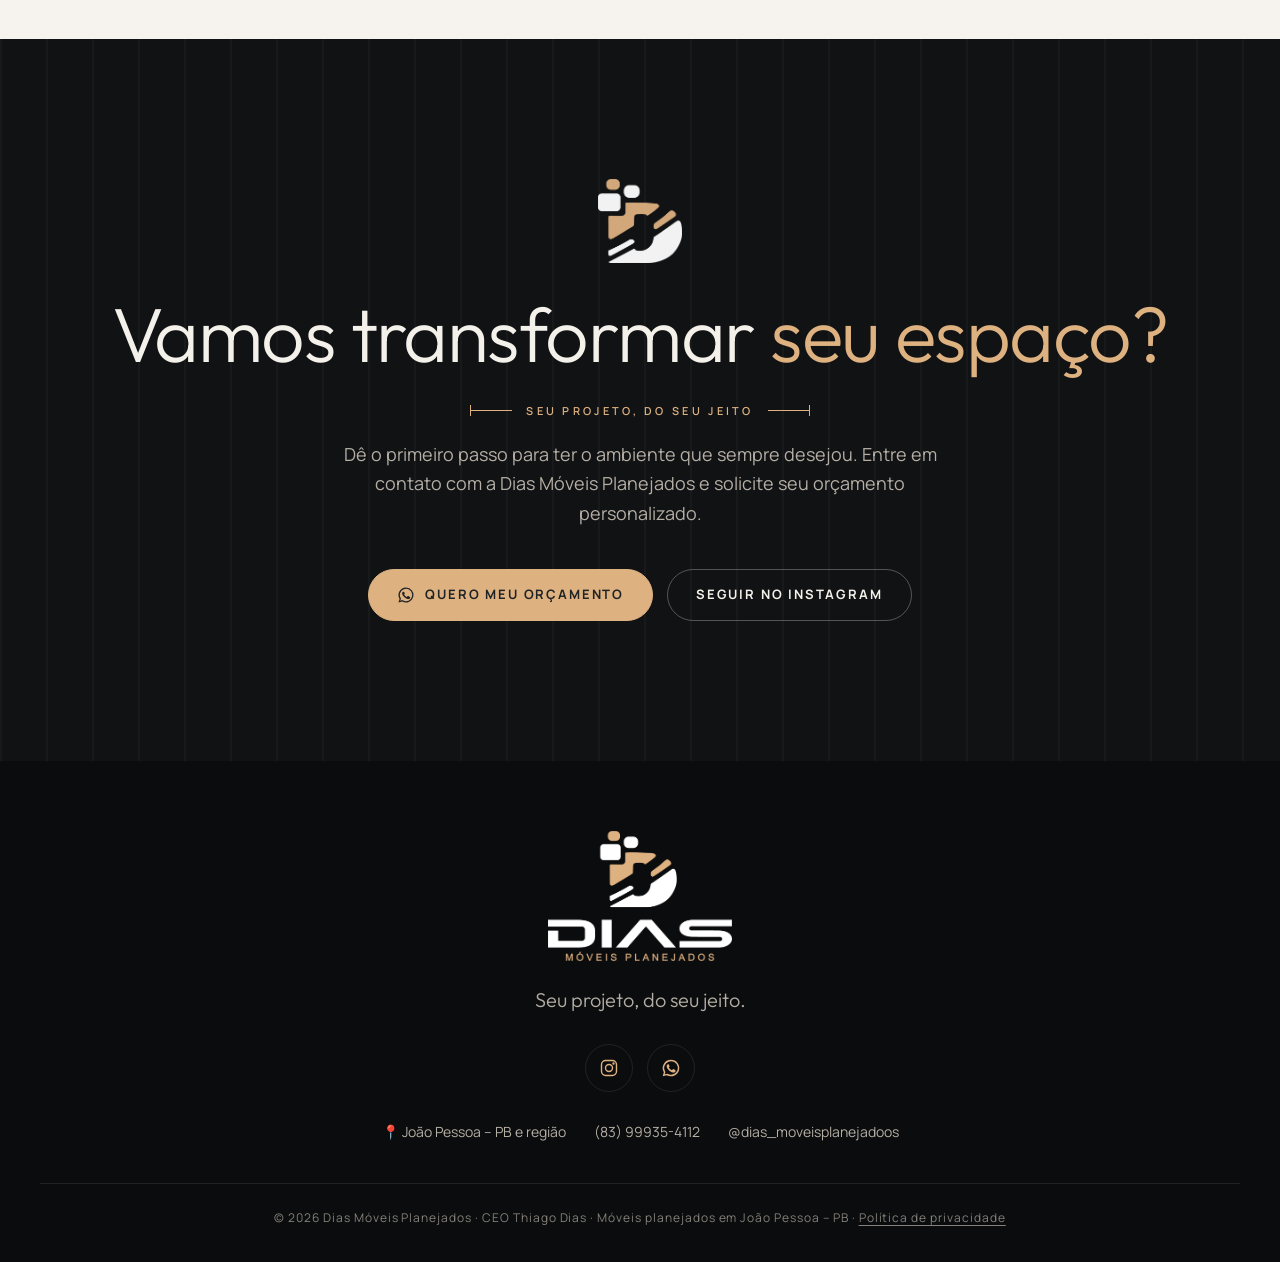
==== commit f1e20e5a: "Verificacao do Google Search Console Co-Authored-By: Claude Opus 5.5 <noreply@anthropic.com> Claude-" ====
--- a/index.html
+++ b/index.html
@@ -5,6 +5,7 @@
 <meta name="viewport" content="width=device-width, initial-scale=1, viewport-fit=cover">
 <title>Dias Móveis Planejados | Móveis planejados em João Pessoa - PB</title>
 <meta name="description" content="Móveis planejados em João Pessoa - PB: cozinhas, quartos, salas, banheiros, escritórios e ambientes comerciais sob medida. Projeto em 3D, fabricação própria e montagem profissional. 5 estrelas no Google.">
+<meta name="google-site-verification" content="W8HwrpPtA-B_S-xBukCQIqkDxgJ0dqWRz-F95h5dsFQ">
 <meta name="theme-color" content="#111214">
 <link rel="icon" href="assets/favicon.png">
 <link rel="apple-touch-icon" href="assets/favicon.png">
